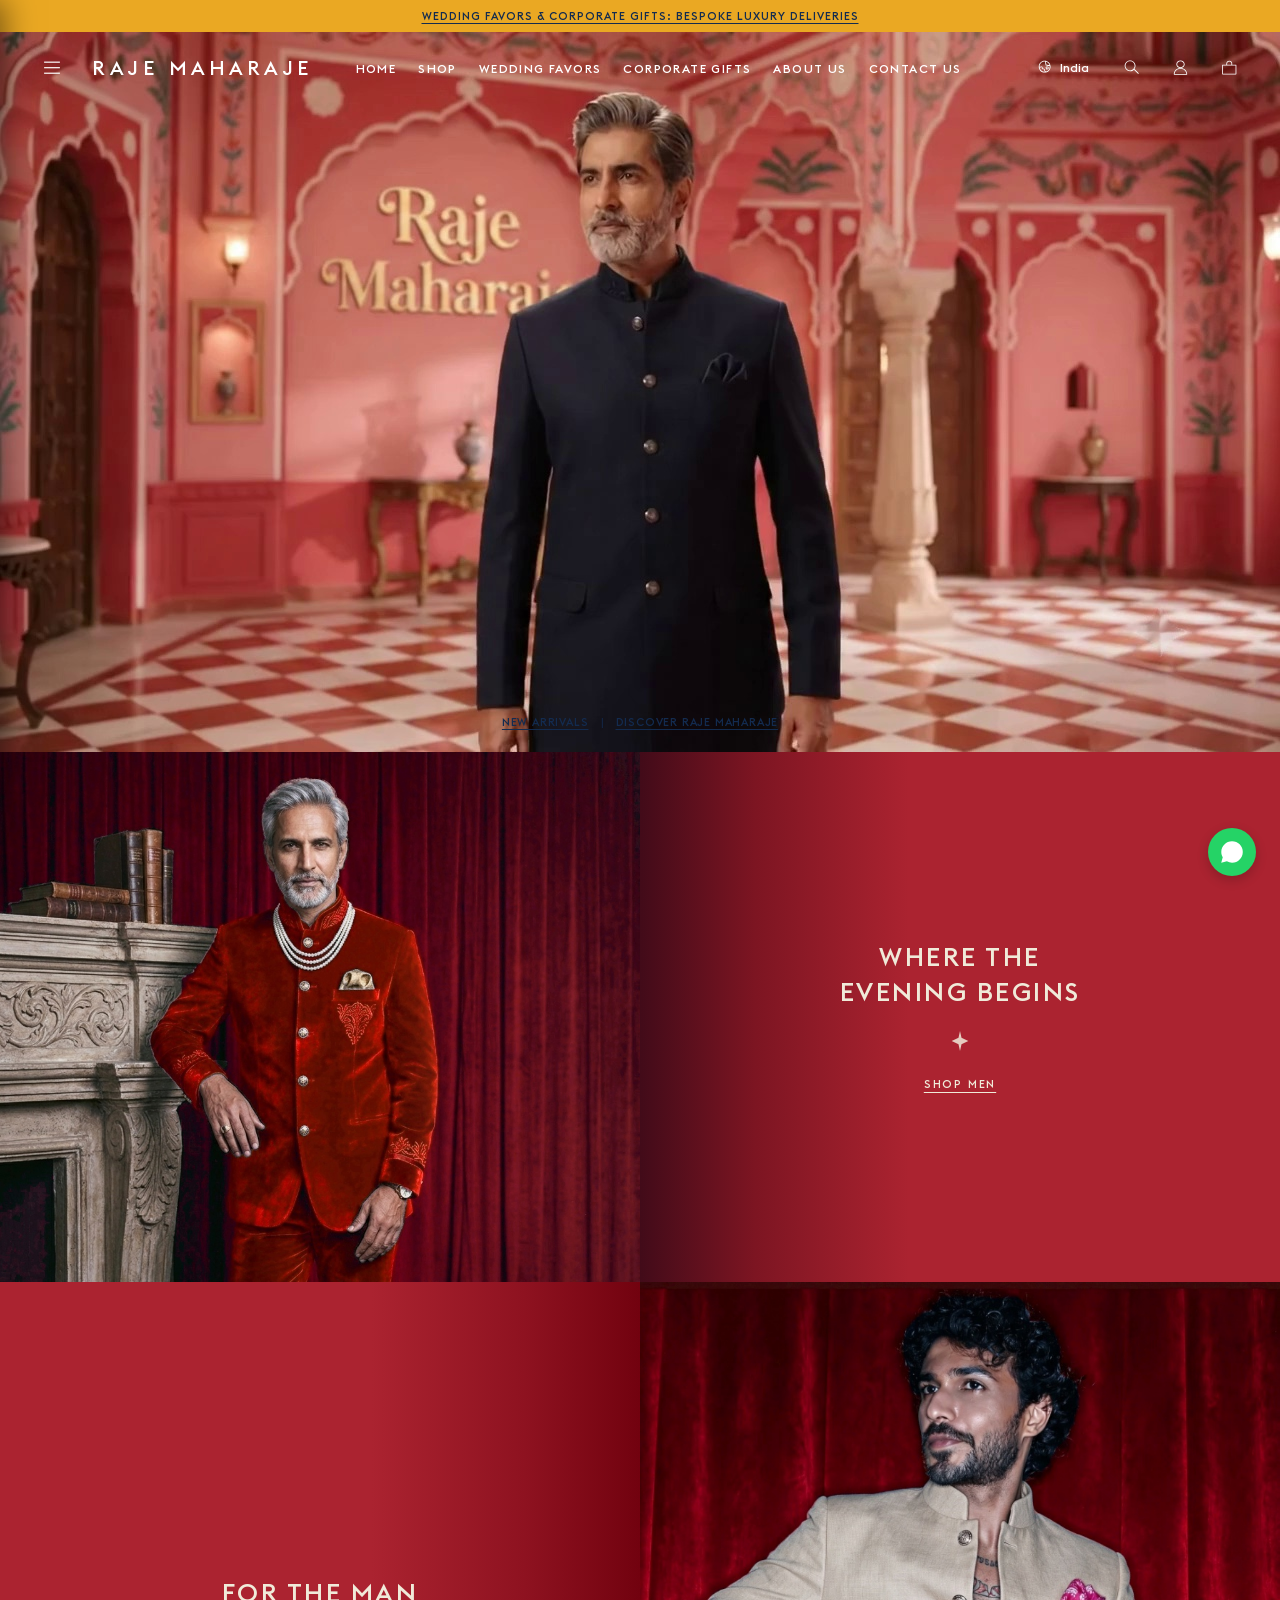
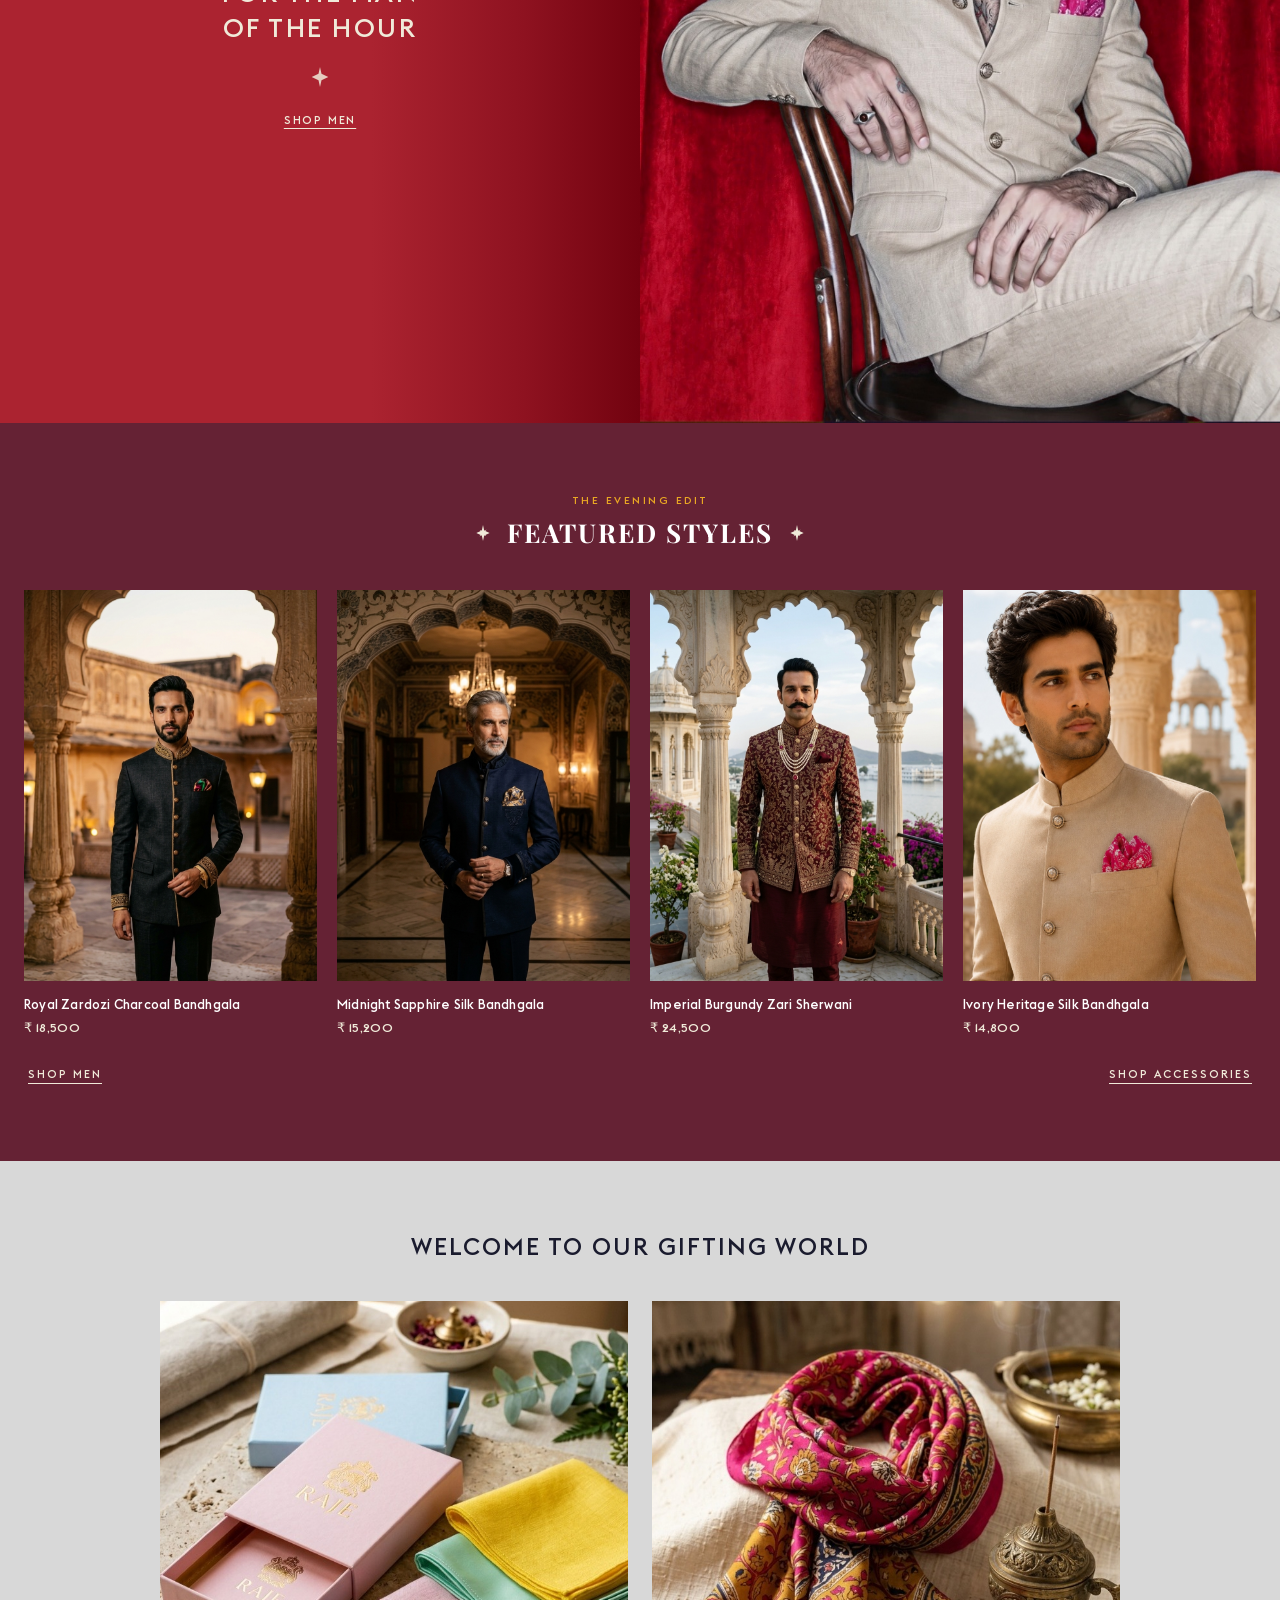
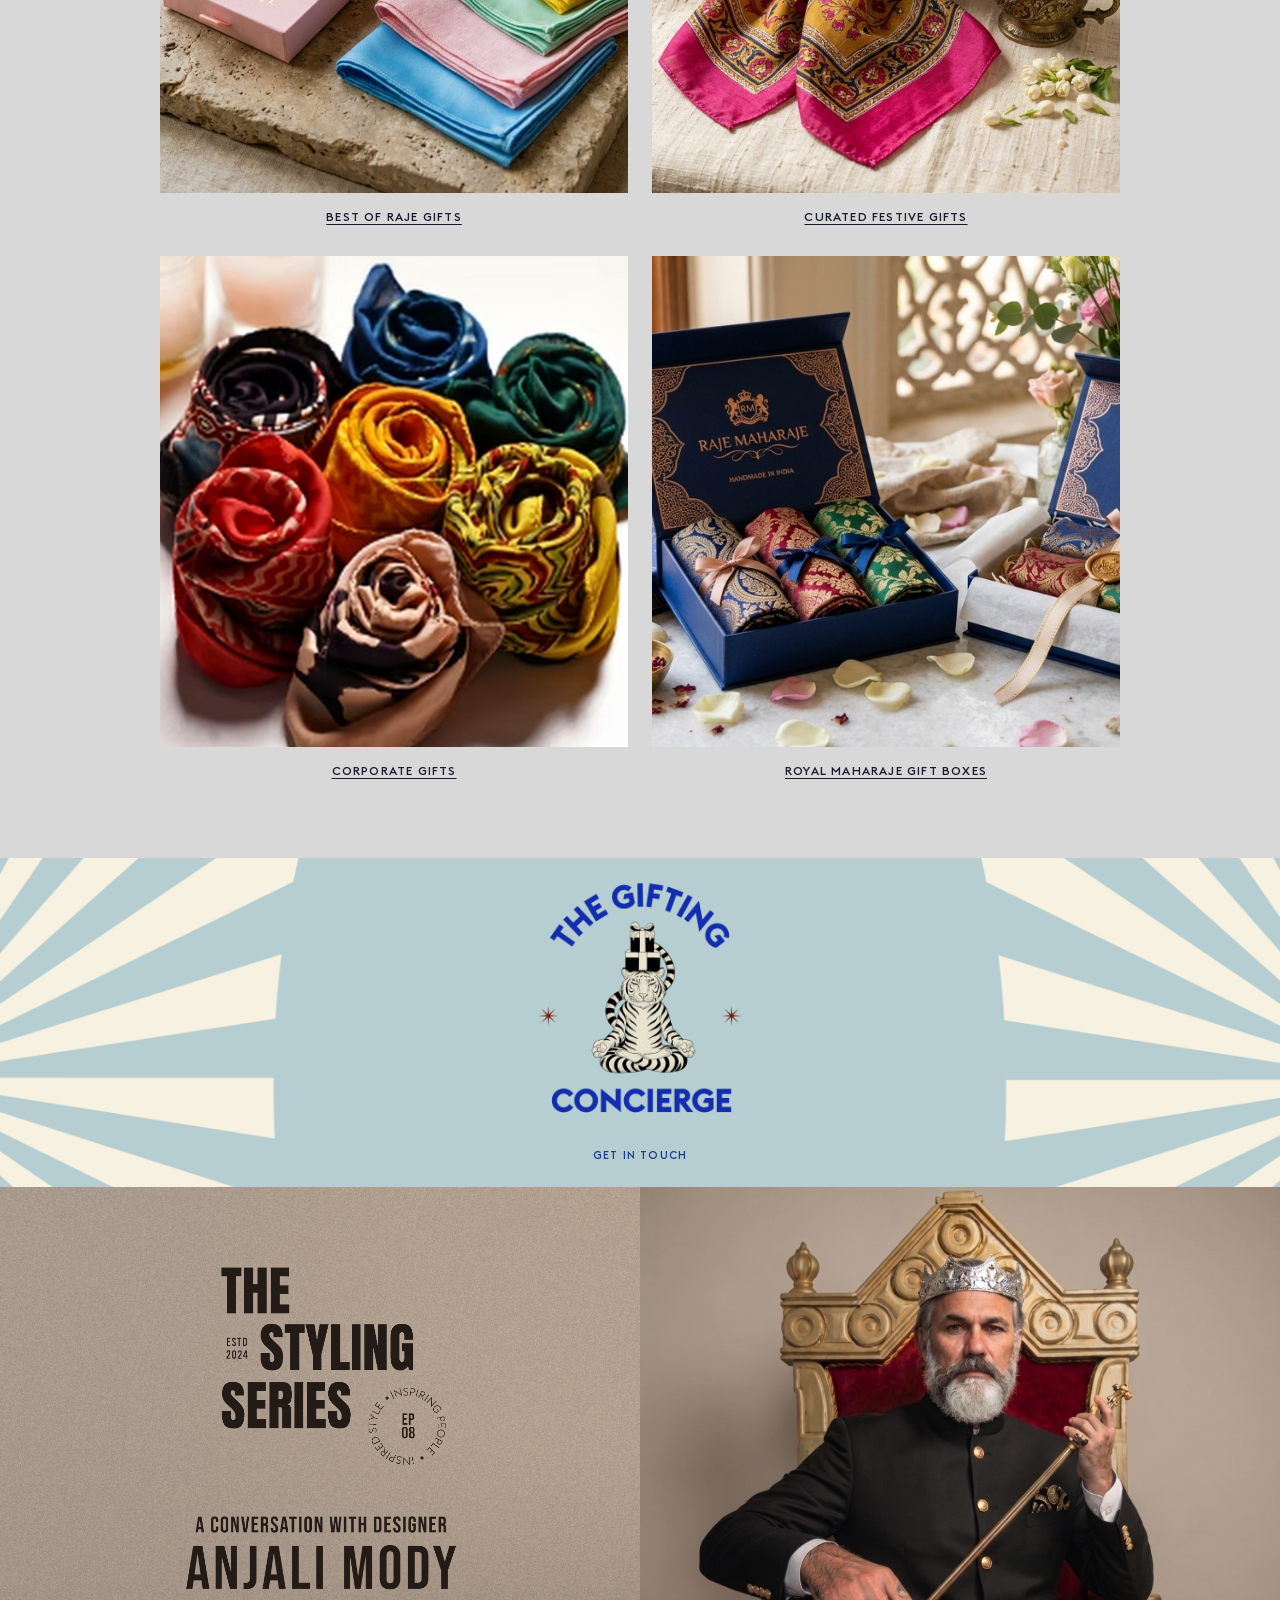
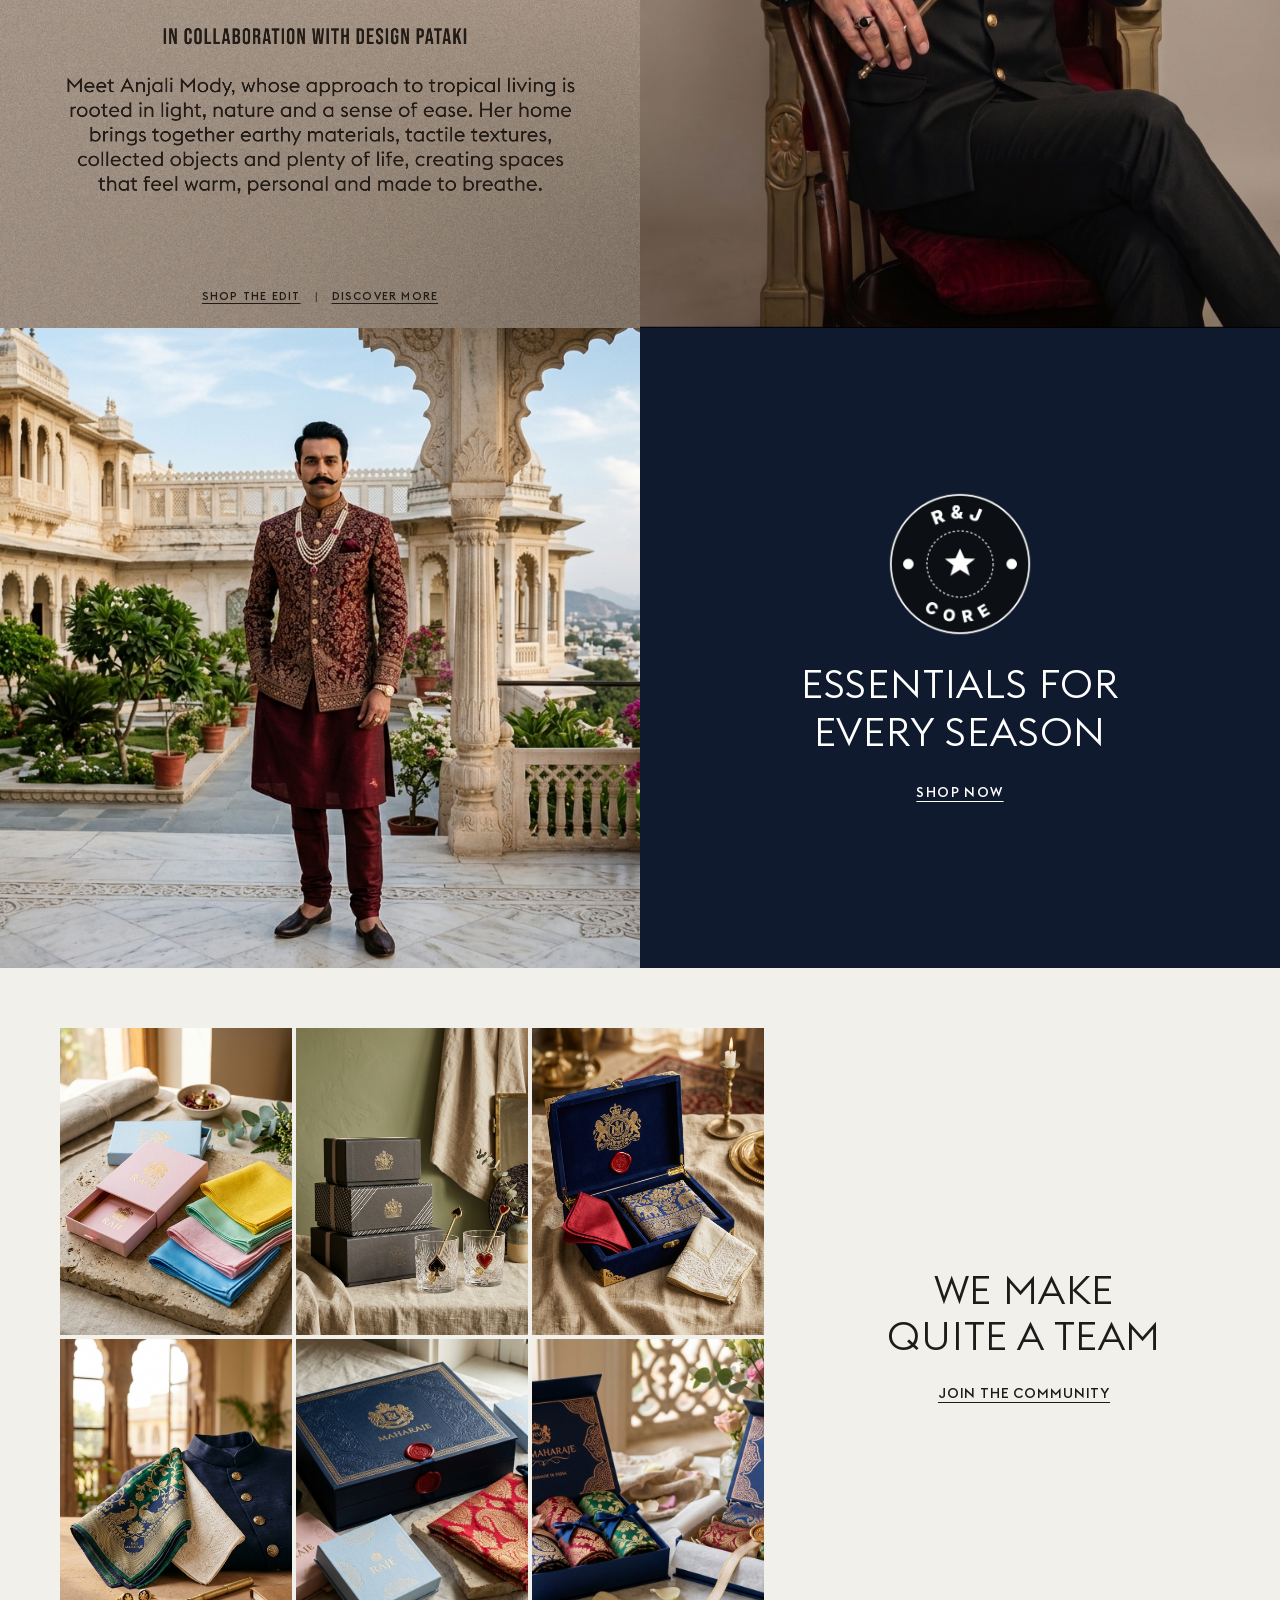
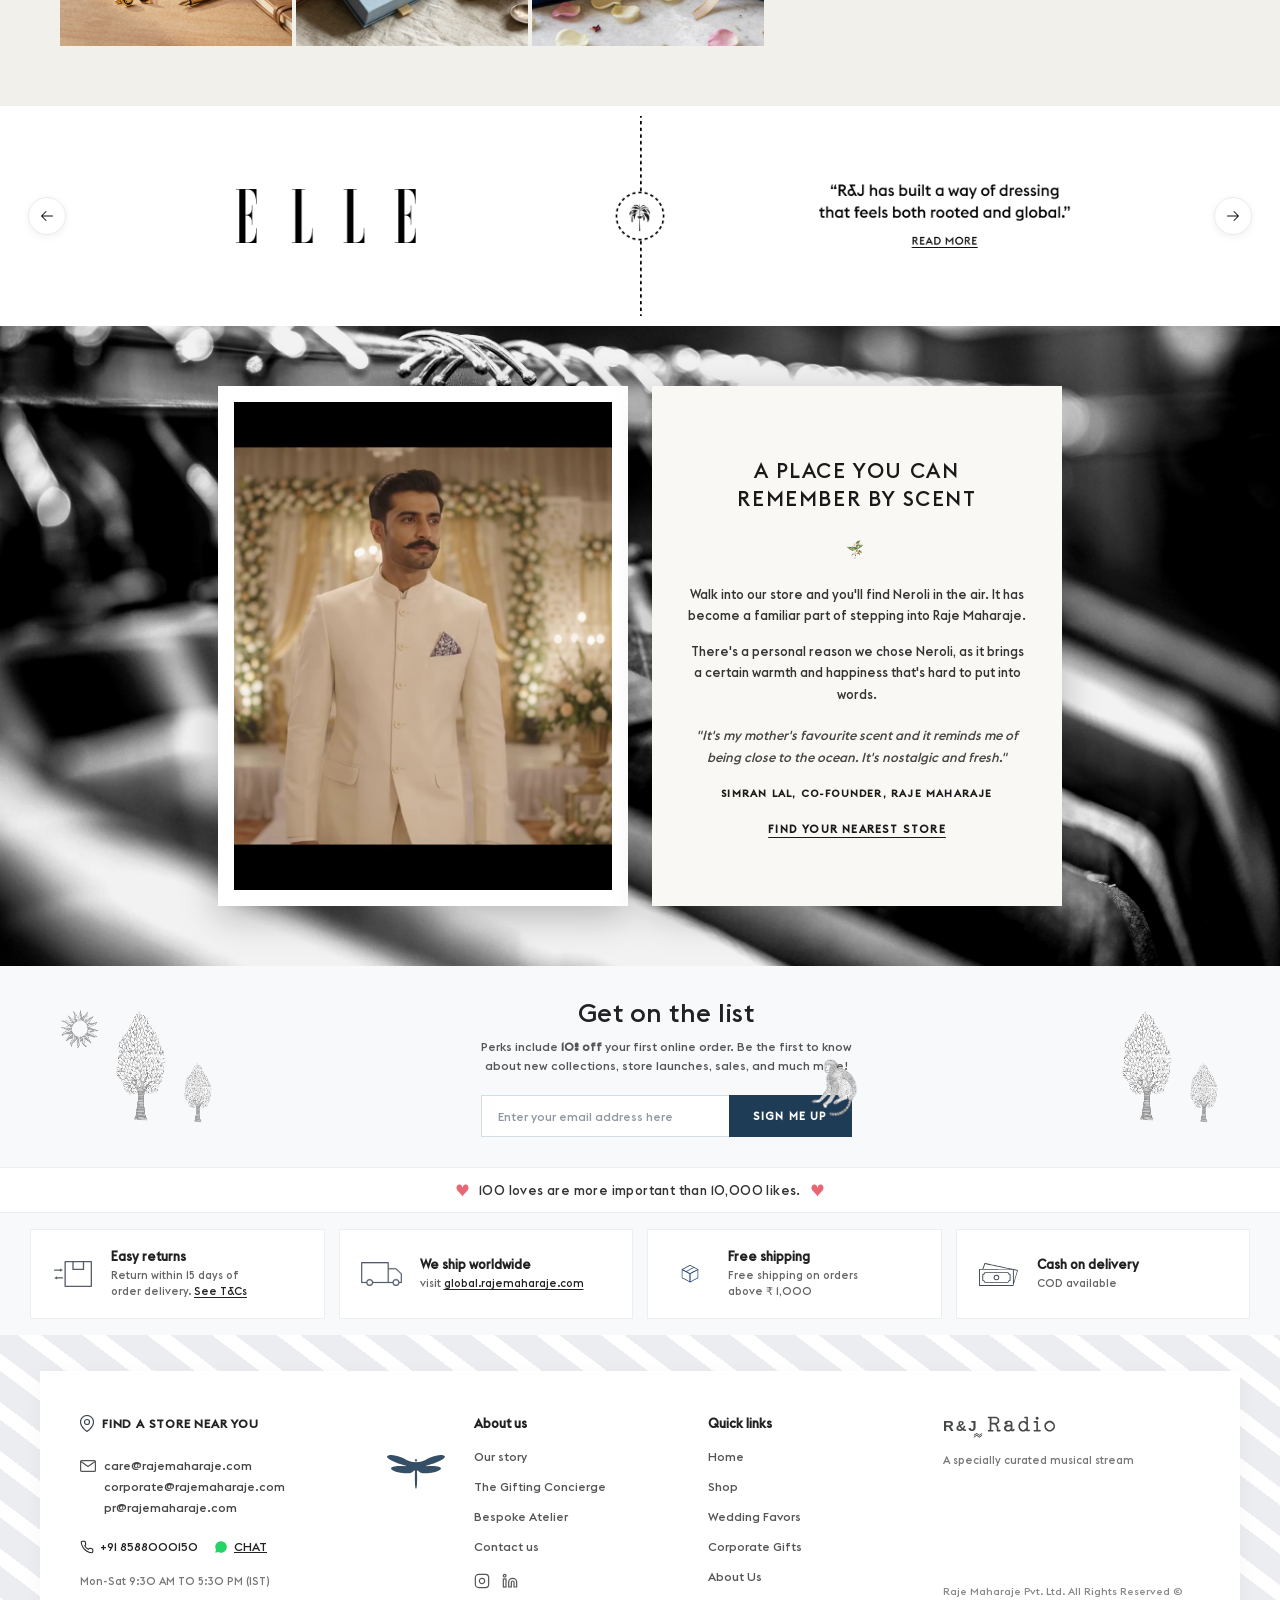
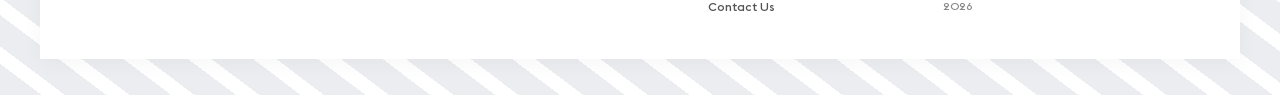
==== index.html @ df1848dd "first commit: complete Raje-Maharaje website" ====
<!DOCTYPE html>
<html lang="en">
<head>
  <meta charset="UTF-8">
  <meta name="viewport" content="width=device-width, initial-scale=1.0">
  <title>Raje Maharaje | Bespoke Luxury Menswear & Gifting</title>
  <meta name="description" content="Rooted in regal heritage and modern craftsmanship, Raje Maharaje curates bespoke menswear, wedding favors, and corporate gifts.">
  <link rel="stylesheet" href="style.css?v=3">
  <link rel="preconnect" href="https://fonts.googleapis.com">
  <link rel="preconnect" href="https://fonts.gstatic.com" crossorigin>
  <link href="https://fonts.googleapis.com/css2?family=Bodoni+Moda:ital,opsz,wght@0,6..96,400..900;1,6..96,400..900&family=Cinzel:wght@400;500;600;700&family=Playfair+Display:ital,wght@0,400..900;1,400..900&display=swap" rel="stylesheet">
  <link rel="icon" href="data:image/svg+xml,<svg xmlns=%22http://www.w3.org/2000/svg%22 viewBox=%220 0 100 100%22><text y=%22.9em%22 font-size=%2290%22>R</text></svg>">
</head>
<body>

  <!-- =========================================================================
       1. TOP ANNOUNCEMENT BAR
       ========================================================================= -->
  <div class="announcement-bar" id="announcementBar">
    <a href="#weddingFavors" data-url="https://www.rajemaharaje.com/collections/wedding-favors">
      <span class="announcement-text-desktop">WEDDING FAVORS &amp; CORPORATE GIFTS: BESPOKE LUXURY DELIVERIES</span>
      <span class="announcement-text-mobile">NEW IN: RAJE MAHARAJE - FIRST EVENING EDIT</span>
    </a>
  </div>

  <!-- =========================================================================
       2. MAIN SITE HEADER
       ========================================================================= -->
  <header class="site-header" id="siteHeader">
    <div class="header-inner">
      
      <!-- Left: Hamburger & Logo & Nav -->
      <div class="header-left-group">
        <button class="hamburger-btn" id="drawerOpenBtn" aria-label="Open Navigation">
          <svg fill="none" height="19" viewBox="0 0 24 19" width="24" xmlns="http://www.w3.org/2000/svg">
            <g>
              <rect fill="white" height="1.5" width="20" x="2" y="2"></rect>
              <rect fill="white" height="1.5" width="20" x="2" y="9"></rect>
              <rect fill="white" height="1.5" width="20" x="2" y="16"></rect>
            </g>
          </svg>
        </button>

        <a href="#heroCampaign" class="brand-logo" aria-label="Raje Maharaje Homepage" data-url="https://www.rajemaharaje.com/">
          <span class="brand-logo-text brand-full">RAJE MAHARAJE</span>
          <span class="brand-logo-text brand-short">R&amp;J</span>
        </a>

        <nav class="header-nav">
          <ul class="nav-menu">
            <li><a href="#heroCampaign" class="nav-link" data-url="https://www.rajemaharaje.com/">HOME</a></li>
            <li><a href="#curatedStyles" class="nav-link" data-url="https://www.rajemaharaje.com/collections/shop">SHOP</a></li>
            <li><a href="#weddingFavors" class="nav-link" data-url="https://www.rajemaharaje.com/collections/wedding-favors">WEDDING FAVORS</a></li>
            <li><a href="#corporateGifts" class="nav-link" data-url="https://www.rajemaharaje.com/collections/corporate-gifts">CORPORATE GIFTS</a></li>
            <li><a href="#stylingSeries" class="nav-link" data-url="https://www.rajemaharaje.com/pages/about-us">ABOUT US</a></li>
            <li><a href="#siteFooter" class="nav-link" data-url="https://www.rajemaharaje.com/pages/contact-us">CONTACT US</a></li>
          </ul>
        </nav>
      </div>

      <!-- Right: Utility Icons -->
      <div class="header-right-group">
        <div class="country-pill" id="countrySelectorBtn">
          <svg fill="none" height="26" viewBox="0 0 26 26" width="26" xmlns="http://www.w3.org/2000/svg">
            <path clip-rule="evenodd" d="M12.5305 4C17.2382 4 21.061 7.82229 21.061 12.5309C21.061 17.2387 17.2382 21.061 12.5305 21.061C7.82284 21.061 4 17.2387 4 12.5309C4 7.82229 7.82284 4 12.5305 4ZM13.4609 5.20247C13.1563 5.16412 12.8459 5.14387 12.5305 5.14387C8.45372 5.14387 5.14452 8.45391 5.14452 12.5309C5.14452 12.5345 5.14452 12.5381 5.14452 12.5424C5.65095 12.6293 6.17549 12.7002 6.6718 12.6032C7.05958 12.5273 7.49512 12.3377 7.9198 12.2842C8.32639 12.2328 8.7243 12.2834 9.09399 12.5186C9.58524 12.8319 9.70605 13.3094 9.6612 13.8701C9.64456 14.0748 9.60476 14.2926 9.58306 14.5061C9.56642 14.6681 9.53315 14.8316 9.63155 14.9553C9.73934 15.0914 9.90936 15.116 10.0743 15.1413C10.2725 15.171 10.4766 15.1796 10.6639 15.1999C11.2521 15.2621 11.8779 15.5211 12.3243 15.9104C12.872 16.3864 13.0102 16.9703 13.0688 17.5831C13.1049 17.968 13.0825 18.3689 13.296 18.7118C13.4631 18.9802 13.7525 19.0909 14.0549 19.1727C14.4506 19.2797 14.8782 19.3253 15.2508 19.3991C17.9826 18.3153 19.9165 15.647 19.9165 12.5309C19.9165 12.146 19.8876 11.7683 19.8304 11.3993C18.5108 11.6243 17.2649 11.1975 15.9504 11.018C15.6284 10.9746 15.2298 10.997 14.8731 10.9283C14.5215 10.8603 14.2039 10.7178 13.9587 10.4559C13.657 10.1339 13.662 9.65638 13.7134 9.26279C13.751 8.97773 13.7966 8.62827 13.7337 8.34177C13.7105 8.32151 13.6555 8.27159 13.6222 8.24482C13.5477 8.18405 13.4754 8.12182 13.4124 8.05454C13.1295 7.75066 13.0051 7.38746 12.9798 6.97868C12.9523 6.52287 12.9892 6.00846 13.2106 5.6004C13.2808 5.47089 13.3719 5.33849 13.4609 5.20247ZM19.5685 10.2844C18.8291 7.96844 16.977 6.14665 14.6416 5.45064C14.6337 5.46583 14.6257 5.48174 14.6178 5.49694C14.4991 5.72484 14.3283 5.939 14.2162 6.14592C14.0939 6.37021 14.1063 6.65817 14.1222 6.9085C14.1301 7.04524 14.1555 7.1733 14.2502 7.27459C14.337 7.36865 14.455 7.44245 14.5468 7.53578C14.6814 7.67252 14.7841 7.83097 14.8341 8.02632C14.9426 8.45029 14.9035 8.98135 14.8478 9.41039C14.8377 9.4907 14.8276 9.64842 14.8239 9.70341C14.9303 9.79312 15.0772 9.80832 15.2218 9.82496C15.5235 9.85896 15.8404 9.84883 16.1052 9.88501C16.8063 9.98051 17.4856 10.1585 18.1693 10.2591C18.6309 10.3271 19.0939 10.3589 19.5685 10.2844ZM5.23787 13.7102C5.80363 17.2272 8.85525 19.9172 12.5305 19.9172C12.6549 19.9172 12.7794 19.9143 12.9024 19.9085C12.6752 19.7565 12.4777 19.5634 12.3243 19.3159C12.066 18.9006 11.9937 18.4383 11.9539 17.9702C11.917 17.5455 11.951 17.1013 11.5734 16.7728C11.2963 16.5319 10.907 16.3756 10.5431 16.3372C10.279 16.309 9.98604 16.2967 9.71474 16.2381C9.33347 16.1549 8.99054 15.9871 8.73588 15.6673C8.42767 15.2788 8.39512 14.7832 8.45806 14.2738C8.48193 14.0792 8.5181 13.8838 8.52533 13.703C8.52823 13.619 8.555 13.5315 8.47976 13.4837C8.30179 13.3709 8.10284 13.4041 7.90677 13.4468C7.55806 13.5228 7.20861 13.6639 6.89172 13.7261C6.3549 13.831 5.78988 13.7883 5.23787 13.7102ZM16.7686 16.3351C16.5393 16.4791 16.1978 16.6201 15.8643 16.6679C15.5858 16.7084 15.313 16.6831 15.0887 16.5861C14.7444 16.4371 14.5845 16.1839 14.515 15.8793C14.4904 15.7678 14.4803 15.6477 14.4745 15.5269C14.4716 15.4488 14.4795 15.3699 14.4593 15.3034C14.4238 15.1898 14.3406 15.1037 14.2726 15.0082C14.1764 14.8743 14.0882 14.7354 14.0267 14.582C13.9131 14.2977 13.9102 13.9055 14.0187 13.5416C14.1272 13.1791 14.3414 12.8565 14.5794 12.6835C16.124 11.5672 17.8408 12.3666 18.2018 13.5966C18.4348 14.3881 18.1686 15.4575 16.7686 16.3351ZM15.6248 15.5493C15.674 15.5472 15.7276 15.5334 15.7804 15.5211C15.9229 15.4878 16.0625 15.4278 16.1609 15.3663C16.9437 14.8758 17.2346 14.3613 17.1043 13.9193C16.9227 13.3 16.0271 13.0489 15.2501 13.6111C15.1821 13.6595 15.1459 13.7652 15.1155 13.8679C15.0851 13.9699 15.0569 14.0777 15.0887 14.1566C15.1394 14.2832 15.2349 14.3838 15.3116 14.4945C15.4121 14.6399 15.4982 14.7933 15.5517 14.9655C15.5937 15.1 15.6089 15.2556 15.6154 15.4148C15.6169 15.4517 15.6205 15.5045 15.6248 15.5493Z" fill="white" fill-rule="evenodd"></path>
          </svg>
          <span>India</span>
        </div>

        <button class="header-icon" id="searchOpenBtn" aria-label="Search">
          <svg fill="none" height="19" viewBox="0 0 20 19" width="20" xmlns="http://www.w3.org/2000/svg">
            <path clip-rule="evenodd" d="M13.7163 7.58766C13.7163 10.5582 11.3082 12.9663 8.33766 12.9663C5.3671 12.9663 2.95898 10.5582 2.95898 7.58766C2.95898 4.6171 5.3671 2.20898 8.33766 2.20898C11.3082 2.20898 13.7163 4.6171 13.7163 7.58766ZM12.8481 12.0981C11.6938 13.2524 10.0991 13.9663 8.33766 13.9663C4.81481 13.9663 1.95898 11.1105 1.95898 7.58766C1.95898 4.06481 4.81481 1.20898 8.33766 1.20898C11.8605 1.20898 14.7163 4.06481 14.7163 7.58766C14.7163 9.2983 14.0429 10.8517 12.9468 11.9971L13.5499 11.3857L18.5971 16.3647L17.8948 17.0766L12.8481 12.0981Z" fill="white" fill-rule="evenodd"></path>
          </svg>
        </button>

        <button class="header-icon" id="accountBtn" aria-label="Account">
          <svg fill="none" height="20" viewBox="0 0 19 20" width="19" xmlns="http://www.w3.org/2000/svg">
            <path clip-rule="evenodd" d="M5.59668 6.20703C5.59668 4.31842 7.29887 2.70703 9.50268 2.70703C11.7065 2.70703 13.4087 4.31842 13.4087 6.20703C13.4087 8.09564 11.7065 9.70703 9.50268 9.70703C7.29887 9.70703 5.59668 8.09564 5.59668 6.20703ZM9.50268 1.70703C6.83975 1.70703 4.59668 3.67736 4.59668 6.20703C4.59668 8.43908 6.34299 10.2357 8.58318 10.6275C4.67064 11.0587 1.59668 14.2074 1.59668 18.0771C1.59668 18.3533 1.82054 18.5771 2.09668 18.5771H16.9087C17.1848 18.5771 17.4087 18.3533 17.4087 18.0771C17.4087 14.2074 14.3347 11.0587 10.4222 10.6275C12.6624 10.2357 14.4087 8.43907 14.4087 6.20703C14.4087 3.67736 12.1656 1.70703 9.50268 1.70703ZM9.50268 11.5771C13.1625 11.5771 16.1177 14.243 16.3884 17.5771H2.61691C2.88764 14.243 5.84289 11.5771 9.50268 11.5771Z" fill="white" fill-rule="evenodd"></path>
          </svg>
        </button>

        <button class="header-icon" id="cartOpenBtn" aria-label="Cart">
          <svg fill="none" height="20" viewBox="0 0 21 20" width="21" xmlns="http://www.w3.org/2000/svg">
            <path clip-rule="evenodd" d="M10.2048 1.70703C8.17708 1.70703 6.53442 3.35065 6.53442 5.3775V6.63916H1.90918C1.63304 6.63916 1.40918 6.86302 1.40918 7.13916V18.0772C1.40918 18.3534 1.63304 18.5772 1.90918 18.5772H18.5005C18.7766 18.5772 19.0005 18.3534 19.0005 18.0772V7.13916C19.0005 6.86302 18.7766 6.63916 18.5005 6.63916H13.8753V5.3775C13.8753 3.3505 12.231 1.70703 10.2048 1.70703ZM7.53442 5.3775C7.53442 3.90276 8.72954 2.70703 10.2048 2.70703C11.6789 2.70703 12.8753 3.90292 12.8753 5.3775V6.63885H7.53442V5.3775ZM2.40918 17.5772V7.63916H18.0005V17.5772H2.40918Z" fill="white" fill-rule="evenodd"></path>
          </svg>
        </button>
      </div>

    </div>
  </header>
  
  <!-- Mobile Subnav Category Bar (Image 1 replica) -->
  <nav class="mobile-subnav" id="mobileSubNav" aria-label="Quick Categories">
    <a href="#heroCampaign" class="mobile-subnav-link">HOME</a>
    <a href="#curatedStyles" class="mobile-subnav-link">SHOP</a>
    <a href="#splitBanner1" class="mobile-subnav-link">MEN</a>
    <a href="#weddingFavors" class="mobile-subnav-link">GIFTING</a>
  </nav>

  <!-- =========================================================================
       SIDE NAVIGATION DRAWER (FOR MOBILE & HAMBURGER)
       ========================================================================= -->
  <div class="drawer-backdrop" id="drawerBackdrop"></div>
  <aside class="side-drawer" id="sideDrawer" aria-hidden="true">
    <div class="drawer-header">
      <span class="drawer-brand">RAJE MAHARAJE</span>
      <button class="drawer-close-btn" id="drawerCloseBtn" aria-label="Close Navigation">
        <svg viewBox="0 0 24 24" width="20" height="20" stroke="currentColor" stroke-width="1.8" fill="none">
          <line x1="18" y1="6" x2="6" y2="18"></line>
          <line x1="6" y1="6" x2="18" y2="18"></line>
        </svg>
      </button>
    </div>
    <div class="drawer-content">
      <ul class="drawer-nav-menu">
        <li><a href="#heroCampaign" class="drawer-nav-link" data-url="https://www.rajemaharaje.com/">HOME</a></li>
        <li><a href="#curatedStyles" class="drawer-nav-link" data-url="https://www.rajemaharaje.com/collections/shop">SHOP</a></li>
        <li><a href="#weddingFavors" class="drawer-nav-link" data-url="https://www.rajemaharaje.com/collections/wedding-favors">WEDDING FAVORS</a></li>
        <li><a href="#corporateGifts" class="drawer-nav-link" data-url="https://www.rajemaharaje.com/collections/corporate-gifts">CORPORATE GIFTS</a></li>
        <li><a href="#stylingSeries" class="drawer-nav-link" data-url="https://www.rajemaharaje.com/pages/about-us">ABOUT US</a></li>
        <li><a href="#siteFooter" class="drawer-nav-link" data-url="https://www.rajemaharaje.com/pages/contact-us">CONTACT US</a></li>
      </ul>

      <div class="drawer-footer">
        <div class="drawer-contact-item">
          <svg width="14" height="14" viewBox="0 0 24 24" fill="none" stroke="currentColor" stroke-width="1.8"><path d="M22 16.92v3a2 2 0 0 1-2.18 2 19.79 19.79 0 0 1-8.63-3.07 19.5 19.5 0 0 1-6-6 19.79 19.79 0 0 1-3.07-8.67A2 2 0 0 1 4.11 2h3a2 2 0 0 1 2 1.72 12.84 12.84 0 0 0 .7 2.81 2 2 0 0 1-.45 2.11L8.09 9.91a16 16 0 0 0 6 6l1.27-1.27a2 2 0 0 1 2.11-.45 12.84 12.84 0 0 0 2.81.7A2 2 0 0 1 22 16.92z"/></svg>
          <a href="tel:+918588000150">+91 8588000150</a>
        </div>
        <div class="drawer-contact-item">
          <svg width="14" height="14" viewBox="0 0 24 24" fill="#25D366"><path d="M12.04 2c-5.46 0-9.91 4.45-9.91 9.91 0 1.75.46 3.45 1.32 4.95L2.05 22l5.25-1.38c1.45.79 3.08 1.21 4.74 1.21 5.46 0 9.91-4.45 9.91-9.91 0-2.65-1.03-5.14-2.9-7.01A9.816 9.816 0 0 0 12.04 2z"/></svg>
          <a href="https://wa.me/+918588000150" target="_blank">Chat on WhatsApp</a>
        </div>
      </div>
    </div>
  </aside>

  <!-- =========================================================================
       3. HERO CAMPAIGN SECTION (DEEP CHARCOAL-PLUM #120D1A & VIDEO)
       ========================================================================= -->
  <section class="hero-campaign" id="heroCampaign">
    <!-- Desktop Video Experience -->
    <div class="hero-desktop-wrapper">
      <div class="hero-video-container">
        <video id="heroVideo" class="hero-video" autoplay loop muted playsinline poster="assets/hero_poster.jpg?v=3">
          <source src="assets/hero_palace.mp4?v=3" type="video/mp4">
        </video>

        <!-- Bottom Action Links: NEW ARRIVALS | DISCOVER RAJE MAHARAJE -->
        <div class="hero-bottom-actions">
          <a href="#curatedStyles" class="hero-cta" data-url="https://www.rajemaharaje.com/collections/shop">NEW ARRIVALS</a>
          <span class="cta-separator">|</span>
          <a href="#stylingSeries" class="hero-cta" data-url="https://www.rajemaharaje.com/pages/about-us">DISCOVER RAJE MAHARAJE</a>
        </div>
      </div>
    </div>

    <!-- Mobile Responsive Editorial Experience (Image 1 High-Fashion Replica) -->
    <div class="hero-mobile-editorial" id="heroMobileEditorial">
      <div class="hero-editorial-top">
        <h1 class="hero-editorial-title hero-title-raje">RAJE</h1>
      </div>

      <div class="hero-editorial-media">
        <video id="heroMobileVideo" class="hero-editorial-video" autoplay loop muted playsinline poster="assets/hero_poster.jpg?v=3">
          <source src="assets/hero_palace.mp4?v=3" type="video/mp4">
        </video>
      </div>

      <div class="hero-editorial-bottom">
        <h2 class="hero-editorial-title hero-title-maharaje">MAHARAJE</h2>

        <!-- 8-Point Sparkling Luxury Star Motif (As per Image 1) -->
        <svg class="hero-sparkle-star" viewBox="0 0 24 24" fill="#D5DDE5" xmlns="http://www.w3.org/2000/svg" aria-hidden="true">
          <path d="M12 0L13.8 8.2L22 12L13.8 15.8L12 24L10.2 15.8L2 12L10.2 8.2L12 0Z"/>
        </svg>

        <div class="hero-bottom-actions hero-mobile-actions">
          <a href="#curatedStyles" class="hero-cta" data-url="https://www.rajemaharaje.com/collections/shop">NEW ARRIVALS</a>
          <span class="cta-separator">|</span>
          <a href="#stylingSeries" class="hero-cta" data-url="https://www.rajemaharaje.com/pages/about-us">DISCOVER RAJE MAHARAJE</a>
        </div>
      </div>
    </div>
  </section>

  <!-- =========================================================================
       4. SPLIT EDITORIAL BANNERS (AS PER 3RD & 4TH IMAGES)
       ========================================================================= -->
  <!-- Section 1: Image 1 on Left, Text on Right (Royal Red Evening Section) -->
  <section class="split-banner-section split-banner-royal-red" id="splitBanner1">
    <div class="split-banner-row">
      <div class="split-media-col">
        <a href="https://www.rajemaharaje.com/collections/all-men" data-url="https://www.rajemaharaje.com/collections/all-men">
          <img src="assets/men_royal_red.jpg" alt="Where The Evening Begins - Royal Red Edition" class="split-image" loading="lazy">
        </a>
      </div>
      <div class="split-content-col">
        <h2 class="split-title">WHERE THE<br>EVENING BEGINS</h2>
        <svg class="split-star" viewBox="0 0 24 24" fill="#F0EAD9" xmlns="http://www.w3.org/2000/svg" aria-hidden="true">
          <path d="M12 0L13.8 8.2L22 12L13.8 15.8L12 24L10.2 15.8L2 12L10.2 8.2L12 0Z"/>
        </svg>
        <a href="https://www.rajemaharaje.com/collections/all-men" class="split-cta" data-url="https://www.rajemaharaje.com/collections/all-men">
          SHOP MEN
        </a>
      </div>
    </div>
  </section>

  <!-- Section 2: Text on Left, Image 2 on Right (Royal Red Edition) -->
  <section class="split-banner-section split-banner-royal-red" id="splitBanner2">
    <div class="split-banner-row split-reverse">
      <div class="split-content-col">
        <h2 class="split-title">FOR THE MAN<br>OF THE HOUR</h2>
        <svg class="split-star" viewBox="0 0 24 24" fill="#F0EAD9" xmlns="http://www.w3.org/2000/svg" aria-hidden="true">
          <path d="M12 0L13.8 8.2L22 12L13.8 15.8L12 24L10.2 15.8L2 12L10.2 8.2L12 0Z"/>
        </svg>
        <a href="https://www.rajemaharaje.com/collections/all-men" class="split-cta" data-url="https://www.rajemaharaje.com/collections/all-men">
          SHOP MEN
        </a>
      </div>
      <div class="split-media-col">
        <a href="https://www.rajemaharaje.com/collections/all-men" data-url="https://www.rajemaharaje.com/collections/all-men">
          <img src="assets/men_beige_bandhgala_red.jpg" alt="For The Man Of The Hour - Royal Red Edition" class="split-image" loading="lazy">
        </a>
      </div>
    </div>
  </section>

  <!-- =========================================================================
       5. FEATURED CURATED STYLES
       ========================================================================= -->
  <section class="curated-products" id="curatedStyles">
    <div class="curated-products-inner">
      <p class="section-label">THE EVENING EDIT</p>
      <h3 class="section-title">
        <svg class="section-title-star" viewBox="0 0 24 24" fill="#F0EAD9" xmlns="http://www.w3.org/2000/svg" aria-hidden="true">
          <path d="M12 0L13.8 8.2L22 12L13.8 15.8L12 24L10.2 15.8L2 12L10.2 8.2L12 0Z"/>
          <path d="M12 4.5L13.3 9.8L18.6 12L13.3 14.2L12 19.5L10.7 14.2L5.4 12L10.7 9.8L12 4.5Z" transform="rotate(45 12 12)" opacity="0.8"/>
        </svg>
        FEATURED STYLES
        <svg class="section-title-star" viewBox="0 0 24 24" fill="#F0EAD9" xmlns="http://www.w3.org/2000/svg" aria-hidden="true">
          <path d="M12 0L13.8 8.2L22 12L13.8 15.8L12 24L10.2 15.8L2 12L10.2 8.2L12 0Z"/>
          <path d="M12 4.5L13.3 9.8L18.6 12L13.3 14.2L12 19.5L10.7 14.2L5.4 12L10.7 9.8L12 4.5Z" transform="rotate(45 12 12)" opacity="0.8"/>
        </svg>
      </h3>

      <div class="products-grid">
        <div class="product-item" data-url="https://www.rajemaharaje.com/products/noir-zardozi-bandhgala">
          <div class="product-image-box">
            <img src="assets/featured_style_1_black.jpg" alt="Royal Zardozi Charcoal Bandhgala" loading="lazy">
          </div>
          <div class="product-meta">
            <h4>Royal Zardozi Charcoal Bandhgala</h4>
            <p>₹ 18,500</p>
          </div>
        </div>

        <div class="product-item" data-url="https://www.rajemaharaje.com/products/midnight-sapphire-bandhgala">
          <div class="product-image-box">
            <img src="assets/featured_style_2_navy.jpg" alt="Midnight Sapphire Silk Bandhgala" loading="lazy">
          </div>
          <div class="product-meta">
            <h4>Midnight Sapphire Silk Bandhgala</h4>
            <p>₹ 15,200</p>
          </div>
        </div>

        <div class="product-item" data-url="https://www.rajemaharaje.com/products/imperial-burgundy-sherwani">
          <div class="product-image-box">
            <img src="assets/featured_style_3_maroon.jpg" alt="Imperial Burgundy Zari Sherwani" loading="lazy">
          </div>
          <div class="product-meta">
            <h4>Imperial Burgundy Zari Sherwani</h4>
            <p>₹ 24,500</p>
          </div>
        </div>

        <div class="product-item" data-url="https://www.rajemaharaje.com/products/ivory-heritage-bandhgala">
          <div class="product-image-box">
            <img src="assets/featured_style_4_beige.jpg" alt="Ivory Heritage Silk Bandhgala" loading="lazy">
          </div>
          <div class="product-meta">
            <h4>Ivory Heritage Silk Bandhgala</h4>
            <p>₹ 14,800</p>
          </div>
        </div>
      </div>

      <div class="curated-bottom-actions">
        <a href="https://www.rajemaharaje.com/collections/shop" class="curated-action-link" data-url="https://www.rajemaharaje.com/collections/shop">SHOP MEN</a>
        <a href="https://www.rajemaharaje.com/collections/shop" class="curated-action-link" data-url="https://www.rajemaharaje.com/collections/shop">SHOP ACCESSORIES</a>
      </div>
    </div>
  </section>

  <!-- =========================================================================
       6. WELCOME TO OUR GIFTING WORLD
       ========================================================================= -->
  <section class="gifting-world-section" id="giftingWorld">
    <div id="weddingFavors"></div>
    <div class="gifting-world-inner">
      <h3 class="gifting-world-title">WELCOME TO OUR GIFTING WORLD</h3>

      <div class="gifting-grid">
        <div class="gifting-card" data-url="https://www.rajemaharaje.com/collections/best-of-gifts">
          <div class="gifting-image-box">
            <img src="assets/gifting_1_raje_boxes.jpg" alt="Best of Raje Gifts" loading="lazy">
          </div>
          <a href="https://www.rajemaharaje.com/collections/best-of-gifts" class="gifting-card-link" data-url="https://www.rajemaharaje.com/collections/best-of-gifts">
            BEST OF RAJE GIFTS
          </a>
        </div>

        <div class="gifting-card" data-url="https://www.rajemaharaje.com/collections/curated-festive-gifts">
          <div class="gifting-image-box">
            <img src="assets/gifting_2_festive_scarf.jpg" alt="Curated Festive Gifts" loading="lazy">
          </div>
          <a href="https://www.rajemaharaje.com/collections/curated-festive-gifts" class="gifting-card-link" data-url="https://www.rajemaharaje.com/collections/curated-festive-gifts">
            CURATED FESTIVE GIFTS
          </a>
        </div>

        <div class="gifting-card" id="corporateGifts" data-url="https://www.rajemaharaje.com/collections/corporate-wedding-gifts">
          <div class="gifting-image-box">
            <img src="assets/gifting_3_silk_bouquet.jpg" alt="Corporate & Wedding Gifts" loading="lazy">
          </div>
          <a href="https://www.rajemaharaje.com/collections/corporate-wedding-gifts" class="gifting-card-link" data-url="https://www.rajemaharaje.com/collections/corporate-wedding-gifts">
            CORPORATE GIFTS
          </a>
        </div>

        <div class="gifting-card" data-url="https://www.rajemaharaje.com/collections/royal-maharaje-boxes">
          <div class="gifting-image-box">
            <img src="assets/gifting_4_maharaje_chests.jpg" alt="Royal Maharaje Gift Boxes" loading="lazy">
          </div>
          <a href="https://www.rajemaharaje.com/collections/royal-maharaje-boxes" class="gifting-card-link" data-url="https://www.rajemaharaje.com/collections/royal-maharaje-boxes">
            ROYAL MAHARAJE GIFT BOXES
          </a>
        </div>
      </div>
    </div>
  </section>

  <!-- =========================================================================
       7. THE GIFTING CONCIERGE BANNER
       ========================================================================= -->
  <section class="concierge-banner-section" id="giftingConcierge">
    <a href="https://www.rajemaharaje.com/pages/the-gifting-concierge" class="concierge-banner-link" data-url="https://www.rajemaharaje.com/pages/the-gifting-concierge" aria-label="The Gifting Concierge - Get in Touch">
      <picture class="concierge-picture">
        <source media="(max-width: 650px)" srcset="assets/gifting_concierge_mobile.png">
        <img src="assets/gifting_concierge_desktop.png" alt="The Gifting Concierge" class="concierge-banner-img" loading="lazy">
      </picture>
      <span class="concierge-cta-text">GET IN TOUCH</span>
    </a>
  </section>

  <!-- =========================================================================
       8. THE STYLING SERIES SECTION
       ========================================================================= -->
  <section class="styling-series-section" id="stylingSeries">
    <div class="styling-series-row">
      <!-- Left Editorial Panel -->
      <div class="styling-series-col styling-series-editorial">
        <div class="styling-editorial-media">
          <img src="assets/styling_series_taupe.png?v=2" alt="The Styling Series" class="styling-left-bg" loading="lazy">
          <div class="styling-editorial-actions">
            <a href="https://www.rajemaharaje.com/collections/the-styling-series-x-design-pataki-x-anjali-mody" class="styling-cta-link" data-url="https://www.rajemaharaje.com/collections/the-styling-series-x-design-pataki-x-anjali-mody">SHOP THE EDIT</a>
            <span class="styling-cta-sep">|</span>
            <a href="https://www.rajemaharaje.com/pages/the-styling-series-x-anjali-mody" class="styling-cta-link" data-url="https://www.rajemaharaje.com/pages/the-styling-series-x-anjali-mody">DISCOVER MORE</a>
          </div>
        </div>
      </div>

      <!-- Right Feature Image -->
      <div class="styling-series-col styling-series-photo">
        <a href="https://www.rajemaharaje.com/pages/the-styling-series-x-anjali-mody" class="styling-photo-link" data-url="https://www.rajemaharaje.com/pages/the-styling-series-x-anjali-mody">
          <img src="assets/king_owner_clean.jpg" alt="Raje Maharaje Patron Series" class="styling-right-img" loading="lazy">
        </a>
      </div>
    </div>
  </section>

  <!-- =========================================================================
       9. R&J CORE: ESSENTIALS FOR EVERY SEASON
       ========================================================================= -->
  <section class="rj-core-section" id="rjCore">
    <div class="rj-core-row">
      <!-- Left: Full Editorial Photo -->
      <div class="rj-core-media-col">
        <a href="https://www.rajemaharaje.com/collections/rj-core" data-url="https://www.rajemaharaje.com/collections/rj-core" aria-label="Essentials for Every Season">
          <img src="assets/rajemaharaje_hero_dress_for_every_part_4k.jpg" alt="Raje Maharaje Essentials for Every Season" class="rj-core-img" loading="lazy">
        </a>
      </div>

      <!-- Right: Dark Navy Editorial Content -->
      <div class="rj-core-content-col">
        <div class="rj-core-badge-wrap">
          <img src="assets/rj_core_badge.png" alt="R&J Core Emblem" class="rj-core-badge" loading="lazy">
        </div>
        <h2 class="rj-core-title">
          <span>ESSENTIALS FOR</span>
          <span>EVERY SEASON</span>
        </h2>
        <a href="https://www.rajemaharaje.com/collections/rj-core" class="rj-core-cta" data-url="https://www.rajemaharaje.com/collections/rj-core">
          SHOP NOW
        </a>
      </div>
    </div>
  </section>

  <!-- =========================================================================
       10. WE MAKE QUITE A TEAM (COMMUNITY GRID)
       ========================================================================= -->
  <section class="community-team-section" id="communityTeam">
    <div class="community-team-row">
      <!-- Left: 3x2 Curated Image Grid (60% width) -->
      <div class="community-grid-col">
        <div class="community-grid-inner">
          <div class="community-grid-card">
            <a href="https://www.rajemaharaje.com/collections/pocket-squares" data-url="https://www.rajemaharaje.com/collections/pocket-squares" class="community-card-link" aria-label="Raje Heritage Pocket Squares">
              <img src="assets/rajemaharaje_card_raje_4k.jpg" alt="Raje Heritage Pocket Squares" class="community-grid-img" loading="lazy">
            </a>
          </div>
          <div class="community-grid-card">
            <a href="https://www.rajemaharaje.com/collections/barware-gifting" data-url="https://www.rajemaharaje.com/collections/barware-gifting" class="community-card-link" aria-label="Curated Barware & Gifting Boxes">
              <img src="assets/rajemaharaje_gifting_best_4k.jpg" alt="Curated Barware & Gifting Boxes" class="community-grid-img" loading="lazy">
            </a>
          </div>
          <div class="community-grid-card">
            <a href="https://www.rajemaharaje.com/collections/royal-velvet-chests" data-url="https://www.rajemaharaje.com/collections/royal-velvet-chests" class="community-card-link" aria-label="Maharaje Velvet Keepsake Chest">
              <img src="assets/rajemaharaje_card_maharaje_4k.jpg" alt="Maharaje Velvet Keepsake Chest" class="community-grid-img" loading="lazy">
            </a>
          </div>
          <div class="community-grid-card">
            <a href="https://www.rajemaharaje.com/collections/sartorial-accessories" data-url="https://www.rajemaharaje.com/collections/sartorial-accessories" class="community-card-link" aria-label="Midnight Sartorial Nehru & Peacock Silk">
              <img src="assets/sartorial_essentials_product_4k.jpg" alt="Midnight Sartorial Nehru & Peacock Silk" class="community-grid-img" loading="lazy">
            </a>
          </div>
          <div class="community-grid-card">
            <a href="https://www.rajemaharaje.com/collections/bespoke-chests" data-url="https://www.rajemaharaje.com/collections/bespoke-chests" class="community-card-link" aria-label="Maharaje Imperial Gold Embossed Chest">
              <img src="assets/rajemaharaje_hero_unboxing_4k.jpg" alt="Maharaje Imperial Gold Embossed Chest" class="community-grid-img" loading="lazy">
            </a>
          </div>
          <div class="community-grid-card">
            <a href="https://www.rajemaharaje.com/collections/silk-scarves" data-url="https://www.rajemaharaje.com/collections/silk-scarves" class="community-card-link" aria-label="Regal Zari Silk Presentation Box">
              <img src="assets/regal_gift_boxes_1787645456584.jpg" alt="Regal Zari Silk Presentation Box" class="community-grid-img" loading="lazy">
            </a>
          </div>
        </div>
      </div>

      <!-- Right: Editorial Content Panel (40% width) -->
      <div class="community-content-col">
        <h2 class="community-title">
          <span>WE MAKE</span>
          <span>QUITE A TEAM</span>
        </h2>
        <a href="https://www.instagram.com/rajemaharaje/" class="community-cta" data-url="https://www.instagram.com/rajemaharaje/" target="_blank" rel="noopener noreferrer">
          JOIN THE COMMUNITY
        </a>
      </div>
    </div>
  </section>

  <!-- =========================================================================
       11. PRESS & TESTIMONIALS SLIDER (ELLE)
       ========================================================================= -->
  <section class="press-slider-section" id="pressSlider">
    <div class="press-slider-container">
      <button class="press-nav-btn press-prev-btn" id="pressPrevBtn" aria-label="Previous Press Slide">
        <svg viewBox="0 0 256 256" width="16" height="16" fill="#111111">
          <path d="M224,128a8,8,0,0,1-8,8H59.31l58.35,58.34a8,8,0,0,1-11.32,11.32l-72-72a8,8,0,0,1,0-11.32l72-72a8,8,0,0,1,11.32,11.32L59.31,120H216A8,8,0,0,1,224,128Z"/>
        </svg>
      </button>

      <div class="press-slides-track" id="pressTrack">
        <div class="press-slide active" data-slide="0">
          <a href="https://www.rajemaharaje.com/pages/in-the-press" class="press-slide-link" data-url="https://www.rajemaharaje.com/pages/in-the-press" aria-label="ELLE Press Quote">
            <picture>
              <source media="(max-width: 650px)" srcset="assets/frame-30.png">
              <img src="assets/frame_elle.png" alt="ELLE - R&J Press Quote" class="press-slide-img" loading="lazy">
            </picture>
          </a>
        </div>
        <div class="press-slide" data-slide="1">
          <a href="https://www.rajemaharaje.com/pages/in-the-press" class="press-slide-link" data-url="https://www.rajemaharaje.com/pages/in-the-press" aria-label="In The Press">
            <picture>
              <source media="(max-width: 650px)" srcset="assets/frame-31.png">
              <img src="assets/frame_2_press.jpg" alt="R&J In The Press" class="press-slide-img" loading="lazy">
            </picture>
          </a>
        </div>
      </div>

      <button class="press-nav-btn press-next-btn" id="pressNextBtn" aria-label="Next Press Slide">
        <svg viewBox="0 0 256 256" width="16" height="16" fill="#111111">
          <path d="M221.66,133.66l-72,72a8,8,0,0,1-11.32-11.32L196.69,136H40a8,8,0,0,1,0-16H196.69L138.34,61.66a8,8,0,0,1,11.32-11.32l72,72A8,8,0,0,1,221.66,133.66Z"/>
        </svg>
      </button>
    </div>
  </section>

  <!-- =========================================================================
       10. SCENT EXPERIENCE & BESPOKE ATELIER
       ========================================================================= -->
  <section class="scent-experience-section" id="scentExperience">
    <img src="assets/mens_suits_rack_bg.jpg" alt="Luxury Menswear Atelier Wardrobe" class="scent-bg-media" loading="lazy">
    <div class="scent-cards-wrap">
      <!-- Left Media Card -->
      <div class="scent-card scent-media-card">
        <div class="scent-video-box">
          <video autoplay loop muted playsinline poster="assets/wearing_video_poster.jpg">
            <source src="assets/generate_with_vedio_by_wearing.mp4" type="video/mp4">
          </video>
        </div>
      </div>

      <!-- Right Content Card -->
      <div class="scent-card scent-content-card">
        <h2 class="scent-title">A PLACE YOU CAN<br>REMEMBER BY SCENT</h2>
        <img src="assets/scent_leaf_icon.png" alt="Botanical Leaf Emblem" class="scent-leaf-emblem" loading="lazy">
        <p class="scent-text-p">Walk into our store and you'll find Neroli in the air. It has become a familiar part of stepping into Raje Maharaje.</p>
        <p class="scent-text-p">There's a personal reason we chose Neroli, as it brings a certain warmth and happiness that's hard to put into words.</p>
        <p class="scent-quote-text">"It's my mother's favourite scent and it reminds me of being close to the ocean. It's nostalgic and fresh."</p>
        <div class="scent-author-tag">SIMRAN LAL, CO-FOUNDER, RAJE MAHARAJE</div>
        <a href="https://bit.ly/4haEzdO" class="scent-store-link" data-url="https://bit.ly/4haEzdO">FIND YOUR NEAREST STORE</a>
      </div>
    </div>
  </section>

  <!-- =========================================================================
       11. FOOTER: GET ON THE LIST (NEWSLETTER)
       ========================================================================= -->
  <section class="footer-sign-me" id="footerNewsletter">
    <div class="sign-trees-left">
      <img src="assets/footer_sun.png" alt="" class="sign-sun" loading="lazy">
      <img src="assets/footer_tree_big.png" alt="" class="sign-tree-big" loading="lazy">
      <img src="assets/footer_tree_small.png" alt="" class="sign-tree-small" loading="lazy">
    </div>

    <div class="sign-me-center">
      <h2 class="sign-me-title">Get on the list</h2>
      <p class="sign-me-desc">
        Perks include <b>10% off</b> your first online order. Be the first to know<br>
        about new collections, store launches, sales, and much more!
      </p>
      <form class="sign-me-form-row" onsubmit="event.preventDefault();">
        <input type="email" class="sign-me-input" placeholder="Enter your email address here" required>
        <button type="submit" class="sign-me-btn">SIGN ME UP</button>
        <img src="assets/footer_monkey.png" alt="" class="sign-monkey-img" loading="lazy">
      </form>
    </div>

    <div class="sign-trees-right">
      <img src="assets/footer_tree_big.png" alt="" class="sign-tree-big" loading="lazy">
      <img src="assets/footer_tree_small.png" alt="" class="sign-tree-small" loading="lazy">
    </div>
  </section>

  <!-- =========================================================================
       12. FOOTER: LOVE TICKER BAR
       ========================================================================= -->
  <div class="typed-footer-bar" id="footerTicker">
    <img src="assets/heart_icon.svg" alt="" class="heart-icon" loading="lazy">
    <span class="ticker-text">100 loves are more important than 10,000 likes.</span>
    <img src="assets/heart_icon.svg" alt="" class="heart-icon" loading="lazy">
  </div>

  <!-- =========================================================================
       13. FOOTER: VALUE PROPOSITIONS (DELIVERY & RETURNS)
       ========================================================================= -->
  <section class="delivery-detail-section" id="deliveryDetails">
    <div class="delivery-grid">
      <!-- Item 1 -->
      <div class="delivery-card">
        <div class="delivery-icon-box">
          <img src="assets/return.svg" alt="Easy returns" loading="lazy">
        </div>
        <div class="delivery-text">
          <div class="title">Easy returns</div>
          <div class="desc">Return within 15 days of<br>order delivery. <a href="https://www.rajemaharaje.com/pages/return-and-exchange" target="_blank" data-url="https://www.rajemaharaje.com/pages/return-and-exchange">See T&Cs</a></div>
        </div>
      </div>

      <!-- Item 2 -->
      <div class="delivery-card">
        <div class="delivery-icon-box">
          <img src="assets/truck.svg" alt="We ship worldwide" loading="lazy">
        </div>
        <div class="delivery-text">
          <div class="title">We ship worldwide</div>
          <div class="desc">visit <a href="https://global.rajemaharaje.com" target="_blank" data-url="https://global.rajemaharaje.com">global.rajemaharaje.com</a></div>
        </div>
      </div>

      <!-- Item 3 -->
      <div class="delivery-card">
        <div class="delivery-icon-box">
          <img src="assets/order.svg" alt="Free shipping" loading="lazy">
        </div>
        <div class="delivery-text">
          <div class="title">Free shipping</div>
          <div class="desc">Free shipping on orders<br>above ₹ 1,000</div>
        </div>
      </div>

      <!-- Item 4 -->
      <div class="delivery-card">
        <div class="delivery-icon-box">
          <img src="assets/cash.svg" alt="Cash on delivery" loading="lazy">
        </div>
        <div class="delivery-text">
          <div class="title">Cash on delivery</div>
          <div class="desc">COD available</div>
        </div>
      </div>
    </div>
  </section>

  <!-- =========================================================================
       14. FOOTER: DIAGONAL STRIPES & DIRECTORY
       ========================================================================= -->
  <footer class="footer-diagonal-section" id="siteFooter">
    <div class="footer-inner-card">
      <!-- Col 1: Store & Contacts -->
      <div class="footer-col-find">
        <a href="https://bit.ly/4wIxzJD" target="_blank" class="find-store-heading" data-url="https://bit.ly/4wIxzJD">
          <svg width="14" height="17" viewBox="0 0 14 17" fill="none">
            <path d="M7 0.5C3.4 0.5 0.5 3.4 0.5 7C0.5 11.8 7 16.5 7 16.5C7 16.5 13.5 11.8 13.5 7C13.5 3.4 10.6 0.5 7 0.5Z" stroke="#424954" stroke-width="1.2"/>
            <circle cx="7" cy="7" r="2.5" stroke="#424954" stroke-width="1.2"/>
          </svg>
          <span>FIND A STORE NEAR YOU</span>
        </a>

        <div class="footer-emails">
          <a href="mailto:care@rajemaharaje.com">
            <svg width="16" height="12" viewBox="0 0 16 12" fill="none" stroke="#555" stroke-width="1.2">
              <rect x="0.6" y="0.6" width="14.8" height="10.8" rx="1"/>
              <path d="M1 1.5L8 6.5L15 1.5"/>
            </svg>
            care@rajemaharaje.com
          </a>
          <a href="mailto:corporate@rajemaharaje.com" style="padding-left: 24px;">corporate@rajemaharaje.com</a>
          <a href="mailto:pr@rajemaharaje.com" style="padding-left: 24px;">pr@rajemaharaje.com</a>
        </div>

        <div class="footer-phones">
          <a href="tel:+918588000150">
            <svg width="14" height="14" viewBox="0 0 24 24" fill="none" stroke="#222" stroke-width="1.8">
              <path d="M22 16.92v3a2 2 0 0 1-2.18 2 19.79 19.79 0 0 1-8.63-3.07 19.5 19.5 0 0 1-6-6 19.79 19.79 0 0 1-3.07-8.67A2 2 0 0 1 4.11 2h3a2 2 0 0 1 2 1.72 12.84 12.84 0 0 0 .7 2.81 2 2 0 0 1-.45 2.11L8.09 9.91a16 16 0 0 0 6 6l1.27-1.27a2 2 0 0 1 2.11-.45 12.84 12.84 0 0 0 2.81.7A2 2 0 0 1 22 16.92z"/>
            </svg>
            +91 8588000150
          </a>
          <a href="https://wa.me/+918588000150" target="_blank" data-url="https://wa.me/+918588000150">
            <svg width="14" height="14" viewBox="0 0 24 24" fill="#25D366">
              <path d="M12.04 2c-5.46 0-9.91 4.45-9.91 9.91 0 1.75.46 3.45 1.32 4.95L2.05 22l5.25-1.38c1.45.79 3.08 1.21 4.74 1.21 5.46 0 9.91-4.45 9.91-9.91 0-2.65-1.03-5.14-2.9-7.01A9.816 9.816 0 0 0 12.04 2z"/>
            </svg>
            <u>CHAT</u>
          </a>
        </div>
        <div class="footer-timings">Mon-Sat 9:30 AM TO 5:30 PM (IST)</div>
      </div>

      <!-- Col 2: Dragonfly SVG -->
      <div class="footer-col-dragonfly">
        <svg class="dragonfly-svg" viewBox="0 0 79.289 46.162" width="60" height="35">
          <path d="M79.171,1.976c-4.106-4.442-16.941-.8-27.293,5.012A26.118,26.118,0,0,1,40.066,9.96V8.366c.641-.084,1.117-.38,1.117-1.08,0-.843-.682-1.933-1.526-1.933h-.022c-.846,0-1.527,1.09-1.527,1.933,0,.7.476,1,1.114,1.08V9.96A26.116,26.116,0,0,1,27.413,6.988C17.059,1.18,4.222-2.466.121,1.976c-.464.5.473,1.731,1.685,2.731,2.615,2.159,8.149,4.938,13.618,6.752,3.512,1.166,6.931,2.042,8.278,2.482,1.983.644,3.117,1.091,1.476,1.24s-19.81-1.116-19.66,3.277c.062,1.822,4.319,3.94,9.594,5.113,6.4,1.426,14.219,1.664,16.832.846,3.849-1.2,4.171-3.426,6.34-3.426,0,0-.894,25.171,1.342,25.171h.036c2.235,0,1.343-25.171,1.343-25.171,2.171,0,2.493,2.222,6.34,3.426,2.617.818,10.431.58,16.832-.846,5.275-1.173,9.535-3.291,9.6-5.113.149-4.393-18.021-3.128-19.66-3.277s-.51-.6,1.478-1.24c1.344-.44,4.762-1.316,8.279-2.482,5.465-1.814,11-4.593,13.615-6.752,1.209-1,2.144-2.234,1.687-2.731" fill="#1f3c56"/>
        </svg>
      </div>

      <!-- Col 3: About us -->
      <div class="footer-nav-col">
        <h3>About us</h3>
        <ul>
          <li><a href="#stylingSeries" data-url="https://www.rajemaharaje.com/pages/about-us">Our story</a></li>
          <li><a href="#giftingConcierge" data-url="https://www.rajemaharaje.com/pages/the-gifting-concierge">The Gifting Concierge</a></li>
          <li><a href="#scentExperience" data-url="https://www.rajemaharaje.com/pages/atelier">Bespoke Atelier</a></li>
          <li><a href="#siteFooter" data-url="https://www.rajemaharaje.com/pages/contact-us">Contact us</a></li>
        </ul>
        <div class="footer-socials">
          <a href="https://www.instagram.com/rajemaharaje/" target="_blank" aria-label="Instagram" data-url="https://www.instagram.com/rajemaharaje/">
            <svg width="16" height="16" viewBox="0 0 24 24" fill="none" stroke="#555" stroke-width="1.8">
              <rect x="2" y="2" width="20" height="20" rx="5" ry="5"></rect>
              <path d="M16 11.37A4 4 0 1 1 12.63 8 4 4 0 0 1 16 11.37z"></path>
              <line x1="17.5" y1="6.5" x2="17.51" y2="6.5"></line>
            </svg>
          </a>
          <a href="https://www.linkedin.com/company/rajemaharaje/" target="_blank" aria-label="LinkedIn" data-url="https://www.linkedin.com/company/rajemaharaje/">
            <svg width="16" height="16" viewBox="0 0 24 24" fill="none" stroke="#555" stroke-width="1.8">
              <path d="M16 8a6 6 0 0 1 6 6v7h-4v-7a2 2 0 0 0-2-2 2 2 0 0 0-2 2v7h-4v-7a6 6 0 0 1 6-6z"></path>
              <rect x="2" y="9" width="4" height="12"></rect>
              <circle cx="4" cy="4" r="2"></circle>
            </svg>
          </a>
        </div>
      </div>

      <!-- Col 4: Quick links -->
      <div class="footer-nav-col">
        <h3>Quick links</h3>
        <ul>
          <li><a href="#heroCampaign" data-url="https://www.rajemaharaje.com/">Home</a></li>
          <li><a href="#curatedStyles" data-url="https://www.rajemaharaje.com/collections/shop">Shop</a></li>
          <li><a href="#weddingFavors" data-url="https://www.rajemaharaje.com/collections/wedding-favors">Wedding Favors</a></li>
          <li><a href="#corporateGifts" data-url="https://www.rajemaharaje.com/collections/corporate-gifts">Corporate Gifts</a></li>
          <li><a href="#stylingSeries" data-url="https://www.rajemaharaje.com/pages/about-us">About Us</a></li>
          <li><a href="#siteFooter" data-url="https://www.rajemaharaje.com/pages/contact-us">Contact Us</a></li>
        </ul>
      </div>

      <!-- Col 5: R&J Radio & Copyright -->
      <div class="footer-col-radio">
        <div>
          <a href="https://www.rajemaharaje.com/pages/rj-radio/" class="rjradio-logo-wrap" data-url="https://www.rajemaharaje.com/pages/rj-radio/">
            <img src="assets/rjradio_logo.svg" alt="R&J Radio" width="140" height="26" loading="lazy">
          </a>
          <div class="rjradio-sub">A specially curated musical stream</div>
        </div>
        <div class="footer-copyright">
          Raje Maharaje Pvt. Ltd. All Rights Reserved © 2026
        </div>
      </div>
    </div>
  </footer>

  <!-- =========================================================================
       15. FLOATING WHATSAPP BUTTON
       ========================================================================= -->
  <a href="https://wa.me/+918588000150" class="floating-whatsapp" target="_blank" rel="noopener noreferrer" aria-label="Chat on WhatsApp" data-url="https://wa.me/+918588000150">
    <svg viewBox="0 0 24 24" width="28" height="28" fill="#FFFFFF">
      <path d="M12.04 2c-5.46 0-9.91 4.45-9.91 9.91 0 1.75.46 3.45 1.32 4.95L2.05 22l5.25-1.38c1.45.79 3.08 1.21 4.74 1.21 5.46 0 9.91-4.45 9.91-9.91 0-2.65-1.03-5.14-2.9-7.01A9.816 9.816 0 0 0 12.04 2z"/>
    </svg>
  </a>

  <!-- =========================================================================
       8. BROWSER URL TOOLTIP
       ========================================================================= -->
  <div class="browser-url-tooltip" id="browserUrlTooltip">https://www.rajemaharaje.com/collections/royal-collection</div>

  <script src="app.js"></script>
</body>
</html>
---- style.css ----
/* ==========================================================================
   RAJE MAHARAJE - R&J 100% EXACT REPLICA
   ========================================================================== */

@font-face {
  font-family: 'Euclid Flex';
  src: url('assets/euclidflex_medium.woff2') format('woff2');
  font-weight: 500;
  font-style: normal;
  font-display: swap;
}

@font-face {
  font-family: 'Euclid Flex';
  src: url('assets/euclidflex_light.woff2') format('woff2');
  font-weight: 300;
  font-style: normal;
  font-display: swap;
}

@import url('https://fonts.googleapis.com/css2?family=Bodoni+Moda:ital,opsz,wght@0,6..96,400..900;1,6..96,400..900&family=Cinzel:wght@400;500;600;700&family=Inter:wght@400;500;600&family=Playfair+Display:ital,wght@0,400..900;1,400..900&display=swap');

:root {
  /* Deep Charcoal-Plum / Royal Aubergine Palette (#120D1A) */
  --color-hero-plum: #120D1A;
  --color-hero-plum-glow: #20172D;
  --color-hero-plum-deep: #0B0711;
  --color-hero-plum-dark: #0E0916;
  --color-navbar-plum-glass: rgba(18, 13, 26, 0.75);
  --color-navbar-plum-scrolled: rgba(18, 13, 26, 0.92);
  --color-platinum-silver: #D5DDE5;

  /* ==========================================================================
     RAJE MAHARAJE DESIGN SYSTEM: ANTIGRAVITY MINIMALISM PALETTE
     Modern Royal Heritage meets Weightless Architectural Space
     ========================================================================== */

  /* 1. Core Antigravity Canvas & Structural Geometry */
  --bg-primary: #FDFBF7;              /* Clean Ivory / Floaty base canvas for expansive negative space */
  --bg-surface: #FFFFFF;              /* Pure White for floating elevated card planes */
  --bg-secondary: #F6F2EA;            /* Soft Linen Ivory for subtle sectional stratification */
  --text-primary: #132B4F;            /* Deep Prussian Blue for razor-sharp typography & headlines */
  --text-secondary: rgba(19, 43, 79, 0.72); /* Prussian Blue (72%) for comfortable editorial body copy */
  --text-muted: rgba(19, 43, 79, 0.45);     /* Prussian Blue (45%) for subtext, captions, timestamps */
  --border-thin: #132B4F;             /* Prussian Blue hairline border (1px) for sharp structural framing */
  --border-subtle: rgba(19, 43, 79, 0.12); /* Whispering dividers for weightless section transitions */

  /* 2. Primary Interactive Call-To-Action (Floating Physics) */
  --action-cta: #EAA823;              /* Marigold Gold - Strictly reserved for floating CTAs, Add to Cart & active badges */
  --action-cta-hover: #D89816;        /* Deepened Marigold Gold for tactile hover states */
  --action-cta-active: #C2820B;       /* Burnished Gold for click compression */
  --action-cta-text: #132B4F;         /* Deep Prussian Blue text on gold for optimal contrast & luxury feel */

  /* 3. Warm Editorial & Secondary Accents (Heritage Royalty) */
  --accent-warm: #C26D51;             /* Terracotta Rust for secondary links, warm imagery backdrops & editorial tags */
  --accent-warm-hover: #A9563C;       /* Deepened Terracotta for active/hover links */
  --accent-warm-tint: #FBEFEA;        /* Delicate Terracotta tint (8%) for soft imagery backgrounds & highlights */

  /* 4. Brand Hero & Promotional Accent */
  --brand-hero: #D12B41;              /* Carmine Red - Exclusively for graphic banner details & promotional highlights */
  --brand-hero-hover: #B81F33;        /* Deepened Carmine Red */
  --brand-hero-tint: #FBECEF;         /* Soft Carmine mist (6%) for luxury pill tags & badges */

  /* 5. Antigravity Elevation & Floating Shadows */
  --shadow-antigravity-sm: 0 4px 16px -2px rgba(19, 43, 79, 0.05);
  --shadow-antigravity-md: 0 12px 32px -4px rgba(19, 43, 79, 0.08), 0 4px 12px -2px rgba(19, 43, 79, 0.03);
  --shadow-antigravity-lg: 0 24px 48px -6px rgba(19, 43, 79, 0.12), 0 8px 20px -4px rgba(19, 43, 79, 0.05);
  --shadow-floating-cta: 0 10px 24px -2px rgba(234, 168, 35, 0.40), 0 4px 10px -2px rgba(19, 43, 79, 0.06);
  --shadow-floating-cta-hover: 0 16px 36px -2px rgba(234, 168, 35, 0.52), 0 6px 14px -2px rgba(19, 43, 79, 0.08);

  /* Legacy Mappings & Fallbacks (maintains backwards compatibility) */
  --color-gold: var(--action-cta);
  --color-gold-text: var(--action-cta-text);
  --color-bg-dark: var(--bg-primary);
  --color-text-white: #FFFFFF;
  --color-text-cream: var(--text-primary);
  --color-whatsapp: #25D366;

  /* Typography */
  --font-body: 'Euclid Flex', 'Inter', -apple-system, BlinkMacSystemFont, "Segoe UI", Roboto, sans-serif;
  --font-serif: 'Playfair Display', Georgia, serif;
}

*, *::before, *::after {
  box-sizing: border-box;
  margin: 0;
  padding: 0;
}

html {
  scroll-behavior: smooth;
}

[id] {
  scroll-margin-top: 80px;
}

html, body {
  background-color: var(--color-bg-dark);
  color: var(--color-text-cream);
  font-family: var(--font-body);
  -webkit-font-smoothing: antialiased;
  -moz-osx-font-smoothing: grayscale;
  overflow-x: hidden;
  width: 100%;
}

a {
  color: inherit;
  text-decoration: none;
}

button {
  background: none;
  border: none;
  cursor: pointer;
  padding: 0;
  font-family: inherit;
  color: inherit;
}

/* ==========================================================================
   1. TOP ANNOUNCEMENT BAR
   ========================================================================== */
.announcement-bar {
  background-color: var(--color-gold);
  color: var(--color-gold-text);
  height: 32px;
  display: flex;
  align-items: center;
  justify-content: center;
  font-family: var(--font-body);
  font-size: 11px;
  font-weight: 500;
  letter-spacing: 1px;
  text-transform: uppercase;
  position: relative;
  z-index: 1000;
  user-select: none;
  padding: 0 16px;
  text-align: center;
}

.announcement-bar a {
  color: var(--color-gold-text);
  text-decoration: underline;
  text-underline-offset: 3px;
  text-decoration-thickness: 1px;
  display: inline-block;
  transition: opacity 0.2s ease;
}

.announcement-bar a:hover {
  opacity: 0.85;
}

.announcement-text-desktop {
  display: inline;
}

.announcement-text-mobile {
  display: none;
}

/* ==========================================================================
   2. MAIN SITE HEADER
   ========================================================================== */
.site-header {
  position: absolute;
  top: 32px;
  left: 0;
  width: 100%;
  height: 70px;
  z-index: 500;
  background: transparent;
  display: flex;
  align-items: center;
  transition: background 0.35s ease, background-color 0.35s ease, height 0.3s ease, box-shadow 0.35s ease, top 0.3s ease, border-color 0.35s ease;
}

.site-header.scrolled {
  position: fixed;
  top: 0;
  height: 62px;
  background: transparent;
  backdrop-filter: blur(8px);
  -webkit-backdrop-filter: blur(8px);
  box-shadow: none;
  border-bottom: 1px solid rgba(255, 255, 255, 0.08);
}

.site-header.scrolled.dark-nav {
  background: rgba(18, 13, 26, 0.96);
  backdrop-filter: blur(14px);
  -webkit-backdrop-filter: blur(14px);
  box-shadow: 0 4px 24px rgba(0, 0, 0, 0.35);
  border-bottom: 1px solid rgba(245, 199, 68, 0.15);
}

.header-inner {
  width: 100%;
  padding: 0 36px;
  display: flex;
  align-items: center;
  justify-content: space-between;
}

.header-left-group {
  display: flex;
  align-items: center;
  gap: 24px;
}

.hamburger-btn {
  display: flex;
  align-items: center;
  justify-content: center;
  cursor: pointer;
  padding: 6px;
  border-radius: 4px;
  transition: opacity 0.2s ease, background-color 0.2s ease;
}

.hamburger-btn:hover {
  opacity: 0.85;
  background-color: rgba(255, 255, 255, 0.08);
}

.hamburger-btn svg {
  width: 20px;
  height: 15px;
  display: block;
}

.brand-logo {
  display: inline-flex;
  align-items: center;
  text-decoration: none;
}

.brand-logo-text {
  font-family: var(--font-body);
  font-size: 20px;
  font-weight: 500;
  letter-spacing: 4.5px;
  color: #FFFFFF;
  text-transform: uppercase;
  white-space: nowrap;
  display: inline-block;
  transition: opacity 0.2s ease, letter-spacing 0.2s ease;
}

.brand-logo-text.brand-full {
  display: inline-block;
}

.brand-logo-text.brand-short {
  display: none;
  font-family: 'Cinzel', 'Playfair Display', serif;
  font-size: 21px;
  font-weight: 600;
  letter-spacing: 4px;
}

.brand-logo:hover .brand-logo-text {
  opacity: 0.88;
  letter-spacing: 5px;
}

/* Nav Links */
.header-nav {
  margin-left: 18px;
}

.nav-menu {
  display: flex;
  align-items: center;
  list-style: none;
  gap: 22px;
}

.nav-link {
  color: #FFFFFF;
  font-family: var(--font-body);
  font-size: 12px;
  font-weight: 500;
  letter-spacing: 1.4px;
  text-transform: uppercase;
  transition: color 0.2s ease, opacity 0.2s ease;
  position: relative;
  padding: 6px 0;
  white-space: nowrap;
}

.nav-link::after {
  content: '';
  position: absolute;
  bottom: 0;
  left: 0;
  width: 0;
  height: 2px;
  background-color: var(--color-gold);
  transition: width 0.25s ease;
}

.nav-link:hover {
  opacity: 1;
  color: #FFFFFF;
}

.nav-link:hover::after {
  width: 100%;
}

/* Header Right Icons */
.header-right-group {
  display: flex;
  align-items: center;
  gap: 20px;
}

.country-pill {
  display: flex;
  align-items: center;
  gap: 6px;
  color: #FFFFFF;
  font-size: 12px;
  font-weight: 400;
  cursor: pointer;
  padding: 4px 8px;
  border-radius: 20px;
  transition: background-color 0.2s ease;
}

.country-pill:hover {
  background-color: rgba(255, 255, 255, 0.08);
}

.country-pill svg {
  width: 18px;
  height: 18px;
  display: block;
}

.header-icon {
  color: #FFFFFF;
  display: flex;
  align-items: center;
  justify-content: center;
  cursor: pointer;
  padding: 6px;
  border-radius: 50%;
  transition: opacity 0.2s ease, background-color 0.2s ease;
}

.header-icon:hover {
  opacity: 0.85;
  background-color: rgba(255, 255, 255, 0.08);
}

.header-icon svg {
  width: 17px;
  height: 17px;
  display: block;
}

/* ==========================================================================
   SIDE NAVIGATION DRAWER & BACKDROP
   ========================================================================== */
.drawer-backdrop {
  position: fixed;
  inset: 0;
  background-color: rgba(0, 0, 0, 0.6);
  backdrop-filter: blur(4px);
  -webkit-backdrop-filter: blur(4px);
  z-index: 2000;
  opacity: 0;
  visibility: hidden;
  transition: opacity 0.3s ease, visibility 0.3s ease;
}

.drawer-backdrop.open {
  opacity: 1;
  visibility: visible;
}

.mobile-subnav {
  display: none;
}

.side-drawer {
  position: fixed;
  top: 0;
  left: 0;
  bottom: 0;
  width: 320px;
  max-width: 85vw;
  background-color: var(--color-hero-plum);
  border-right: 1px solid rgba(255, 255, 255, 0.12);
  box-shadow: 4px 0 30px rgba(0, 0, 0, 0.5);
  z-index: 2001;
  transform: translateX(-100%);
  transition: transform 0.35s cubic-bezier(0.25, 1, 0.5, 1);
  display: flex;
  flex-direction: column;
}

.side-drawer.open {
  transform: translateX(0);
}

.drawer-header {
  height: 70px;
  padding: 0 24px;
  display: flex;
  align-items: center;
  justify-content: space-between;
  border-bottom: 1px solid rgba(255, 255, 255, 0.08);
}

.drawer-brand {
  font-family: var(--font-body);
  font-size: 16px;
  font-weight: 500;
  letter-spacing: 3.5px;
  color: #FFFFFF;
  text-transform: uppercase;
}

.drawer-close-btn {
  color: #FFFFFF;
  padding: 8px;
  display: flex;
  align-items: center;
  justify-content: center;
  cursor: pointer;
  border-radius: 4px;
  transition: opacity 0.2s ease, background-color 0.2s ease;
}

.drawer-close-btn:hover {
  opacity: 0.8;
  background-color: rgba(255, 255, 255, 0.1);
}

.drawer-content {
  flex: 1;
  overflow-y: auto;
  padding: 30px 24px;
  display: flex;
  flex-direction: column;
  justify-content: space-between;
}

.drawer-nav-menu {
  list-style: none;
  display: flex;
  flex-direction: column;
  gap: 16px;
}

.drawer-nav-link {
  color: #FFFFFF;
  font-family: var(--font-body);
  font-size: 13px;
  font-weight: 500;
  letter-spacing: 1.8px;
  text-transform: uppercase;
  display: block;
  padding: 10px 0;
  border-bottom: 1px solid rgba(255, 255, 255, 0.05);
  transition: color 0.2s ease, padding-left 0.2s ease;
}

.drawer-nav-link:hover {
  color: var(--color-gold);
  padding-left: 6px;
}

.drawer-footer {
  padding-top: 24px;
  border-top: 1px solid rgba(255, 255, 255, 0.08);
  display: flex;
  flex-direction: column;
  gap: 14px;
  font-size: 13px;
}

.drawer-contact-item {
  display: flex;
  align-items: center;
  gap: 10px;
  color: #CCC;
}

.drawer-contact-item a {
  color: #FFFFFF;
  transition: color 0.2s ease;
}

.drawer-contact-item a:hover {
  color: var(--color-gold);
}

/* ==========================================================================
   3. HERO CAMPAIGN SECTION (ROYAL GREEN THEME & MOBILE EDITORIAL)
   ========================================================================== */
.hero-campaign {
  position: relative;
  width: 100%;
  background-color: var(--color-hero-plum);
  overflow: hidden;
  line-height: 0;
}

.hero-desktop-wrapper {
  display: block;
  width: 100%;
}

.hero-video-container {
  position: relative;
  width: 100%;
  display: block;
}

.hero-video {
  width: 100%;
  height: auto;
  display: block;
  object-fit: cover;
  background-color: var(--color-hero-plum);
}

/* Bottom Action Links Centered Over Video Bottom */
.hero-bottom-actions {
  position: absolute;
  bottom: 24px;
  left: 0;
  width: 100%;
  display: flex;
  align-items: center;
  justify-content: center;
  gap: 12px;
  z-index: 20;
  line-height: 1;
}

.hero-cta {
  font-family: var(--font-body);
  font-size: 11px;
  font-weight: 500;
  letter-spacing: 0.8px;
  text-transform: uppercase;
  color: var(--color-text-cream);
  text-decoration: underline;
  text-underline-offset: 3px;
  text-decoration-thickness: 1px;
  transition: opacity 0.2s ease, color 0.2s ease;
}

.hero-cta:hover {
  color: #FFFFFF;
  opacity: 0.85;
}

.cta-separator {
  color: var(--color-text-cream);
  font-size: 11px;
  opacity: 0.7;
  user-select: none;
}

/* ==========================================================================
   MOBILE RESPONSIVE HERO EDITORIAL (IMAGE 1 EXACT REPLICA)
   ========================================================================== */
.hero-mobile-editorial {
  display: none;
  flex-direction: column;
  align-items: center;
  justify-content: center;
  width: 100%;
  min-height: calc(100vh - 124px);
  padding: 20px 0 32px;
  background: radial-gradient(ellipse at 50% 36%, var(--color-hero-plum-glow) 0%, var(--color-hero-plum) 65%, var(--color-hero-plum-deep) 100%);
  text-align: center;
  position: relative;
  overflow: hidden;
  box-sizing: border-box;
  line-height: normal;
}

.hero-editorial-top {
  width: 100%;
  position: relative;
  z-index: 2;
}

.hero-editorial-title {
  font-family: 'Bodoni Moda', 'Playfair Display', serif;
  font-style: normal;
  color: #FFFFFF;
  background: linear-gradient(135deg, 
    #FFFFFF 0%, 
    #D5DDE5 18%, 
    #FAFCFE 38%, 
    #9BA9B6 58%, 
    #D2DBE4 78%, 
    #FFFFFF 100%);
  -webkit-background-clip: text;
  -webkit-text-fill-color: transparent;
  filter: drop-shadow(0 3px 6px rgba(0, 0, 0, 0.55));
  display: block;
  text-transform: uppercase;
  user-select: none;
}

.hero-title-raje {
  font-size: clamp(74px, 22vw, 100px);
  font-weight: 500;
  letter-spacing: clamp(8px, 2.5vw, 16px);
  line-height: 0.85;
  margin-bottom: -20px;
  transform: scaleY(1.15);
  position: relative;
  z-index: 2;
}

.hero-editorial-media {
  width: 90%;
  width: 90vw;
  max-width: 480px;
  margin: 0 auto;
  position: relative;
  z-index: 1;
  box-shadow: 0 16px 36px rgba(0, 0, 0, 0.75);
  border: 1px solid rgba(255, 255, 255, 0.08);
  overflow: hidden;
  line-height: 0;
  border-radius: 2px;
}

.hero-editorial-video,
.hero-editorial-img {
  width: 100%;
  height: auto;
  aspect-ratio: 16 / 10;
  object-fit: cover;
  display: block;
  background-color: var(--color-hero-plum);
}

.hero-editorial-bottom {
  width: 100%;
  position: relative;
  z-index: 2;
  display: flex;
  flex-direction: column;
  align-items: center;
}

.hero-title-maharaje {
  font-size: clamp(38px, 11vw, 54px);
  font-weight: 500;
  letter-spacing: clamp(4px, 1.8vw, 8px);
  line-height: 0.9;
  margin-top: -14px;
  transform: scaleY(1.1);
  position: relative;
  z-index: 2;
}

.hero-sparkle-star {
  width: 20px;
  height: 20px;
  margin: 16px auto 16px;
  display: block;
  opacity: 0.95;
  filter: drop-shadow(0 2px 5px rgba(0, 0, 0, 0.6));
}

.hero-mobile-actions {
  position: static;
  margin-top: 4px;
  gap: 12px;
  line-height: 1;
}

.hero-mobile-actions .hero-cta {
  color: #E2E8F0;
  font-size: 11px;
  letter-spacing: 1px;
}

.hero-mobile-actions .cta-separator {
  color: #E2E8F0;
  opacity: 0.6;
}

/* ==========================================================================
   4. FLOATING WHATSAPP BUTTON
   ========================================================================== */
.whatsapp-float {
  position: fixed;
  bottom: 18px;
  right: 18px;
  width: 32px;
  height: 32px;
  background-color: var(--color-whatsapp);
  border-radius: 50%;
  display: flex;
  align-items: center;
  justify-content: center;
  box-shadow: 0 3px 10px rgba(0, 0, 0, 0.4);
  z-index: 9999;
  cursor: pointer;
  transition: transform 0.2s ease, box-shadow 0.2s ease;
  text-decoration: none;
}

.whatsapp-float:hover {
  transform: scale(1.1);
  box-shadow: 0 4px 14px rgba(37, 211, 102, 0.5);
}

.whatsapp-float svg {
  width: 18px;
  height: 18px;
  fill: #FFFFFF;
}

/* ==========================================================================
   5. BROWSER URL TOOLTIP SIMULATION
   ========================================================================== */
.browser-url-tooltip {
  position: fixed;
  bottom: 0;
  left: 0;
  background-color: #1a1a1a;
  color: #9d9d9d;
  font-family: Consolas, "Lucida Console", Monaco, monospace;
  font-size: 9.5px;
  padding: 2px 6px;
  border-top-right-radius: 3px;
  border: 1px solid #2e2e2e;
  border-bottom: none;
  border-left: none;
  z-index: 10000;
  pointer-events: none;
  display: none;
}

.browser-url-tooltip.active {
  display: block;
}

/* ==========================================================================
   6. SPLIT SIDE-BY-SIDE DESIGN (AS PER 3RD & 4TH IMAGES)
   ========================================================================== */
.split-banner-section {
  width: 100%;
  background-color: #061324;
  overflow: hidden;
}

.split-banner-row {
  display: flex;
  width: 100%;
  min-height: 520px;
  align-items: stretch;
}

.split-media-col {
  flex: 0 0 50%;
  width: 50%;
  position: relative;
  overflow: hidden;
  line-height: 0;
}

.split-media-col a {
  display: block;
  width: 100%;
  height: 100%;
}

.split-image {
  width: 100%;
  height: 100%;
  min-height: 520px;
  object-fit: cover;
  object-position: center top;
  display: block;
  transition: transform 0.6s cubic-bezier(0.16, 1, 0.3, 1);
}

.split-media-col:hover .split-image {
  transform: scale(1.02);
}

.split-content-col {
  flex: 0 0 50%;
  width: 50%;
  background-color: #061324;
  display: flex;
  flex-direction: column;
  align-items: center;
  justify-content: center;
  text-align: center;
  padding: 48px 32px;
  user-select: none;
}

.split-title {
  font-family: var(--font-body);
  font-size: 26px;
  font-weight: 400;
  color: #F0EAD9;
  letter-spacing: 2.5px;
  line-height: 1.35;
  text-transform: uppercase;
  margin-bottom: 22px;
}

.split-star {
  width: 20px;
  height: 20px;
  margin-bottom: 22px;
  opacity: 0.85;
}

.split-cta {
  font-family: var(--font-body);
  font-size: 11px;
  font-weight: 500;
  letter-spacing: 1.8px;
  text-transform: uppercase;
  color: #F0EAD9;
  text-decoration: underline;
  text-underline-offset: 4px;
  text-decoration-thickness: 1px;
  padding: 4px 6px;
  transition: opacity 0.2s ease, letter-spacing 0.2s ease;
}

.split-cta:hover {
  opacity: 0.8;
  letter-spacing: 2.2px;
}

/* ==========================================================================
   Royal Red Split Banner #AB2330
   ========================================================================== */
.split-banner-royal-red,
#splitBanner1,
#splitBanner2 {
  background-color: #AB2330;
}

.split-banner-royal-red .split-content-col,
#splitBanner1 .split-content-col {
  background: linear-gradient(90deg, #420b19 0%, #7d1522 18%, #AB2330 42%, #AB2330 100%);
}

#splitBanner2 .split-content-col {
  background: linear-gradient(90deg, #AB2330 0%, #AB2330 58%, #8e1220 82%, #72020f 100%);
}

.split-banner-royal-red .split-title,
#splitBanner1 .split-title,
#splitBanner2 .split-title {
  color: #F0EAD9;
}

.split-banner-royal-red .split-cta,
#splitBanner1 .split-cta,
#splitBanner2 .split-cta {
  color: #F0EAD9;
}

.split-banner-royal-red .split-cta:hover,
#splitBanner1 .split-cta:hover,
#splitBanner2 .split-cta:hover {
  color: #FFFFFF;
  opacity: 1;
}

@media screen and (max-width: 820px) {
  .split-banner-row {
    flex-direction: column;
  }
  .split-banner-row.split-reverse {
    flex-direction: column-reverse;
  }
  .split-media-col {
    width: 100%;
    flex: 0 0 auto;
    height: 440px;
  }
  .split-image {
    min-height: 440px;
  }
  .split-content-col {
    width: 100%;
    flex: 0 0 auto;
    padding: 50px 20px;
  }
  .split-title {
    font-size: 22px;
  }
  .split-banner-royal-red .split-content-col,
  #splitBanner1 .split-content-col,
  #splitBanner2 .split-content-col {
    background: linear-gradient(180deg, #420b19 0%, #7d1522 15%, #AB2330 35%, #AB2330 100%);
  }
}

/* ==========================================================================
   FEATURED CURATED STYLES
   ========================================================================== */
.curated-products {
  width: 100%;
  background-color: #652234;
  padding: 70px 24px 80px 24px;
  position: relative;
}

.curated-products-inner {
  max-width: 1300px;
  margin: 0 auto;
  width: 100%;
}

.section-label {
  text-align: center;
  font-size: 10.5px;
  letter-spacing: 2.5px;
  color: var(--color-gold);
  text-transform: uppercase;
  margin-bottom: 8px;
  font-weight: 500;
}

.section-title {
  display: flex;
  align-items: center;
  justify-content: center;
  gap: 16px;
  text-align: center;
  font-family: var(--font-serif);
  font-size: 26px;
  color: #FFFFFF;
  letter-spacing: 2px;
  text-transform: uppercase;
  margin-bottom: 40px;
}

.section-title-star {
  width: 16px;
  height: 16px;
  fill: #F0EAD9;
  flex-shrink: 0;
}

.products-grid {
  display: grid;
  grid-template-columns: repeat(4, 1fr);
  gap: 20px;
}

.product-item {
  display: flex;
  flex-direction: column;
  cursor: pointer;
  transition: transform 0.25s ease;
}

.product-item:hover {
  transform: translateY(-4px);
}

.product-image-box {
  width: 100%;
  aspect-ratio: 3/4;
  overflow: hidden;
  background-color: #4e1927;
  margin-bottom: 14px;
  position: relative;
}

.product-image-box img {
  width: 100%;
  height: 100%;
  object-fit: cover;
  transition: transform 0.4s ease;
}

.product-item:hover .product-image-box img {
  transform: scale(1.03);
}

.product-meta h4 {
  font-family: var(--font-body);
  font-size: 13px;
  font-weight: 400;
  color: #FFFFFF;
  margin-bottom: 6px;
  line-height: 1.4;
  letter-spacing: 0.2px;
}

.product-meta p {
  font-size: 12.5px;
  color: #F0EAD9;
  font-weight: 500;
  letter-spacing: 0.4px;
}

.curated-bottom-actions {
  display: flex;
  justify-content: space-between;
  align-items: center;
  margin-top: 32px;
  padding: 0 4px;
}

.curated-action-link {
  font-family: var(--font-body);
  font-size: 11px;
  font-weight: 500;
  letter-spacing: 2px;
  text-transform: uppercase;
  color: #F0EAD9;
  text-decoration: underline;
  text-underline-offset: 5px;
  transition: color 0.2s ease, opacity 0.2s ease;
}

.curated-action-link:hover {
  color: #FFFFFF;
  opacity: 0.85;
}

/* ==========================================================================
   11. FOOTER: GET ON THE LIST (NEWSLETTER)
   ========================================================================== */
.footer-sign-me {
  background-color: #F7F9FB;
  min-height: 180px;
  display: flex;
  align-items: center;
  justify-content: space-between;
  padding: 30px 40px;
  position: relative;
  overflow: hidden;
}

.sign-trees-left {
  display: flex;
  align-items: flex-end;
  gap: 12px;
  padding-left: 20px;
}
.sign-sun {
  width: 40px;
  height: auto;
  align-self: flex-start;
  margin-bottom: 30px;
  opacity: 0.85;
}
.sign-tree-big {
  width: 58px;
  height: auto;
  opacity: 0.85;
}
.sign-tree-small {
  width: 32px;
  height: auto;
  opacity: 0.85;
}

.sign-trees-right {
  display: flex;
  align-items: flex-end;
  gap: 12px;
  padding-right: 20px;
}

.sign-me-center {
  text-align: center;
  max-width: 600px;
  z-index: 2;
}

.sign-me-title {
  font-family: var(--font-heading);
  font-size: 26px;
  font-weight: 400;
  color: #222;
  margin-bottom: 8px;
  letter-spacing: 0.5px;
}

.sign-me-desc {
  font-family: var(--font-body);
  font-size: 12px;
  line-height: 1.6;
  color: #555;
  margin-bottom: 20px;
}

.sign-me-form-row {
  display: flex;
  align-items: center;
  justify-content: center;
  position: relative;
  max-width: 460px;
  margin: 0 auto;
}

.sign-me-input {
  flex: 1;
  height: 42px;
  padding: 0 16px;
  border: 1px solid #D5DCE2;
  border-right: none;
  background: #FFFFFF;
  font-size: 12px;
  outline: none;
  color: #333;
  font-family: var(--font-body);
}
.sign-me-input::placeholder {
  color: #8E98A0;
}

.sign-me-btn {
  height: 42px;
  padding: 0 24px;
  background-color: #1F3C56;
  color: #FFFFFF;
  border: none;
  font-size: 11px;
  font-weight: 600;
  letter-spacing: 1.2px;
  cursor: pointer;
  white-space: nowrap;
  font-family: var(--font-body);
  transition: background-color 0.2s;
}
.sign-me-btn:hover {
  background-color: #162B3E;
}

.sign-monkey-img {
  position: absolute;
  top: -38px;
  right: -8px;
  width: 52px;
  height: auto;
  pointer-events: none;
  z-index: 3;
}

/* ==========================================================================
   12. FOOTER: LOVE TICKER BAR
   ========================================================================== */
.typed-footer-bar {
  background-color: #FFFFFF;
  padding: 14px 20px;
  text-align: center;
  border-top: 1px solid #ECEEF0;
  border-bottom: 1px solid #ECEEF0;
  display: flex;
  align-items: center;
  justify-content: center;
  gap: 10px;
  font-family: var(--font-body);
  font-size: 13px;
  font-weight: 400;
  color: #333333;
  letter-spacing: 0.4px;
}
.heart-icon {
  width: 13px;
  height: 13px;
  display: inline-block;
}

/* ==========================================================================
   13. FOOTER: DELIVERY & VALUE PROPS
   ========================================================================== */
.delivery-detail-section {
  background-color: #F7F9FB;
  padding: 16px 30px;
}

.delivery-grid {
  display: grid;
  grid-template-columns: repeat(4, 1fr);
  gap: 14px;
  max-width: 1240px;
  margin: 0 auto;
}

.delivery-card {
  background: #FFFFFF;
  padding: 18px 20px;
  border: 1px solid #ECEEF0;
  display: flex;
  align-items: center;
  gap: 16px;
}

.delivery-icon-box {
  flex-shrink: 0;
  width: 44px;
  display: flex;
  align-items: center;
  justify-content: center;
}
.delivery-icon-box img {
  max-width: 100%;
  height: auto;
  max-height: 28px;
}

.delivery-text .title {
  font-family: var(--font-body);
  font-size: 13px;
  font-weight: 600;
  color: #222;
  margin-bottom: 4px;
}

.delivery-text .desc {
  font-family: var(--font-body);
  font-size: 11px;
  line-height: 1.45;
  color: #666;
}

.delivery-text .desc a {
  color: #222;
  text-decoration: underline;
  text-underline-offset: 2px;
}

/* ==========================================================================
   14. FOOTER: DIAGONAL STRIPES & DIRECTORY
   ========================================================================== */
.footer-diagonal-section {
  background: repeating-linear-gradient(37deg, #ebedf1, #ebedf1 25px, #ffffff 0, #ffffff 39px);
  padding: 36px 40px;
}

.footer-inner-card {
  background-color: #FFFFFF;
  max-width: 1240px;
  margin: 0 auto;
  padding: 44px 40px;
  display: grid;
  grid-template-columns: 1.3fr 0.35fr 1fr 1fr 1.2fr;
  align-items: start;
  gap: 20px;
  box-shadow: 0 4px 20px rgba(0, 0, 0, 0.04);
}

.footer-col-find {
  display: flex;
  flex-direction: column;
  gap: 16px;
}

.find-store-heading {
  display: flex;
  align-items: center;
  gap: 8px;
  font-family: var(--font-body);
  font-size: 12px;
  font-weight: 600;
  letter-spacing: 0.8px;
  color: #222;
  text-transform: uppercase;
  text-decoration: none;
}

.footer-emails {
  display: flex;
  flex-direction: column;
  gap: 6px;
  margin-top: 10px;
}
.footer-emails a {
  font-family: var(--font-body);
  font-size: 12px;
  color: #444;
  text-decoration: none;
  display: flex;
  align-items: center;
  gap: 8px;
}
.footer-emails a:hover {
  text-decoration: underline;
}

.footer-phones {
  display: flex;
  align-items: center;
  gap: 16px;
  margin-top: 8px;
  font-size: 12px;
}
.footer-phones a {
  color: #222;
  text-decoration: none;
  font-weight: 500;
  display: flex;
  align-items: center;
  gap: 6px;
}
.footer-timings {
  font-family: var(--font-body);
  font-size: 11px;
  color: #777;
  margin-top: 4px;
}

.footer-col-dragonfly {
  display: flex;
  justify-content: center;
  align-items: center;
  padding-top: 40px;
}
.dragonfly-svg {
  width: 58px;
  height: auto;
  opacity: 0.9;
}

.footer-nav-col h3 {
  font-family: var(--font-body);
  font-size: 13px;
  font-weight: 600;
  color: #222;
  margin-bottom: 14px;
}

.footer-nav-col ul {
  list-style: none;
  display: flex;
  flex-direction: column;
  gap: 10px;
}

.footer-nav-col ul li a {
  font-family: var(--font-body);
  font-size: 12px;
  color: #555;
  text-decoration: none;
  transition: color 0.2s;
}
.footer-nav-col ul li a:hover {
  color: #111;
  text-decoration: underline;
}

.footer-socials {
  display: flex;
  gap: 12px;
  margin-top: 18px;
}
.footer-socials a {
  color: #555;
  font-size: 16px;
  text-decoration: none;
  transition: opacity 0.2s;
}
.footer-socials a:hover {
  opacity: 0.7;
}

.footer-col-radio {
  display: flex;
  flex-direction: column;
  justify-content: space-between;
  height: 100%;
  min-height: 180px;
}

.rjradio-logo-wrap {
  text-decoration: none;
  display: inline-block;
  margin-bottom: 8px;
}

.rjradio-sub {
  font-family: var(--font-body);
  font-size: 11px;
  color: #777;
  line-height: 1.4;
}

.footer-copyright {
  font-family: var(--font-body);
  font-size: 10.5px;
  color: #888;
  line-height: 1.5;
  margin-top: auto;
  padding-top: 24px;
}

/* ==========================================================================
   15. FLOATING WHATSAPP BUTTON
   ========================================================================== */
.floating-whatsapp {
  position: fixed;
  bottom: 24px;
  right: 24px;
  width: 48px;
  height: 48px;
  border-radius: 50%;
  background-color: #25D366;
  display: flex;
  align-items: center;
  justify-content: center;
  box-shadow: 0 4px 12px rgba(0, 0, 0, 0.2);
  z-index: 999;
  text-decoration: none;
  transition: transform 0.2s ease, box-shadow 0.2s ease;
}
.floating-whatsapp:hover {
  transform: scale(1.06);
  box-shadow: 0 6px 16px rgba(0, 0, 0, 0.25);
}
.floating-whatsapp svg {
  width: 26px;
  height: 26px;
  fill: #FFFFFF;
}

/* ==========================================================================
   6. WELCOME TO OUR GIFTING WORLD
   ========================================================================== */
.gifting-world-section {
  background-color: #D8D8D8;
  color: #1A1B2E;
  padding: 70px 24px 80px 24px;
  width: 100%;
}

.gifting-world-inner {
  max-width: 960px;
  margin: 0 auto;
}

.gifting-world-title {
  text-align: center;
  font-family: var(--font-body);
  font-size: 24px;
  font-weight: 400;
  letter-spacing: 2px;
  color: #1A1B2E;
  text-transform: uppercase;
  margin-bottom: 40px;
}

.gifting-grid {
  display: grid;
  grid-template-columns: repeat(2, 1fr);
  gap: 32px 24px;
}

.gifting-card {
  display: flex;
  flex-direction: column;
  align-items: center;
  cursor: pointer;
}

.gifting-image-box {
  width: 100%;
  aspect-ratio: 1 / 1.05;
  overflow: hidden;
  background-color: #E2DFD8;
  margin-bottom: 16px;
}

.gifting-image-box img {
  width: 100%;
  height: 100%;
  object-fit: cover;
  object-position: center;
  transition: transform 0.4s ease;
  display: block;
}

.gifting-card:hover .gifting-image-box img {
  transform: scale(1.03);
}

.gifting-card-link {
  font-family: var(--font-body);
  font-size: 12px;
  font-weight: 500;
  letter-spacing: 1.2px;
  color: #1A1B2E;
  text-transform: uppercase;
  text-decoration: underline;
  text-underline-offset: 3px;
  text-decoration-thickness: 1px;
  transition: opacity 0.2s ease;
  text-align: center;
}

.gifting-card-link:hover {
  opacity: 0.7;
}

/* ==========================================================================
   7. THE GIFTING CONCIERGE BANNER SECTION
   ========================================================================== */
.concierge-banner-section {
  position: relative;
  width: 100%;
  background-color: #B4C9CE;
  overflow: hidden;
  line-height: 0;
}

.concierge-banner-link {
  position: relative;
  display: block;
  width: 100%;
  cursor: pointer;
  text-decoration: none;
}

.concierge-picture {
  display: block;
  width: 100%;
}

.concierge-banner-img {
  width: 100%;
  height: auto;
  display: block;
  object-fit: cover;
}

.concierge-cta-text {
  position: absolute;
  bottom: 8%;
  left: 50%;
  transform: translateX(-50%);
  font-family: var(--font-body);
  font-size: 11px;
  font-weight: 500;
  letter-spacing: 1.2px;
  color: #1A3B8B;
  text-transform: uppercase;
  text-decoration: none;
  line-height: 1;
  transition: opacity 0.2s ease, transform 0.2s ease;
  white-space: nowrap;
}

.concierge-banner-link:hover .concierge-cta-text {
  opacity: 0.75;
  transform: translateX(-50%) scale(1.04);
}

@media screen and (max-width: 650px) {
  .concierge-cta-text {
    bottom: 9%;
    font-size: 10px;
    letter-spacing: 1px;
  }
}

/* ==========================================================================
   8. THE STYLING SERIES SECTION
   ========================================================================== */
.styling-series-section {
  width: 100%;
  overflow: hidden;
  line-height: 0;
  position: relative;
  background-color: #A49284;
}

.styling-series-row {
  display: flex;
  width: 100%;
}

.styling-series-col {
  flex: 1;
  position: relative;
  overflow: hidden;
}

.styling-editorial-media {
  position: relative;
  width: 100%;
  height: 100%;
}

.styling-left-bg {
  width: 100%;
  height: 100%;
  object-fit: cover;
  display: block;
}

.styling-editorial-actions {
  position: absolute;
  bottom: 26px;
  left: 0;
  width: 100%;
  display: flex;
  align-items: center;
  justify-content: center;
  gap: 14px;
  z-index: 2;
}

.styling-cta-link {
  font-family: var(--font-body);
  font-size: 11px;
  font-weight: 500;
  letter-spacing: 1.2px;
  color: #231B15;
  text-transform: uppercase;
  text-decoration: underline;
  text-underline-offset: 3px;
  line-height: 1;
  transition: opacity 0.2s ease;
}

.styling-cta-link:hover {
  opacity: 0.75;
}

.styling-cta-sep {
  color: rgba(35, 27, 21, 0.65);
  font-size: 11px;
  line-height: 1;
}

.styling-photo-link {
  display: block;
  width: 100%;
  height: 100%;
}

.styling-right-img {
  width: 100%;
  height: 100%;
  object-fit: cover;
  object-position: center top;
  display: block;
  transition: transform 0.4s ease;
}

.styling-photo-link:hover .styling-right-img {
  transform: scale(1.02);
}

/* ==========================================================================
   9. R&J CORE: ESSENTIALS FOR EVERY SEASON
   ========================================================================== */
.rj-core-section {
  width: 100%;
  background-color: #101a2e;
  overflow: hidden;
  position: relative;
}

.rj-core-row {
  display: flex;
  width: 100%;
  align-items: stretch;
}

.rj-core-media-col {
  flex: 0 0 50%;
  width: 50%;
  position: relative;
  overflow: hidden;
  line-height: 0;
  aspect-ratio: 1 / 1;
}

.rj-core-media-col a a {
  display: block;
  width: 100%;
  height: 100%;
}

.rj-core-img {
  width: 100%;
  height: 100%;
  object-fit: cover;
  object-position: center center;
  display: block;
  transition: transform 0.7s cubic-bezier(0.16, 1, 0.3, 1);
}

.rj-core-media-col:hover .rj-core-img {
  transform: scale(1.03);
}

.rj-core-content-col {
  flex: 0 0 50%;
  width: 50%;
  background-color: #101a2e;
  aspect-ratio: 1 / 1;
  display: flex;
  flex-direction: column;
  align-items: center;
  justify-content: center;
  text-align: center;
  padding: 60px 48px;
  user-select: none;
  box-sizing: border-box;
}

.rj-core-badge-wrap {
  width: 146px;
  height: 146px;
  display: flex;
  align-items: center;
  justify-content: center;
  margin-bottom: 24px;
}

.rj-core-badge {
  width: 100%;
  height: 100%;
  object-fit: contain;
  display: block;
}

.rj-core-title {
  font-family: 'Euclid Flex', var(--font-body);
  font-size: clamp(26px, 3.2vw, 40px);
  font-weight: 300;
  color: #FFFFFF;
  letter-spacing: 0.02em;
  line-height: 1.15;
  text-transform: uppercase;
  text-align: center;
  margin: 0 0 24px 0;
  display: flex;
  flex-direction: column;
  gap: 2px;
}

.rj-core-title span span {
  display: block;
}

.rj-core-cta {
  font-family: 'Euclid Flex', var(--font-body);
  font-size: 14px;
  font-weight: 500;
  letter-spacing: 0.1em;
  color: #FFFFFF;
  text-transform: uppercase;
  text-decoration: underline;
  text-underline-offset: 4px;
  text-decoration-thickness: 1px;
  transition: opacity 0.2s ease, letter-spacing 0.2s ease;
  padding: 4px 6px;
}

.rj-core-cta:hover:hover {
  opacity: 0.75;
  letter-spacing: 0.14em;
}

/* ==========================================================================
   10. WE MAKE QUITE A TEAM (COMMUNITY GRID SECTION)
   ========================================================================== */
.community-team-section {
  width: 100%;
  background-color: #f2f0ea;
  overflow: hidden;
  position: relative;
}

.community-team-row {
  display: flex;
  width: 100%;
  align-items: stretch;
}

.community-grid-col {
  flex: 0 0 60%;
  width: 60%;
  padding: 60px 4px 60px 60px;
  box-sizing: border-box;
}

.community-grid-inner {
  display: grid;
  grid-template-columns: repeat(3, 1fr);
  gap: 4px;
  width: 100%;
}

.community-grid-card {
  position: relative;
  overflow: hidden;
  aspect-ratio: 409 / 541;
  background-color: #e5e2d8;
  line-height: 0;
}

.community-card-link {
  display: block;
  width: 100%;
  height: 100%;
}

.community-grid-img {
  width: 100%;
  height: 100%;
  object-fit: cover;
  object-position: center center;
  display: block;
  transition: transform 0.6s cubic-bezier(0.16, 1, 0.3, 1);
}

.community-grid-card:hover .community-grid-img {
  transform: scale(1.04);
}

.community-content-col {
  flex: 0 0 40%;
  width: 40%;
  background-color: #f2f0ea;
  display: flex;
  flex-direction: column;
  align-items: center;
  justify-content: center;
  text-align: center;
  padding: 60px 80px;
  box-sizing: border-box;
  user-select: none;
}

.community-title {
  font-family: 'Euclid Flex', var(--font-body);
  font-size: clamp(26px, 3.2vw, 40px);
  font-weight: 300;
  color: #1e1c1a;
  letter-spacing: 0.015em;
  line-height: 1.1;
  text-transform: uppercase;
  text-align: center;
  margin: 0 0 22px 0;
  display: flex;
  flex-direction: column;
  gap: 2px;
}

.community-title span {
  display: block;
}

.community-cta {
  font-family: 'Euclid Flex', var(--font-body);
  font-size: 14px;
  font-weight: 500;
  letter-spacing: 0.06em;
  color: #1e1c1a;
  text-transform: uppercase;
  text-decoration: underline;
  text-underline-offset: 4px;
  text-decoration-thickness: 1px;
  transition: opacity 0.2s ease, letter-spacing 0.2s ease;
  padding: 4px 6px;
}

.community-cta:hover {
  opacity: 0.65;
  letter-spacing: 0.1em;
}

/* ==========================================================================
   11. PRESS & TESTIMONIALS SLIDER SECTION (ELLE)
   ========================================================================== */
.press-slider-section {
  width: 100%;
  background-color: #FFFFFF;
  position: relative;
  overflow: hidden;
  padding: 10px 0;
}

.press-slider-container {
  position: relative;
  width: 100%;
  max-width: 1400px;
  margin: 0 auto;
  display: flex;
  align-items: center;
  justify-content: center;
}

.press-slides-track {
  width: 100%;
  position: relative;
  display: block;
}

.press-slide {
  display: none;
  width: 100%;
  text-align: center;
  transition: opacity 0.5s ease;
}

.press-slide.active {
  display: block;
  opacity: 1;
}

.press-slide-link {
  display: block;
  width: 100%;
  cursor: pointer;
}

.press-slide-img {
  width: 100%;
  height: auto;
  max-height: 200px;
  object-fit: contain;
  display: block;
  margin: 0 auto;
}

.press-nav-btn {
  position: absolute;
  top: 50%;
  transform: translateY(-50%);
  width: 38px;
  height: 38px;
  border-radius: 50%;
  background-color: #FFFFFF;
  border: 1px solid #EBEBEB;
  display: flex;
  align-items: center;
  justify-content: center;
  cursor: pointer;
  z-index: 10;
  box-shadow: 0 2px 8px rgba(0, 0, 0, 0.06);
  transition: background-color 0.2s ease, transform 0.2s ease, border-color 0.2s ease;
}

.press-nav-btn:hover {
  background-color: #F8F8F8;
  border-color: #D6D6D6;
  transform: translateY(-50%) scale(1.05);
}

.press-prev-btn {
  left: 28px;
}

.press-next-btn {
  right: 28px;
}

@media screen and (max-width: 768px) {
  .press-nav-btn {
    width: 32px;
    height: 32px;
  }
  .press-prev-btn {
    left: 12px;
  }
  .press-next-btn {
    right: 12px;
  }
}

/* ==========================================================================
   10. SCENT EXPERIENCE & MEN'S SUITS ATELIER SECTION
   ========================================================================== */
.scent-experience-section {
  position: relative;
  width: 100%;
  min-height: 640px;
  display: flex;
  align-items: center;
  justify-content: center;
  overflow: hidden;
  padding: 60px 20px;
}

.scent-bg-media {
  position: absolute;
  top: 0;
  left: 0;
  width: 100%;
  height: 100%;
  object-fit: cover;
  object-position: center;
  z-index: 1;
}

.scent-cards-wrap {
  position: relative;
  z-index: 2;
  display: flex;
  align-items: stretch;
  justify-content: center;
  gap: 24px;
  max-width: 860px;
  width: 100%;
}

.scent-card {
  flex: 1;
  max-width: 410px;
  min-height: 520px;
  box-shadow: 0 10px 35px rgba(0, 0, 0, 0.25);
  transition: transform 0.3s ease;
}

.scent-media-card {
  background-color: #FFFFFF;
  padding: 16px;
  display: flex;
}

.scent-video-box {
  width: 100%;
  height: 100%;
  overflow: hidden;
  position: relative;
  background-color: #111111;
}

.scent-video-box video {
  width: 100%;
  height: 100%;
  object-fit: cover;
  display: block;
}

.scent-content-card {
  background-color: #FAF8F5;
  padding: 48px 36px;
  display: flex;
  flex-direction: column;
  justify-content: center;
  align-items: center;
  text-align: center;
}

.scent-title {
  font-family: var(--font-heading);
  font-size: 21px;
  font-weight: 400;
  letter-spacing: 1.6px;
  color: #1A1A1A;
  text-transform: uppercase;
  margin-bottom: 18px;
  line-height: 1.35;
}

.scent-leaf-emblem {
  width: 30px;
  height: auto;
  margin-bottom: 22px;
  opacity: 0.9;
}

.scent-text-p {
  font-family: var(--font-body);
  font-size: 13px;
  line-height: 1.65;
  color: #333333;
  margin-bottom: 14px;
  font-weight: 400;
}

.scent-quote-text {
  font-family: var(--font-body);
  font-size: 13px;
  font-style: italic;
  line-height: 1.65;
  color: #444444;
  margin-top: 6px;
  margin-bottom: 18px;
}

.scent-author-tag {
  font-family: var(--font-body);
  font-size: 10.5px;
  font-weight: 600;
  letter-spacing: 1.2px;
  color: #1A1A1A;
  text-transform: uppercase;
  margin-bottom: 24px;
}

.scent-store-link {
  font-family: var(--font-body);
  font-size: 11px;
  font-weight: 600;
  letter-spacing: 1.2px;
  color: #1A1A1A;
  text-transform: uppercase;
  text-decoration: underline;
  text-underline-offset: 4px;
  line-height: 1;
  transition: opacity 0.2s ease;
}

.scent-store-link:hover {
  opacity: 0.7;
}

/* ==========================================================================
   11. MOBILE & TABLET RESPONSIVENESS
   ========================================================================== */
@media screen and (max-width: 1240px) {
  .header-inner {
    padding: 0 24px;
  }
  .header-left-group {
    gap: 16px;
  }
  .header-nav {
    margin-left: 10px;
  }
  .nav-menu {
    gap: 14px;
  }
  .nav-link {
    font-size: 11px;
    letter-spacing: 1px;
  }
  .brand-logo-text {
    font-size: 17px;
    letter-spacing: 3.5px;
  }
}

@media screen and (max-width: 992px) {
  .header-nav {
    display: none;
  }
  .site-header {
    height: 62px;
    top: 32px;
  }
  .header-inner {
    padding: 0 20px;
  }
}

@media screen and (max-width: 860px) {
  /* Announcement Bar (Imperial Plum #1B1028) */
  .announcement-bar {
    background-color: var(--color-hero-plum-dark);
    border-bottom: 1px solid rgba(255, 255, 255, 0.08);
    height: 32px;
    font-size: 10px;
    letter-spacing: 0.8px;
    padding: 0 10px;
    position: relative;
    z-index: 501;
  }
  .announcement-bar a {
    color: #FFFFFF;
    text-decoration: underline;
    text-underline-offset: 3px;
  }
  .announcement-text-desktop {
    display: none;
  }
  .announcement-text-mobile {
    display: inline;
  }

  /* Header Navbar (R&J Short Form & 100% Transparent on Mobile) */
  .header-nav {
    display: none;
  }
  .site-header {
    position: absolute;
    top: 32px;
    left: 0;
    width: 100%;
    height: 56px;
    z-index: 500;
    background: transparent;
    backdrop-filter: none;
    -webkit-backdrop-filter: none;
    border-bottom: none;
    box-shadow: none;
  }
  .site-header.scrolled {
    position: fixed;
    top: 0;
    height: 56px;
    background: transparent;
    backdrop-filter: blur(8px);
    -webkit-backdrop-filter: blur(8px);
    border-bottom: 1px solid rgba(255, 255, 255, 0.08);
    box-shadow: none;
  }
  .site-header.scrolled.dark-nav {
    background: rgba(18, 13, 26, 0.96);
    backdrop-filter: blur(14px);
    -webkit-backdrop-filter: blur(14px);
    box-shadow: 0 4px 24px rgba(0, 0, 0, 0.35);
    border-bottom: 1px solid rgba(245, 199, 68, 0.15);
  }
  .header-inner {
    position: relative;
    padding: 0 16px;
  }
  .brand-logo {
    position: absolute;
    left: 50%;
    transform: translateX(-50%);
  }
  .brand-logo-text.brand-full {
    display: none;
  }
  .brand-logo-text.brand-short {
    display: inline-block;
    font-family: 'Cinzel', 'Playfair Display', serif;
    font-size: 21px;
    font-weight: 600;
    letter-spacing: 4px;
    color: #FFFFFF;
    text-shadow: 0 1px 4px rgba(0, 0, 0, 0.4);
  }
  .country-pill {
    display: none;
  }
  .header-right-group {
    gap: 16px;
  }

  /* Mobile Subnav Category Bar (100% Transparent on Mobile) */
  .mobile-subnav {
    position: absolute;
    top: 88px;
    left: 0;
    width: 100%;
    z-index: 499;
    display: flex;
    align-items: center;
    justify-content: space-around;
    background: transparent;
    backdrop-filter: none;
    -webkit-backdrop-filter: none;
    padding: 6px 16px 10px;
    border-bottom: 1px solid rgba(255, 255, 255, 0.08);
    box-shadow: none;
  }
  .mobile-subnav-link {
    font-family: var(--font-body);
    font-size: 11.5px;
    font-weight: 600;
    letter-spacing: 1.5px;
    color: #FFFFFF;
    text-transform: uppercase;
    text-decoration: none;
    opacity: 0.95;
    transition: opacity 0.2s ease, color 0.2s ease;
    text-shadow: 0 1px 3px rgba(0, 0, 0, 0.3);
  }
  .mobile-subnav-link:hover {
    opacity: 1;
    color: #FFFFFF;
  }

  /* Hero Section: Switch to Mobile Editorial Layout */
  .hero-desktop-wrapper {
    display: none;
  }
  .hero-mobile-editorial {
    display: flex;
    flex-direction: column;
    align-items: center;
    justify-content: flex-start;
    width: 100%;
    min-height: 100vh;
    padding: 136px 0 36px;
  }

  .products-grid {
    grid-template-columns: repeat(2, 1fr);
  }
  .styling-series-row {
    flex-direction: column;
  }
  .rj-core-row {
    flex-direction: column;
  }
  .rj-core-media-col {
    width: 100%;
    flex: 0 0 auto;
    aspect-ratio: 4 / 3;
    max-height: 520px;
  }
  .rj-core-content-col {
    width: 100%;
    flex: 0 0 auto;
    aspect-ratio: auto;
    padding: 64px 24px;
  }
  .rj-core-badge-wrap {
    width: 116px;
    height: 116px;
    margin-bottom: 20px;
  }
  .rj-core-title {
    font-size: 28px;
    margin-bottom: 20px;
  }
  .rj-core-cta {
    font-size: 12px;
  }
  .community-team-row {
    flex-direction: column;
  }
  .community-grid-col {
    width: 100%;
    flex: 0 0 auto;
    padding: 40px 24px 16px;
  }
  .community-content-col {
    width: 100%;
    flex: 0 0 auto;
    padding: 24px 24px 48px;
  }
  .community-title {
    font-size: 28px;
    margin-bottom: 18px;
  }
  .community-cta {
    font-size: 12px;
  }
  .scent-cards-wrap {
    flex-direction: column;
    align-items: center;
  }
  .scent-card {
    max-width: 100%;
    min-height: auto;
  }
  .sign-trees-left,
  .sign-trees-right {
    display: none;
  }
  .delivery-grid {
    grid-template-columns: repeat(2, 1fr);
  }
  .footer-inner-card {
    grid-template-columns: 1fr 1fr;
    gap: 32px;
  }
  .footer-col-dragonfly {
    display: none;
  }
}

@media screen and (max-width: 500px) {
  .header-inner {
    padding: 0 14px;
  }
  .brand-logo svg {
    width: 88px;
  }
  .country-pill span {
    display: none;
  }
  .announcement-bar {
    font-size: 8.5px;
  }
  .hero-cta {
    font-size: 9.5px;
  }
  .curated-products {
    padding: 40px 14px 48px 14px;
  }
  .section-title {
    font-size: 21px;
    gap: 10px;
    margin-bottom: 24px;
  }
  .section-title-star {
    width: 13px;
    height: 13px;
  }
  .products-grid {
    grid-template-columns: repeat(2, 1fr);
    gap: 12px;
  }
  .product-meta h4 {
    font-size: 11.5px;
    margin-bottom: 3px;
  }
  .product-meta p {
    font-size: 11px;
  }
  .curated-bottom-actions {
    margin-top: 24px;
  }
  .curated-action-link {
    font-size: 10px;
    letter-spacing: 1.5px;
  }
  .rj-core-media-col {
    aspect-ratio: 1 / 1;
    max-height: none;
  }
  .rj-core-content-col {
    padding: 50px 20px;
  }
  .rj-core-badge-wrap {
    width: 100px;
    height: 100px;
    margin-bottom: 18px;
  }
  .rj-core-title {
    font-size: 23px;
    margin-bottom: 18px;
  }
  .rj-core-cta {
    font-size: 11px;
  }
  .community-grid-col {
    padding: 20px 14px 12px;
  }
  .community-grid-inner {
    grid-template-columns: repeat(2, 1fr);
    gap: 3px;
  }
  .community-content-col {
    padding: 20px 14px 40px;
  }
  .community-title {
    font-size: 23px;
    margin-bottom: 16px;
  }
  .community-cta {
    font-size: 10.5px;
  }
  .gifting-grid {
    grid-template-columns: 1fr;
    gap: 24px;
  }
  .gifting-world-title {
    font-size: 19px;
    letter-spacing: 1.5px;
    margin-bottom: 24px;
  }
  .delivery-grid {
    grid-template-columns: 1fr;
  }
  .footer-inner-card {
    grid-template-columns: 1fr;
    padding: 30px 20px;
  }
  .footer-sign-me {
    padding: 30px 16px;
  }
  .sign-monkey-img {
    display: none;
  }
}
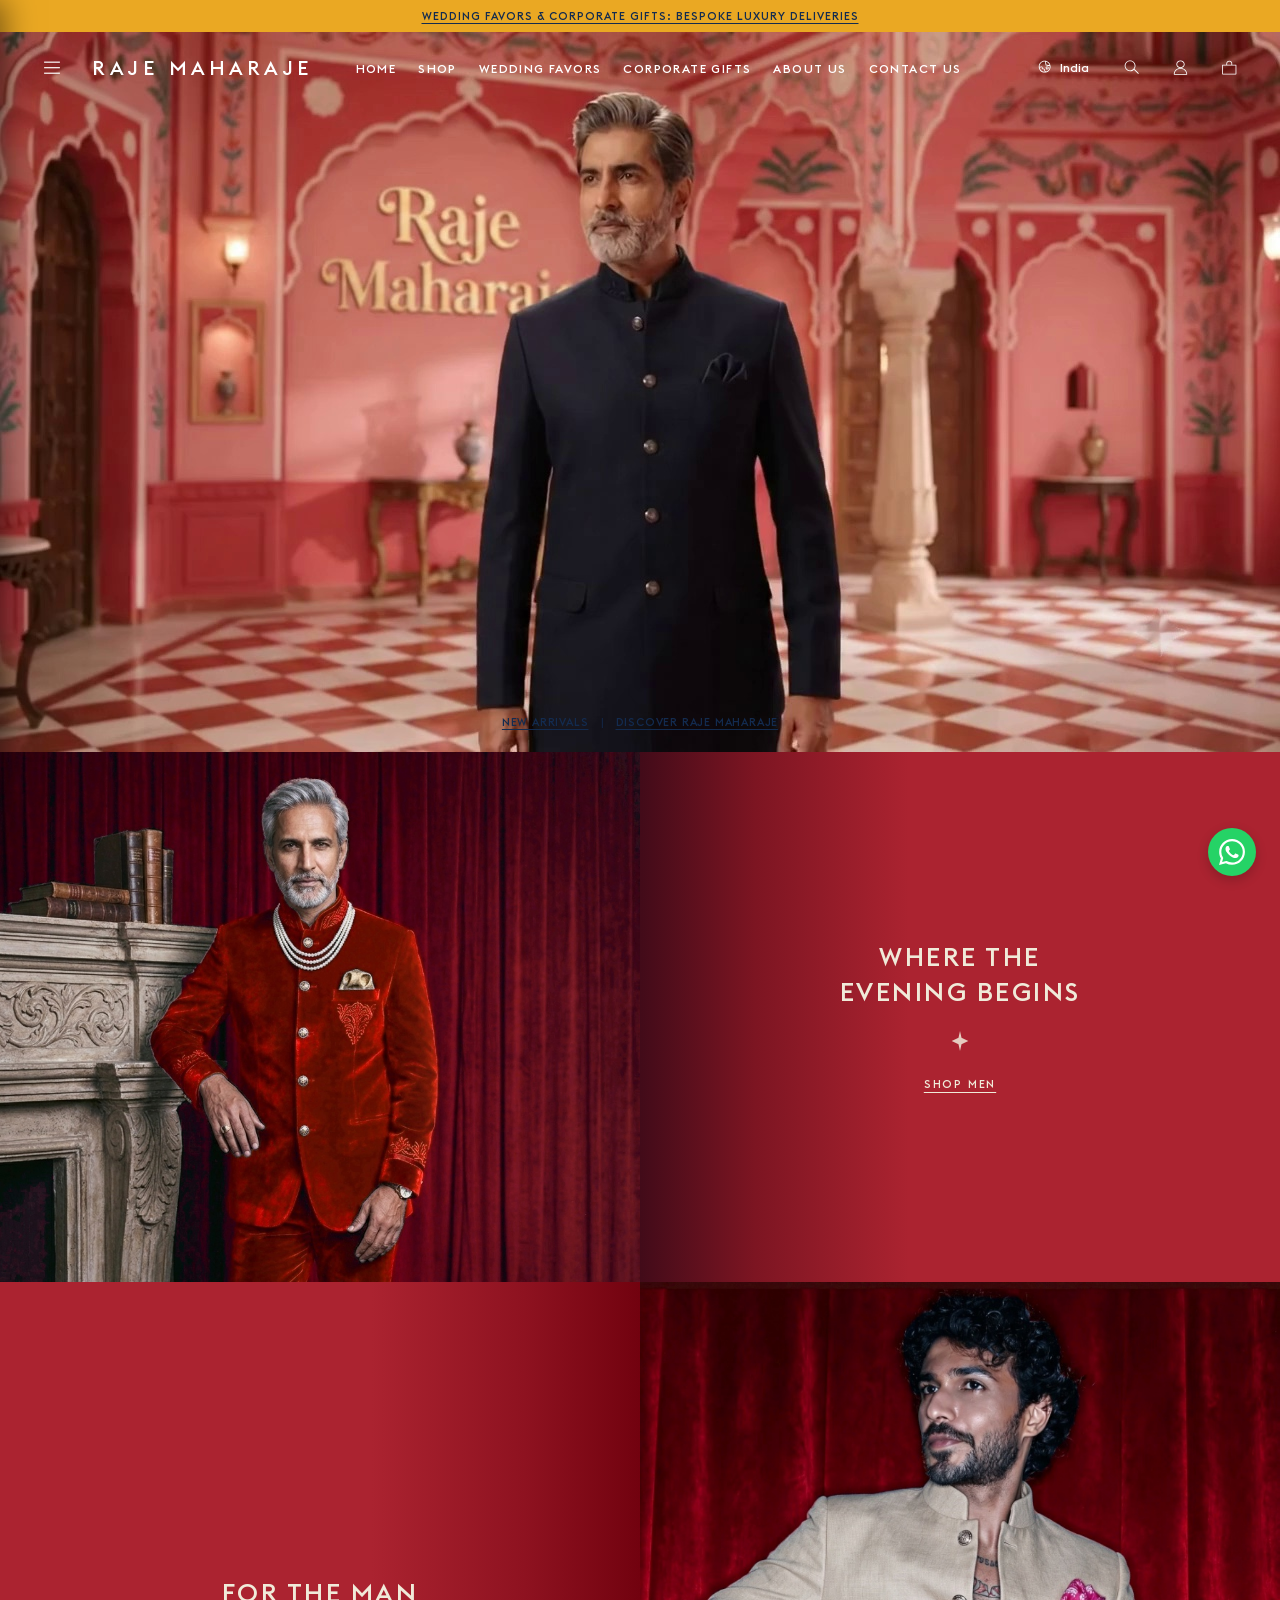
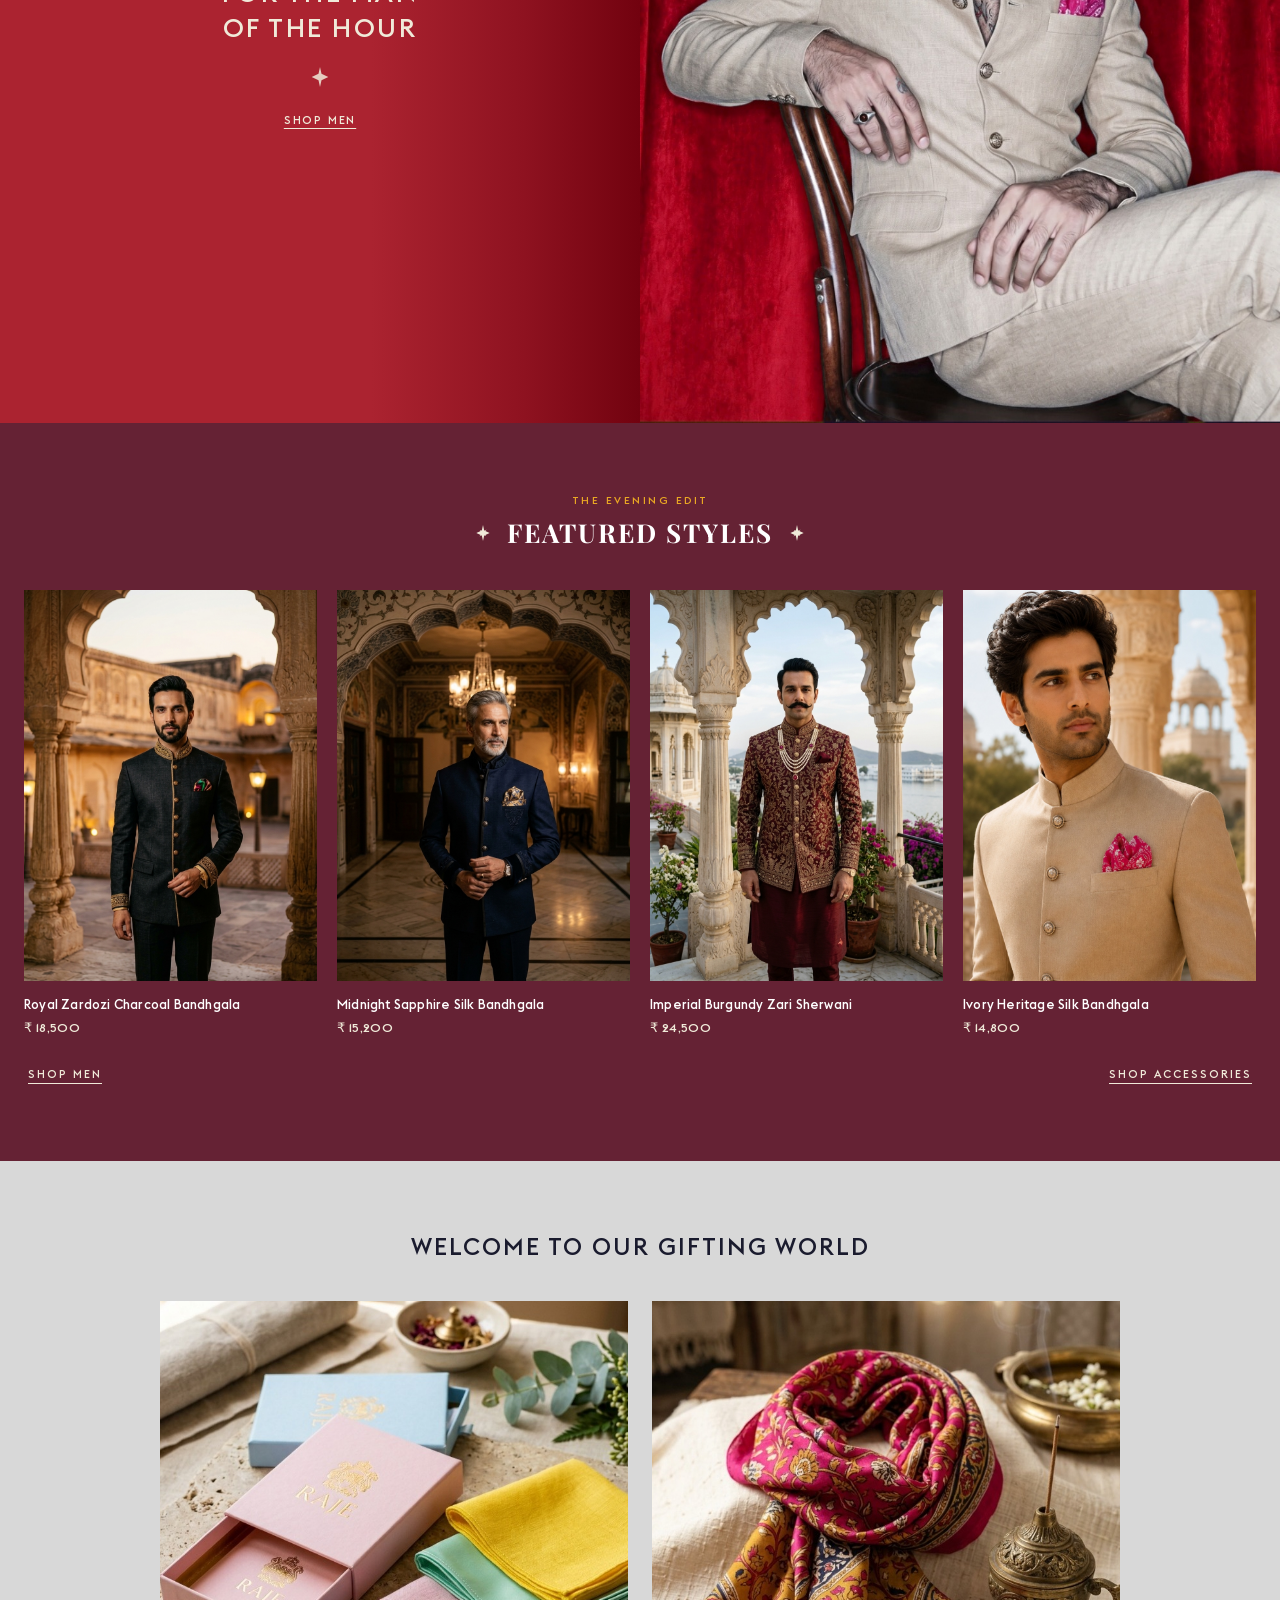
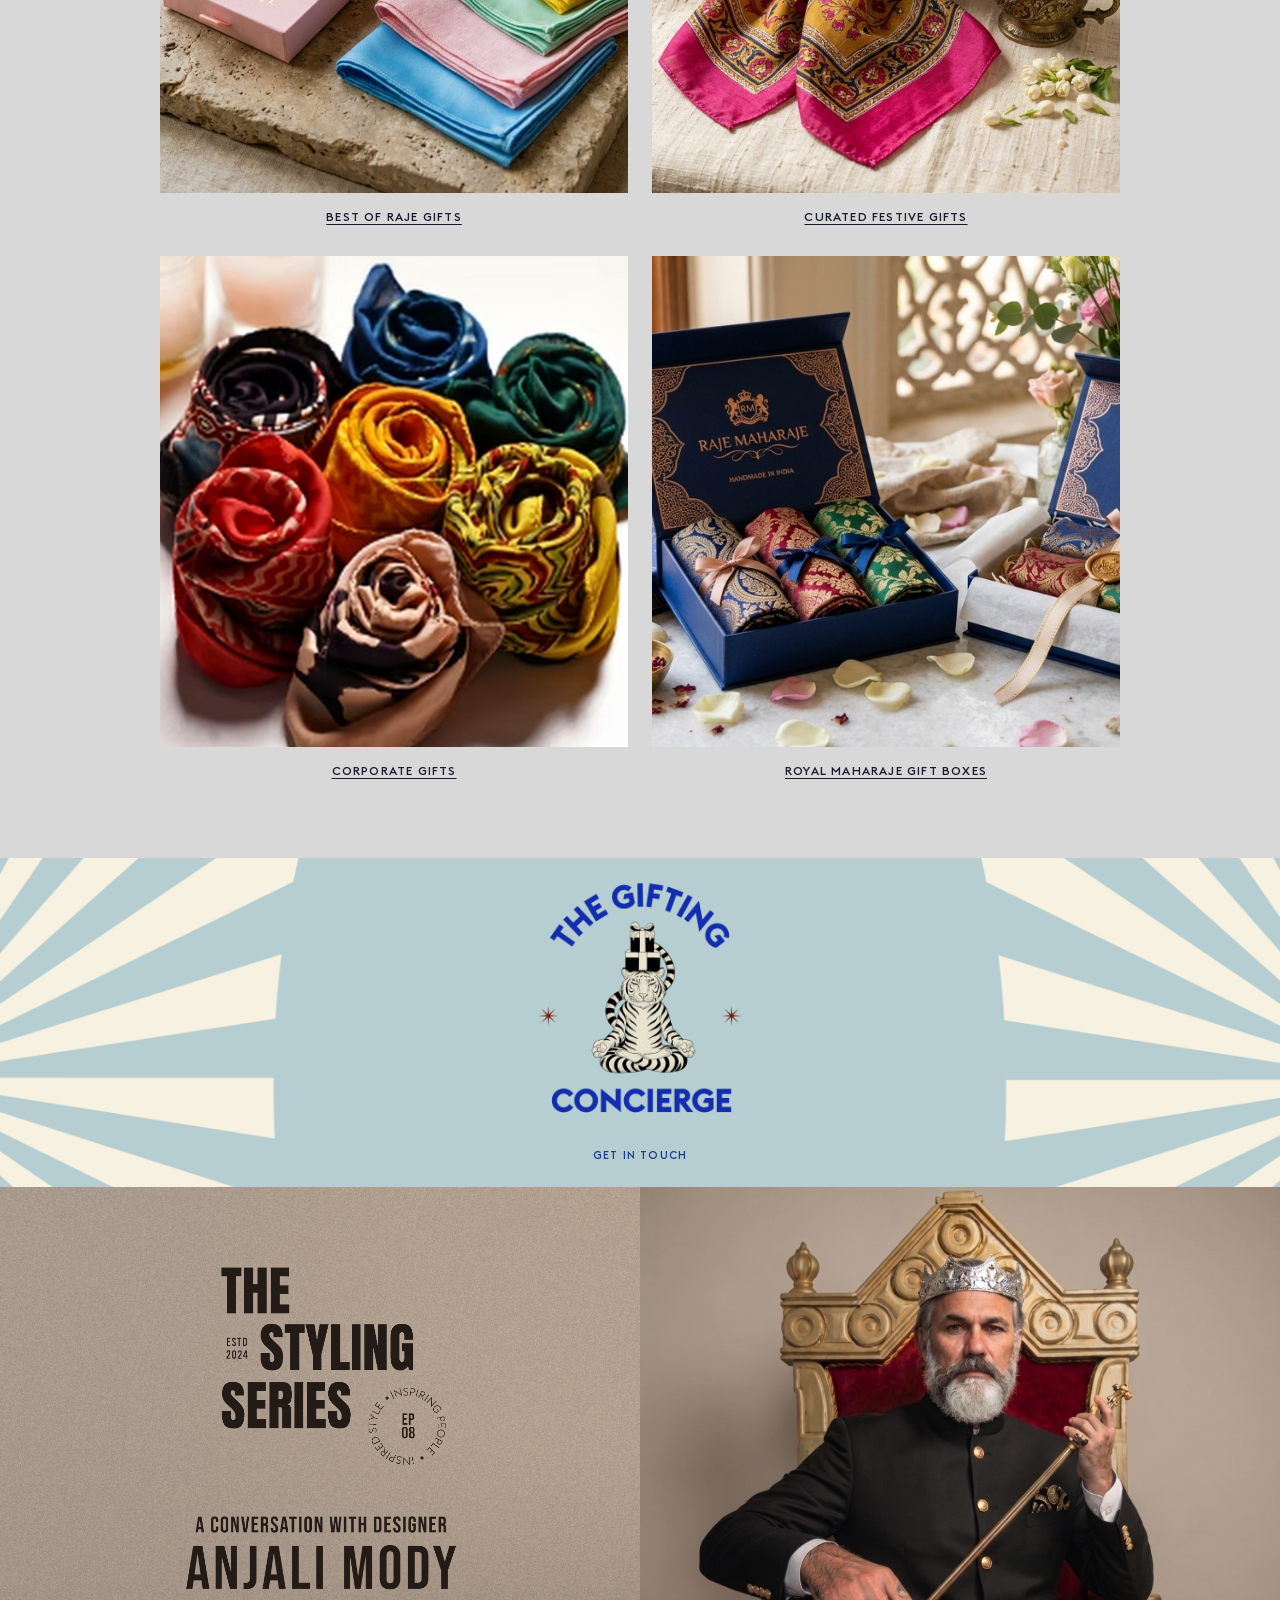
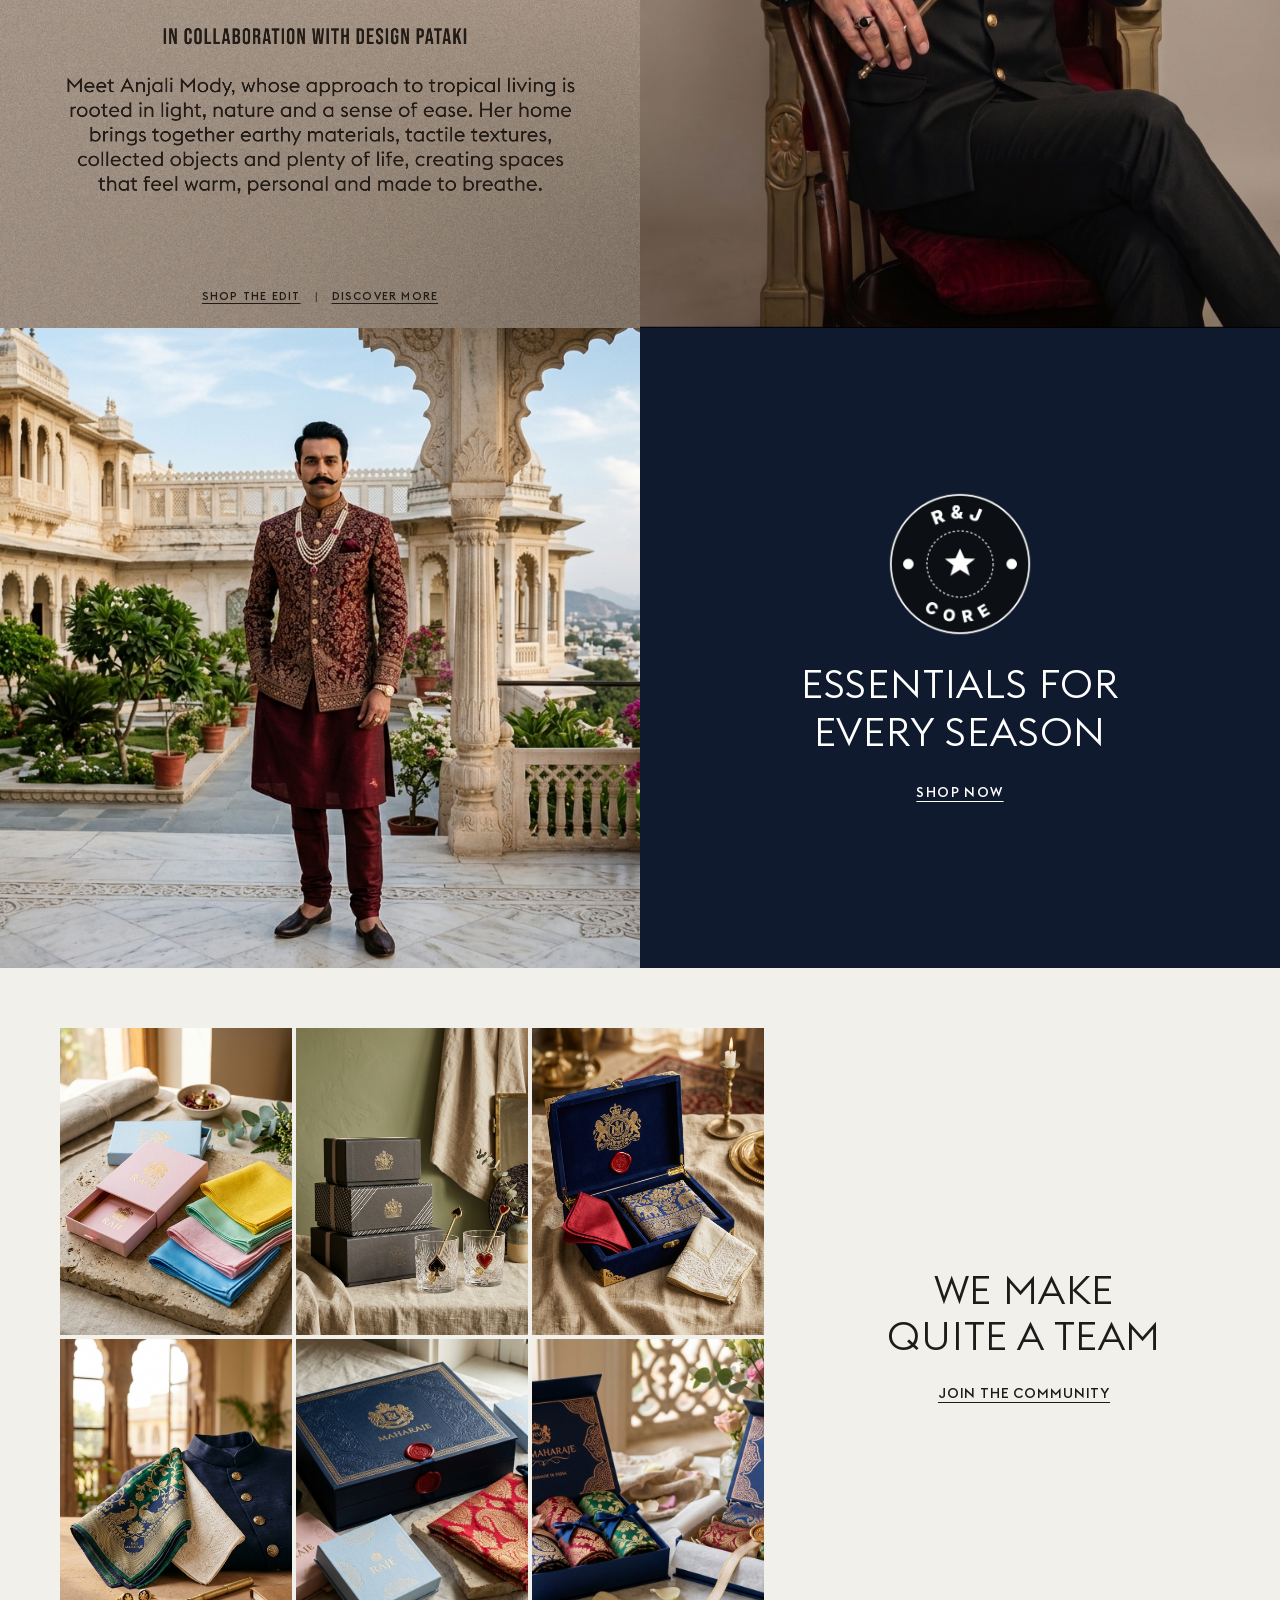
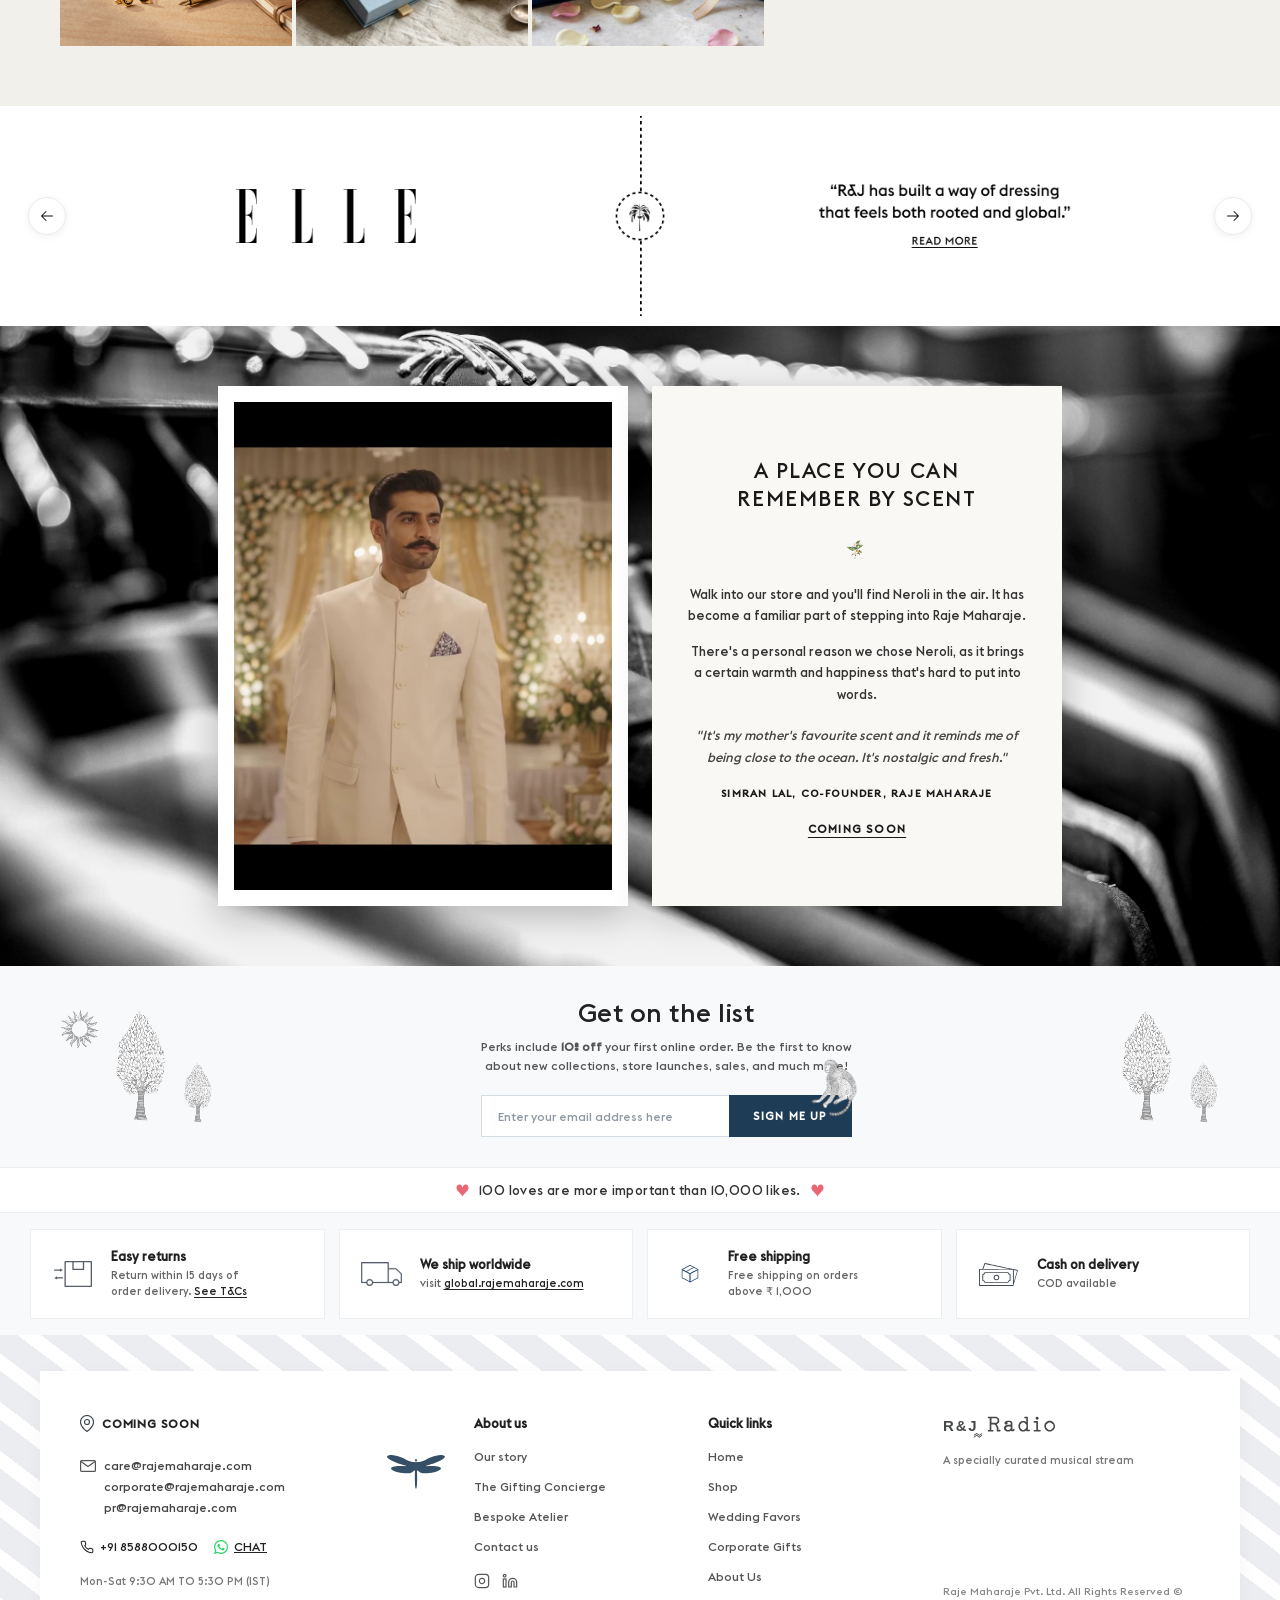
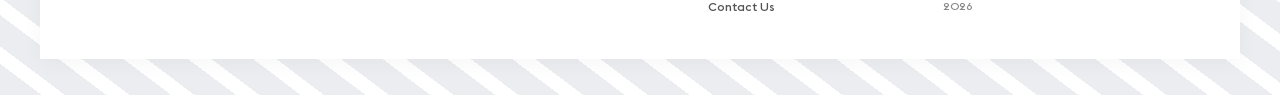
==== commit c4f815ea: "remove nicobar links, update store indicators to COMING SOON, and add dedicated luxury coming-soon p" ====
--- a/index.html
+++ b/index.html
@@ -17,7 +17,7 @@
        1. TOP ANNOUNCEMENT BAR
        ========================================================================= -->
   <div class="announcement-bar" id="announcementBar">
-    <a href="#weddingFavors" data-url="https://www.rajemaharaje.com/collections/wedding-favors">
+    <a href="#weddingFavors" data-url="coming-soon.html">
       <span class="announcement-text-desktop">WEDDING FAVORS &amp; CORPORATE GIFTS: BESPOKE LUXURY DELIVERIES</span>
       <span class="announcement-text-mobile">NEW IN: RAJE MAHARAJE - FIRST EVENING EDIT</span>
     </a>
@@ -41,19 +41,19 @@
           </svg>
         </button>
 
-        <a href="#heroCampaign" class="brand-logo" aria-label="Raje Maharaje Homepage" data-url="https://www.rajemaharaje.com/">
+        <a href="#heroCampaign" class="brand-logo" aria-label="Raje Maharaje Homepage" data-url="#heroCampaign">
           <span class="brand-logo-text brand-full">RAJE MAHARAJE</span>
           <span class="brand-logo-text brand-short">R&amp;J</span>
         </a>
 
         <nav class="header-nav">
           <ul class="nav-menu">
-            <li><a href="#heroCampaign" class="nav-link" data-url="https://www.rajemaharaje.com/">HOME</a></li>
-            <li><a href="#curatedStyles" class="nav-link" data-url="https://www.rajemaharaje.com/collections/shop">SHOP</a></li>
-            <li><a href="#weddingFavors" class="nav-link" data-url="https://www.rajemaharaje.com/collections/wedding-favors">WEDDING FAVORS</a></li>
-            <li><a href="#corporateGifts" class="nav-link" data-url="https://www.rajemaharaje.com/collections/corporate-gifts">CORPORATE GIFTS</a></li>
-            <li><a href="#stylingSeries" class="nav-link" data-url="https://www.rajemaharaje.com/pages/about-us">ABOUT US</a></li>
-            <li><a href="#siteFooter" class="nav-link" data-url="https://www.rajemaharaje.com/pages/contact-us">CONTACT US</a></li>
+            <li><a href="#heroCampaign" class="nav-link" data-url="#heroCampaign">HOME</a></li>
+            <li><a href="#curatedStyles" class="nav-link" data-url="#curatedStyles">SHOP</a></li>
+            <li><a href="#weddingFavors" class="nav-link" data-url="#weddingFavors">WEDDING FAVORS</a></li>
+            <li><a href="#corporateGifts" class="nav-link" data-url="#corporateGifts">CORPORATE GIFTS</a></li>
+            <li><a href="#stylingSeries" class="nav-link" data-url="#stylingSeries">ABOUT US</a></li>
+            <li><a href="#siteFooter" class="nav-link" data-url="#siteFooter">CONTACT US</a></li>
           </ul>
         </nav>
       </div>
@@ -113,12 +113,12 @@
     </div>
     <div class="drawer-content">
       <ul class="drawer-nav-menu">
-        <li><a href="#heroCampaign" class="drawer-nav-link" data-url="https://www.rajemaharaje.com/">HOME</a></li>
-        <li><a href="#curatedStyles" class="drawer-nav-link" data-url="https://www.rajemaharaje.com/collections/shop">SHOP</a></li>
-        <li><a href="#weddingFavors" class="drawer-nav-link" data-url="https://www.rajemaharaje.com/collections/wedding-favors">WEDDING FAVORS</a></li>
-        <li><a href="#corporateGifts" class="drawer-nav-link" data-url="https://www.rajemaharaje.com/collections/corporate-gifts">CORPORATE GIFTS</a></li>
-        <li><a href="#stylingSeries" class="drawer-nav-link" data-url="https://www.rajemaharaje.com/pages/about-us">ABOUT US</a></li>
-        <li><a href="#siteFooter" class="drawer-nav-link" data-url="https://www.rajemaharaje.com/pages/contact-us">CONTACT US</a></li>
+        <li><a href="#heroCampaign" class="drawer-nav-link" data-url="#heroCampaign">HOME</a></li>
+        <li><a href="#curatedStyles" class="drawer-nav-link" data-url="#curatedStyles">SHOP</a></li>
+        <li><a href="#weddingFavors" class="drawer-nav-link" data-url="#weddingFavors">WEDDING FAVORS</a></li>
+        <li><a href="#corporateGifts" class="drawer-nav-link" data-url="#corporateGifts">CORPORATE GIFTS</a></li>
+        <li><a href="#stylingSeries" class="drawer-nav-link" data-url="#stylingSeries">ABOUT US</a></li>
+        <li><a href="#siteFooter" class="drawer-nav-link" data-url="#siteFooter">CONTACT US</a></li>
       </ul>
 
       <div class="drawer-footer">
@@ -127,7 +127,7 @@
           <a href="tel:+918588000150">+91 8588000150</a>
         </div>
         <div class="drawer-contact-item">
-          <svg width="14" height="14" viewBox="0 0 24 24" fill="#25D366"><path d="M12.04 2c-5.46 0-9.91 4.45-9.91 9.91 0 1.75.46 3.45 1.32 4.95L2.05 22l5.25-1.38c1.45.79 3.08 1.21 4.74 1.21 5.46 0 9.91-4.45 9.91-9.91 0-2.65-1.03-5.14-2.9-7.01A9.816 9.816 0 0 0 12.04 2z"/></svg>
+          <svg width="14" height="14" viewBox="0 0 24 24" fill="#25D366"><path d="M17.472 14.382c-.297-.149-1.758-.867-2.03-.967-.273-.099-.471-.148-.67.15-.197.297-.767.966-.94 1.164-.173.199-.347.223-.644.075-.297-.15-1.255-.463-2.39-1.475-.883-.788-1.48-1.761-1.653-2.059-.173-.297-.018-.458.13-.606.134-.133.298-.347.446-.52.149-.174.198-.298.298-.497.099-.198.05-.371-.025-.52-.075-.149-.669-1.612-.916-2.207-.242-.579-.487-.5-.669-.51-.173-.008-.371-.01-.57-.01-.198 0-.52.074-.792.372-.272.297-1.04 1.016-1.04 2.479 0 1.462 1.065 2.875 1.213 3.074.149.198 2.096 3.2 5.077 4.487.709.306 1.262.489 1.694.625.712.227 1.36.195 1.871.118.571-.085 1.758-.719 2.006-1.413.248-.694.248-1.289.173-1.413-.074-.124-.272-.198-.57-.347m-5.421 7.403h-.004a9.87 9.87 0 01-5.031-1.378l-.361-.214-3.741.982.998-3.648-.235-.374a9.86 9.86 0 01-1.51-5.26c.001-5.45 4.436-9.884 9.888-9.884 2.64 0 5.122 1.03 6.988 2.898a9.825 9.825 0 012.893 6.994c-.003 5.45-4.437 9.884-9.885 9.884m8.413-18.297A11.815 11.815 0 0012.05 0C5.495 0 .16 5.335.157 11.892c0 2.096.547 4.142 1.588 5.945L.057 24l6.305-1.654a11.882 11.882 0 005.683 1.448h.005c6.554 0 11.89-5.335 11.893-11.893a11.821 11.821 0 00-3.48-8.413Z"/></svg>
           <a href="https://wa.me/+918588000150" target="_blank">Chat on WhatsApp</a>
         </div>
       </div>
@@ -147,9 +147,9 @@
 
         <!-- Bottom Action Links: NEW ARRIVALS | DISCOVER RAJE MAHARAJE -->
         <div class="hero-bottom-actions">
-          <a href="#curatedStyles" class="hero-cta" data-url="https://www.rajemaharaje.com/collections/shop">NEW ARRIVALS</a>
+          <a href="#curatedStyles" class="hero-cta" data-url="coming-soon.html">NEW ARRIVALS</a>
           <span class="cta-separator">|</span>
-          <a href="#stylingSeries" class="hero-cta" data-url="https://www.rajemaharaje.com/pages/about-us">DISCOVER RAJE MAHARAJE</a>
+          <a href="#stylingSeries" class="hero-cta" data-url="coming-soon.html">DISCOVER RAJE MAHARAJE</a>
         </div>
       </div>
     </div>
@@ -175,9 +175,9 @@
         </svg>
 
         <div class="hero-bottom-actions hero-mobile-actions">
-          <a href="#curatedStyles" class="hero-cta" data-url="https://www.rajemaharaje.com/collections/shop">NEW ARRIVALS</a>
+          <a href="#curatedStyles" class="hero-cta" data-url="coming-soon.html">NEW ARRIVALS</a>
           <span class="cta-separator">|</span>
-          <a href="#stylingSeries" class="hero-cta" data-url="https://www.rajemaharaje.com/pages/about-us">DISCOVER RAJE MAHARAJE</a>
+          <a href="#stylingSeries" class="hero-cta" data-url="coming-soon.html">DISCOVER RAJE MAHARAJE</a>
         </div>
       </div>
     </div>
@@ -190,7 +190,7 @@
   <section class="split-banner-section split-banner-royal-red" id="splitBanner1">
     <div class="split-banner-row">
       <div class="split-media-col">
-        <a href="https://www.rajemaharaje.com/collections/all-men" data-url="https://www.rajemaharaje.com/collections/all-men">
+        <a href="coming-soon.html" data-url="coming-soon.html">
           <img src="assets/men_royal_red.jpg" alt="Where The Evening Begins - Royal Red Edition" class="split-image" loading="lazy">
         </a>
       </div>
@@ -199,7 +199,7 @@
         <svg class="split-star" viewBox="0 0 24 24" fill="#F0EAD9" xmlns="http://www.w3.org/2000/svg" aria-hidden="true">
           <path d="M12 0L13.8 8.2L22 12L13.8 15.8L12 24L10.2 15.8L2 12L10.2 8.2L12 0Z"/>
         </svg>
-        <a href="https://www.rajemaharaje.com/collections/all-men" class="split-cta" data-url="https://www.rajemaharaje.com/collections/all-men">
+        <a href="coming-soon.html" class="split-cta" data-url="coming-soon.html">
           SHOP MEN
         </a>
       </div>
@@ -214,12 +214,12 @@
         <svg class="split-star" viewBox="0 0 24 24" fill="#F0EAD9" xmlns="http://www.w3.org/2000/svg" aria-hidden="true">
           <path d="M12 0L13.8 8.2L22 12L13.8 15.8L12 24L10.2 15.8L2 12L10.2 8.2L12 0Z"/>
         </svg>
-        <a href="https://www.rajemaharaje.com/collections/all-men" class="split-cta" data-url="https://www.rajemaharaje.com/collections/all-men">
+        <a href="coming-soon.html" class="split-cta" data-url="coming-soon.html">
           SHOP MEN
         </a>
       </div>
       <div class="split-media-col">
-        <a href="https://www.rajemaharaje.com/collections/all-men" data-url="https://www.rajemaharaje.com/collections/all-men">
+        <a href="coming-soon.html" data-url="coming-soon.html">
           <img src="assets/men_beige_bandhgala_red.jpg" alt="For The Man Of The Hour - Royal Red Edition" class="split-image" loading="lazy">
         </a>
       </div>
@@ -245,7 +245,7 @@
       </h3>
 
       <div class="products-grid">
-        <div class="product-item" data-url="https://www.rajemaharaje.com/products/noir-zardozi-bandhgala">
+        <div class="product-item" data-url="coming-soon.html">
           <div class="product-image-box">
             <img src="assets/featured_style_1_black.jpg" alt="Royal Zardozi Charcoal Bandhgala" loading="lazy">
           </div>
@@ -255,7 +255,7 @@
           </div>
         </div>
 
-        <div class="product-item" data-url="https://www.rajemaharaje.com/products/midnight-sapphire-bandhgala">
+        <div class="product-item" data-url="coming-soon.html">
           <div class="product-image-box">
             <img src="assets/featured_style_2_navy.jpg" alt="Midnight Sapphire Silk Bandhgala" loading="lazy">
           </div>
@@ -265,7 +265,7 @@
           </div>
         </div>
 
-        <div class="product-item" data-url="https://www.rajemaharaje.com/products/imperial-burgundy-sherwani">
+        <div class="product-item" data-url="coming-soon.html">
           <div class="product-image-box">
             <img src="assets/featured_style_3_maroon.jpg" alt="Imperial Burgundy Zari Sherwani" loading="lazy">
           </div>
@@ -275,7 +275,7 @@
           </div>
         </div>
 
-        <div class="product-item" data-url="https://www.rajemaharaje.com/products/ivory-heritage-bandhgala">
+        <div class="product-item" data-url="coming-soon.html">
           <div class="product-image-box">
             <img src="assets/featured_style_4_beige.jpg" alt="Ivory Heritage Silk Bandhgala" loading="lazy">
           </div>
@@ -287,8 +287,8 @@
       </div>
 
       <div class="curated-bottom-actions">
-        <a href="https://www.rajemaharaje.com/collections/shop" class="curated-action-link" data-url="https://www.rajemaharaje.com/collections/shop">SHOP MEN</a>
-        <a href="https://www.rajemaharaje.com/collections/shop" class="curated-action-link" data-url="https://www.rajemaharaje.com/collections/shop">SHOP ACCESSORIES</a>
+        <a href="coming-soon.html" class="curated-action-link" data-url="coming-soon.html">SHOP MEN</a>
+        <a href="coming-soon.html" class="curated-action-link" data-url="coming-soon.html">SHOP ACCESSORIES</a>
       </div>
     </div>
   </section>
@@ -302,38 +302,38 @@
       <h3 class="gifting-world-title">WELCOME TO OUR GIFTING WORLD</h3>
 
       <div class="gifting-grid">
-        <div class="gifting-card" data-url="https://www.rajemaharaje.com/collections/best-of-gifts">
+        <div class="gifting-card" data-url="coming-soon.html">
           <div class="gifting-image-box">
             <img src="assets/gifting_1_raje_boxes.jpg" alt="Best of Raje Gifts" loading="lazy">
           </div>
-          <a href="https://www.rajemaharaje.com/collections/best-of-gifts" class="gifting-card-link" data-url="https://www.rajemaharaje.com/collections/best-of-gifts">
+          <a href="coming-soon.html" class="gifting-card-link" data-url="coming-soon.html">
             BEST OF RAJE GIFTS
           </a>
         </div>
 
-        <div class="gifting-card" data-url="https://www.rajemaharaje.com/collections/curated-festive-gifts">
+        <div class="gifting-card" data-url="coming-soon.html">
           <div class="gifting-image-box">
             <img src="assets/gifting_2_festive_scarf.jpg" alt="Curated Festive Gifts" loading="lazy">
           </div>
-          <a href="https://www.rajemaharaje.com/collections/curated-festive-gifts" class="gifting-card-link" data-url="https://www.rajemaharaje.com/collections/curated-festive-gifts">
+          <a href="coming-soon.html" class="gifting-card-link" data-url="coming-soon.html">
             CURATED FESTIVE GIFTS
           </a>
         </div>
 
-        <div class="gifting-card" id="corporateGifts" data-url="https://www.rajemaharaje.com/collections/corporate-wedding-gifts">
+        <div class="gifting-card" id="corporateGifts" data-url="coming-soon.html">
           <div class="gifting-image-box">
             <img src="assets/gifting_3_silk_bouquet.jpg" alt="Corporate & Wedding Gifts" loading="lazy">
           </div>
-          <a href="https://www.rajemaharaje.com/collections/corporate-wedding-gifts" class="gifting-card-link" data-url="https://www.rajemaharaje.com/collections/corporate-wedding-gifts">
+          <a href="coming-soon.html" class="gifting-card-link" data-url="coming-soon.html">
             CORPORATE GIFTS
           </a>
         </div>
 
-        <div class="gifting-card" data-url="https://www.rajemaharaje.com/collections/royal-maharaje-boxes">
+        <div class="gifting-card" data-url="coming-soon.html">
           <div class="gifting-image-box">
             <img src="assets/gifting_4_maharaje_chests.jpg" alt="Royal Maharaje Gift Boxes" loading="lazy">
           </div>
-          <a href="https://www.rajemaharaje.com/collections/royal-maharaje-boxes" class="gifting-card-link" data-url="https://www.rajemaharaje.com/collections/royal-maharaje-boxes">
+          <a href="coming-soon.html" class="gifting-card-link" data-url="coming-soon.html">
             ROYAL MAHARAJE GIFT BOXES
           </a>
         </div>
@@ -345,7 +345,7 @@
        7. THE GIFTING CONCIERGE BANNER
        ========================================================================= -->
   <section class="concierge-banner-section" id="giftingConcierge">
-    <a href="https://www.rajemaharaje.com/pages/the-gifting-concierge" class="concierge-banner-link" data-url="https://www.rajemaharaje.com/pages/the-gifting-concierge" aria-label="The Gifting Concierge - Get in Touch">
+    <a href="coming-soon.html" class="concierge-banner-link" data-url="coming-soon.html" aria-label="The Gifting Concierge - Get in Touch">
       <picture class="concierge-picture">
         <source media="(max-width: 650px)" srcset="assets/gifting_concierge_mobile.png">
         <img src="assets/gifting_concierge_desktop.png" alt="The Gifting Concierge" class="concierge-banner-img" loading="lazy">
@@ -364,16 +364,16 @@
         <div class="styling-editorial-media">
           <img src="assets/styling_series_taupe.png?v=2" alt="The Styling Series" class="styling-left-bg" loading="lazy">
           <div class="styling-editorial-actions">
-            <a href="https://www.rajemaharaje.com/collections/the-styling-series-x-design-pataki-x-anjali-mody" class="styling-cta-link" data-url="https://www.rajemaharaje.com/collections/the-styling-series-x-design-pataki-x-anjali-mody">SHOP THE EDIT</a>
+            <a href="coming-soon.html" class="styling-cta-link" data-url="coming-soon.html">SHOP THE EDIT</a>
             <span class="styling-cta-sep">|</span>
-            <a href="https://www.rajemaharaje.com/pages/the-styling-series-x-anjali-mody" class="styling-cta-link" data-url="https://www.rajemaharaje.com/pages/the-styling-series-x-anjali-mody">DISCOVER MORE</a>
+            <a href="coming-soon.html" class="styling-cta-link" data-url="coming-soon.html">DISCOVER MORE</a>
           </div>
         </div>
       </div>
 
       <!-- Right Feature Image -->
       <div class="styling-series-col styling-series-photo">
-        <a href="https://www.rajemaharaje.com/pages/the-styling-series-x-anjali-mody" class="styling-photo-link" data-url="https://www.rajemaharaje.com/pages/the-styling-series-x-anjali-mody">
+        <a href="coming-soon.html" class="styling-photo-link" data-url="coming-soon.html">
           <img src="assets/king_owner_clean.jpg" alt="Raje Maharaje Patron Series" class="styling-right-img" loading="lazy">
         </a>
       </div>
@@ -387,7 +387,7 @@
     <div class="rj-core-row">
       <!-- Left: Full Editorial Photo -->
       <div class="rj-core-media-col">
-        <a href="https://www.rajemaharaje.com/collections/rj-core" data-url="https://www.rajemaharaje.com/collections/rj-core" aria-label="Essentials for Every Season">
+        <a href="coming-soon.html" data-url="coming-soon.html" aria-label="Essentials for Every Season">
           <img src="assets/rajemaharaje_hero_dress_for_every_part_4k.jpg" alt="Raje Maharaje Essentials for Every Season" class="rj-core-img" loading="lazy">
         </a>
       </div>
@@ -401,7 +401,7 @@
           <span>ESSENTIALS FOR</span>
           <span>EVERY SEASON</span>
         </h2>
-        <a href="https://www.rajemaharaje.com/collections/rj-core" class="rj-core-cta" data-url="https://www.rajemaharaje.com/collections/rj-core">
+        <a href="coming-soon.html" class="rj-core-cta" data-url="coming-soon.html">
           SHOP NOW
         </a>
       </div>
@@ -417,32 +417,32 @@
       <div class="community-grid-col">
         <div class="community-grid-inner">
           <div class="community-grid-card">
-            <a href="https://www.rajemaharaje.com/collections/pocket-squares" data-url="https://www.rajemaharaje.com/collections/pocket-squares" class="community-card-link" aria-label="Raje Heritage Pocket Squares">
+            <a href="coming-soon.html" data-url="coming-soon.html" class="community-card-link" aria-label="Raje Heritage Pocket Squares">
               <img src="assets/rajemaharaje_card_raje_4k.jpg" alt="Raje Heritage Pocket Squares" class="community-grid-img" loading="lazy">
             </a>
           </div>
           <div class="community-grid-card">
-            <a href="https://www.rajemaharaje.com/collections/barware-gifting" data-url="https://www.rajemaharaje.com/collections/barware-gifting" class="community-card-link" aria-label="Curated Barware & Gifting Boxes">
+            <a href="coming-soon.html" data-url="coming-soon.html" class="community-card-link" aria-label="Curated Barware & Gifting Boxes">
               <img src="assets/rajemaharaje_gifting_best_4k.jpg" alt="Curated Barware & Gifting Boxes" class="community-grid-img" loading="lazy">
             </a>
           </div>
           <div class="community-grid-card">
-            <a href="https://www.rajemaharaje.com/collections/royal-velvet-chests" data-url="https://www.rajemaharaje.com/collections/royal-velvet-chests" class="community-card-link" aria-label="Maharaje Velvet Keepsake Chest">
+            <a href="coming-soon.html" data-url="coming-soon.html" class="community-card-link" aria-label="Maharaje Velvet Keepsake Chest">
               <img src="assets/rajemaharaje_card_maharaje_4k.jpg" alt="Maharaje Velvet Keepsake Chest" class="community-grid-img" loading="lazy">
             </a>
           </div>
           <div class="community-grid-card">
-            <a href="https://www.rajemaharaje.com/collections/sartorial-accessories" data-url="https://www.rajemaharaje.com/collections/sartorial-accessories" class="community-card-link" aria-label="Midnight Sartorial Nehru & Peacock Silk">
+            <a href="coming-soon.html" data-url="coming-soon.html" class="community-card-link" aria-label="Midnight Sartorial Nehru & Peacock Silk">
               <img src="assets/sartorial_essentials_product_4k.jpg" alt="Midnight Sartorial Nehru & Peacock Silk" class="community-grid-img" loading="lazy">
             </a>
           </div>
           <div class="community-grid-card">
-            <a href="https://www.rajemaharaje.com/collections/bespoke-chests" data-url="https://www.rajemaharaje.com/collections/bespoke-chests" class="community-card-link" aria-label="Maharaje Imperial Gold Embossed Chest">
+            <a href="coming-soon.html" data-url="coming-soon.html" class="community-card-link" aria-label="Maharaje Imperial Gold Embossed Chest">
               <img src="assets/rajemaharaje_hero_unboxing_4k.jpg" alt="Maharaje Imperial Gold Embossed Chest" class="community-grid-img" loading="lazy">
             </a>
           </div>
           <div class="community-grid-card">
-            <a href="https://www.rajemaharaje.com/collections/silk-scarves" data-url="https://www.rajemaharaje.com/collections/silk-scarves" class="community-card-link" aria-label="Regal Zari Silk Presentation Box">
+            <a href="coming-soon.html" data-url="coming-soon.html" class="community-card-link" aria-label="Regal Zari Silk Presentation Box">
               <img src="assets/regal_gift_boxes_1787645456584.jpg" alt="Regal Zari Silk Presentation Box" class="community-grid-img" loading="lazy">
             </a>
           </div>
@@ -475,7 +475,7 @@
 
       <div class="press-slides-track" id="pressTrack">
         <div class="press-slide active" data-slide="0">
-          <a href="https://www.rajemaharaje.com/pages/in-the-press" class="press-slide-link" data-url="https://www.rajemaharaje.com/pages/in-the-press" aria-label="ELLE Press Quote">
+          <a href="coming-soon.html" class="press-slide-link" data-url="coming-soon.html" aria-label="ELLE Press Quote">
             <picture>
               <source media="(max-width: 650px)" srcset="assets/frame-30.png">
               <img src="assets/frame_elle.png" alt="ELLE - R&J Press Quote" class="press-slide-img" loading="lazy">
@@ -483,7 +483,7 @@
           </a>
         </div>
         <div class="press-slide" data-slide="1">
-          <a href="https://www.rajemaharaje.com/pages/in-the-press" class="press-slide-link" data-url="https://www.rajemaharaje.com/pages/in-the-press" aria-label="In The Press">
+          <a href="coming-soon.html" class="press-slide-link" data-url="coming-soon.html" aria-label="In The Press">
             <picture>
               <source media="(max-width: 650px)" srcset="assets/frame-31.png">
               <img src="assets/frame_2_press.jpg" alt="R&J In The Press" class="press-slide-img" loading="lazy">
@@ -523,7 +523,7 @@
         <p class="scent-text-p">There's a personal reason we chose Neroli, as it brings a certain warmth and happiness that's hard to put into words.</p>
         <p class="scent-quote-text">"It's my mother's favourite scent and it reminds me of being close to the ocean. It's nostalgic and fresh."</p>
         <div class="scent-author-tag">SIMRAN LAL, CO-FOUNDER, RAJE MAHARAJE</div>
-        <a href="https://bit.ly/4haEzdO" class="scent-store-link" data-url="https://bit.ly/4haEzdO">FIND YOUR NEAREST STORE</a>
+        <a href="coming-soon.html" class="scent-store-link" data-url="coming-soon.html">COMING SOON</a>
       </div>
     </div>
   </section>
@@ -578,7 +578,7 @@
         </div>
         <div class="delivery-text">
           <div class="title">Easy returns</div>
-          <div class="desc">Return within 15 days of<br>order delivery. <a href="https://www.rajemaharaje.com/pages/return-and-exchange" target="_blank" data-url="https://www.rajemaharaje.com/pages/return-and-exchange">See T&Cs</a></div>
+          <div class="desc">Return within 15 days of<br>order delivery. <a href="coming-soon.html" target="_blank" data-url="coming-soon.html">See T&Cs</a></div>
         </div>
       </div>
 
@@ -589,7 +589,7 @@
         </div>
         <div class="delivery-text">
           <div class="title">We ship worldwide</div>
-          <div class="desc">visit <a href="https://global.rajemaharaje.com" target="_blank" data-url="https://global.rajemaharaje.com">global.rajemaharaje.com</a></div>
+          <div class="desc">visit <a href="coming-soon.html" target="_blank" data-url="coming-soon.html">global.rajemaharaje.com</a></div>
         </div>
       </div>
 
@@ -624,12 +624,12 @@
     <div class="footer-inner-card">
       <!-- Col 1: Store & Contacts -->
       <div class="footer-col-find">
-        <a href="https://bit.ly/4wIxzJD" target="_blank" class="find-store-heading" data-url="https://bit.ly/4wIxzJD">
+        <a href="coming-soon.html" class="find-store-heading" data-url="coming-soon.html">
           <svg width="14" height="17" viewBox="0 0 14 17" fill="none">
             <path d="M7 0.5C3.4 0.5 0.5 3.4 0.5 7C0.5 11.8 7 16.5 7 16.5C7 16.5 13.5 11.8 13.5 7C13.5 3.4 10.6 0.5 7 0.5Z" stroke="#424954" stroke-width="1.2"/>
             <circle cx="7" cy="7" r="2.5" stroke="#424954" stroke-width="1.2"/>
           </svg>
-          <span>FIND A STORE NEAR YOU</span>
+          <span>COMING SOON</span>
         </a>
 
         <div class="footer-emails">
@@ -653,7 +653,7 @@
           </a>
           <a href="https://wa.me/+918588000150" target="_blank" data-url="https://wa.me/+918588000150">
             <svg width="14" height="14" viewBox="0 0 24 24" fill="#25D366">
-              <path d="M12.04 2c-5.46 0-9.91 4.45-9.91 9.91 0 1.75.46 3.45 1.32 4.95L2.05 22l5.25-1.38c1.45.79 3.08 1.21 4.74 1.21 5.46 0 9.91-4.45 9.91-9.91 0-2.65-1.03-5.14-2.9-7.01A9.816 9.816 0 0 0 12.04 2z"/>
+              <path d="M17.472 14.382c-.297-.149-1.758-.867-2.03-.967-.273-.099-.471-.148-.67.15-.197.297-.767.966-.94 1.164-.173.199-.347.223-.644.075-.297-.15-1.255-.463-2.39-1.475-.883-.788-1.48-1.761-1.653-2.059-.173-.297-.018-.458.13-.606.134-.133.298-.347.446-.52.149-.174.198-.298.298-.497.099-.198.05-.371-.025-.52-.075-.149-.669-1.612-.916-2.207-.242-.579-.487-.5-.669-.51-.173-.008-.371-.01-.57-.01-.198 0-.52.074-.792.372-.272.297-1.04 1.016-1.04 2.479 0 1.462 1.065 2.875 1.213 3.074.149.198 2.096 3.2 5.077 4.487.709.306 1.262.489 1.694.625.712.227 1.36.195 1.871.118.571-.085 1.758-.719 2.006-1.413.248-.694.248-1.289.173-1.413-.074-.124-.272-.198-.57-.347m-5.421 7.403h-.004a9.87 9.87 0 01-5.031-1.378l-.361-.214-3.741.982.998-3.648-.235-.374a9.86 9.86 0 01-1.51-5.26c.001-5.45 4.436-9.884 9.888-9.884 2.64 0 5.122 1.03 6.988 2.898a9.825 9.825 0 012.893 6.994c-.003 5.45-4.437 9.884-9.885 9.884m8.413-18.297A11.815 11.815 0 0012.05 0C5.495 0 .16 5.335.157 11.892c0 2.096.547 4.142 1.588 5.945L.057 24l6.305-1.654a11.882 11.882 0 005.683 1.448h.005c6.554 0 11.89-5.335 11.893-11.893a11.821 11.821 0 00-3.48-8.413Z"/>
             </svg>
             <u>CHAT</u>
           </a>
@@ -672,10 +672,10 @@
       <div class="footer-nav-col">
         <h3>About us</h3>
         <ul>
-          <li><a href="#stylingSeries" data-url="https://www.rajemaharaje.com/pages/about-us">Our story</a></li>
-          <li><a href="#giftingConcierge" data-url="https://www.rajemaharaje.com/pages/the-gifting-concierge">The Gifting Concierge</a></li>
-          <li><a href="#scentExperience" data-url="https://www.rajemaharaje.com/pages/atelier">Bespoke Atelier</a></li>
-          <li><a href="#siteFooter" data-url="https://www.rajemaharaje.com/pages/contact-us">Contact us</a></li>
+          <li><a href="#stylingSeries" data-url="#stylingSeries">Our story</a></li>
+          <li><a href="#giftingConcierge" data-url="#giftingConcierge">The Gifting Concierge</a></li>
+          <li><a href="#scentExperience" data-url="#scentExperience">Bespoke Atelier</a></li>
+          <li><a href="#siteFooter" data-url="#siteFooter">Contact us</a></li>
         </ul>
         <div class="footer-socials">
           <a href="https://www.instagram.com/rajemaharaje/" target="_blank" aria-label="Instagram" data-url="https://www.instagram.com/rajemaharaje/">
@@ -699,19 +699,19 @@
       <div class="footer-nav-col">
         <h3>Quick links</h3>
         <ul>
-          <li><a href="#heroCampaign" data-url="https://www.rajemaharaje.com/">Home</a></li>
-          <li><a href="#curatedStyles" data-url="https://www.rajemaharaje.com/collections/shop">Shop</a></li>
-          <li><a href="#weddingFavors" data-url="https://www.rajemaharaje.com/collections/wedding-favors">Wedding Favors</a></li>
-          <li><a href="#corporateGifts" data-url="https://www.rajemaharaje.com/collections/corporate-gifts">Corporate Gifts</a></li>
-          <li><a href="#stylingSeries" data-url="https://www.rajemaharaje.com/pages/about-us">About Us</a></li>
-          <li><a href="#siteFooter" data-url="https://www.rajemaharaje.com/pages/contact-us">Contact Us</a></li>
+          <li><a href="#heroCampaign" data-url="#heroCampaign">Home</a></li>
+          <li><a href="#curatedStyles" data-url="#curatedStyles">Shop</a></li>
+          <li><a href="#weddingFavors" data-url="#weddingFavors">Wedding Favors</a></li>
+          <li><a href="#corporateGifts" data-url="#corporateGifts">Corporate Gifts</a></li>
+          <li><a href="#stylingSeries" data-url="#stylingSeries">About Us</a></li>
+          <li><a href="#siteFooter" data-url="#siteFooter">Contact Us</a></li>
         </ul>
       </div>
 
       <!-- Col 5: R&J Radio & Copyright -->
       <div class="footer-col-radio">
         <div>
-          <a href="https://www.rajemaharaje.com/pages/rj-radio/" class="rjradio-logo-wrap" data-url="https://www.rajemaharaje.com/pages/rj-radio/">
+          <a href="coming-soon.html" class="rjradio-logo-wrap" data-url="coming-soon.html">
             <img src="assets/rjradio_logo.svg" alt="R&J Radio" width="140" height="26" loading="lazy">
           </a>
           <div class="rjradio-sub">A specially curated musical stream</div>
@@ -728,14 +728,14 @@
        ========================================================================= -->
   <a href="https://wa.me/+918588000150" class="floating-whatsapp" target="_blank" rel="noopener noreferrer" aria-label="Chat on WhatsApp" data-url="https://wa.me/+918588000150">
     <svg viewBox="0 0 24 24" width="28" height="28" fill="#FFFFFF">
-      <path d="M12.04 2c-5.46 0-9.91 4.45-9.91 9.91 0 1.75.46 3.45 1.32 4.95L2.05 22l5.25-1.38c1.45.79 3.08 1.21 4.74 1.21 5.46 0 9.91-4.45 9.91-9.91 0-2.65-1.03-5.14-2.9-7.01A9.816 9.816 0 0 0 12.04 2z"/>
+      <path d="M17.472 14.382c-.297-.149-1.758-.867-2.03-.967-.273-.099-.471-.148-.67.15-.197.297-.767.966-.94 1.164-.173.199-.347.223-.644.075-.297-.15-1.255-.463-2.39-1.475-.883-.788-1.48-1.761-1.653-2.059-.173-.297-.018-.458.13-.606.134-.133.298-.347.446-.52.149-.174.198-.298.298-.497.099-.198.05-.371-.025-.52-.075-.149-.669-1.612-.916-2.207-.242-.579-.487-.5-.669-.51-.173-.008-.371-.01-.57-.01-.198 0-.52.074-.792.372-.272.297-1.04 1.016-1.04 2.479 0 1.462 1.065 2.875 1.213 3.074.149.198 2.096 3.2 5.077 4.487.709.306 1.262.489 1.694.625.712.227 1.36.195 1.871.118.571-.085 1.758-.719 2.006-1.413.248-.694.248-1.289.173-1.413-.074-.124-.272-.198-.57-.347m-5.421 7.403h-.004a9.87 9.87 0 01-5.031-1.378l-.361-.214-3.741.982.998-3.648-.235-.374a9.86 9.86 0 01-1.51-5.26c.001-5.45 4.436-9.884 9.888-9.884 2.64 0 5.122 1.03 6.988 2.898a9.825 9.825 0 012.893 6.994c-.003 5.45-4.437 9.884-9.885 9.884m8.413-18.297A11.815 11.815 0 0012.05 0C5.495 0 .16 5.335.157 11.892c0 2.096.547 4.142 1.588 5.945L.057 24l6.305-1.654a11.882 11.882 0 005.683 1.448h.005c6.554 0 11.89-5.335 11.893-11.893a11.821 11.821 0 00-3.48-8.413Z"/>
     </svg>
   </a>
 
   <!-- =========================================================================
        8. BROWSER URL TOOLTIP
        ========================================================================= -->
-  <div class="browser-url-tooltip" id="browserUrlTooltip">https://www.rajemaharaje.com/collections/royal-collection</div>
+  <div class="browser-url-tooltip" id="browserUrlTooltip">coming-soon.html</div>
 
   <script src="app.js"></script>
 </body>
--- a/style.css
+++ b/style.css
@@ -2482,3 +2482,248 @@
     display: none;
   }
 }
+
+/* ==========================================================================
+   15. COMING SOON PAGE STYLING
+   ========================================================================== */
+.coming-soon-body {
+  background: radial-gradient(circle at 50% 20%, #20172D 0%, #120D1A 65%, #0B0711 100%);
+  min-height: 100vh;
+  display: flex;
+  flex-direction: column;
+  color: #FFFFFF;
+}
+
+.coming-soon-header {
+  position: relative;
+  background: rgba(18, 13, 26, 0.95);
+  border-bottom: 1px solid rgba(212, 175, 55, 0.2);
+}
+
+.coming-soon-main {
+  flex: 1;
+  display: flex;
+  align-items: center;
+  justify-content: center;
+  padding: 60px 24px;
+  position: relative;
+}
+
+.coming-soon-card {
+  max-width: 680px;
+  width: 100%;
+  text-align: center;
+  background: rgba(255, 255, 255, 0.03);
+  border: 1px solid rgba(212, 175, 55, 0.25);
+  backdrop-filter: blur(16px);
+  -webkit-backdrop-filter: blur(16px);
+  border-radius: 4px;
+  padding: 56px 40px;
+  box-shadow: 0 20px 60px rgba(0, 0, 0, 0.5), inset 0 0 40px rgba(212, 175, 55, 0.05);
+  position: relative;
+}
+
+.coming-soon-crest {
+  display: flex;
+  align-items: center;
+  justify-content: center;
+  gap: 12px;
+  margin-bottom: 20px;
+}
+
+.coming-soon-crest-line {
+  width: 48px;
+  height: 1px;
+  background: linear-gradient(90deg, transparent, #D4AF37);
+}
+
+.coming-soon-crest-line.right {
+  background: linear-gradient(90deg, #D4AF37, transparent);
+}
+
+.coming-soon-star {
+  width: 20px;
+  height: 20px;
+  fill: #D4AF37;
+}
+
+.coming-soon-tag {
+  font-family: var(--font-body);
+  font-size: 11.5px;
+  font-weight: 600;
+  letter-spacing: 3px;
+  text-transform: uppercase;
+  color: #D4AF37;
+  margin-bottom: 12px;
+}
+
+.coming-soon-title {
+  font-family: 'Cinzel', 'Playfair Display', serif;
+  font-size: 52px;
+  font-weight: 600;
+  letter-spacing: 6px;
+  color: #FFFFFF;
+  margin-bottom: 20px;
+  text-transform: uppercase;
+  text-shadow: 0 2px 16px rgba(0, 0, 0, 0.6);
+}
+
+.coming-soon-desc {
+  font-family: var(--font-body);
+  font-size: 15px;
+  line-height: 1.8;
+  color: rgba(255, 255, 255, 0.82);
+  max-width: 520px;
+  margin: 0 auto 36px;
+}
+
+.coming-soon-actions {
+  display: flex;
+  align-items: center;
+  justify-content: center;
+  gap: 16px;
+  flex-wrap: wrap;
+  margin-bottom: 40px;
+}
+
+.coming-soon-btn-primary {
+  display: inline-flex;
+  align-items: center;
+  justify-content: center;
+  padding: 14px 32px;
+  background-color: #D4AF37;
+  color: #120D1A;
+  font-family: var(--font-body);
+  font-size: 12px;
+  font-weight: 600;
+  letter-spacing: 2px;
+  text-transform: uppercase;
+  text-decoration: none;
+  border-radius: 2px;
+  transition: all 0.25s ease;
+  box-shadow: 0 4px 16px rgba(212, 175, 55, 0.3);
+}
+
+.coming-soon-btn-primary:hover {
+  background-color: #F3E5AB;
+  transform: translateY(-2px);
+  box-shadow: 0 6px 20px rgba(212, 175, 55, 0.45);
+}
+
+.coming-soon-btn-secondary {
+  display: inline-flex;
+  align-items: center;
+  justify-content: center;
+  gap: 8px;
+  padding: 13px 28px;
+  background: transparent;
+  color: #FFFFFF;
+  border: 1px solid rgba(255, 255, 255, 0.3);
+  font-family: var(--font-body);
+  font-size: 12px;
+  font-weight: 600;
+  letter-spacing: 2px;
+  text-transform: uppercase;
+  text-decoration: none;
+  border-radius: 2px;
+  transition: all 0.25s ease;
+}
+
+.coming-soon-btn-secondary:hover {
+  border-color: #25D366;
+  color: #25D366;
+  transform: translateY(-2px);
+}
+
+.coming-soon-vip-box {
+  border-top: 1px solid rgba(255, 255, 255, 0.08);
+  padding-top: 30px;
+}
+
+.coming-soon-vip-title {
+  font-family: var(--font-body);
+  font-size: 11px;
+  font-weight: 600;
+  letter-spacing: 1.8px;
+  text-transform: uppercase;
+  color: rgba(255, 255, 255, 0.7);
+  margin-bottom: 12px;
+}
+
+.coming-soon-form {
+  display: flex;
+  max-width: 440px;
+  margin: 0 auto;
+  gap: 8px;
+}
+
+.coming-soon-input {
+  flex: 1;
+  background: rgba(255, 255, 255, 0.06);
+  border: 1px solid rgba(255, 255, 255, 0.15);
+  border-radius: 2px;
+  padding: 12px 16px;
+  font-family: var(--font-body);
+  font-size: 12px;
+  color: #FFFFFF;
+  outline: none;
+  transition: border-color 0.2s ease;
+}
+
+.coming-soon-input:focus {
+  border-color: #D4AF37;
+}
+
+.coming-soon-input::placeholder {
+  color: rgba(255, 255, 255, 0.4);
+}
+
+.coming-soon-submit {
+  background: #D4AF37;
+  color: #120D1A;
+  border: none;
+  border-radius: 2px;
+  padding: 12px 20px;
+  font-family: var(--font-body);
+  font-size: 11px;
+  font-weight: 600;
+  letter-spacing: 1.5px;
+  text-transform: uppercase;
+  cursor: pointer;
+  transition: background-color 0.2s ease;
+}
+
+.coming-soon-submit:hover {
+  background: #F3E5AB;
+}
+
+.coming-soon-footer {
+  padding: 24px;
+  text-align: center;
+  font-size: 11px;
+  color: rgba(255, 255, 255, 0.5);
+  letter-spacing: 1px;
+  border-top: 1px solid rgba(255, 255, 255, 0.06);
+}
+
+@media screen and (max-width: 600px) {
+  .coming-soon-card {
+    padding: 36px 20px;
+  }
+  .coming-soon-title {
+    font-size: 34px;
+    letter-spacing: 3.5px;
+  }
+  .coming-soon-desc {
+    font-size: 13.5px;
+    margin-bottom: 28px;
+  }
+  .coming-soon-form {
+    flex-direction: column;
+  }
+  .coming-soon-submit {
+    width: 100%;
+    padding: 13px;
+  }
+}
+
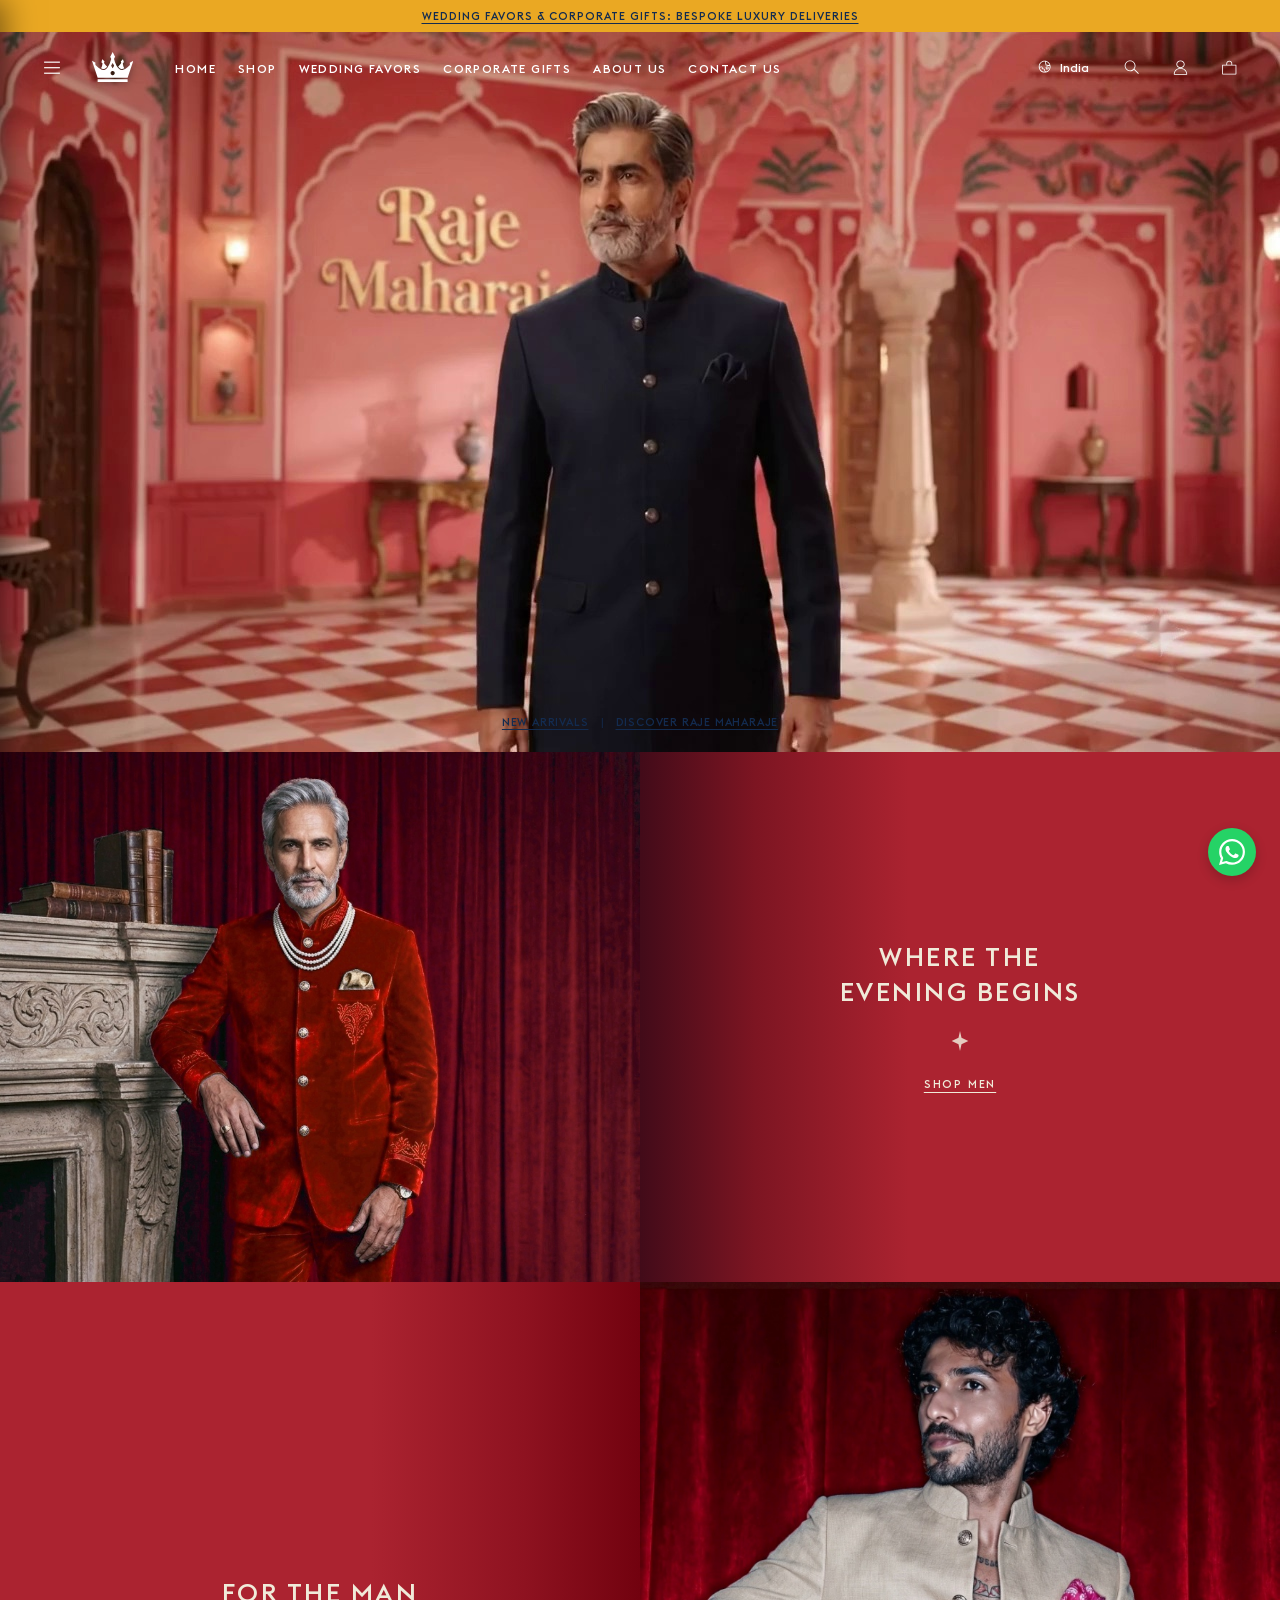
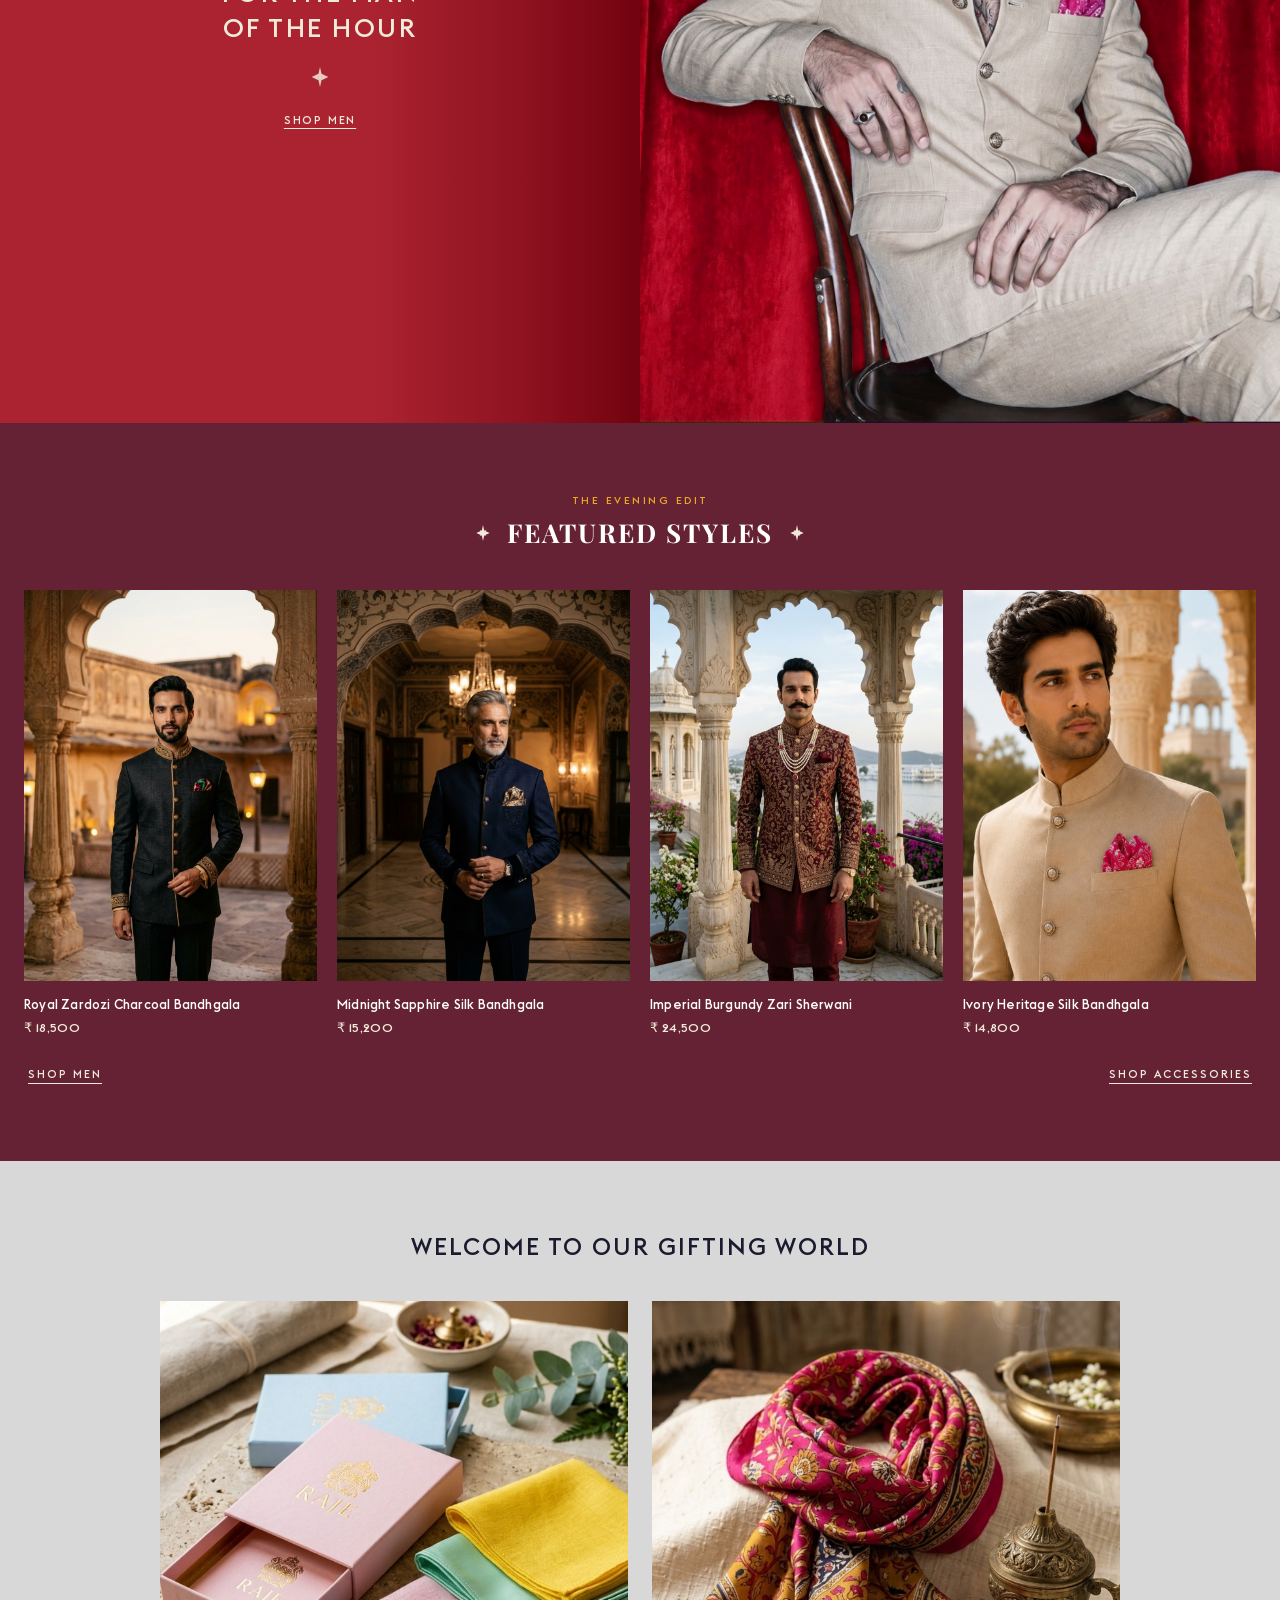
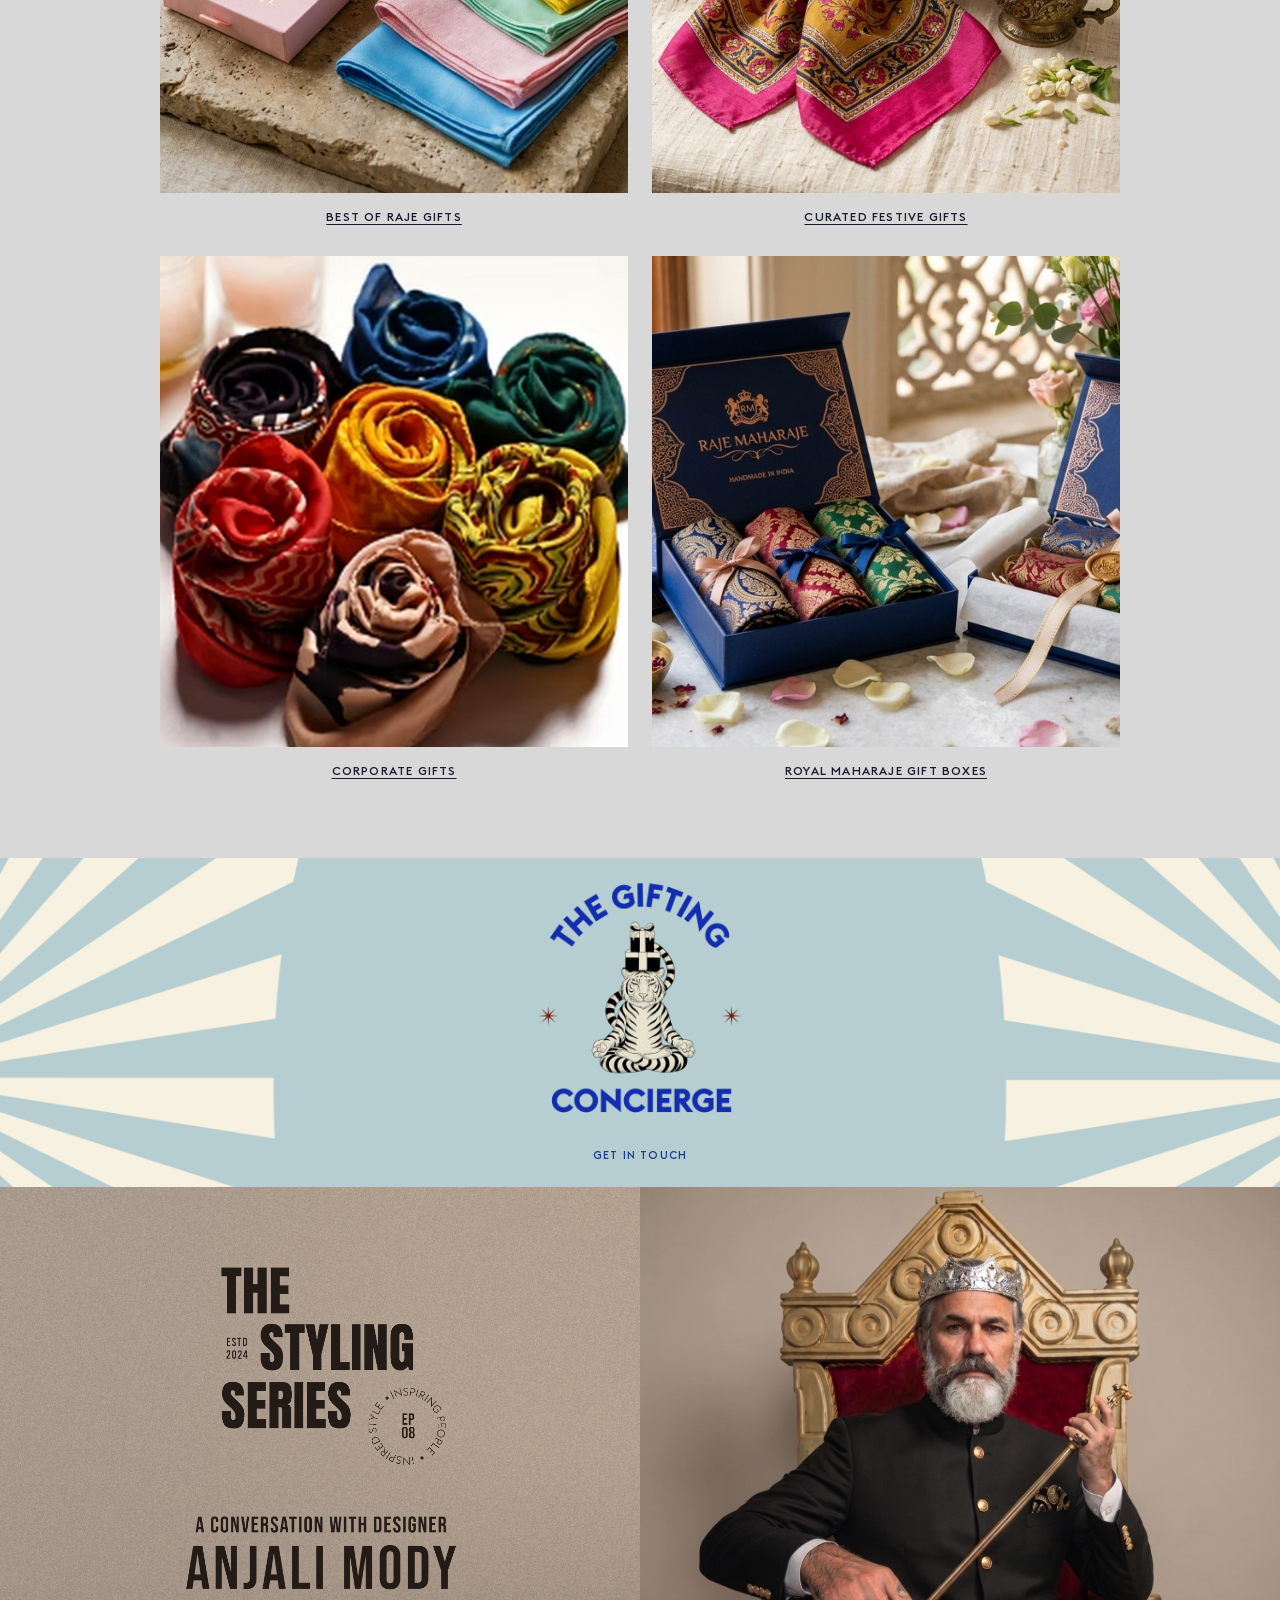
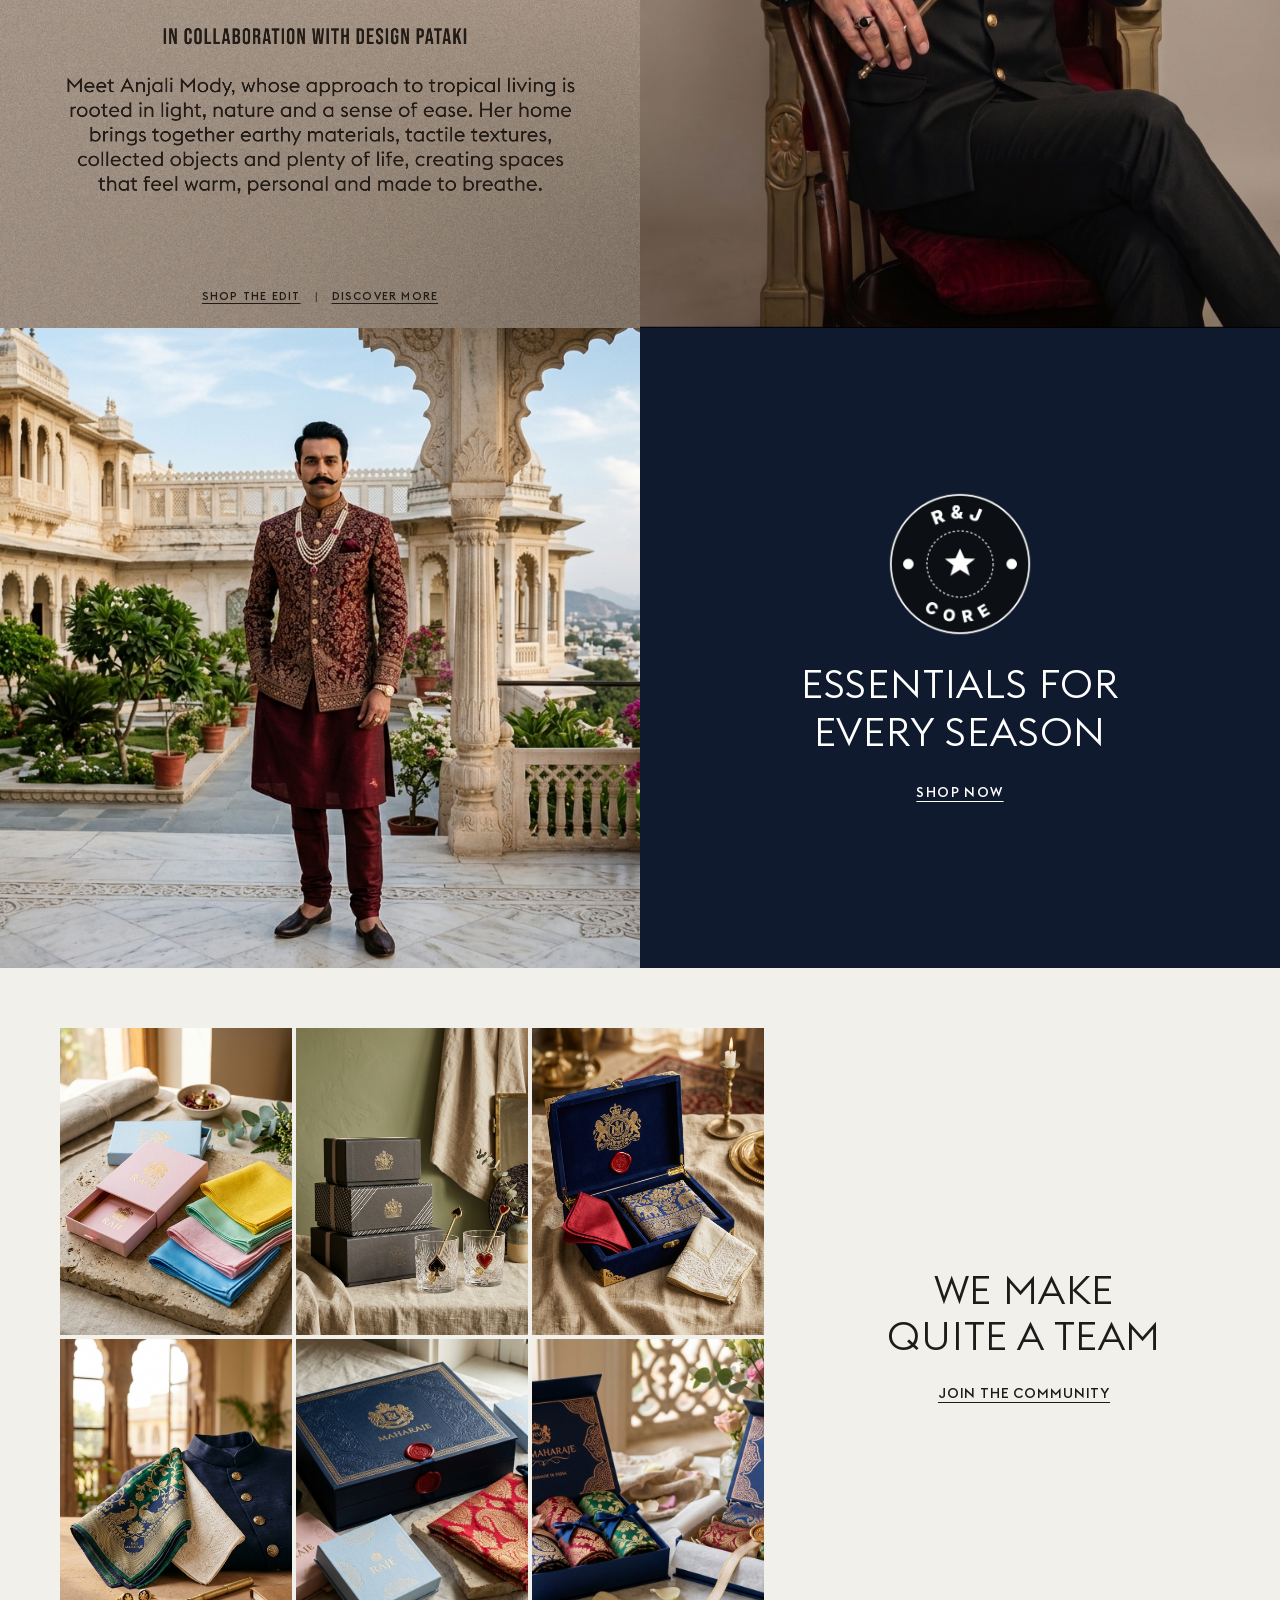
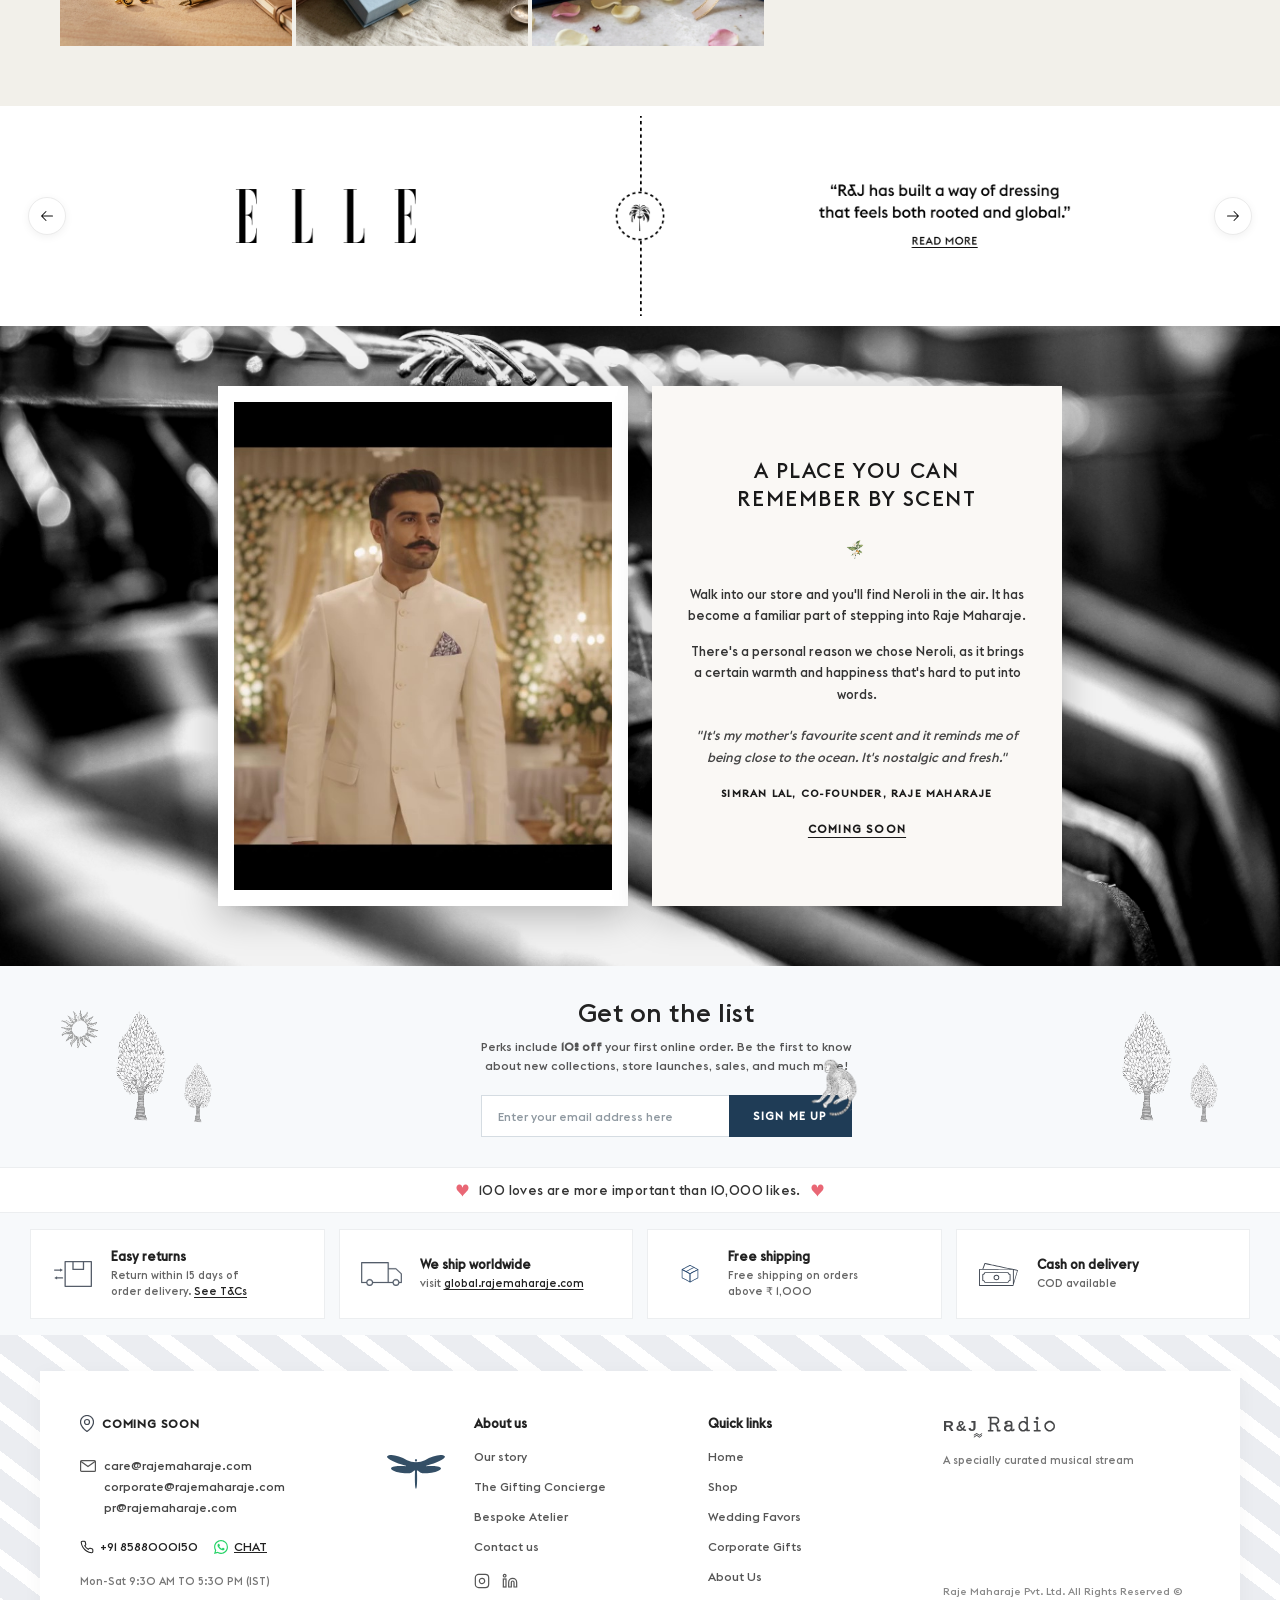
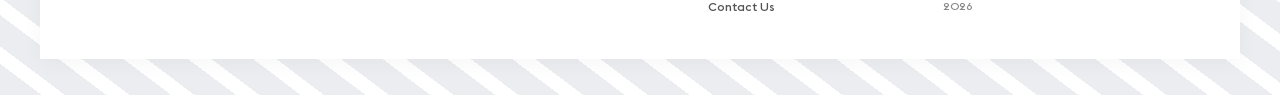
==== commit e1c4b7ce: "Update simple royal crown logo without text for desktop and mobile, adjust mobile hero height by 15v" ====
--- a/index.html
+++ b/index.html
@@ -42,8 +42,9 @@
         </button>
 
         <a href="#heroCampaign" class="brand-logo" aria-label="Raje Maharaje Homepage" data-url="#heroCampaign">
-          <span class="brand-logo-text brand-full">RAJE MAHARAJE</span>
-          <span class="brand-logo-text brand-short">R&amp;J</span>
+          <svg class="brand-crown-icon" viewBox="0 0 776 563" fill="#FFFFFF" xmlns="http://www.w3.org/2000/svg" aria-label="Raje Maharaje Crown Logo">
+            <path fill-rule="evenodd" d="M 106 512 L 106 561 L 669 561 L 668 511 Z M 581 137 L 579 138 L 540 179 L 544 186 L 548 200 L 548 207 L 534 227 L 519 245 L 501 263 L 491 270 L 491 272 L 506 292 L 520 305 L 533 313 L 541 316 L 550 318 L 570 318 L 581 316 L 596 311 L 606 306 L 594 282 L 585 254 L 580 228 L 579 213 L 586 204 L 592 198 L 598 194 L 599 191 L 597 187 L 597 184 Z M 194 137 L 184 166 L 184 169 L 176 191 L 176 193 L 181 196 L 191 206 L 196 213 L 196 221 L 194 235 L 188 261 L 183 277 L 179 287 L 169 306 L 182 312 L 199 317 L 205 318 L 225 318 L 231 317 L 246 311 L 260 301 L 275 285 L 283 274 L 284 270 L 279 267 L 272 261 L 258 247 L 235 219 L 227 207 L 227 201 L 229 192 L 235 178 L 196 138 Z M 775 165 L 709 200 L 712 242 L 667 287 L 623 318 L 571 336 L 535 333 L 512 321 L 484 293 L 461 257 L 432 190 L 414 131 L 421 110 L 435 93 L 388 0 L 340 93 L 353 108 L 361 131 L 329 226 L 288 297 L 267 318 L 243 332 L 227 336 L 185 332 L 127 302 L 65 245 L 62 218 L 67 201 L 0 165 L 106 485 L 669 485 Z M 386 356 L 390 356 L 391 357 L 396 357 L 402 359 L 411 364 L 419 372 L 421 375 L 425 384 L 426 388 L 426 403 L 424 410 L 419 419 L 410 428 L 407 430 L 403 432 L 393 435 L 382 435 L 372 432 L 365 428 L 357 420 L 353 414 L 351 410 L 349 403 L 349 388 L 351 381 L 353 377 L 357 371 L 363 365 L 367 362 L 373 359 L 379 357 Z M 386 208 L 389 208 L 390 211 L 392 213 L 396 221 L 415 255 L 415 258 L 408 271 L 396 291 L 392 300 L 390 302 L 389 305 L 386 305 L 385 302 L 383 300 L 360 258 L 360 255 L 382 215 L 384 213 Z"/>
+          </svg>
         </a>
 
         <nav class="header-nav">
--- a/style.css
+++ b/style.css
@@ -236,6 +236,22 @@
   display: inline-flex;
   align-items: center;
   text-decoration: none;
+}
+
+.brand-crown-icon {
+  display: block;
+  height: 30px;
+  width: auto;
+  max-width: 44px;
+  color: #FFFFFF;
+  fill: #FFFFFF;
+  filter: drop-shadow(0 1px 4px rgba(0, 0, 0, 0.45));
+  transition: transform 0.25s cubic-bezier(0.16, 1, 0.3, 1), opacity 0.2s ease;
+}
+
+.brand-logo:hover .brand-crown-icon {
+  transform: scale(1.08);
+  opacity: 0.92;
 }
 
 .brand-logo-text {
@@ -580,7 +596,8 @@
   align-items: center;
   justify-content: center;
   width: 100%;
-  min-height: calc(100vh - 124px);
+  min-height: calc(85vh - 124px);
+  min-height: calc(85dvh - 124px);
   padding: 20px 0 32px;
   background: radial-gradient(ellipse at 50% 36%, var(--color-hero-plum-glow) 0%, var(--color-hero-plum) 65%, var(--color-hero-plum-deep) 100%);
   text-align: center;
@@ -2232,18 +2249,20 @@
     position: absolute;
     left: 50%;
     transform: translateX(-50%);
+    display: flex;
+    align-items: center;
+    justify-content: center;
+  }
+  .brand-crown-icon {
+    height: 26px;
+    width: auto;
+    max-width: 38px;
   }
   .brand-logo-text.brand-full {
     display: none;
   }
   .brand-logo-text.brand-short {
-    display: inline-block;
-    font-family: 'Cinzel', 'Playfair Display', serif;
-    font-size: 21px;
-    font-weight: 600;
-    letter-spacing: 4px;
-    color: #FFFFFF;
-    text-shadow: 0 1px 4px rgba(0, 0, 0, 0.4);
+    display: none;
   }
   .country-pill {
     display: none;
@@ -2296,8 +2315,9 @@
     align-items: center;
     justify-content: flex-start;
     width: 100%;
-    min-height: 100vh;
-    padding: 136px 0 36px;
+    min-height: 85vh;
+    min-height: 85dvh;
+    padding: 124px 0 28px;
   }
 
   .products-grid {
@@ -2381,8 +2401,10 @@
   .header-inner {
     padding: 0 14px;
   }
-  .brand-logo svg {
-    width: 88px;
+  .brand-crown-icon {
+    height: 23px;
+    width: auto;
+    max-width: 34px;
   }
   .country-pill span {
     display: none;
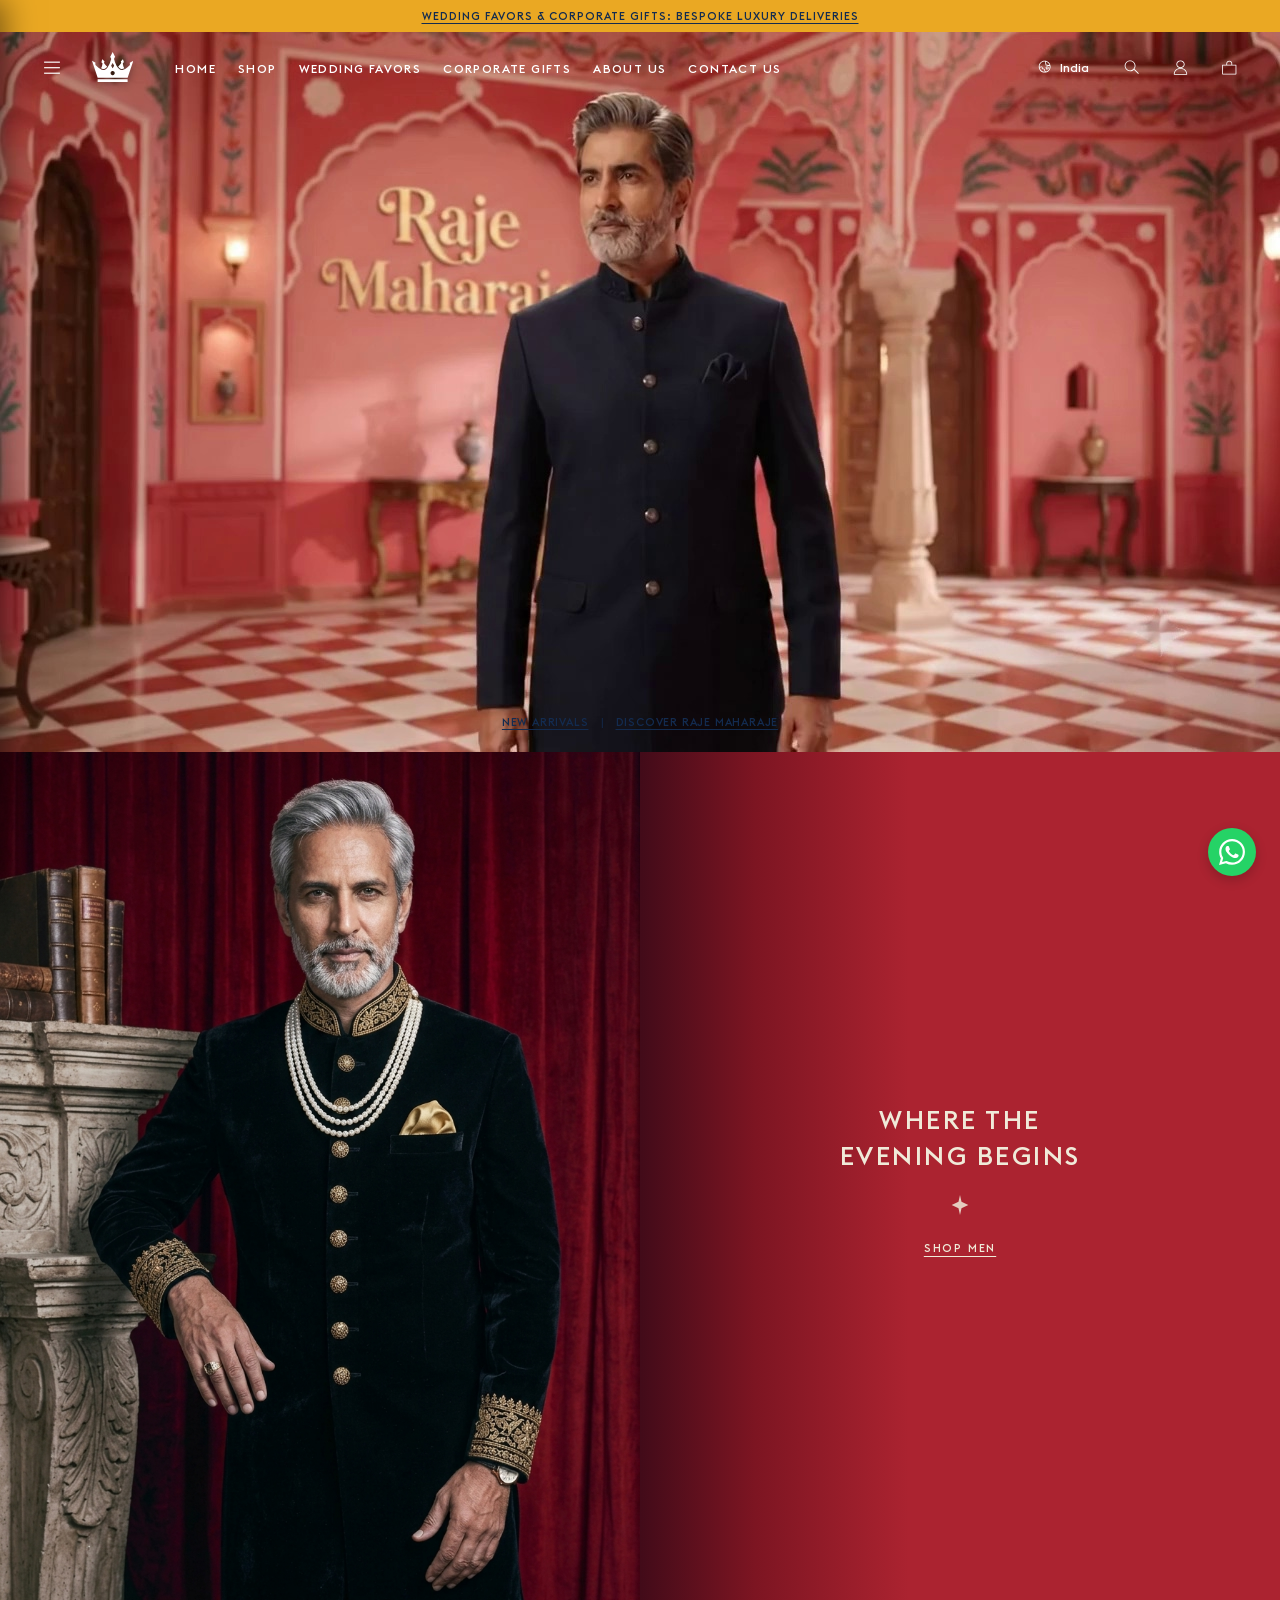
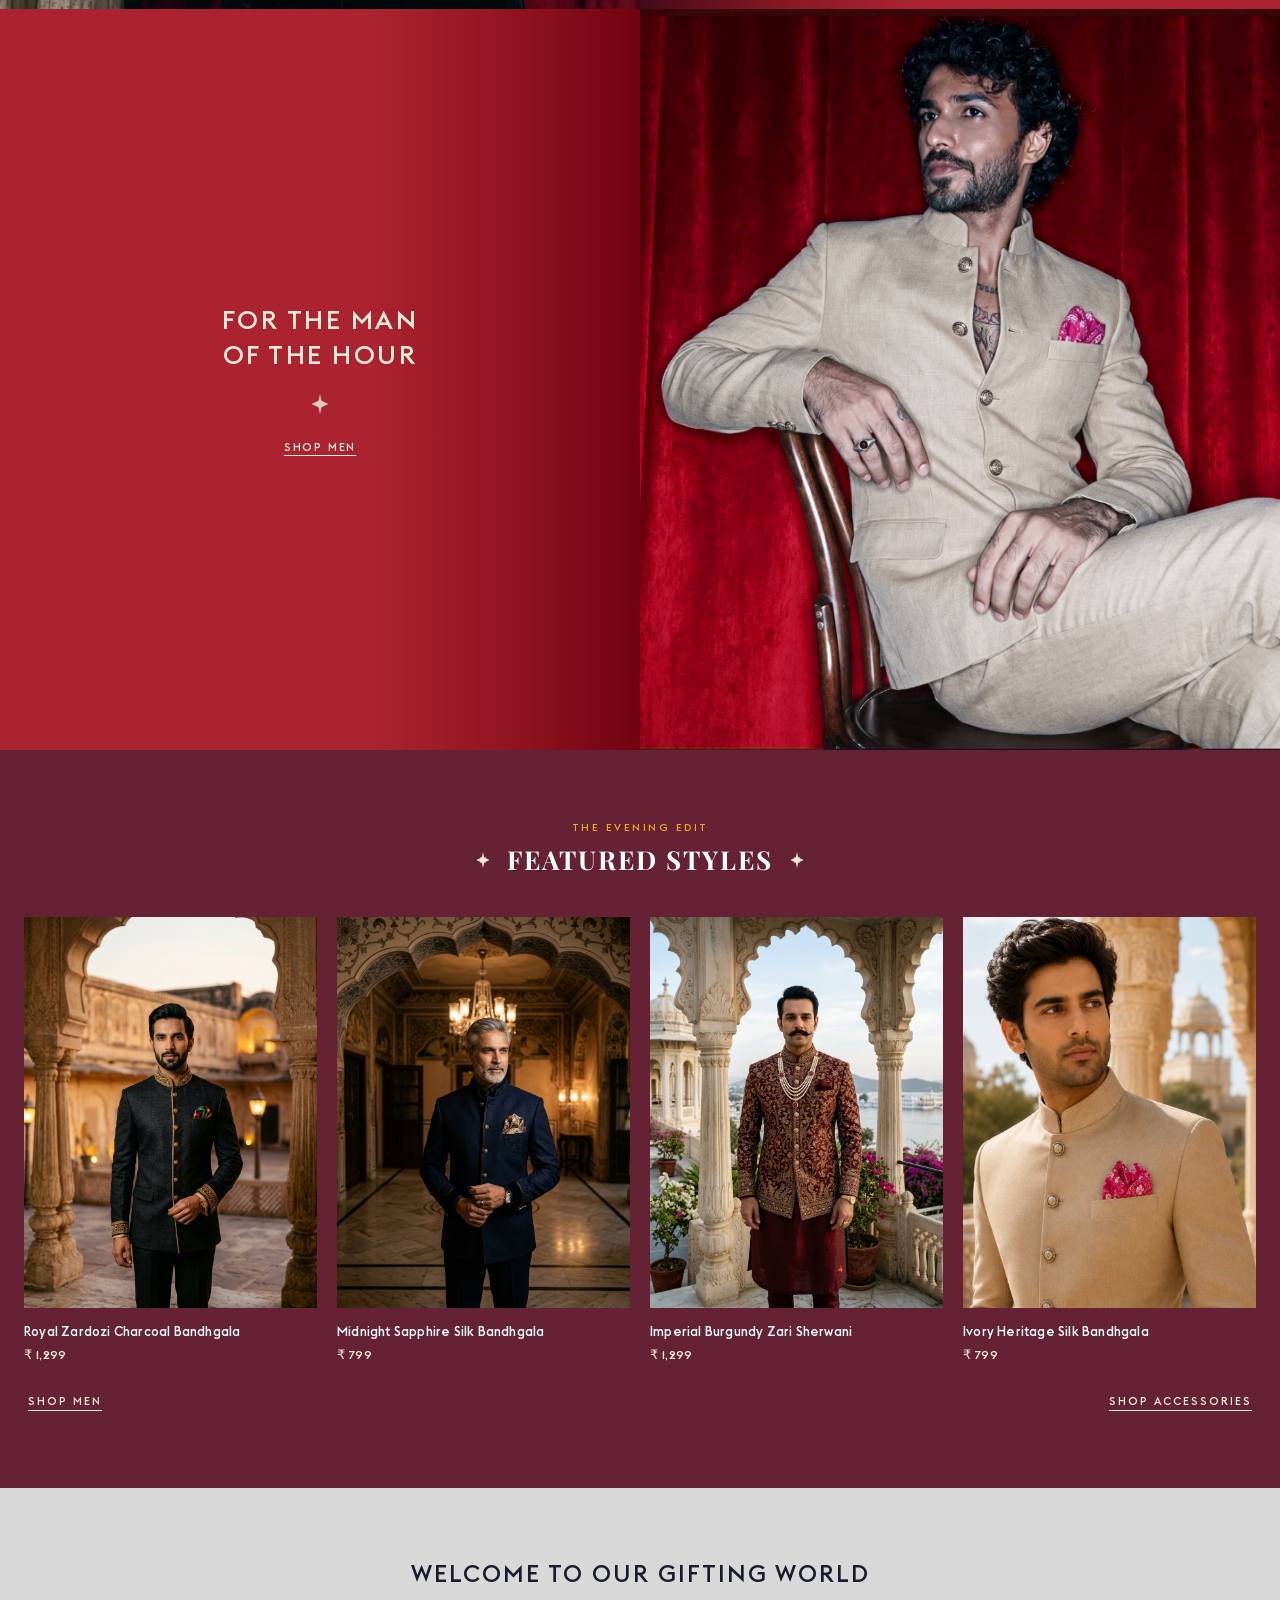
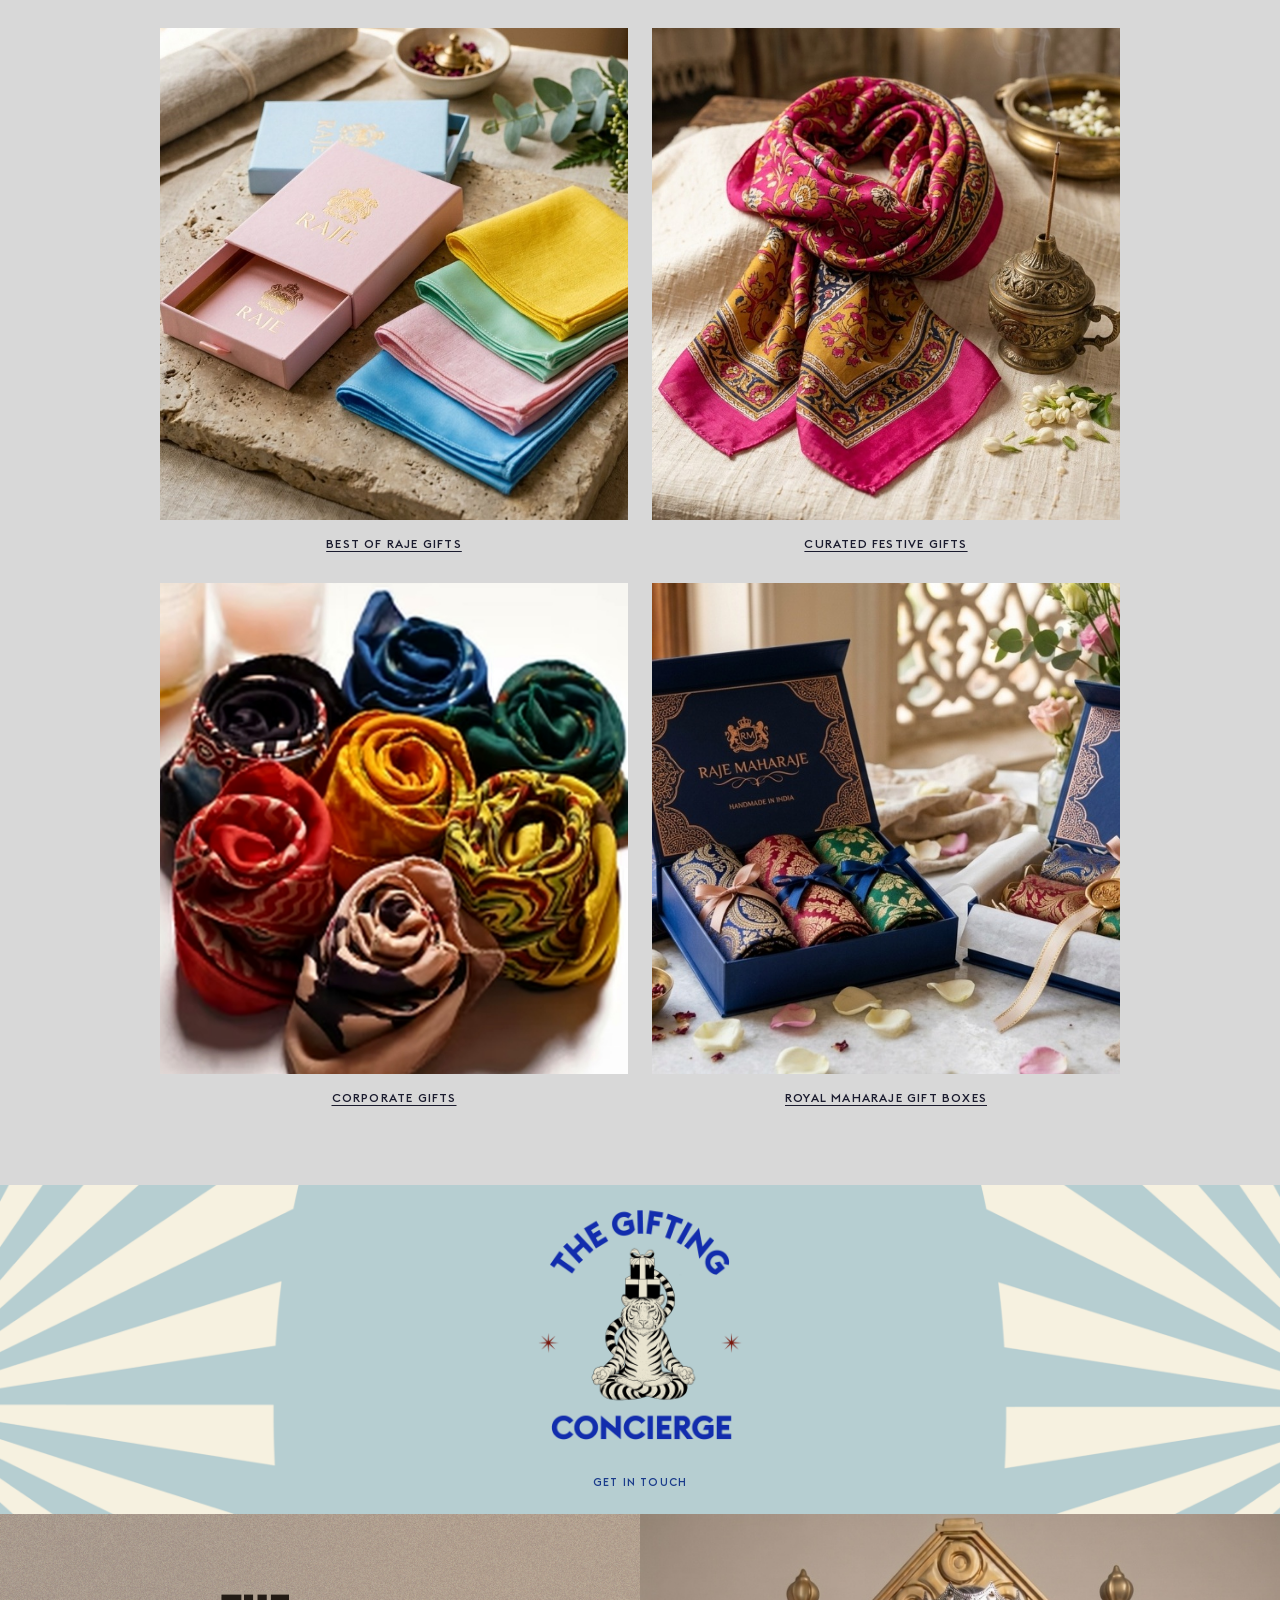
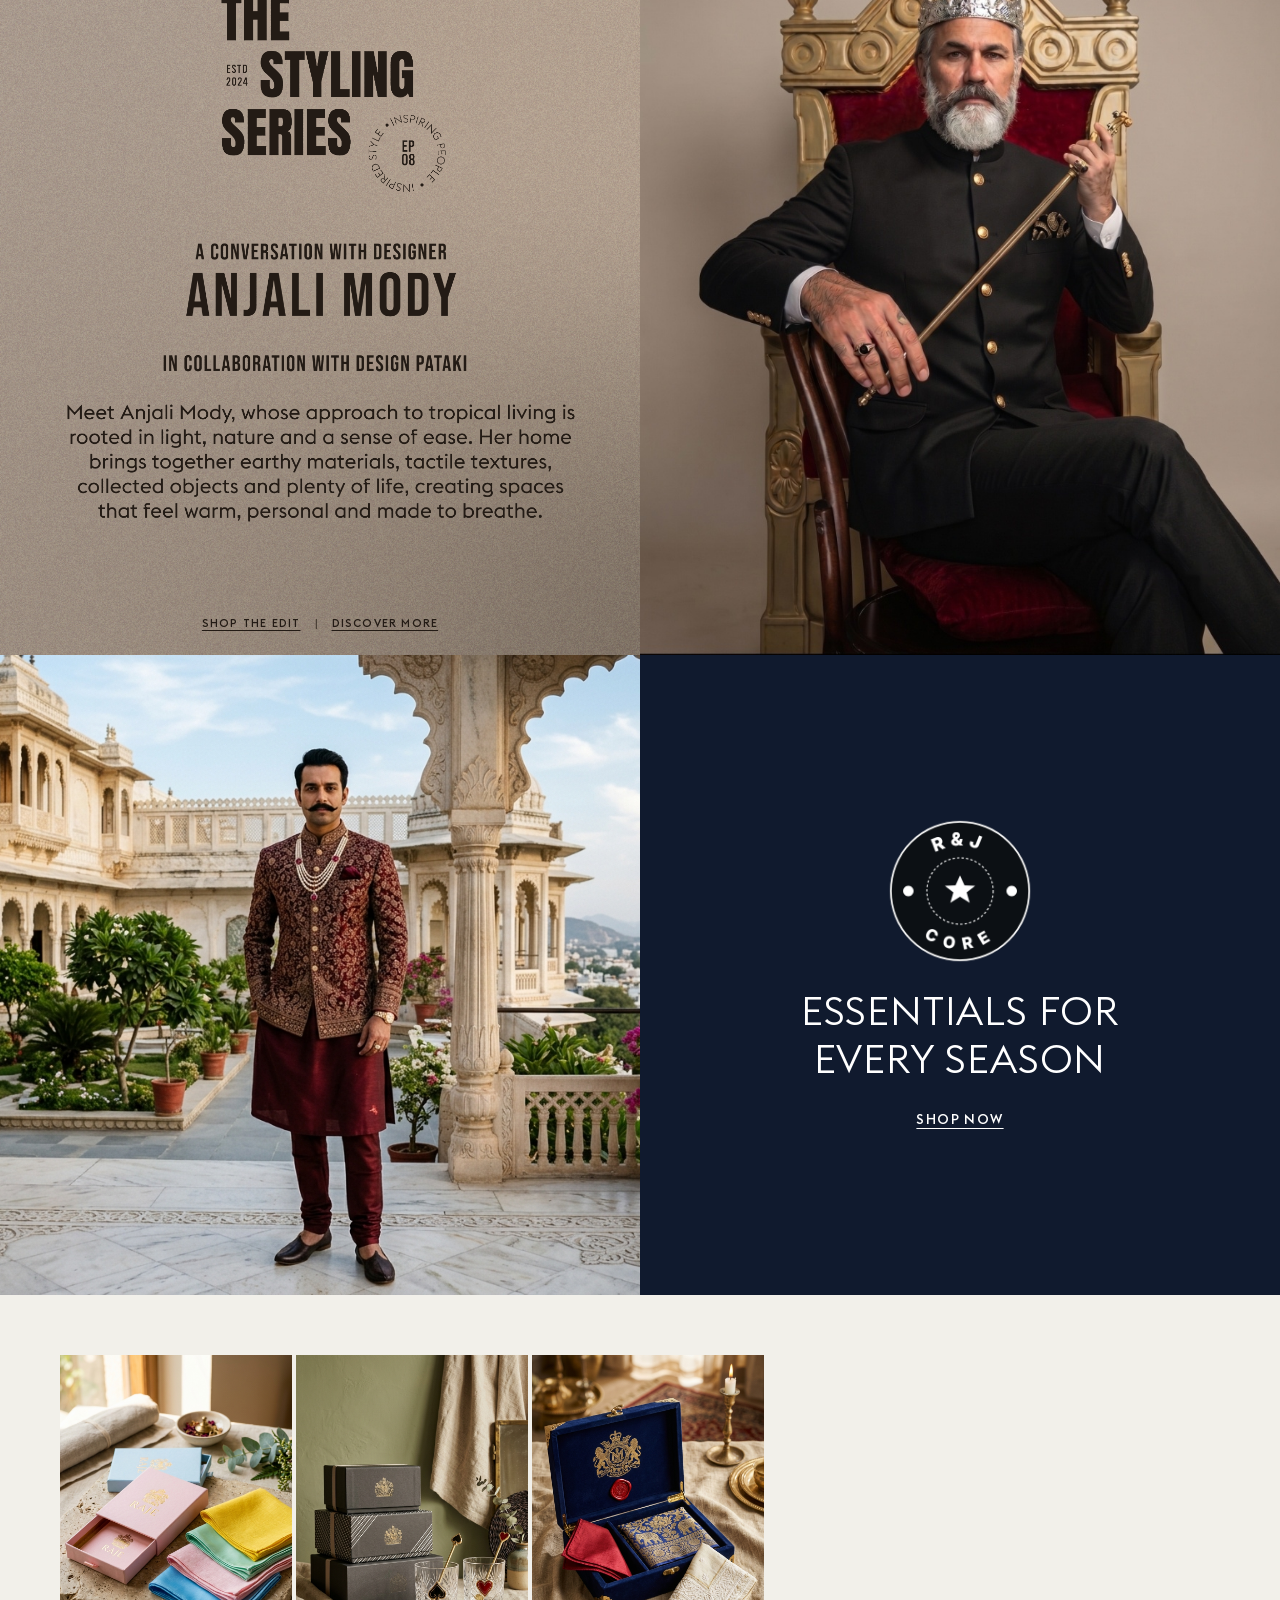
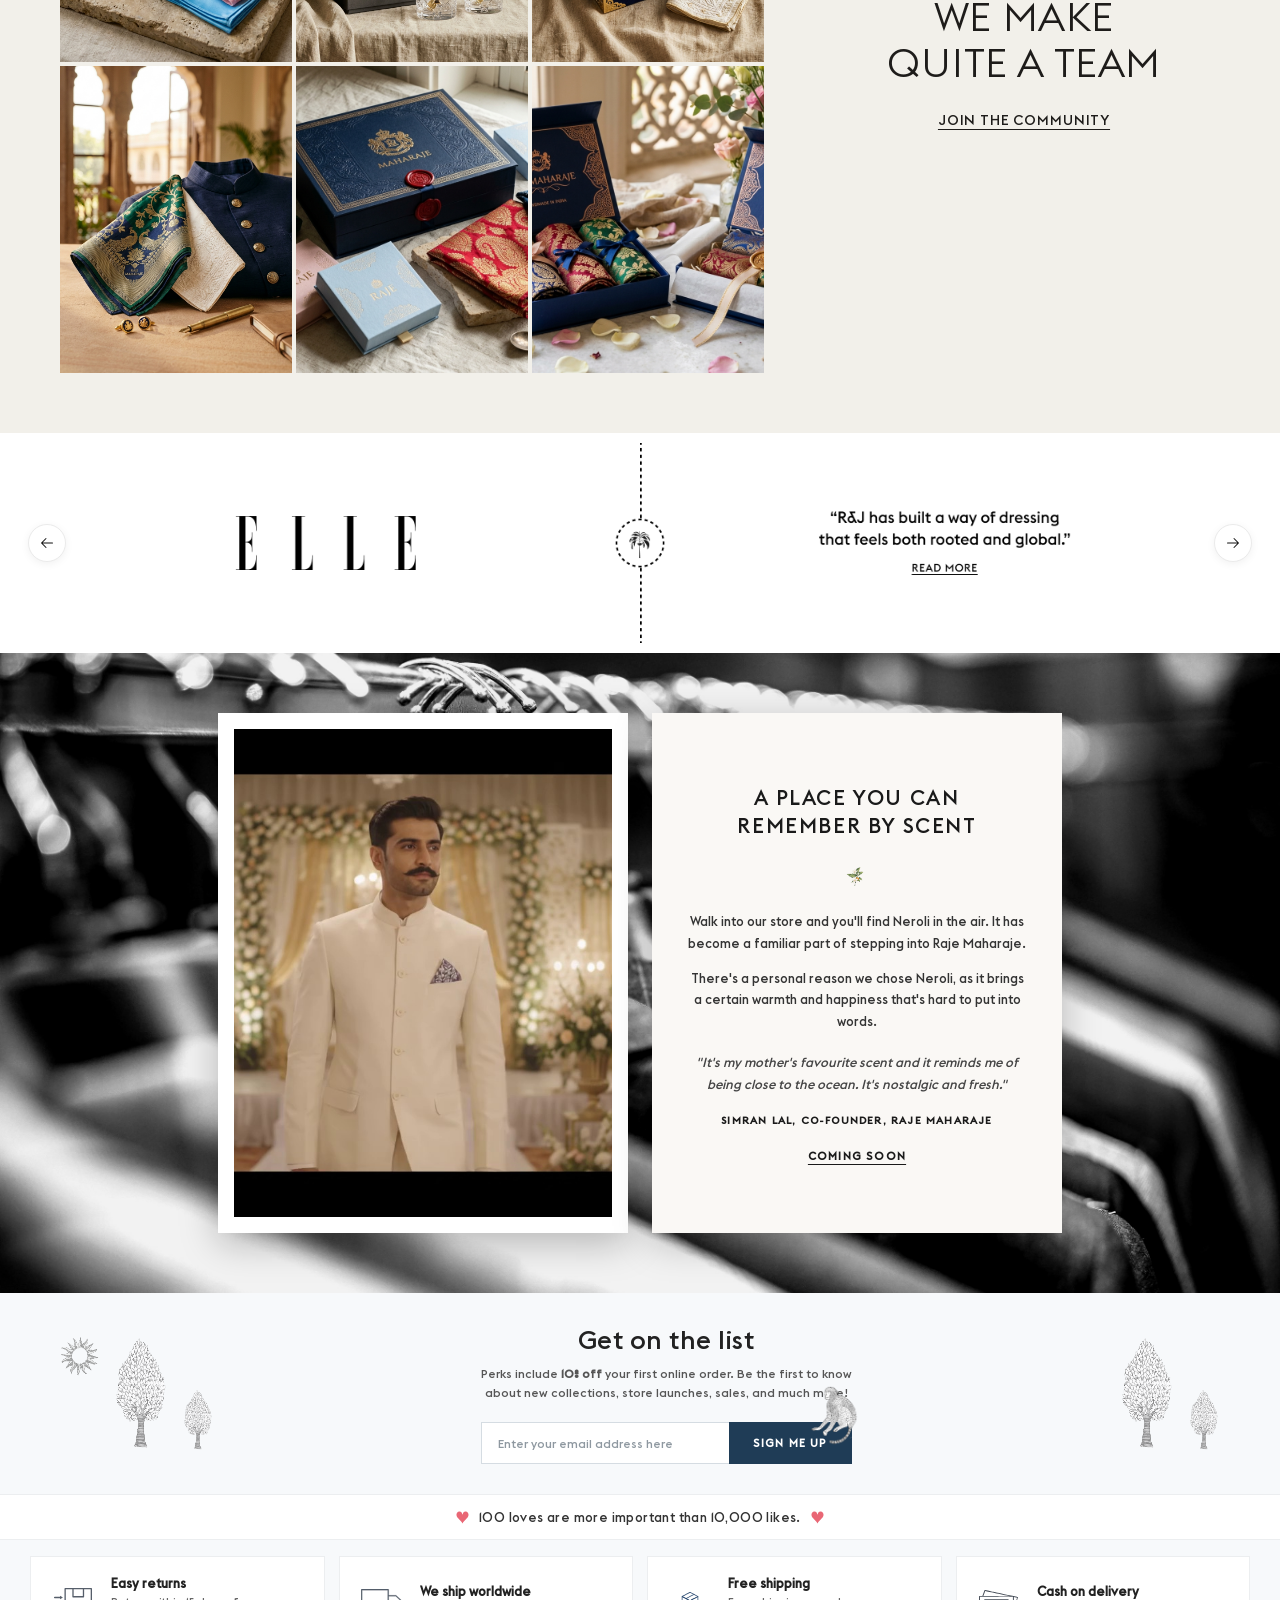
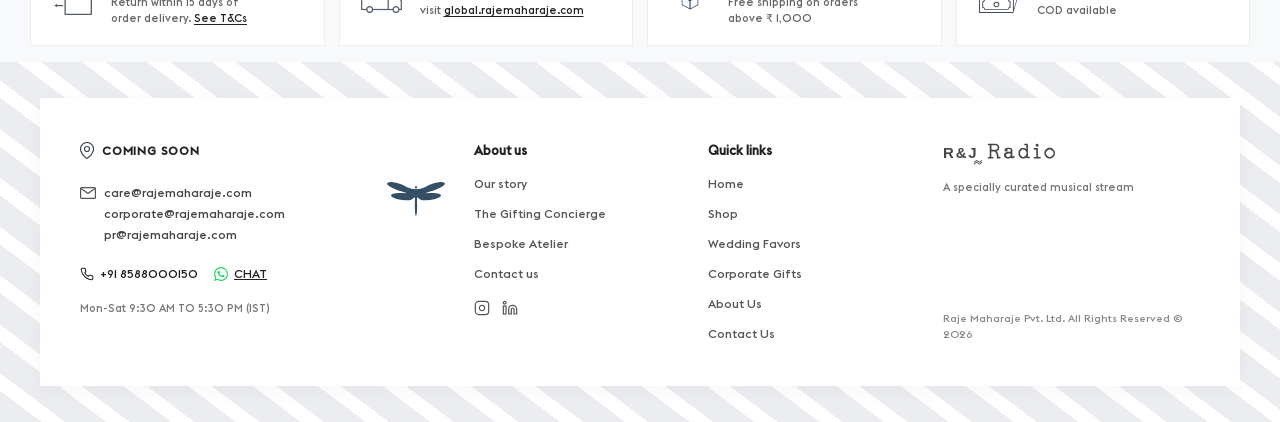
==== commit 60c5ba35: "Update model dress to bespoke midnight black royal velvet bandhgala with same model and background" ====
--- a/index.html
+++ b/index.html
@@ -252,7 +252,7 @@
           </div>
           <div class="product-meta">
             <h4>Royal Zardozi Charcoal Bandhgala</h4>
-            <p>₹ 18,500</p>
+            <p>₹ 1,299</p>
           </div>
         </div>
 
@@ -262,7 +262,7 @@
           </div>
           <div class="product-meta">
             <h4>Midnight Sapphire Silk Bandhgala</h4>
-            <p>₹ 15,200</p>
+            <p>₹ 799</p>
           </div>
         </div>
 
@@ -272,7 +272,7 @@
           </div>
           <div class="product-meta">
             <h4>Imperial Burgundy Zari Sherwani</h4>
-            <p>₹ 24,500</p>
+            <p>₹ 1,299</p>
           </div>
         </div>
 
@@ -282,7 +282,7 @@
           </div>
           <div class="product-meta">
             <h4>Ivory Heritage Silk Bandhgala</h4>
-            <p>₹ 14,800</p>
+            <p>₹ 799</p>
           </div>
         </div>
       </div>
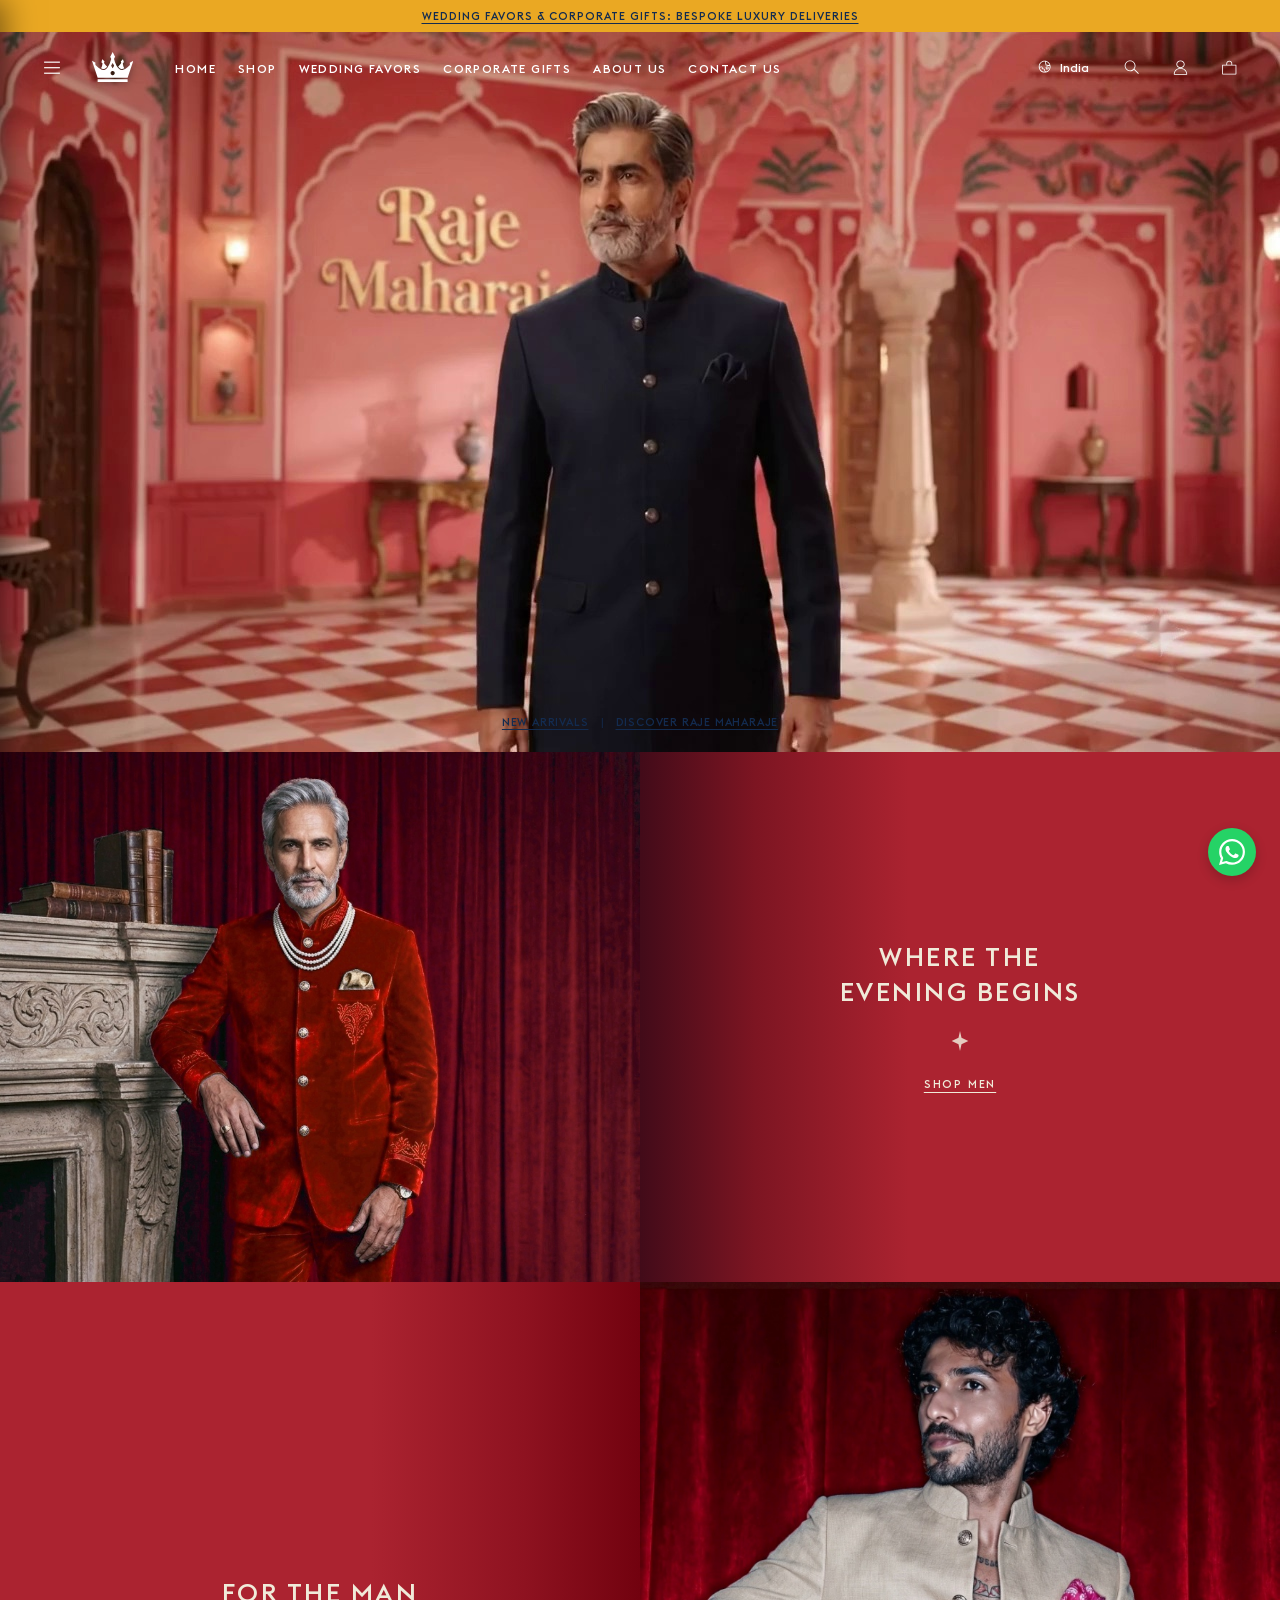
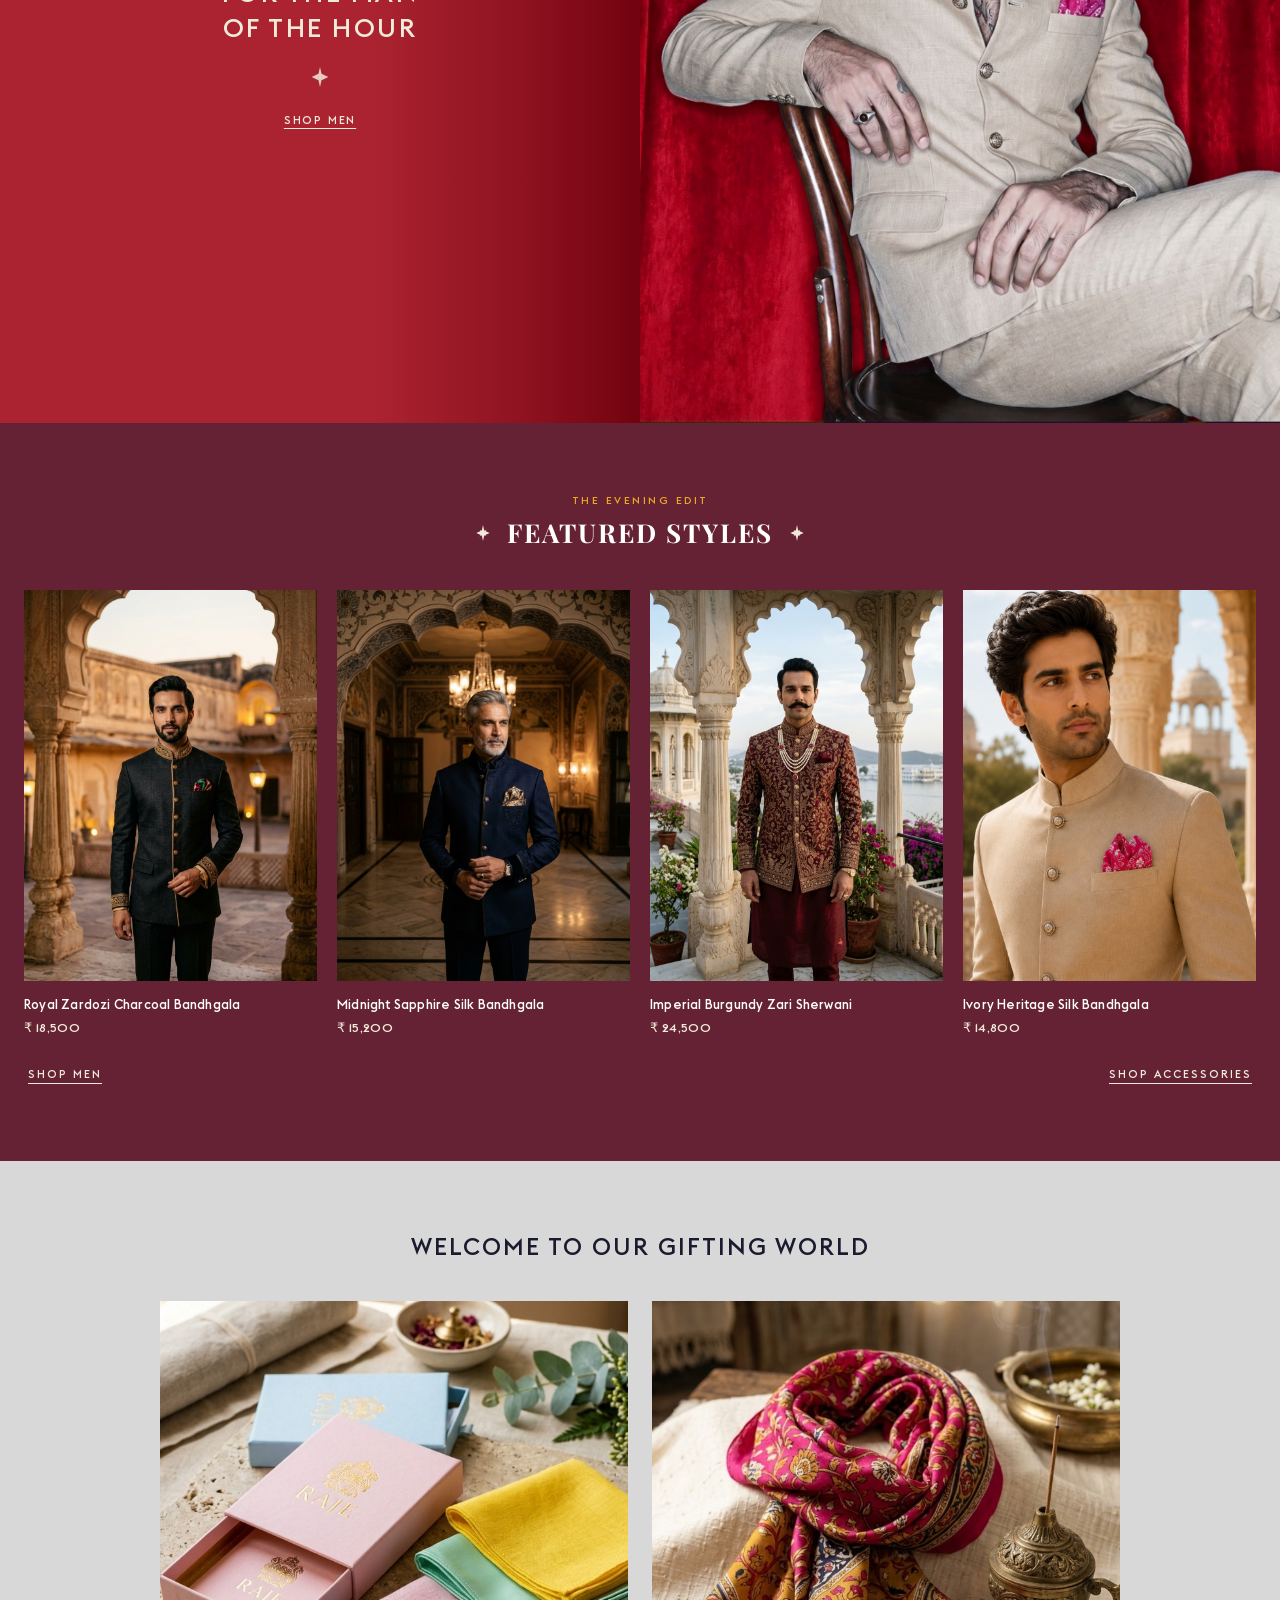
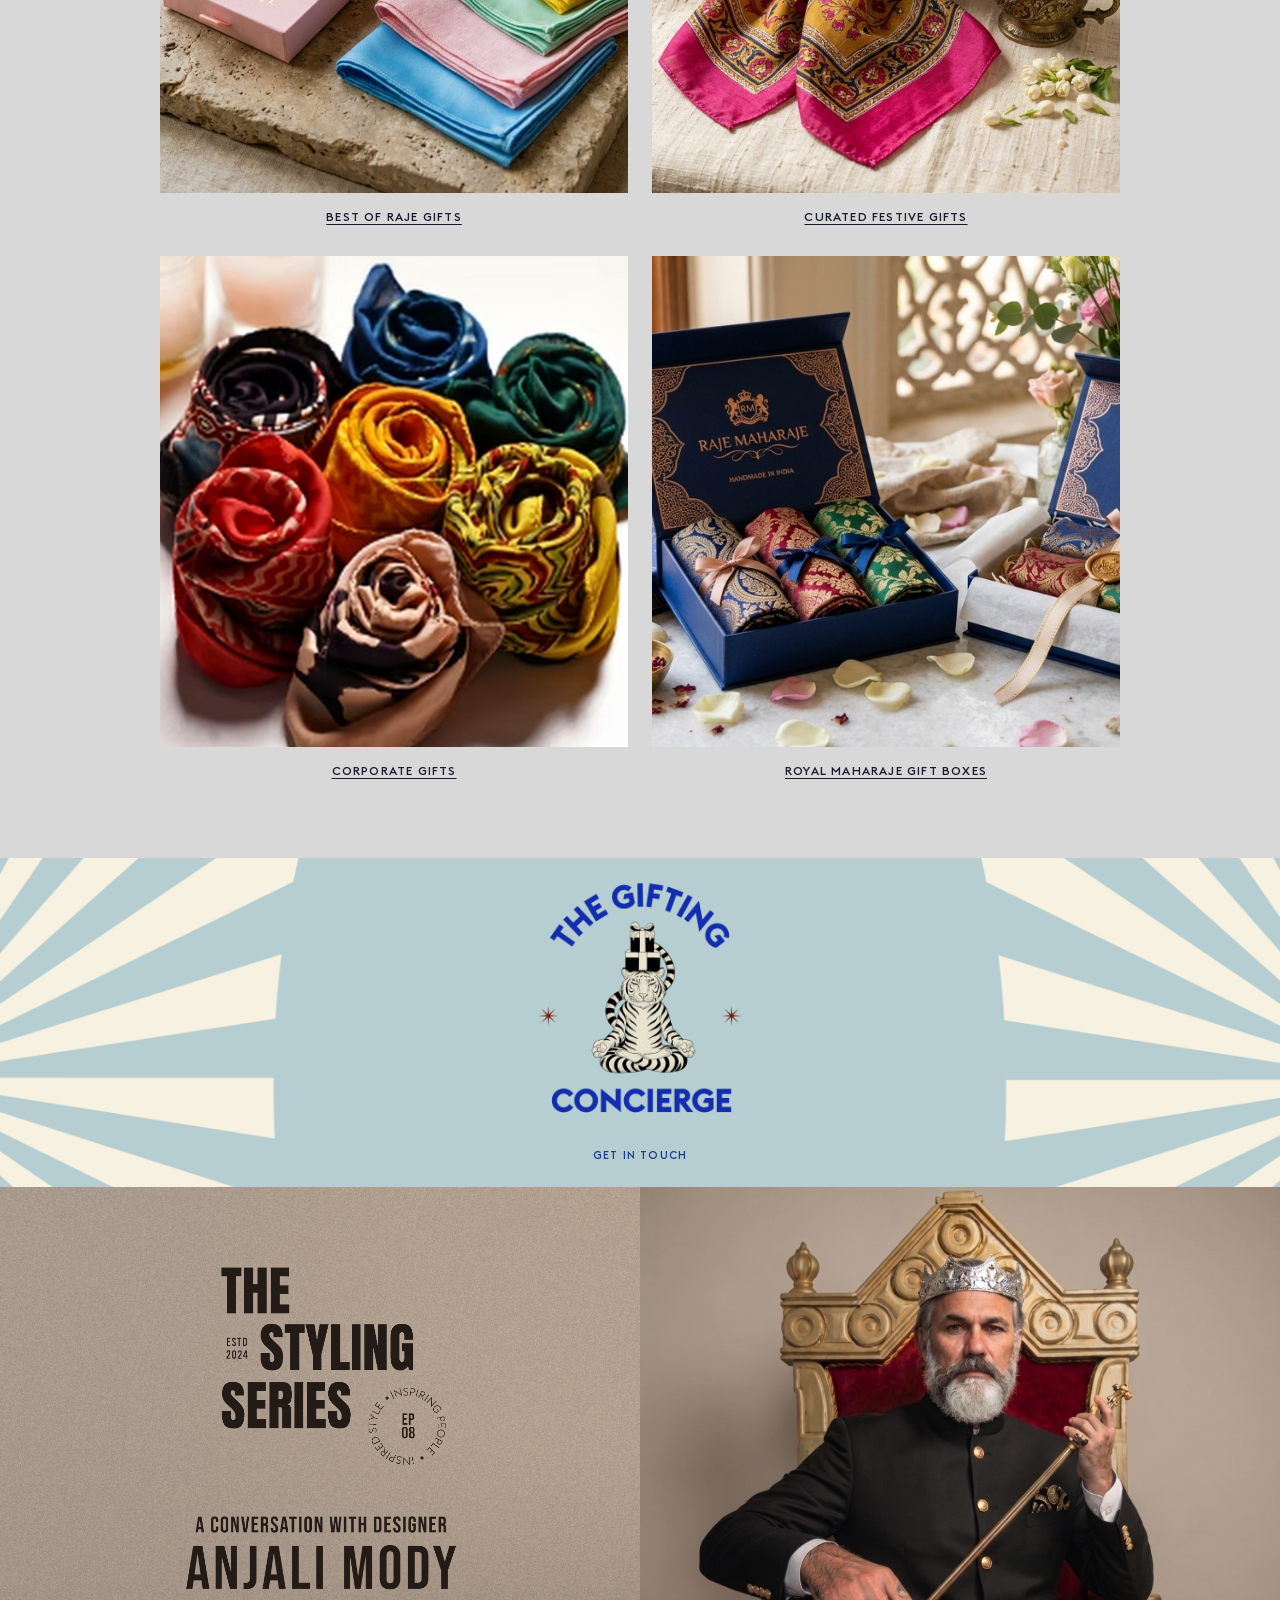
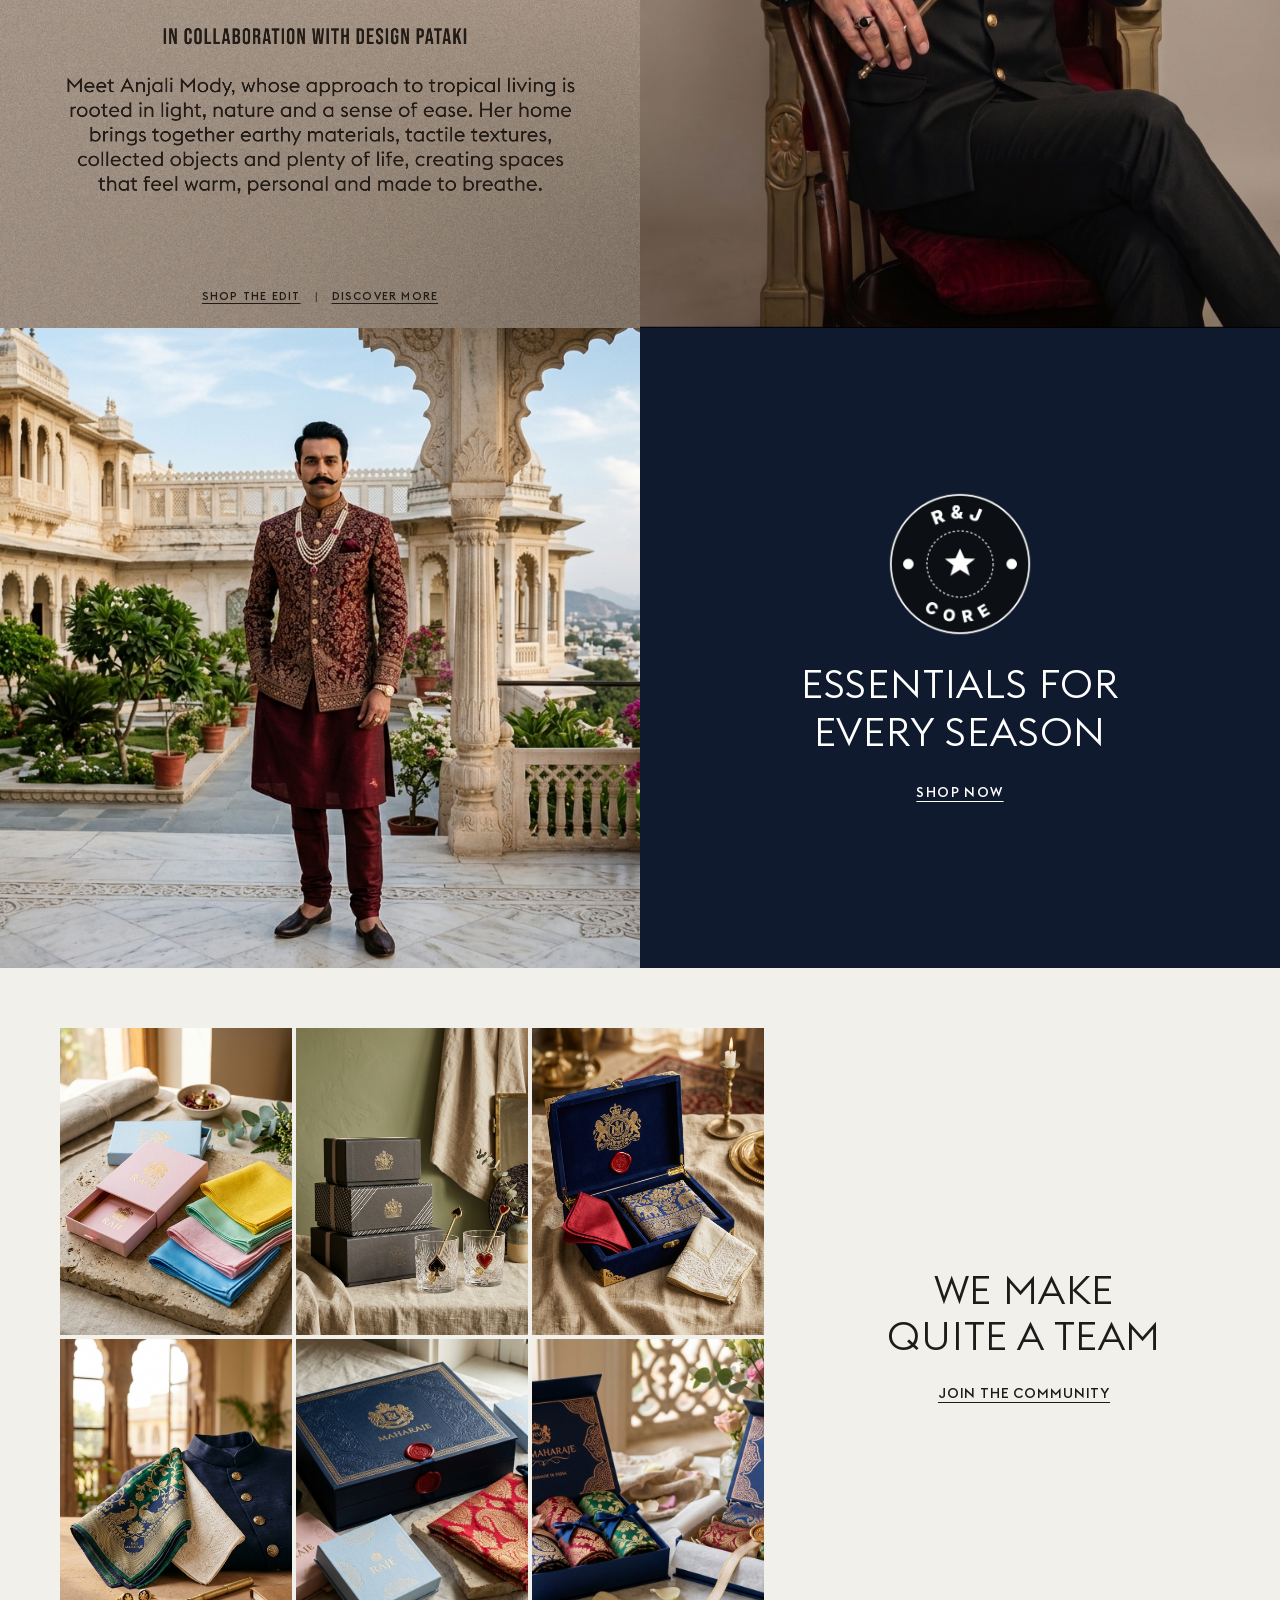
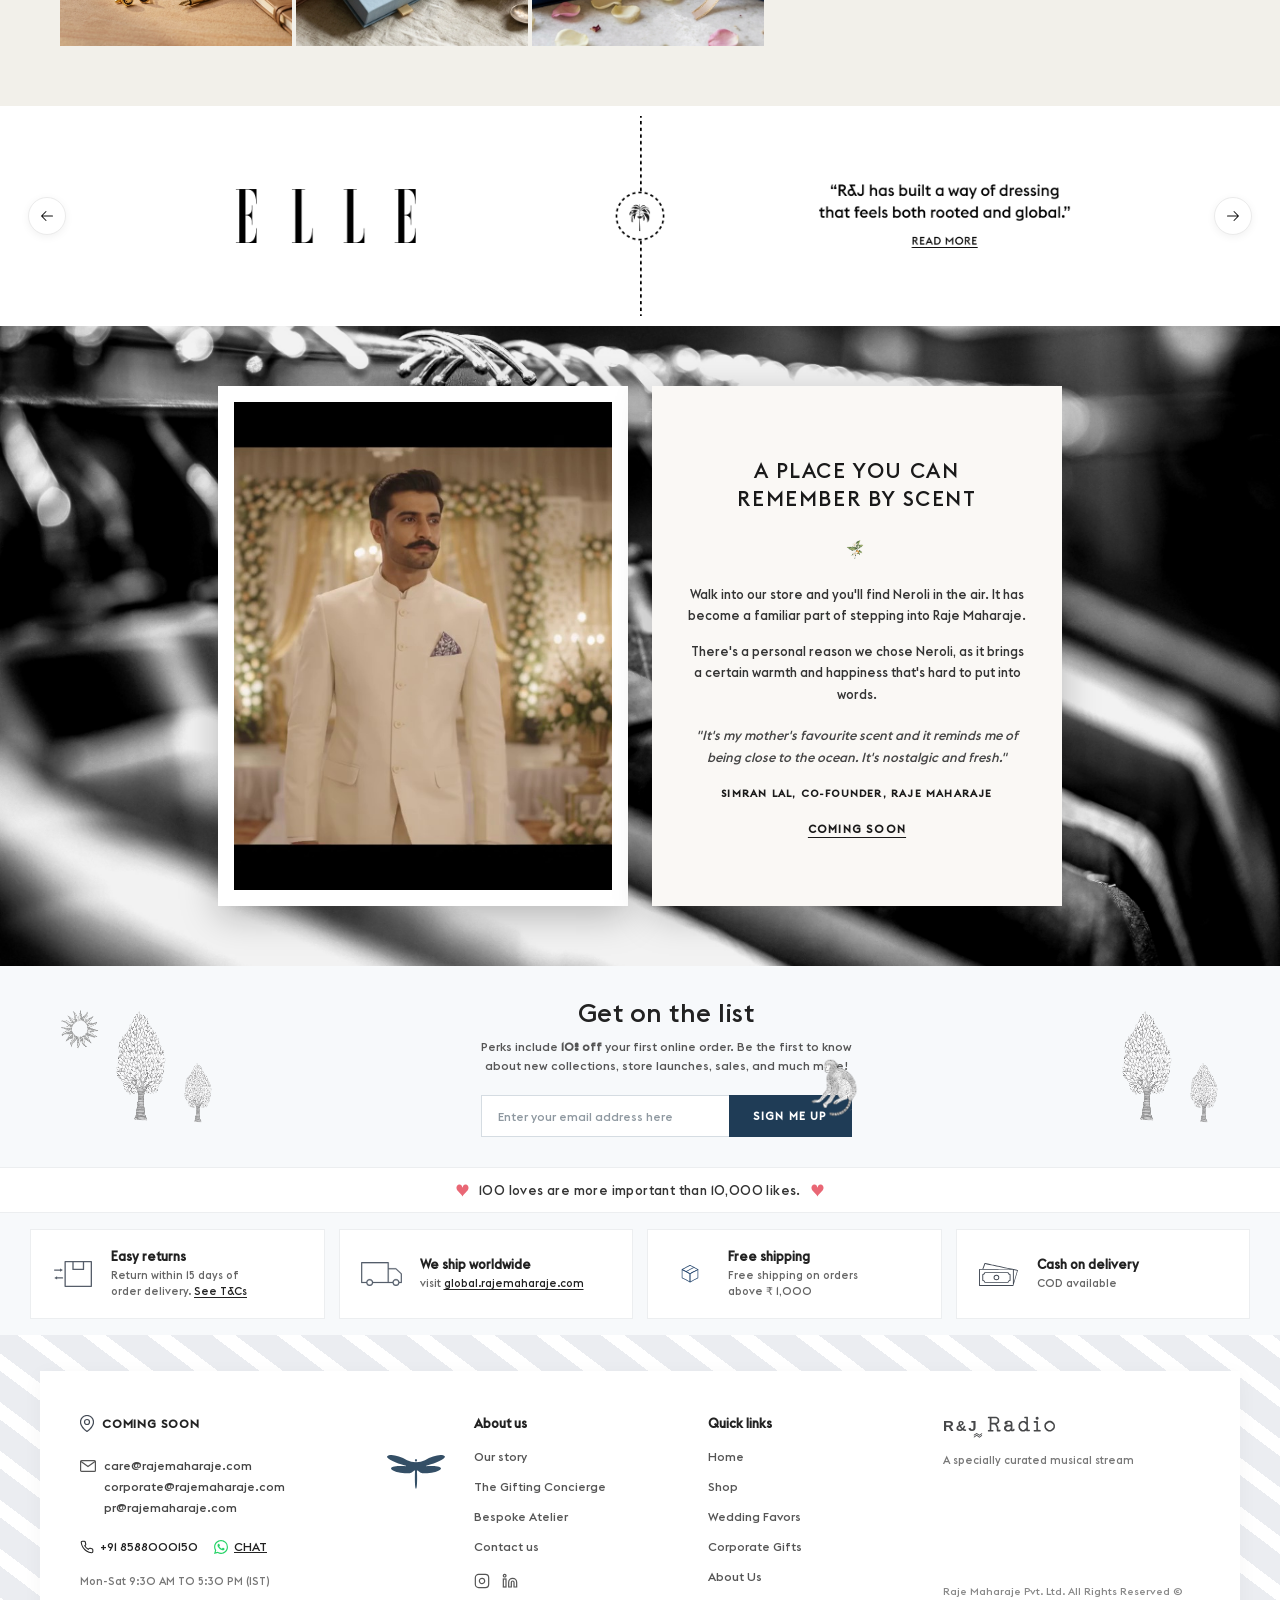
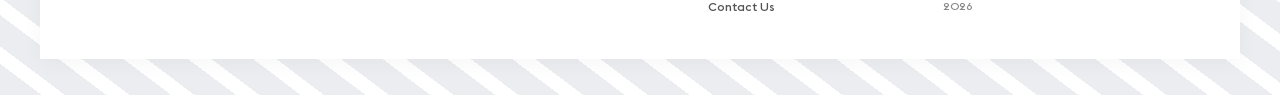
==== commit 2fc6d999: "Revert "Update model dress to bespoke midnight black royal velvet bandhgala with same model and back" ====
--- a/index.html
+++ b/index.html
@@ -252,7 +252,7 @@
           </div>
           <div class="product-meta">
             <h4>Royal Zardozi Charcoal Bandhgala</h4>
-            <p>₹ 1,299</p>
+            <p>₹ 18,500</p>
           </div>
         </div>
 
@@ -262,7 +262,7 @@
           </div>
           <div class="product-meta">
             <h4>Midnight Sapphire Silk Bandhgala</h4>
-            <p>₹ 799</p>
+            <p>₹ 15,200</p>
           </div>
         </div>
 
@@ -272,7 +272,7 @@
           </div>
           <div class="product-meta">
             <h4>Imperial Burgundy Zari Sherwani</h4>
-            <p>₹ 1,299</p>
+            <p>₹ 24,500</p>
           </div>
         </div>
 
@@ -282,7 +282,7 @@
           </div>
           <div class="product-meta">
             <h4>Ivory Heritage Silk Bandhgala</h4>
-            <p>₹ 799</p>
+            <p>₹ 14,800</p>
           </div>
         </div>
       </div>
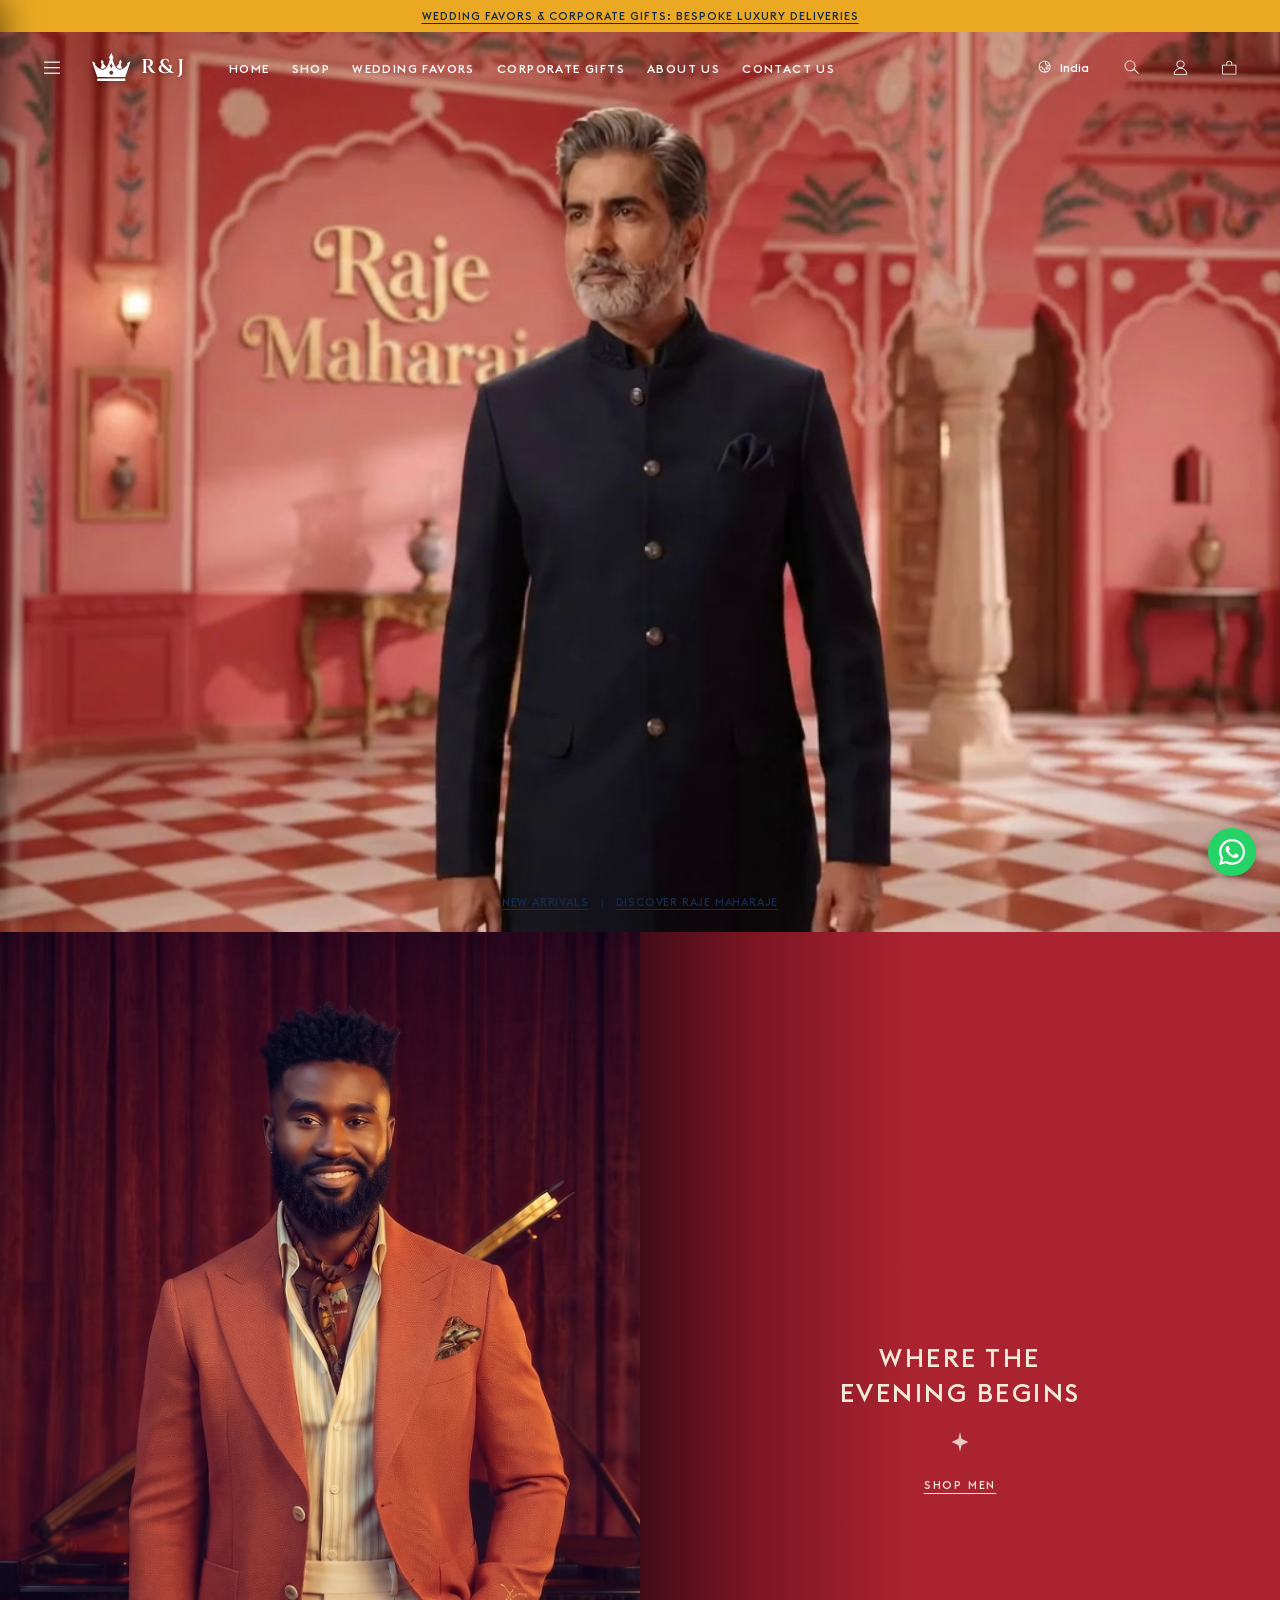
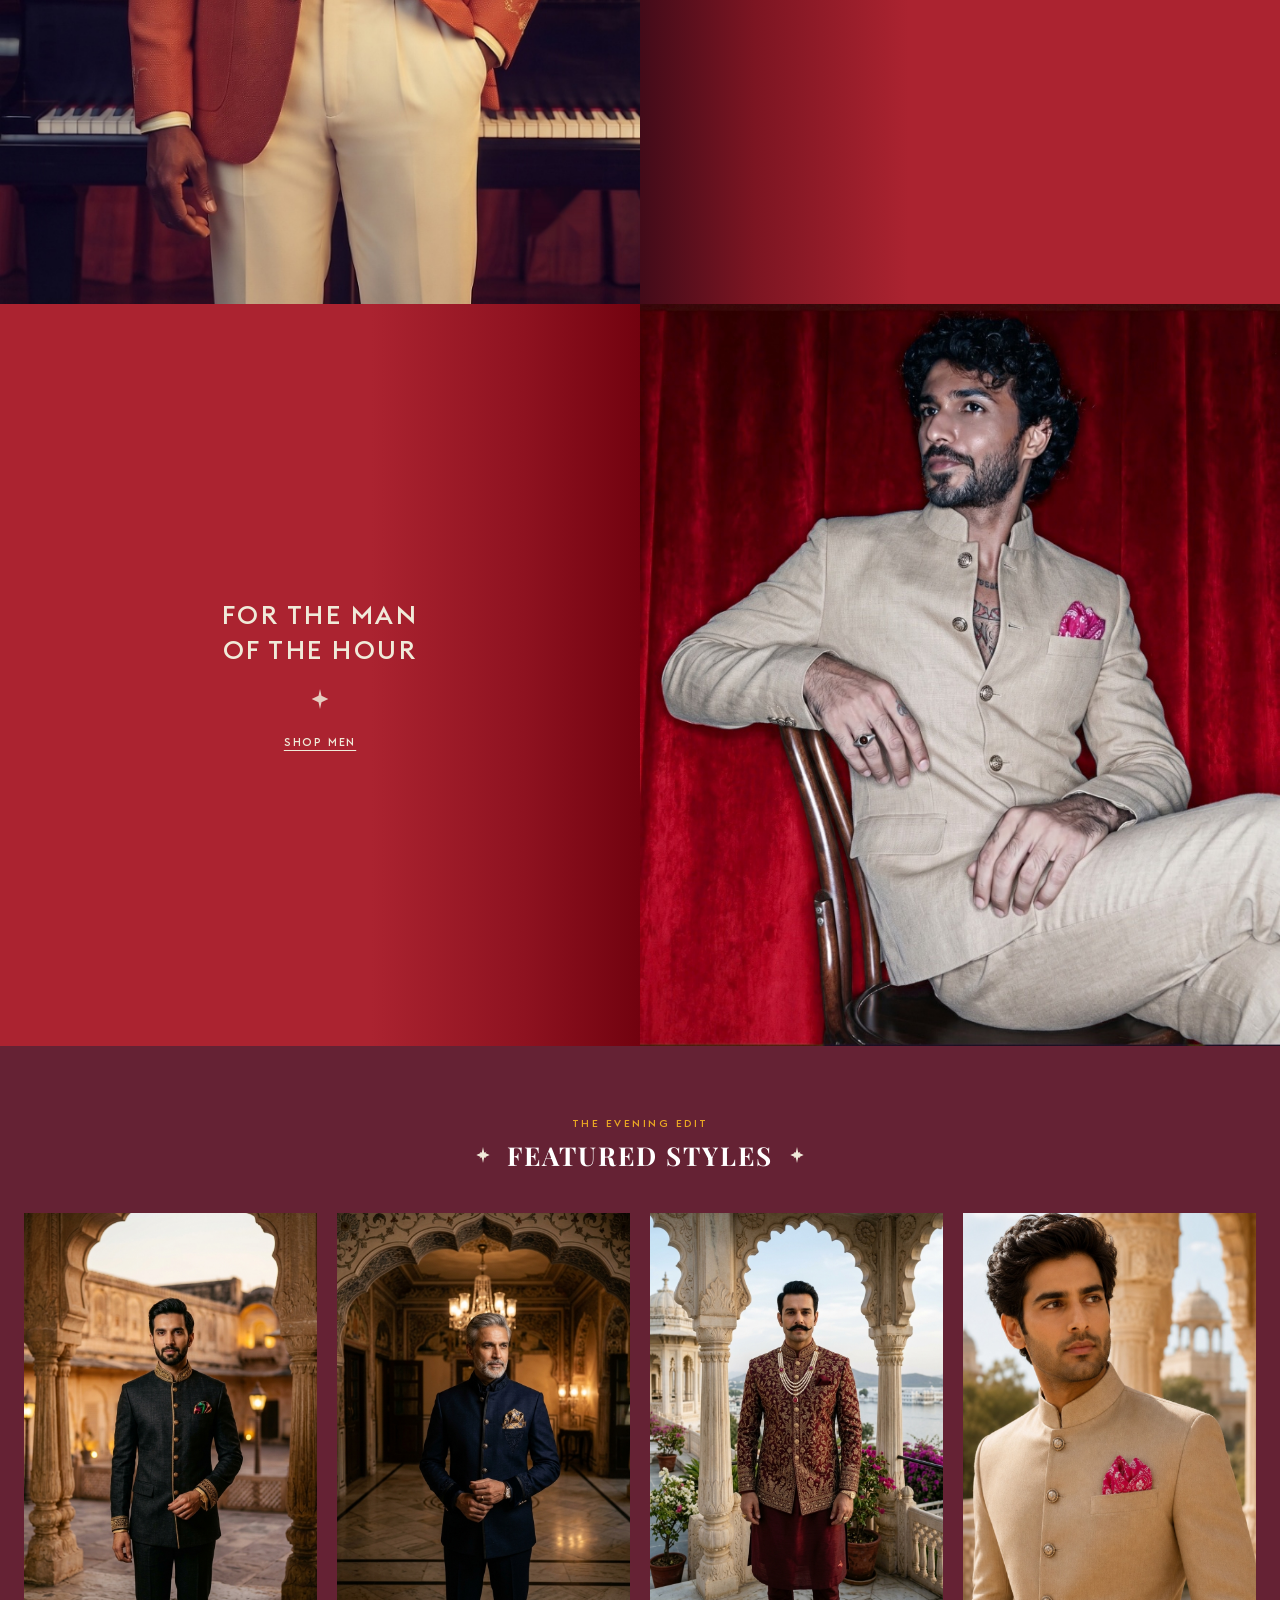
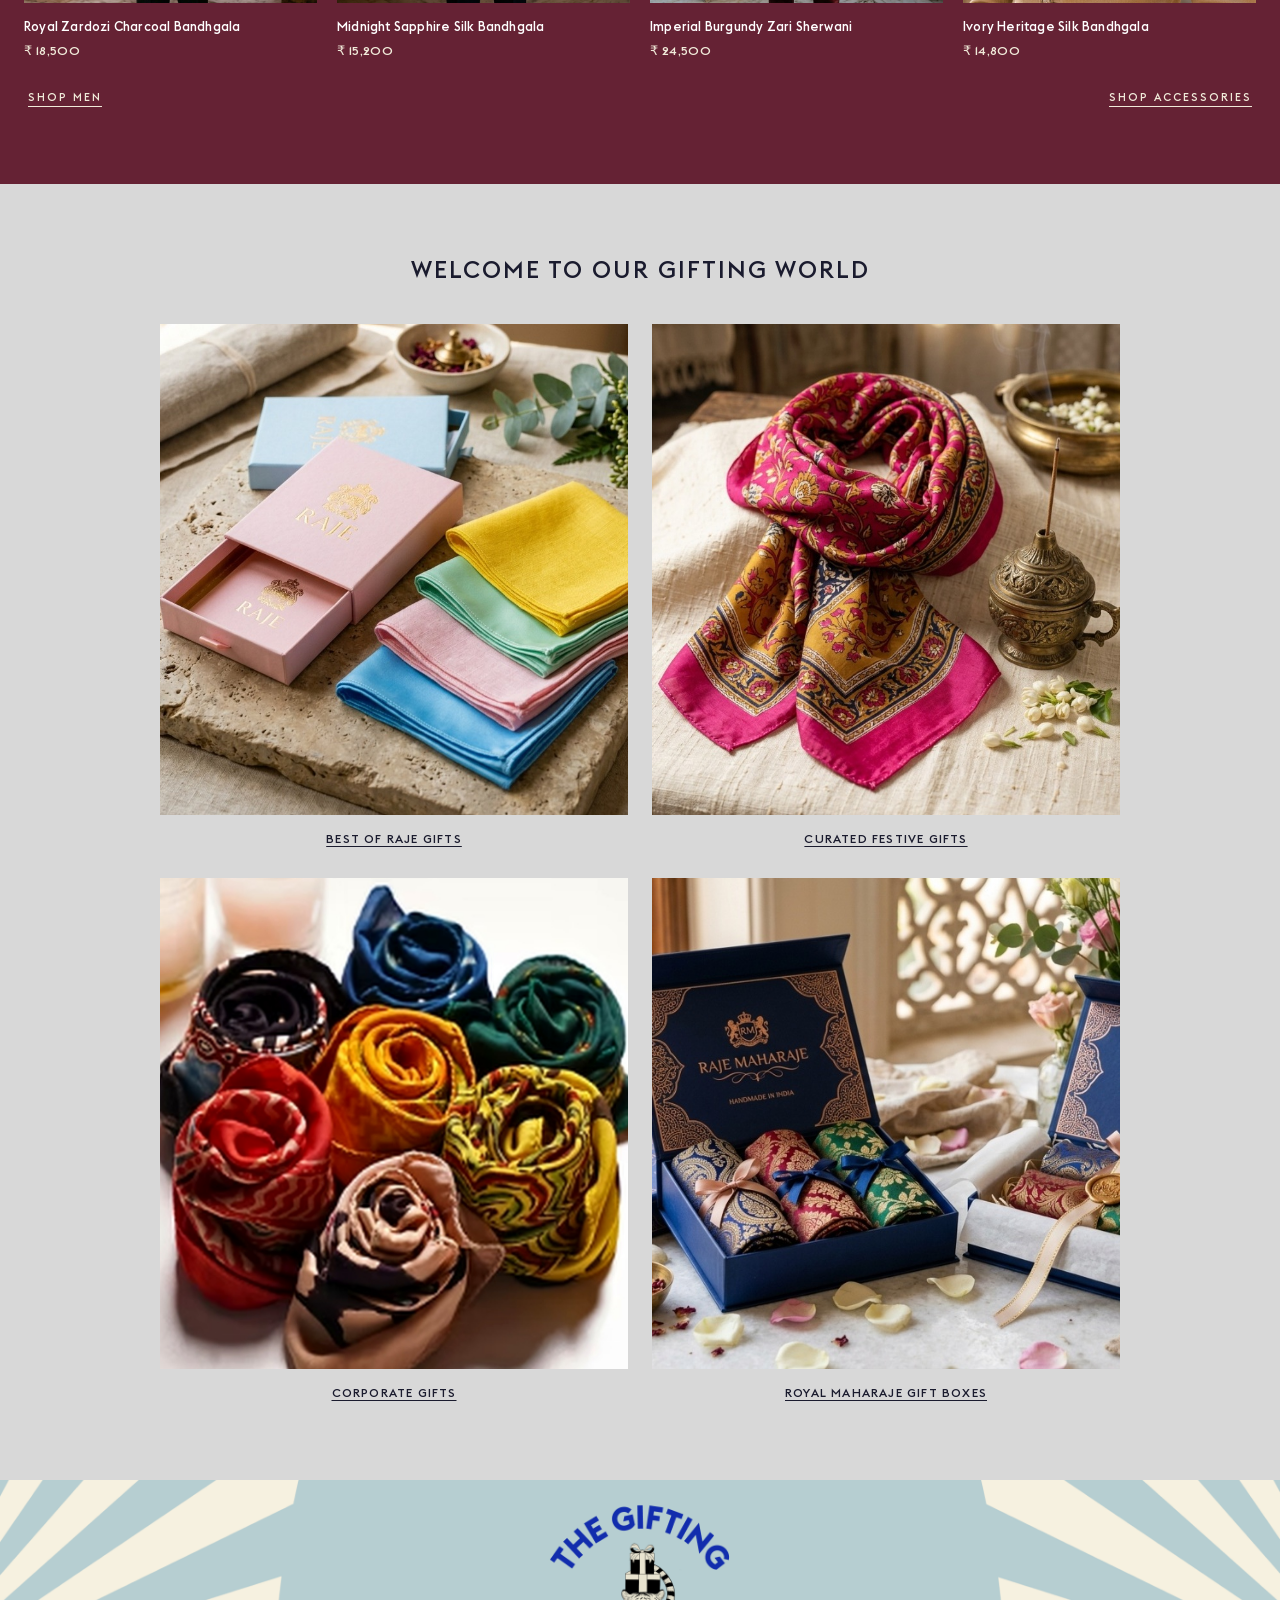
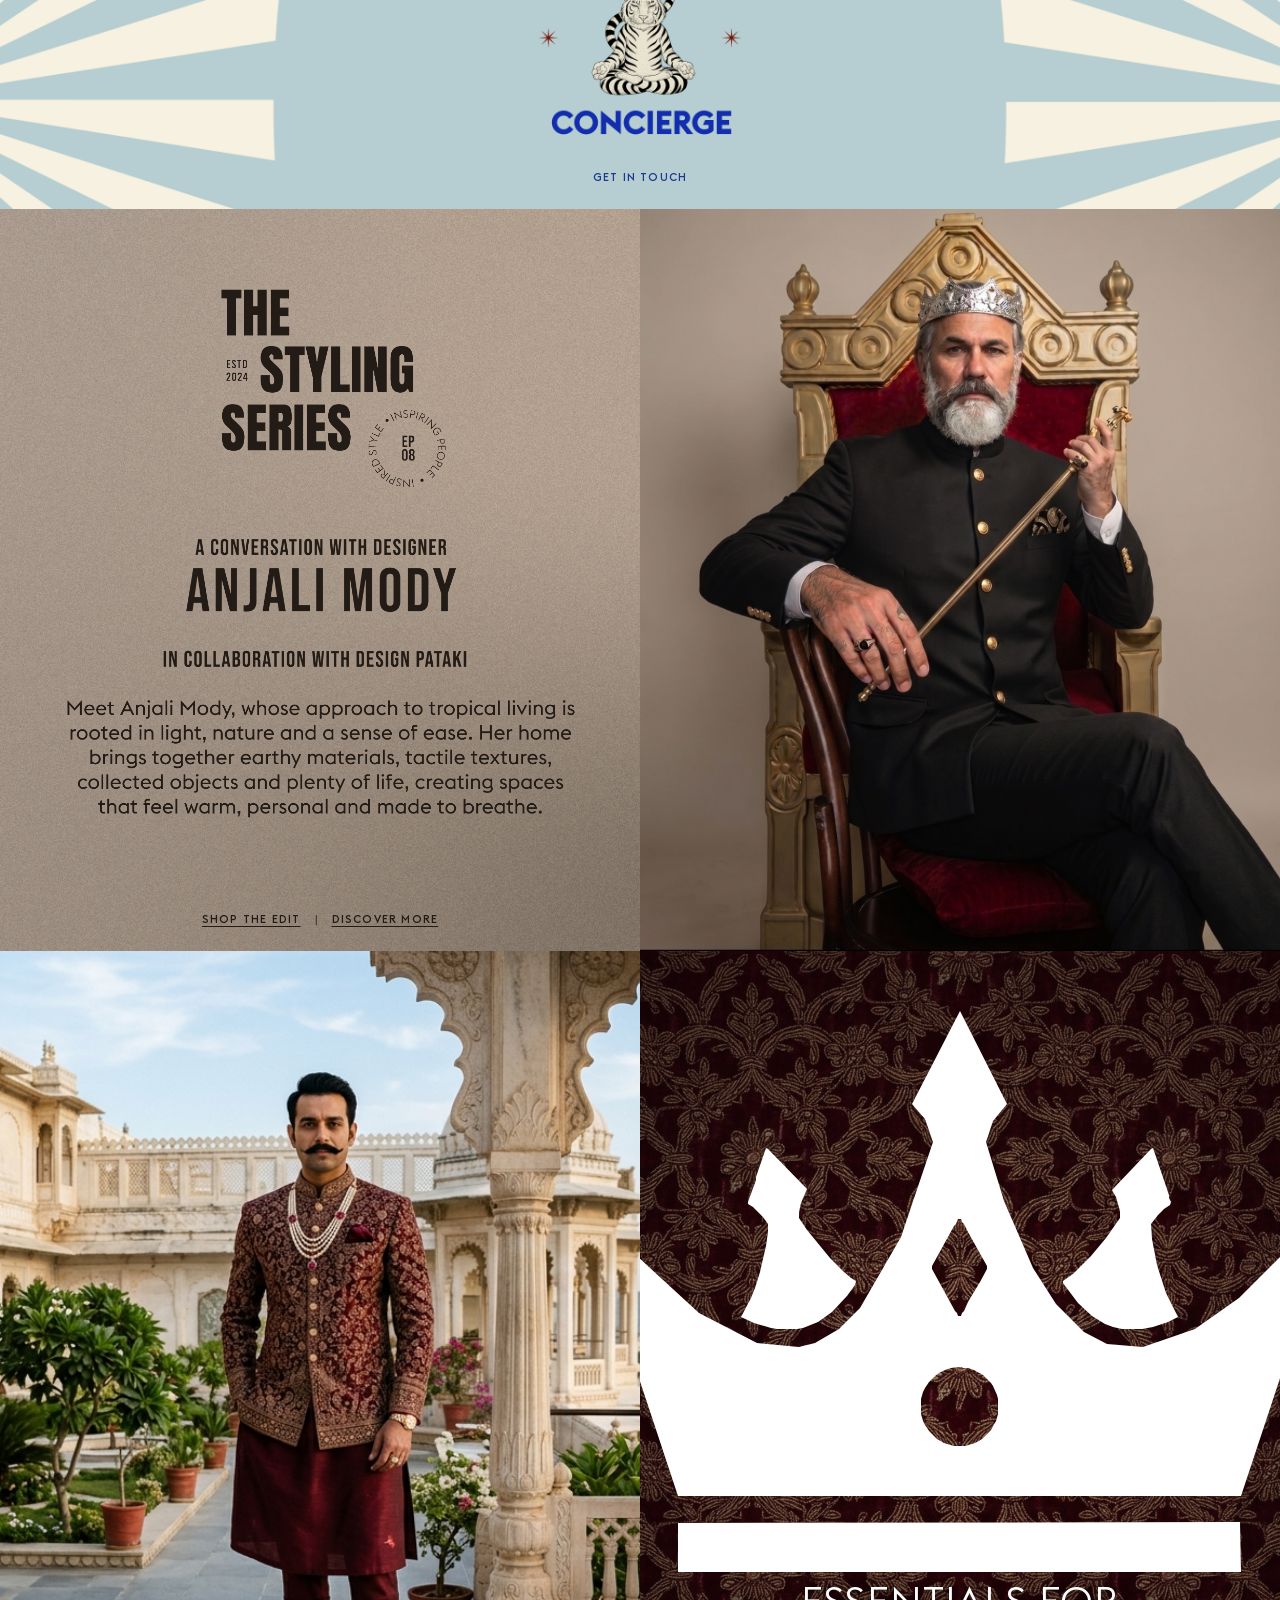
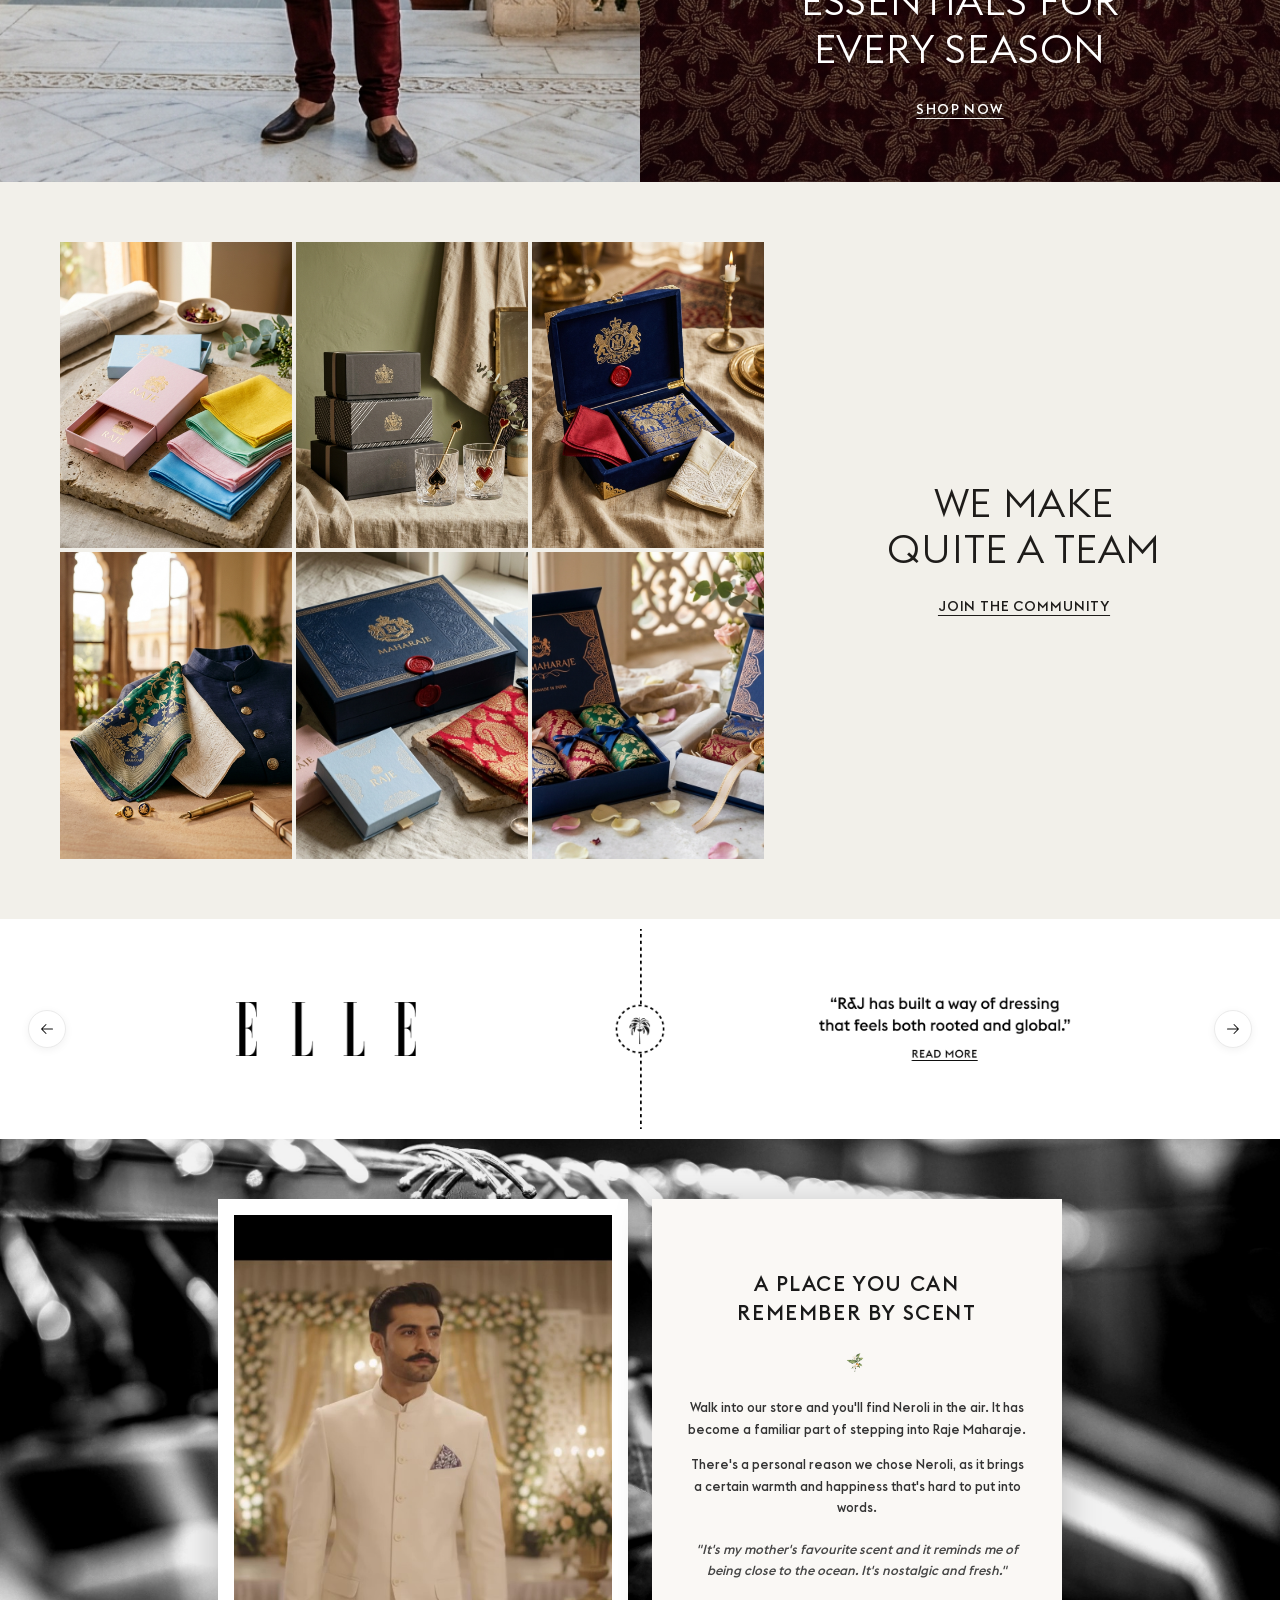
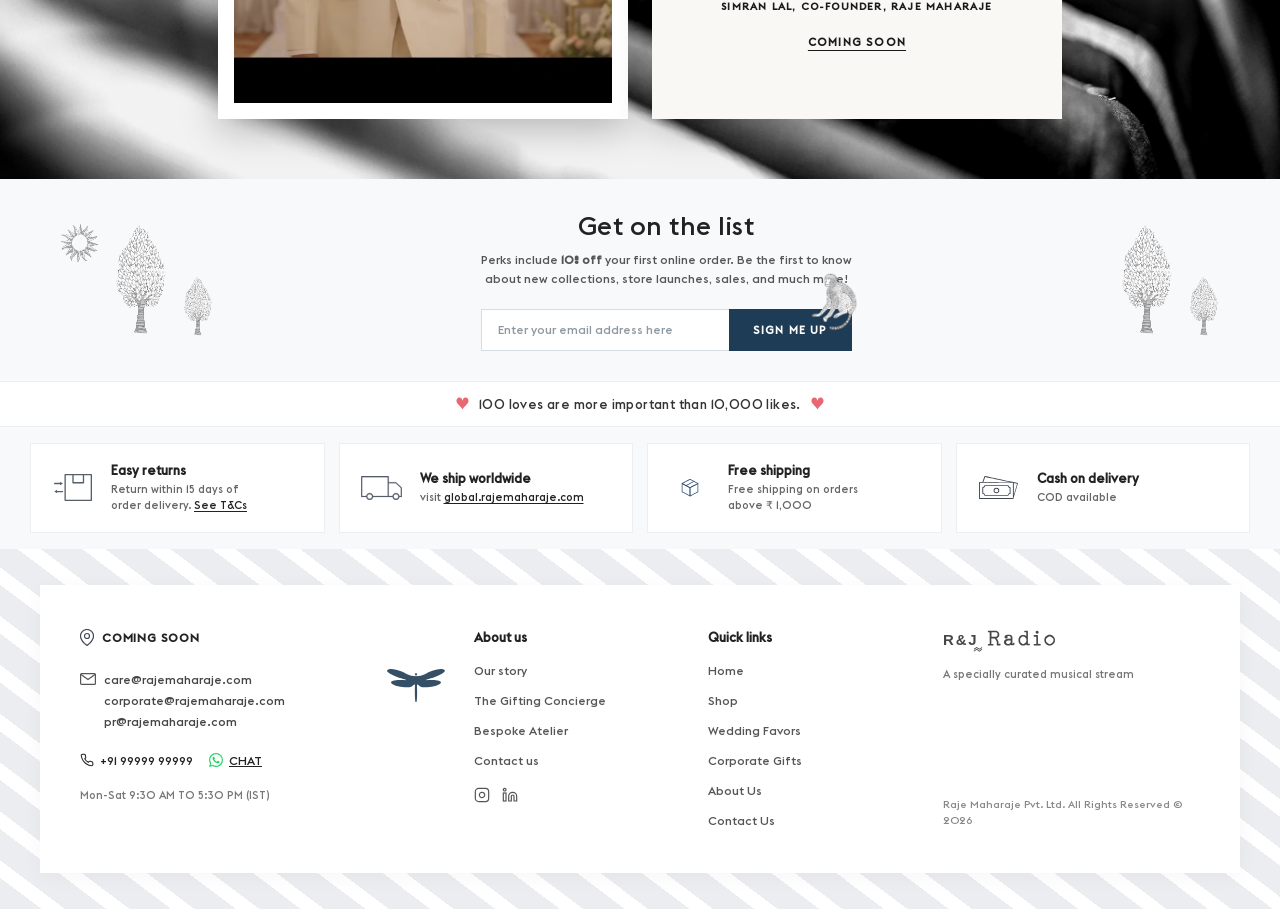
==== commit 0248c662: "add coming soon routing and previews to all navbar buttons, header icons, mobile subnav, and drawer" ====
--- a/index.html
+++ b/index.html
@@ -17,7 +17,7 @@
        1. TOP ANNOUNCEMENT BAR
        ========================================================================= -->
   <div class="announcement-bar" id="announcementBar">
-    <a href="#weddingFavors" data-url="coming-soon.html">
+    <a href="coming-soon.html" data-url="coming-soon.html">
       <span class="announcement-text-desktop">WEDDING FAVORS &amp; CORPORATE GIFTS: BESPOKE LUXURY DELIVERIES</span>
       <span class="announcement-text-mobile">NEW IN: RAJE MAHARAJE - FIRST EVENING EDIT</span>
     </a>
@@ -45,46 +45,47 @@
           <svg class="brand-crown-icon" viewBox="0 0 776 563" fill="#FFFFFF" xmlns="http://www.w3.org/2000/svg" aria-label="Raje Maharaje Crown Logo">
             <path fill-rule="evenodd" d="M 106 512 L 106 561 L 669 561 L 668 511 Z M 581 137 L 579 138 L 540 179 L 544 186 L 548 200 L 548 207 L 534 227 L 519 245 L 501 263 L 491 270 L 491 272 L 506 292 L 520 305 L 533 313 L 541 316 L 550 318 L 570 318 L 581 316 L 596 311 L 606 306 L 594 282 L 585 254 L 580 228 L 579 213 L 586 204 L 592 198 L 598 194 L 599 191 L 597 187 L 597 184 Z M 194 137 L 184 166 L 184 169 L 176 191 L 176 193 L 181 196 L 191 206 L 196 213 L 196 221 L 194 235 L 188 261 L 183 277 L 179 287 L 169 306 L 182 312 L 199 317 L 205 318 L 225 318 L 231 317 L 246 311 L 260 301 L 275 285 L 283 274 L 284 270 L 279 267 L 272 261 L 258 247 L 235 219 L 227 207 L 227 201 L 229 192 L 235 178 L 196 138 Z M 775 165 L 709 200 L 712 242 L 667 287 L 623 318 L 571 336 L 535 333 L 512 321 L 484 293 L 461 257 L 432 190 L 414 131 L 421 110 L 435 93 L 388 0 L 340 93 L 353 108 L 361 131 L 329 226 L 288 297 L 267 318 L 243 332 L 227 336 L 185 332 L 127 302 L 65 245 L 62 218 L 67 201 L 0 165 L 106 485 L 669 485 Z M 386 356 L 390 356 L 391 357 L 396 357 L 402 359 L 411 364 L 419 372 L 421 375 L 425 384 L 426 388 L 426 403 L 424 410 L 419 419 L 410 428 L 407 430 L 403 432 L 393 435 L 382 435 L 372 432 L 365 428 L 357 420 L 353 414 L 351 410 L 349 403 L 349 388 L 351 381 L 353 377 L 357 371 L 363 365 L 367 362 L 373 359 L 379 357 Z M 386 208 L 389 208 L 390 211 L 392 213 L 396 221 L 415 255 L 415 258 L 408 271 L 396 291 L 392 300 L 390 302 L 389 305 L 386 305 L 385 302 L 383 300 L 360 258 L 360 255 L 382 215 L 384 213 Z"/>
           </svg>
+          <span class="brand-logo-text">R&amp;J</span>
         </a>
 
         <nav class="header-nav">
           <ul class="nav-menu">
-            <li><a href="#heroCampaign" class="nav-link" data-url="#heroCampaign">HOME</a></li>
-            <li><a href="#curatedStyles" class="nav-link" data-url="#curatedStyles">SHOP</a></li>
-            <li><a href="#weddingFavors" class="nav-link" data-url="#weddingFavors">WEDDING FAVORS</a></li>
-            <li><a href="#corporateGifts" class="nav-link" data-url="#corporateGifts">CORPORATE GIFTS</a></li>
-            <li><a href="#stylingSeries" class="nav-link" data-url="#stylingSeries">ABOUT US</a></li>
-            <li><a href="#siteFooter" class="nav-link" data-url="#siteFooter">CONTACT US</a></li>
+            <li><a href="coming-soon.html" class="nav-link" data-url="coming-soon.html">HOME</a></li>
+            <li><a href="coming-soon.html" class="nav-link" data-url="coming-soon.html">SHOP</a></li>
+            <li><a href="coming-soon.html" class="nav-link" data-url="coming-soon.html">WEDDING FAVORS</a></li>
+            <li><a href="coming-soon.html" class="nav-link" data-url="coming-soon.html">CORPORATE GIFTS</a></li>
+            <li><a href="coming-soon.html" class="nav-link" data-url="coming-soon.html">ABOUT US</a></li>
+            <li><a href="coming-soon.html" class="nav-link" data-url="coming-soon.html">CONTACT US</a></li>
           </ul>
         </nav>
       </div>
 
       <!-- Right: Utility Icons -->
       <div class="header-right-group">
-        <div class="country-pill" id="countrySelectorBtn">
+        <div class="country-pill" id="countrySelectorBtn" data-url="coming-soon.html">
           <svg fill="none" height="26" viewBox="0 0 26 26" width="26" xmlns="http://www.w3.org/2000/svg">
             <path clip-rule="evenodd" d="M12.5305 4C17.2382 4 21.061 7.82229 21.061 12.5309C21.061 17.2387 17.2382 21.061 12.5305 21.061C7.82284 21.061 4 17.2387 4 12.5309C4 7.82229 7.82284 4 12.5305 4ZM13.4609 5.20247C13.1563 5.16412 12.8459 5.14387 12.5305 5.14387C8.45372 5.14387 5.14452 8.45391 5.14452 12.5309C5.14452 12.5345 5.14452 12.5381 5.14452 12.5424C5.65095 12.6293 6.17549 12.7002 6.6718 12.6032C7.05958 12.5273 7.49512 12.3377 7.9198 12.2842C8.32639 12.2328 8.7243 12.2834 9.09399 12.5186C9.58524 12.8319 9.70605 13.3094 9.6612 13.8701C9.64456 14.0748 9.60476 14.2926 9.58306 14.5061C9.56642 14.6681 9.53315 14.8316 9.63155 14.9553C9.73934 15.0914 9.90936 15.116 10.0743 15.1413C10.2725 15.171 10.4766 15.1796 10.6639 15.1999C11.2521 15.2621 11.8779 15.5211 12.3243 15.9104C12.872 16.3864 13.0102 16.9703 13.0688 17.5831C13.1049 17.968 13.0825 18.3689 13.296 18.7118C13.4631 18.9802 13.7525 19.0909 14.0549 19.1727C14.4506 19.2797 14.8782 19.3253 15.2508 19.3991C17.9826 18.3153 19.9165 15.647 19.9165 12.5309C19.9165 12.146 19.8876 11.7683 19.8304 11.3993C18.5108 11.6243 17.2649 11.1975 15.9504 11.018C15.6284 10.9746 15.2298 10.997 14.8731 10.9283C14.5215 10.8603 14.2039 10.7178 13.9587 10.4559C13.657 10.1339 13.662 9.65638 13.7134 9.26279C13.751 8.97773 13.7966 8.62827 13.7337 8.34177C13.7105 8.32151 13.6555 8.27159 13.6222 8.24482C13.5477 8.18405 13.4754 8.12182 13.4124 8.05454C13.1295 7.75066 13.0051 7.38746 12.9798 6.97868C12.9523 6.52287 12.9892 6.00846 13.2106 5.6004C13.2808 5.47089 13.3719 5.33849 13.4609 5.20247ZM19.5685 10.2844C18.8291 7.96844 16.977 6.14665 14.6416 5.45064C14.6337 5.46583 14.6257 5.48174 14.6178 5.49694C14.4991 5.72484 14.3283 5.939 14.2162 6.14592C14.0939 6.37021 14.1063 6.65817 14.1222 6.9085C14.1301 7.04524 14.1555 7.1733 14.2502 7.27459C14.337 7.36865 14.455 7.44245 14.5468 7.53578C14.6814 7.67252 14.7841 7.83097 14.8341 8.02632C14.9426 8.45029 14.9035 8.98135 14.8478 9.41039C14.8377 9.4907 14.8276 9.64842 14.8239 9.70341C14.9303 9.79312 15.0772 9.80832 15.2218 9.82496C15.5235 9.85896 15.8404 9.84883 16.1052 9.88501C16.8063 9.98051 17.4856 10.1585 18.1693 10.2591C18.6309 10.3271 19.0939 10.3589 19.5685 10.2844ZM5.23787 13.7102C5.80363 17.2272 8.85525 19.9172 12.5305 19.9172C12.6549 19.9172 12.7794 19.9143 12.9024 19.9085C12.6752 19.7565 12.4777 19.5634 12.3243 19.3159C12.066 18.9006 11.9937 18.4383 11.9539 17.9702C11.917 17.5455 11.951 17.1013 11.5734 16.7728C11.2963 16.5319 10.907 16.3756 10.5431 16.3372C10.279 16.309 9.98604 16.2967 9.71474 16.2381C9.33347 16.1549 8.99054 15.9871 8.73588 15.6673C8.42767 15.2788 8.39512 14.7832 8.45806 14.2738C8.48193 14.0792 8.5181 13.8838 8.52533 13.703C8.52823 13.619 8.555 13.5315 8.47976 13.4837C8.30179 13.3709 8.10284 13.4041 7.90677 13.4468C7.55806 13.5228 7.20861 13.6639 6.89172 13.7261C6.3549 13.831 5.78988 13.7883 5.23787 13.7102ZM16.7686 16.3351C16.5393 16.4791 16.1978 16.6201 15.8643 16.6679C15.5858 16.7084 15.313 16.6831 15.0887 16.5861C14.7444 16.4371 14.5845 16.1839 14.515 15.8793C14.4904 15.7678 14.4803 15.6477 14.4745 15.5269C14.4716 15.4488 14.4795 15.3699 14.4593 15.3034C14.4238 15.1898 14.3406 15.1037 14.2726 15.0082C14.1764 14.8743 14.0882 14.7354 14.0267 14.582C13.9131 14.2977 13.9102 13.9055 14.0187 13.5416C14.1272 13.1791 14.3414 12.8565 14.5794 12.6835C16.124 11.5672 17.8408 12.3666 18.2018 13.5966C18.4348 14.3881 18.1686 15.4575 16.7686 16.3351ZM15.6248 15.5493C15.674 15.5472 15.7276 15.5334 15.7804 15.5211C15.9229 15.4878 16.0625 15.4278 16.1609 15.3663C16.9437 14.8758 17.2346 14.3613 17.1043 13.9193C16.9227 13.3 16.0271 13.0489 15.2501 13.6111C15.1821 13.6595 15.1459 13.7652 15.1155 13.8679C15.0851 13.9699 15.0569 14.0777 15.0887 14.1566C15.1394 14.2832 15.2349 14.3838 15.3116 14.4945C15.4121 14.6399 15.4982 14.7933 15.5517 14.9655C15.5937 15.1 15.6089 15.2556 15.6154 15.4148C15.6169 15.4517 15.6205 15.5045 15.6248 15.5493Z" fill="white" fill-rule="evenodd"></path>
           </svg>
           <span>India</span>
         </div>
 
-        <button class="header-icon" id="searchOpenBtn" aria-label="Search">
+        <a href="coming-soon.html" class="header-icon" id="searchOpenBtn" aria-label="Search" data-url="coming-soon.html" title="Search - Coming Soon">
           <svg fill="none" height="19" viewBox="0 0 20 19" width="20" xmlns="http://www.w3.org/2000/svg">
             <path clip-rule="evenodd" d="M13.7163 7.58766C13.7163 10.5582 11.3082 12.9663 8.33766 12.9663C5.3671 12.9663 2.95898 10.5582 2.95898 7.58766C2.95898 4.6171 5.3671 2.20898 8.33766 2.20898C11.3082 2.20898 13.7163 4.6171 13.7163 7.58766ZM12.8481 12.0981C11.6938 13.2524 10.0991 13.9663 8.33766 13.9663C4.81481 13.9663 1.95898 11.1105 1.95898 7.58766C1.95898 4.06481 4.81481 1.20898 8.33766 1.20898C11.8605 1.20898 14.7163 4.06481 14.7163 7.58766C14.7163 9.2983 14.0429 10.8517 12.9468 11.9971L13.5499 11.3857L18.5971 16.3647L17.8948 17.0766L12.8481 12.0981Z" fill="white" fill-rule="evenodd"></path>
           </svg>
-        </button>
-
-        <button class="header-icon" id="accountBtn" aria-label="Account">
+        </a>
+
+        <a href="coming-soon.html" class="header-icon" id="accountBtn" aria-label="Account" data-url="coming-soon.html" title="Account - Coming Soon">
           <svg fill="none" height="20" viewBox="0 0 19 20" width="19" xmlns="http://www.w3.org/2000/svg">
             <path clip-rule="evenodd" d="M5.59668 6.20703C5.59668 4.31842 7.29887 2.70703 9.50268 2.70703C11.7065 2.70703 13.4087 4.31842 13.4087 6.20703C13.4087 8.09564 11.7065 9.70703 9.50268 9.70703C7.29887 9.70703 5.59668 8.09564 5.59668 6.20703ZM9.50268 1.70703C6.83975 1.70703 4.59668 3.67736 4.59668 6.20703C4.59668 8.43908 6.34299 10.2357 8.58318 10.6275C4.67064 11.0587 1.59668 14.2074 1.59668 18.0771C1.59668 18.3533 1.82054 18.5771 2.09668 18.5771H16.9087C17.1848 18.5771 17.4087 18.3533 17.4087 18.0771C17.4087 14.2074 14.3347 11.0587 10.4222 10.6275C12.6624 10.2357 14.4087 8.43907 14.4087 6.20703C14.4087 3.67736 12.1656 1.70703 9.50268 1.70703ZM9.50268 11.5771C13.1625 11.5771 16.1177 14.243 16.3884 17.5771H2.61691C2.88764 14.243 5.84289 11.5771 9.50268 11.5771Z" fill="white" fill-rule="evenodd"></path>
           </svg>
-        </button>
-
-        <button class="header-icon" id="cartOpenBtn" aria-label="Cart">
+        </a>
+
+        <a href="coming-soon.html" class="header-icon" id="cartOpenBtn" aria-label="Cart" data-url="coming-soon.html" title="Cart - Coming Soon">
           <svg fill="none" height="20" viewBox="0 0 21 20" width="21" xmlns="http://www.w3.org/2000/svg">
             <path clip-rule="evenodd" d="M10.2048 1.70703C8.17708 1.70703 6.53442 3.35065 6.53442 5.3775V6.63916H1.90918C1.63304 6.63916 1.40918 6.86302 1.40918 7.13916V18.0772C1.40918 18.3534 1.63304 18.5772 1.90918 18.5772H18.5005C18.7766 18.5772 19.0005 18.3534 19.0005 18.0772V7.13916C19.0005 6.86302 18.7766 6.63916 18.5005 6.63916H13.8753V5.3775C13.8753 3.3505 12.231 1.70703 10.2048 1.70703ZM7.53442 5.3775C7.53442 3.90276 8.72954 2.70703 10.2048 2.70703C11.6789 2.70703 12.8753 3.90292 12.8753 5.3775V6.63885H7.53442V5.3775ZM2.40918 17.5772V7.63916H18.0005V17.5772H2.40918Z" fill="white" fill-rule="evenodd"></path>
           </svg>
-        </button>
+        </a>
       </div>
 
     </div>
@@ -92,10 +93,10 @@
   
   <!-- Mobile Subnav Category Bar (Image 1 replica) -->
   <nav class="mobile-subnav" id="mobileSubNav" aria-label="Quick Categories">
-    <a href="#heroCampaign" class="mobile-subnav-link">HOME</a>
-    <a href="#curatedStyles" class="mobile-subnav-link">SHOP</a>
-    <a href="#splitBanner1" class="mobile-subnav-link">MEN</a>
-    <a href="#weddingFavors" class="mobile-subnav-link">GIFTING</a>
+    <a href="coming-soon.html" class="mobile-subnav-link" data-url="coming-soon.html">HOME</a>
+    <a href="coming-soon.html" class="mobile-subnav-link" data-url="coming-soon.html">SHOP</a>
+    <a href="coming-soon.html" class="mobile-subnav-link" data-url="coming-soon.html">MEN</a>
+    <a href="coming-soon.html" class="mobile-subnav-link" data-url="coming-soon.html">GIFTING</a>
   </nav>
 
   <!-- =========================================================================
@@ -114,22 +115,22 @@
     </div>
     <div class="drawer-content">
       <ul class="drawer-nav-menu">
-        <li><a href="#heroCampaign" class="drawer-nav-link" data-url="#heroCampaign">HOME</a></li>
-        <li><a href="#curatedStyles" class="drawer-nav-link" data-url="#curatedStyles">SHOP</a></li>
-        <li><a href="#weddingFavors" class="drawer-nav-link" data-url="#weddingFavors">WEDDING FAVORS</a></li>
-        <li><a href="#corporateGifts" class="drawer-nav-link" data-url="#corporateGifts">CORPORATE GIFTS</a></li>
-        <li><a href="#stylingSeries" class="drawer-nav-link" data-url="#stylingSeries">ABOUT US</a></li>
-        <li><a href="#siteFooter" class="drawer-nav-link" data-url="#siteFooter">CONTACT US</a></li>
+        <li><a href="coming-soon.html" class="drawer-nav-link" data-url="coming-soon.html">HOME</a></li>
+        <li><a href="coming-soon.html" class="drawer-nav-link" data-url="coming-soon.html">SHOP</a></li>
+        <li><a href="coming-soon.html" class="drawer-nav-link" data-url="coming-soon.html">WEDDING FAVORS</a></li>
+        <li><a href="coming-soon.html" class="drawer-nav-link" data-url="coming-soon.html">CORPORATE GIFTS</a></li>
+        <li><a href="coming-soon.html" class="drawer-nav-link" data-url="coming-soon.html">ABOUT US</a></li>
+        <li><a href="coming-soon.html" class="drawer-nav-link" data-url="coming-soon.html">CONTACT US</a></li>
       </ul>
 
       <div class="drawer-footer">
         <div class="drawer-contact-item">
           <svg width="14" height="14" viewBox="0 0 24 24" fill="none" stroke="currentColor" stroke-width="1.8"><path d="M22 16.92v3a2 2 0 0 1-2.18 2 19.79 19.79 0 0 1-8.63-3.07 19.5 19.5 0 0 1-6-6 19.79 19.79 0 0 1-3.07-8.67A2 2 0 0 1 4.11 2h3a2 2 0 0 1 2 1.72 12.84 12.84 0 0 0 .7 2.81 2 2 0 0 1-.45 2.11L8.09 9.91a16 16 0 0 0 6 6l1.27-1.27a2 2 0 0 1 2.11-.45 12.84 12.84 0 0 0 2.81.7A2 2 0 0 1 22 16.92z"/></svg>
-          <a href="tel:+918588000150">+91 8588000150</a>
+          <a href="tel:+919999999999">+91 99999 99999</a>
         </div>
         <div class="drawer-contact-item">
           <svg width="14" height="14" viewBox="0 0 24 24" fill="#25D366"><path d="M17.472 14.382c-.297-.149-1.758-.867-2.03-.967-.273-.099-.471-.148-.67.15-.197.297-.767.966-.94 1.164-.173.199-.347.223-.644.075-.297-.15-1.255-.463-2.39-1.475-.883-.788-1.48-1.761-1.653-2.059-.173-.297-.018-.458.13-.606.134-.133.298-.347.446-.52.149-.174.198-.298.298-.497.099-.198.05-.371-.025-.52-.075-.149-.669-1.612-.916-2.207-.242-.579-.487-.5-.669-.51-.173-.008-.371-.01-.57-.01-.198 0-.52.074-.792.372-.272.297-1.04 1.016-1.04 2.479 0 1.462 1.065 2.875 1.213 3.074.149.198 2.096 3.2 5.077 4.487.709.306 1.262.489 1.694.625.712.227 1.36.195 1.871.118.571-.085 1.758-.719 2.006-1.413.248-.694.248-1.289.173-1.413-.074-.124-.272-.198-.57-.347m-5.421 7.403h-.004a9.87 9.87 0 01-5.031-1.378l-.361-.214-3.741.982.998-3.648-.235-.374a9.86 9.86 0 01-1.51-5.26c.001-5.45 4.436-9.884 9.888-9.884 2.64 0 5.122 1.03 6.988 2.898a9.825 9.825 0 012.893 6.994c-.003 5.45-4.437 9.884-9.885 9.884m8.413-18.297A11.815 11.815 0 0012.05 0C5.495 0 .16 5.335.157 11.892c0 2.096.547 4.142 1.588 5.945L.057 24l6.305-1.654a11.882 11.882 0 005.683 1.448h.005c6.554 0 11.89-5.335 11.893-11.893a11.821 11.821 0 00-3.48-8.413Z"/></svg>
-          <a href="https://wa.me/+918588000150" target="_blank">Chat on WhatsApp</a>
+          <a href="https://wa.me/+919999999999" target="_blank">Chat on WhatsApp</a>
         </div>
       </div>
     </div>
@@ -148,9 +149,9 @@
 
         <!-- Bottom Action Links: NEW ARRIVALS | DISCOVER RAJE MAHARAJE -->
         <div class="hero-bottom-actions">
-          <a href="#curatedStyles" class="hero-cta" data-url="coming-soon.html">NEW ARRIVALS</a>
+          <a href="coming-soon.html" class="hero-cta" data-url="coming-soon.html">NEW ARRIVALS</a>
           <span class="cta-separator">|</span>
-          <a href="#stylingSeries" class="hero-cta" data-url="coming-soon.html">DISCOVER RAJE MAHARAJE</a>
+          <a href="coming-soon.html" class="hero-cta" data-url="coming-soon.html">DISCOVER RAJE MAHARAJE</a>
         </div>
       </div>
     </div>
@@ -176,9 +177,9 @@
         </svg>
 
         <div class="hero-bottom-actions hero-mobile-actions">
-          <a href="#curatedStyles" class="hero-cta" data-url="coming-soon.html">NEW ARRIVALS</a>
+          <a href="coming-soon.html" class="hero-cta" data-url="coming-soon.html">NEW ARRIVALS</a>
           <span class="cta-separator">|</span>
-          <a href="#stylingSeries" class="hero-cta" data-url="coming-soon.html">DISCOVER RAJE MAHARAJE</a>
+          <a href="coming-soon.html" class="hero-cta" data-url="coming-soon.html">DISCOVER RAJE MAHARAJE</a>
         </div>
       </div>
     </div>
@@ -192,7 +193,7 @@
     <div class="split-banner-row">
       <div class="split-media-col">
         <a href="coming-soon.html" data-url="coming-soon.html">
-          <img src="assets/men_royal_red.jpg" alt="Where The Evening Begins - Royal Red Edition" class="split-image" loading="lazy">
+          <img src="assets/men_royal_red.jpg" srcset="assets/men_royal_red.jpg 1348w, assets/men_royal_red_4k.jpg 2696w" sizes="(max-width: 820px) 100vw, 50vw" alt="Where The Evening Begins - Bespoke Evening Edition" class="split-image" loading="lazy">
         </a>
       </div>
       <div class="split-content-col">
@@ -393,10 +394,10 @@
         </a>
       </div>
 
-      <!-- Right: Dark Navy Editorial Content -->
+      <!-- Right: Royal Maroon & Gold Embroidered Editorial Content -->
       <div class="rj-core-content-col">
-        <div class="rj-core-badge-wrap">
-          <img src="assets/rj_core_badge.png" alt="R&J Core Emblem" class="rj-core-badge" loading="lazy">
+        <div class="rj-core-logo-wrap">
+          <img src="assets/crown_logo.svg" alt="Raje Maharaje Crown Logo" class="rj-core-logo" loading="lazy">
         </div>
         <h2 class="rj-core-title">
           <span>ESSENTIALS FOR</span>
@@ -646,13 +647,13 @@
         </div>
 
         <div class="footer-phones">
-          <a href="tel:+918588000150">
+          <a href="tel:+919999999999">
             <svg width="14" height="14" viewBox="0 0 24 24" fill="none" stroke="#222" stroke-width="1.8">
               <path d="M22 16.92v3a2 2 0 0 1-2.18 2 19.79 19.79 0 0 1-8.63-3.07 19.5 19.5 0 0 1-6-6 19.79 19.79 0 0 1-3.07-8.67A2 2 0 0 1 4.11 2h3a2 2 0 0 1 2 1.72 12.84 12.84 0 0 0 .7 2.81 2 2 0 0 1-.45 2.11L8.09 9.91a16 16 0 0 0 6 6l1.27-1.27a2 2 0 0 1 2.11-.45 12.84 12.84 0 0 0 2.81.7A2 2 0 0 1 22 16.92z"/>
             </svg>
-            +91 8588000150
-          </a>
-          <a href="https://wa.me/+918588000150" target="_blank" data-url="https://wa.me/+918588000150">
+            +91 99999 99999
+          </a>
+          <a href="https://wa.me/+919999999999" target="_blank" data-url="https://wa.me/+919999999999">
             <svg width="14" height="14" viewBox="0 0 24 24" fill="#25D366">
               <path d="M17.472 14.382c-.297-.149-1.758-.867-2.03-.967-.273-.099-.471-.148-.67.15-.197.297-.767.966-.94 1.164-.173.199-.347.223-.644.075-.297-.15-1.255-.463-2.39-1.475-.883-.788-1.48-1.761-1.653-2.059-.173-.297-.018-.458.13-.606.134-.133.298-.347.446-.52.149-.174.198-.298.298-.497.099-.198.05-.371-.025-.52-.075-.149-.669-1.612-.916-2.207-.242-.579-.487-.5-.669-.51-.173-.008-.371-.01-.57-.01-.198 0-.52.074-.792.372-.272.297-1.04 1.016-1.04 2.479 0 1.462 1.065 2.875 1.213 3.074.149.198 2.096 3.2 5.077 4.487.709.306 1.262.489 1.694.625.712.227 1.36.195 1.871.118.571-.085 1.758-.719 2.006-1.413.248-.694.248-1.289.173-1.413-.074-.124-.272-.198-.57-.347m-5.421 7.403h-.004a9.87 9.87 0 01-5.031-1.378l-.361-.214-3.741.982.998-3.648-.235-.374a9.86 9.86 0 01-1.51-5.26c.001-5.45 4.436-9.884 9.888-9.884 2.64 0 5.122 1.03 6.988 2.898a9.825 9.825 0 012.893 6.994c-.003 5.45-4.437 9.884-9.885 9.884m8.413-18.297A11.815 11.815 0 0012.05 0C5.495 0 .16 5.335.157 11.892c0 2.096.547 4.142 1.588 5.945L.057 24l6.305-1.654a11.882 11.882 0 005.683 1.448h.005c6.554 0 11.89-5.335 11.893-11.893a11.821 11.821 0 00-3.48-8.413Z"/>
             </svg>
@@ -673,10 +674,10 @@
       <div class="footer-nav-col">
         <h3>About us</h3>
         <ul>
-          <li><a href="#stylingSeries" data-url="#stylingSeries">Our story</a></li>
-          <li><a href="#giftingConcierge" data-url="#giftingConcierge">The Gifting Concierge</a></li>
-          <li><a href="#scentExperience" data-url="#scentExperience">Bespoke Atelier</a></li>
-          <li><a href="#siteFooter" data-url="#siteFooter">Contact us</a></li>
+          <li><a href="coming-soon.html" data-url="coming-soon.html">Our story</a></li>
+          <li><a href="coming-soon.html" data-url="coming-soon.html">The Gifting Concierge</a></li>
+          <li><a href="coming-soon.html" data-url="coming-soon.html">Bespoke Atelier</a></li>
+          <li><a href="coming-soon.html" data-url="coming-soon.html">Contact us</a></li>
         </ul>
         <div class="footer-socials">
           <a href="https://www.instagram.com/rajemaharaje/" target="_blank" aria-label="Instagram" data-url="https://www.instagram.com/rajemaharaje/">
@@ -700,12 +701,12 @@
       <div class="footer-nav-col">
         <h3>Quick links</h3>
         <ul>
-          <li><a href="#heroCampaign" data-url="#heroCampaign">Home</a></li>
-          <li><a href="#curatedStyles" data-url="#curatedStyles">Shop</a></li>
-          <li><a href="#weddingFavors" data-url="#weddingFavors">Wedding Favors</a></li>
-          <li><a href="#corporateGifts" data-url="#corporateGifts">Corporate Gifts</a></li>
-          <li><a href="#stylingSeries" data-url="#stylingSeries">About Us</a></li>
-          <li><a href="#siteFooter" data-url="#siteFooter">Contact Us</a></li>
+          <li><a href="coming-soon.html" data-url="coming-soon.html">Home</a></li>
+          <li><a href="coming-soon.html" data-url="coming-soon.html">Shop</a></li>
+          <li><a href="coming-soon.html" data-url="coming-soon.html">Wedding Favors</a></li>
+          <li><a href="coming-soon.html" data-url="coming-soon.html">Corporate Gifts</a></li>
+          <li><a href="coming-soon.html" data-url="coming-soon.html">About Us</a></li>
+          <li><a href="coming-soon.html" data-url="coming-soon.html">Contact Us</a></li>
         </ul>
       </div>
 
@@ -727,7 +728,7 @@
   <!-- =========================================================================
        15. FLOATING WHATSAPP BUTTON
        ========================================================================= -->
-  <a href="https://wa.me/+918588000150" class="floating-whatsapp" target="_blank" rel="noopener noreferrer" aria-label="Chat on WhatsApp" data-url="https://wa.me/+918588000150">
+  <a href="https://wa.me/+919999999999" class="floating-whatsapp" target="_blank" rel="noopener noreferrer" aria-label="Chat on WhatsApp" data-url="https://wa.me/+919999999999">
     <svg viewBox="0 0 24 24" width="28" height="28" fill="#FFFFFF">
       <path d="M17.472 14.382c-.297-.149-1.758-.867-2.03-.967-.273-.099-.471-.148-.67.15-.197.297-.767.966-.94 1.164-.173.199-.347.223-.644.075-.297-.15-1.255-.463-2.39-1.475-.883-.788-1.48-1.761-1.653-2.059-.173-.297-.018-.458.13-.606.134-.133.298-.347.446-.52.149-.174.198-.298.298-.497.099-.198.05-.371-.025-.52-.075-.149-.669-1.612-.916-2.207-.242-.579-.487-.5-.669-.51-.173-.008-.371-.01-.57-.01-.198 0-.52.074-.792.372-.272.297-1.04 1.016-1.04 2.479 0 1.462 1.065 2.875 1.213 3.074.149.198 2.096 3.2 5.077 4.487.709.306 1.262.489 1.694.625.712.227 1.36.195 1.871.118.571-.085 1.758-.719 2.006-1.413.248-.694.248-1.289.173-1.413-.074-.124-.272-.198-.57-.347m-5.421 7.403h-.004a9.87 9.87 0 01-5.031-1.378l-.361-.214-3.741.982.998-3.648-.235-.374a9.86 9.86 0 01-1.51-5.26c.001-5.45 4.436-9.884 9.888-9.884 2.64 0 5.122 1.03 6.988 2.898a9.825 9.825 0 012.893 6.994c-.003 5.45-4.437 9.884-9.885 9.884m8.413-18.297A11.815 11.815 0 0012.05 0C5.495 0 .16 5.335.157 11.892c0 2.096.547 4.142 1.588 5.945L.057 24l6.305-1.654a11.882 11.882 0 005.683 1.448h.005c6.554 0 11.89-5.335 11.893-11.893a11.821 11.821 0 00-3.48-8.413Z"/>
     </svg>
--- a/style.css
+++ b/style.css
@@ -235,14 +235,15 @@
 .brand-logo {
   display: inline-flex;
   align-items: center;
+  gap: 10px;
   text-decoration: none;
 }
 
 .brand-crown-icon {
   display: block;
-  height: 30px;
+  height: 28px;
   width: auto;
-  max-width: 44px;
+  max-width: 42px;
   color: #FFFFFF;
   fill: #FFFFFF;
   filter: drop-shadow(0 1px 4px rgba(0, 0, 0, 0.45));
@@ -250,37 +251,27 @@
 }
 
 .brand-logo:hover .brand-crown-icon {
-  transform: scale(1.08);
+  transform: scale(1.06);
   opacity: 0.92;
 }
 
 .brand-logo-text {
-  font-family: var(--font-body);
+  font-family: 'Cinzel', 'Playfair Display', serif;
   font-size: 20px;
-  font-weight: 500;
-  letter-spacing: 4.5px;
+  font-weight: 600;
+  letter-spacing: 3.5px;
   color: #FFFFFF;
   text-transform: uppercase;
   white-space: nowrap;
   display: inline-block;
+  line-height: 1;
+  text-shadow: 0 1px 4px rgba(0, 0, 0, 0.45);
   transition: opacity 0.2s ease, letter-spacing 0.2s ease;
-}
-
-.brand-logo-text.brand-full {
-  display: inline-block;
-}
-
-.brand-logo-text.brand-short {
-  display: none;
-  font-family: 'Cinzel', 'Playfair Display', serif;
-  font-size: 21px;
-  font-weight: 600;
-  letter-spacing: 4px;
 }
 
 .brand-logo:hover .brand-logo-text {
   opacity: 0.88;
-  letter-spacing: 5px;
+  letter-spacing: 4.5px;
 }
 
 /* Nav Links */
@@ -366,6 +357,7 @@
   cursor: pointer;
   padding: 6px;
   border-radius: 50%;
+  text-decoration: none;
   transition: opacity 0.2s ease, background-color 0.2s ease;
 }
 
@@ -532,17 +524,19 @@
 .hero-desktop-wrapper {
   display: block;
   width: 100%;
+  height: 100vh;
 }
 
 .hero-video-container {
   position: relative;
   width: 100%;
+  height: 100%;
   display: block;
 }
 
 .hero-video {
   width: 100%;
-  height: auto;
+  height: 100%;
   display: block;
   object-fit: cover;
   background-color: var(--color-hero-plum);
@@ -596,8 +590,8 @@
   align-items: center;
   justify-content: center;
   width: 100%;
-  min-height: calc(85vh - 124px);
-  min-height: calc(85dvh - 124px);
+  min-height: calc(100vh - 124px);
+  min-height: calc(100dvh - 124px);
   padding: 20px 0 32px;
   background: radial-gradient(ellipse at 50% 36%, var(--color-hero-plum-glow) 0%, var(--color-hero-plum) 65%, var(--color-hero-plum-deep) 100%);
   text-align: center;
@@ -1689,7 +1683,7 @@
    ========================================================================== */
 .rj-core-section {
   width: 100%;
-  background-color: #101a2e;
+  background-color: #20050c;
   overflow: hidden;
   position: relative;
 }
@@ -1709,7 +1703,7 @@
   aspect-ratio: 1 / 1;
 }
 
-.rj-core-media-col a a {
+.rj-core-media-col a {
   display: block;
   width: 100%;
   height: 100%;
@@ -1731,7 +1725,13 @@
 .rj-core-content-col {
   flex: 0 0 50%;
   width: 50%;
-  background-color: #101a2e;
+  background-color: #20050c;
+  background-image: 
+    radial-gradient(circle at center, rgba(38, 8, 16, 0.3) 0%, rgba(14, 2, 6, 0.7) 100%),
+    url("assets/rj_core_pattern.jpg");
+  background-position: center center;
+  background-size: cover;
+  background-repeat: no-repeat;
   aspect-ratio: 1 / 1;
   display: flex;
   flex-direction: column;
@@ -1750,6 +1750,7 @@
   align-items: center;
   justify-content: center;
   margin-bottom: 24px;
+  filter: drop-shadow(0 4px 20px rgba(0, 0, 0, 0.6));
 }
 
 .rj-core-badge {
@@ -1772,9 +1773,10 @@
   display: flex;
   flex-direction: column;
   gap: 2px;
-}
-
-.rj-core-title span span {
+  text-shadow: 0 2px 14px rgba(0, 0, 0, 0.7);
+}
+
+.rj-core-title span {
   display: block;
 }
 
@@ -1790,9 +1792,10 @@
   text-decoration-thickness: 1px;
   transition: opacity 0.2s ease, letter-spacing 0.2s ease;
   padding: 4px 6px;
-}
-
-.rj-core-cta:hover:hover {
+  text-shadow: 0 2px 10px rgba(0, 0, 0, 0.7);
+}
+
+.rj-core-cta:hover {
   opacity: 0.75;
   letter-spacing: 0.14em;
 }
@@ -2252,17 +2255,17 @@
     display: flex;
     align-items: center;
     justify-content: center;
+    gap: 8px;
   }
   .brand-crown-icon {
-    height: 26px;
+    height: 23px;
     width: auto;
-    max-width: 38px;
-  }
-  .brand-logo-text.brand-full {
-    display: none;
-  }
-  .brand-logo-text.brand-short {
-    display: none;
+    max-width: 34px;
+  }
+  .brand-logo-text {
+    font-size: 17px;
+    letter-spacing: 2.5px;
+    display: inline-block;
   }
   .country-pill {
     display: none;
@@ -2315,9 +2318,9 @@
     align-items: center;
     justify-content: flex-start;
     width: 100%;
-    min-height: 85vh;
-    min-height: 85dvh;
-    padding: 124px 0 28px;
+    min-height: 100vh;
+    min-height: 100dvh;
+    padding: 136px 0 36px;
   }
 
   .products-grid {
@@ -2401,10 +2404,17 @@
   .header-inner {
     padding: 0 14px;
   }
+  .brand-logo {
+    gap: 7px;
+  }
   .brand-crown-icon {
-    height: 23px;
+    height: 20px;
     width: auto;
-    max-width: 34px;
+    max-width: 30px;
+  }
+  .brand-logo-text {
+    font-size: 15.5px;
+    letter-spacing: 2px;
   }
   .country-pill span {
     display: none;
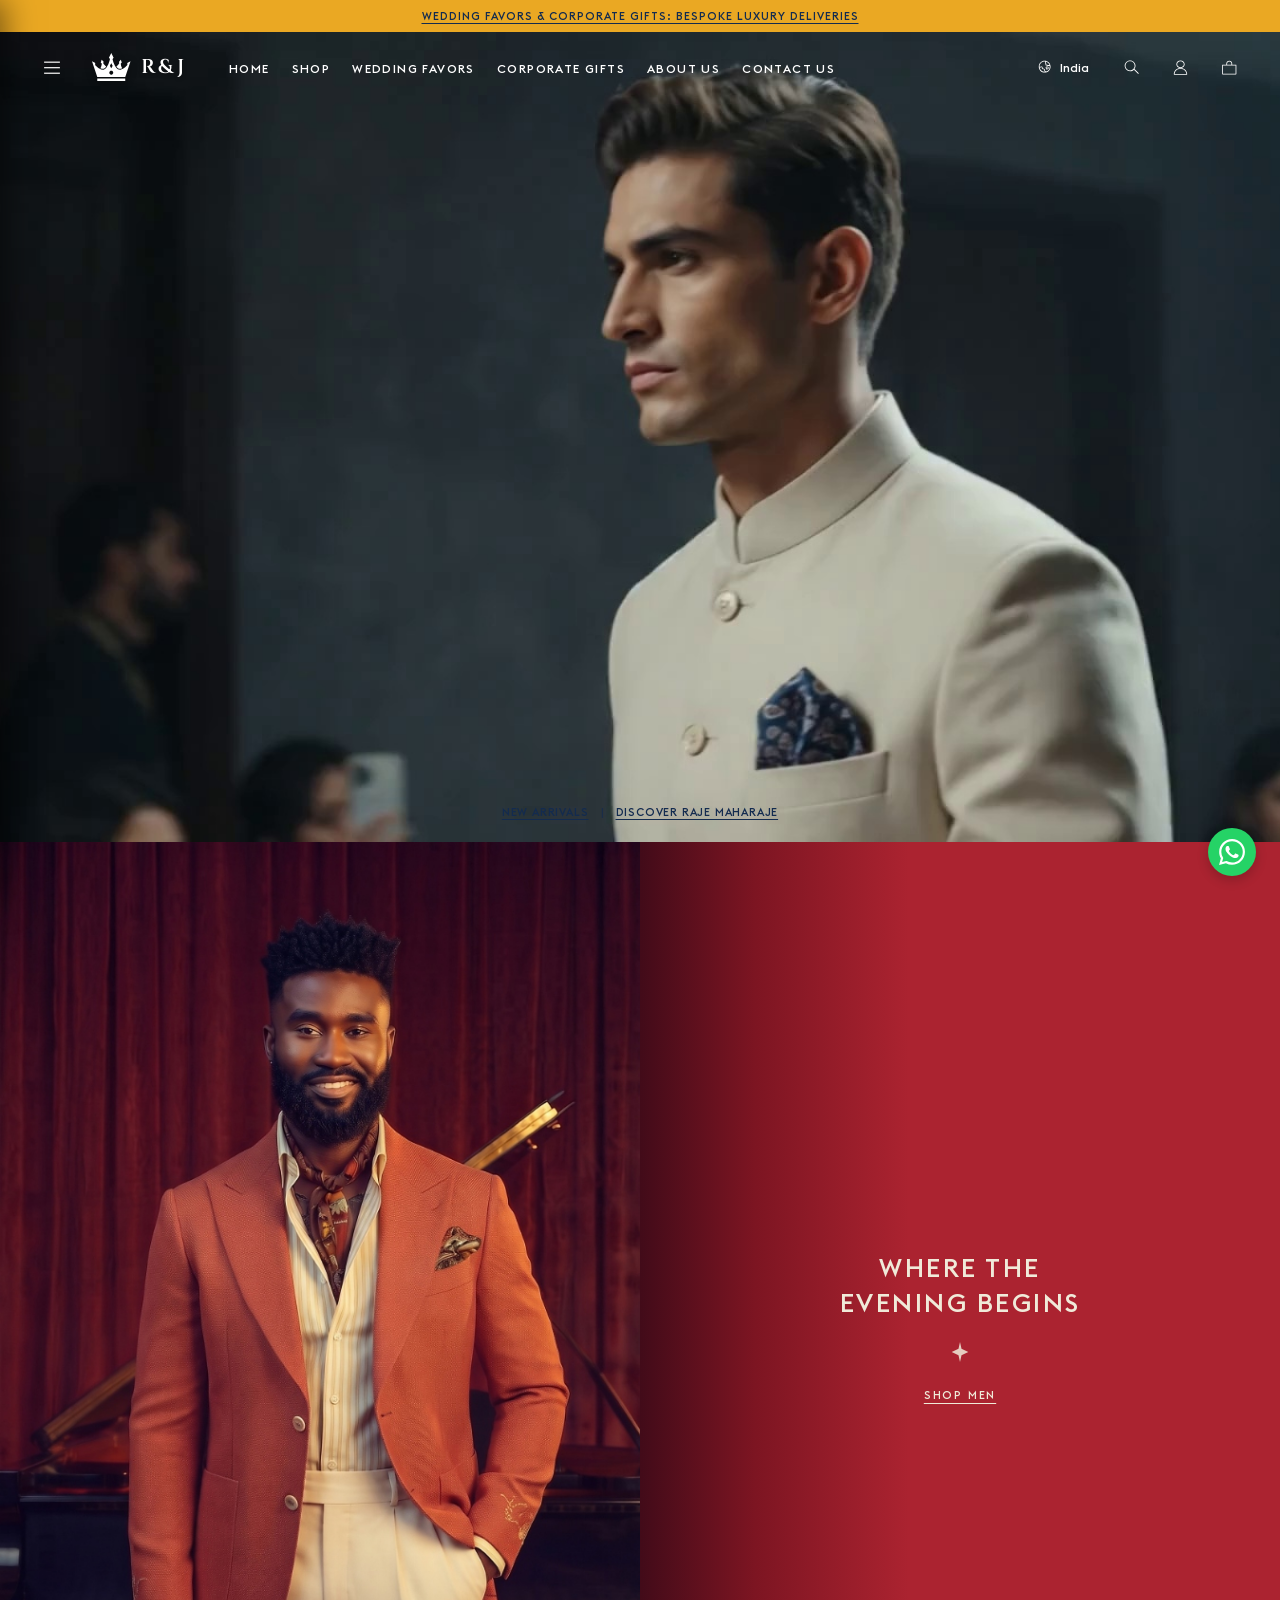
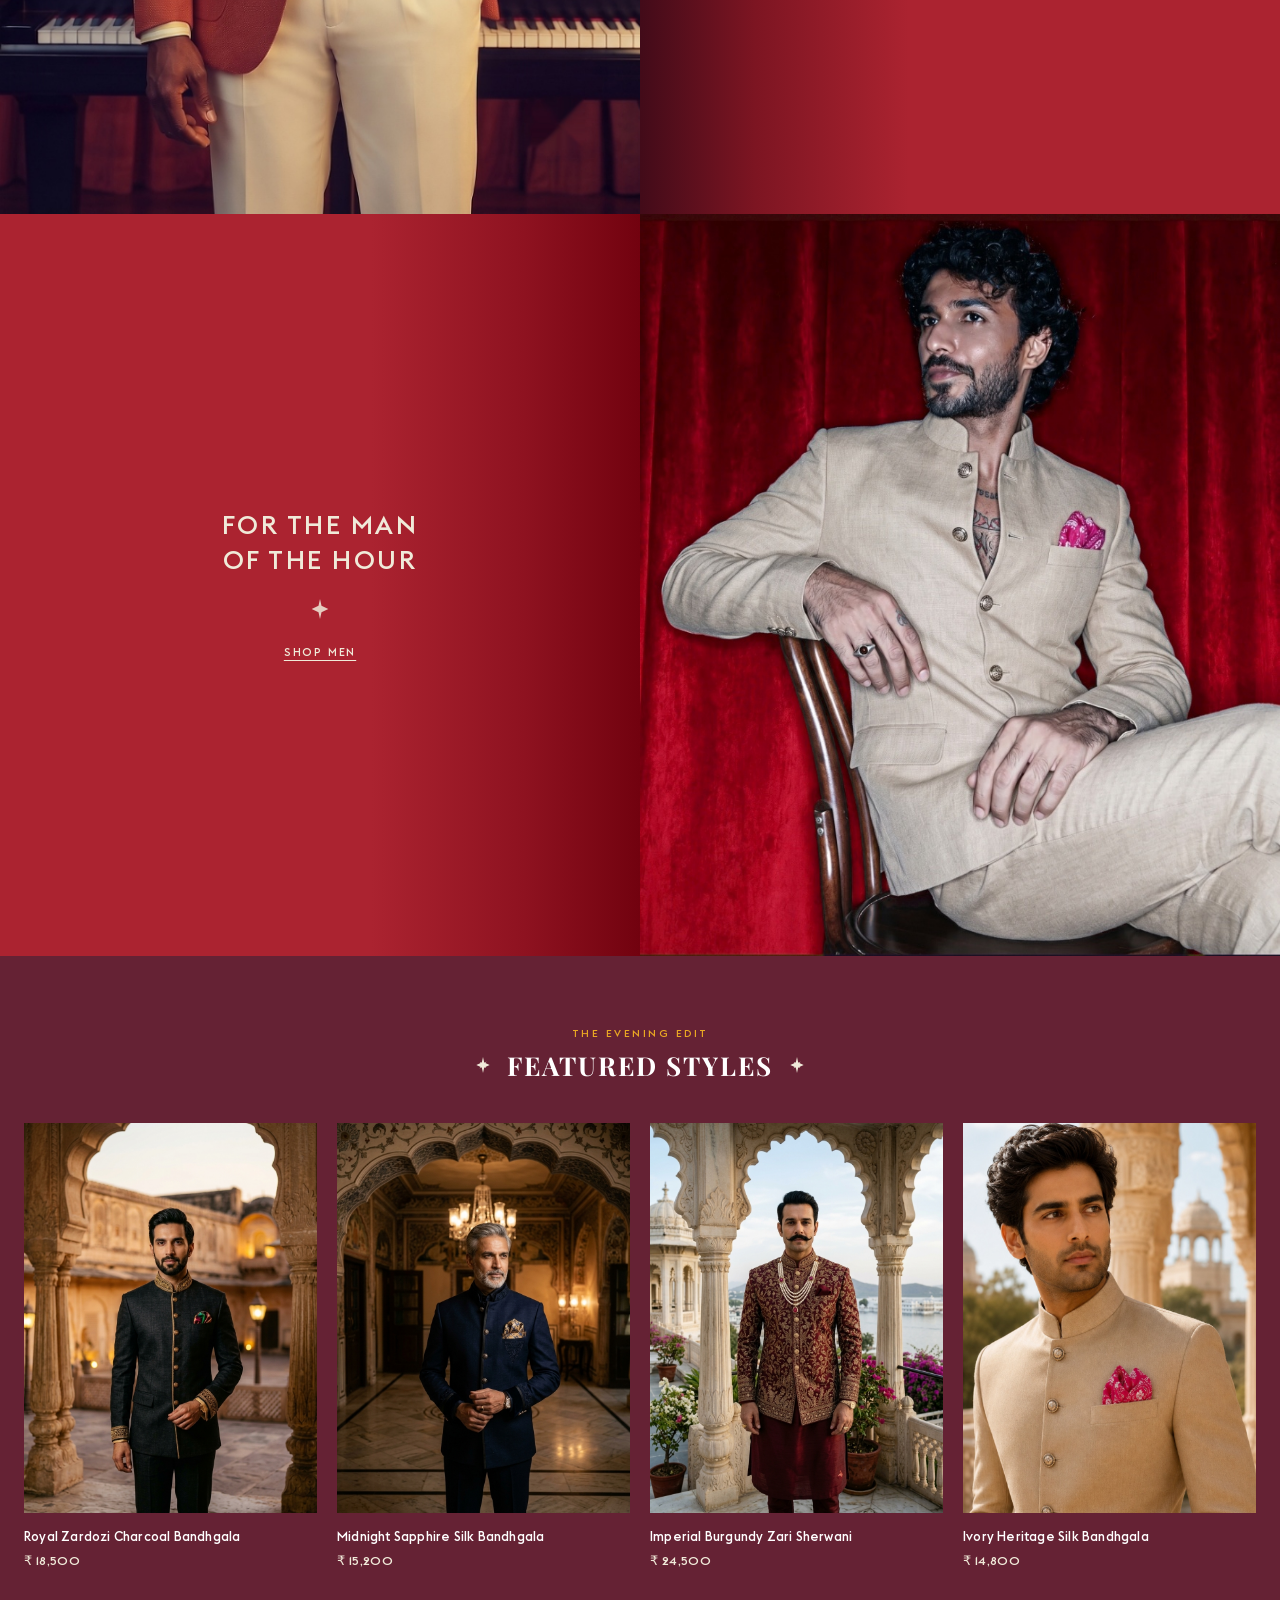
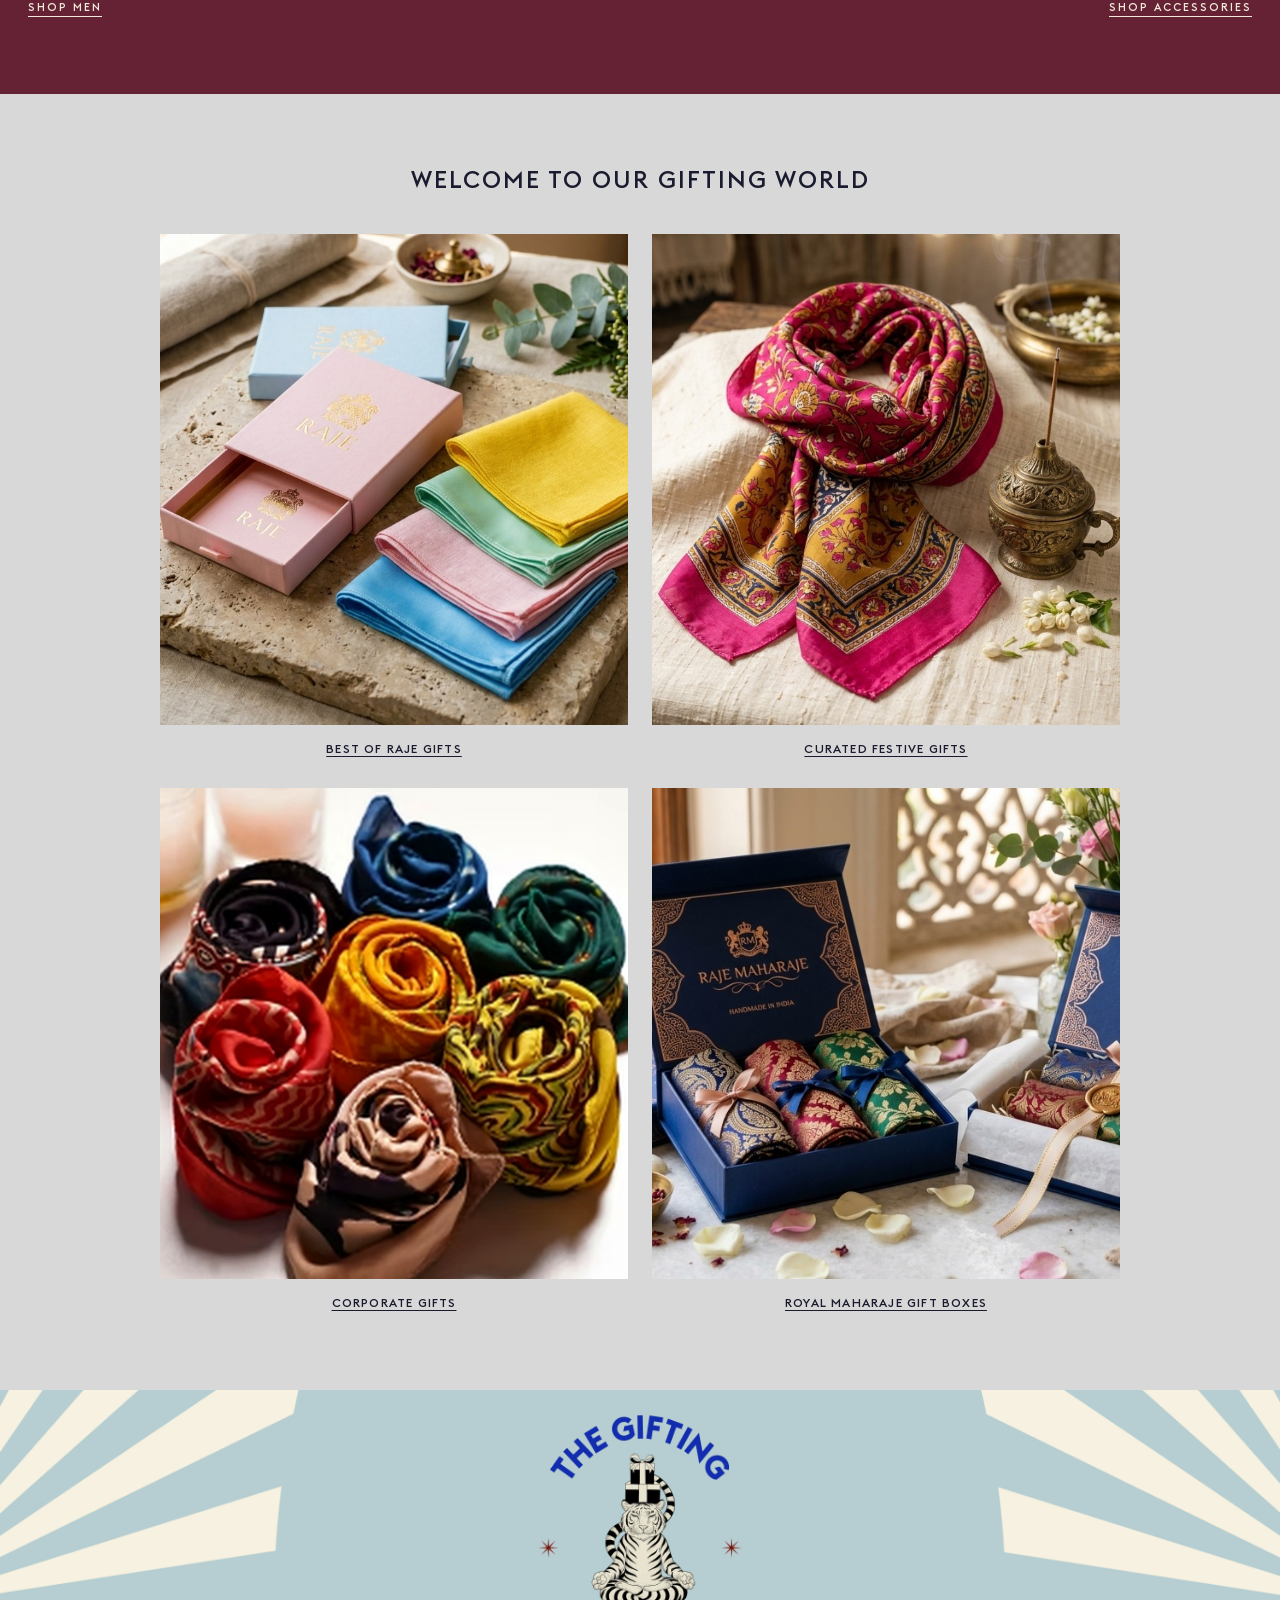
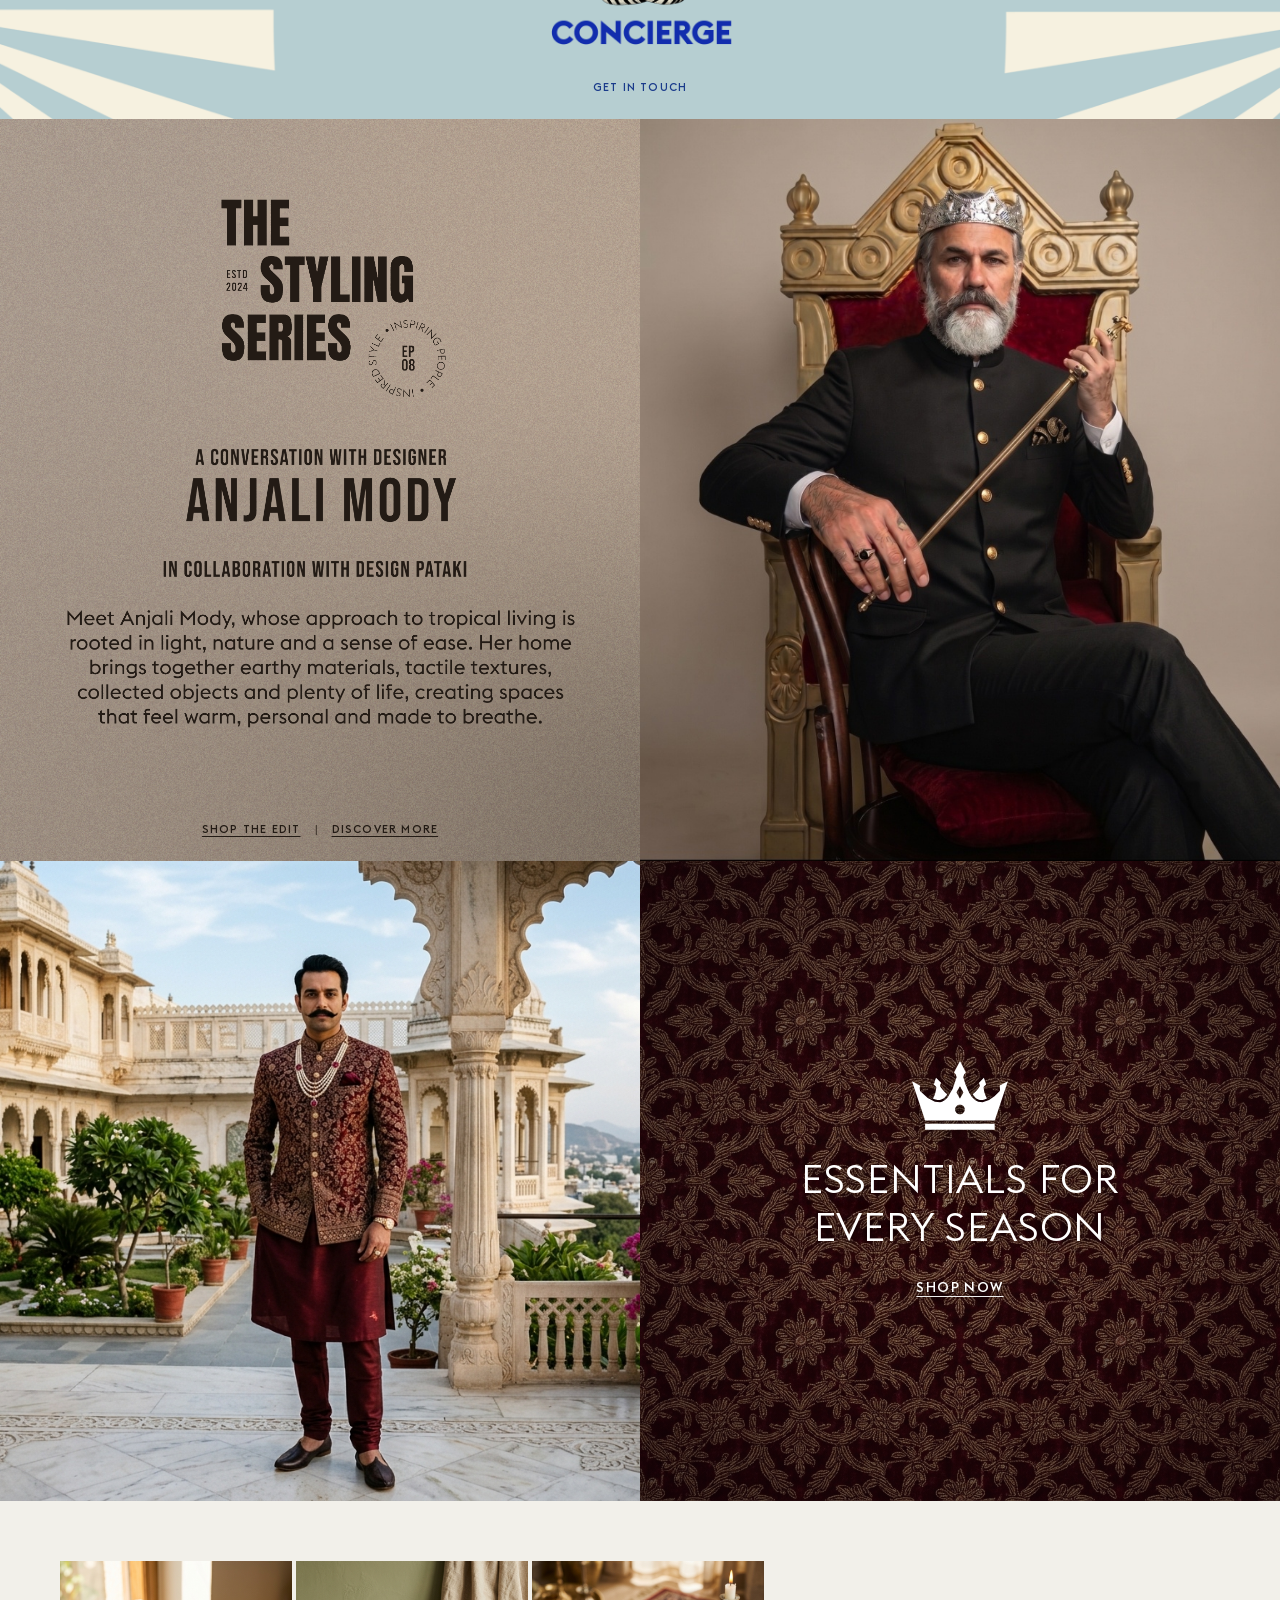
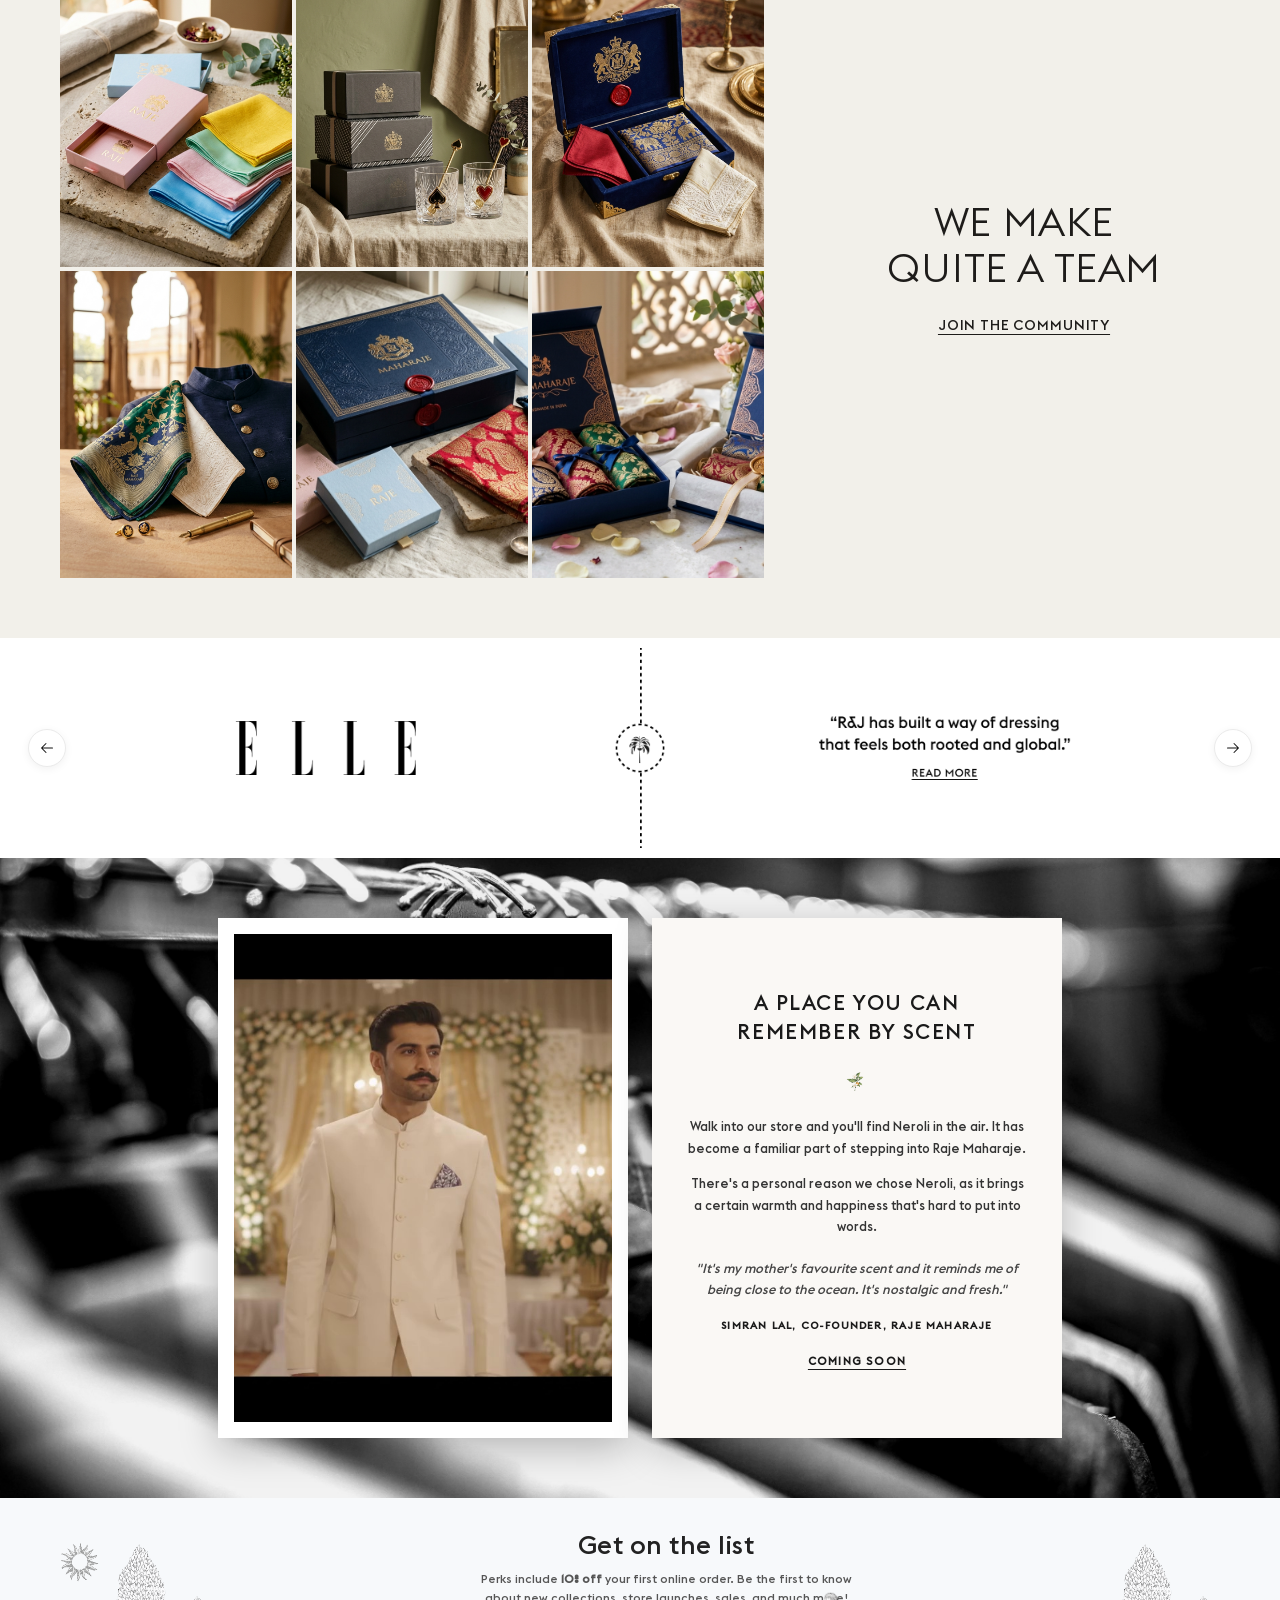
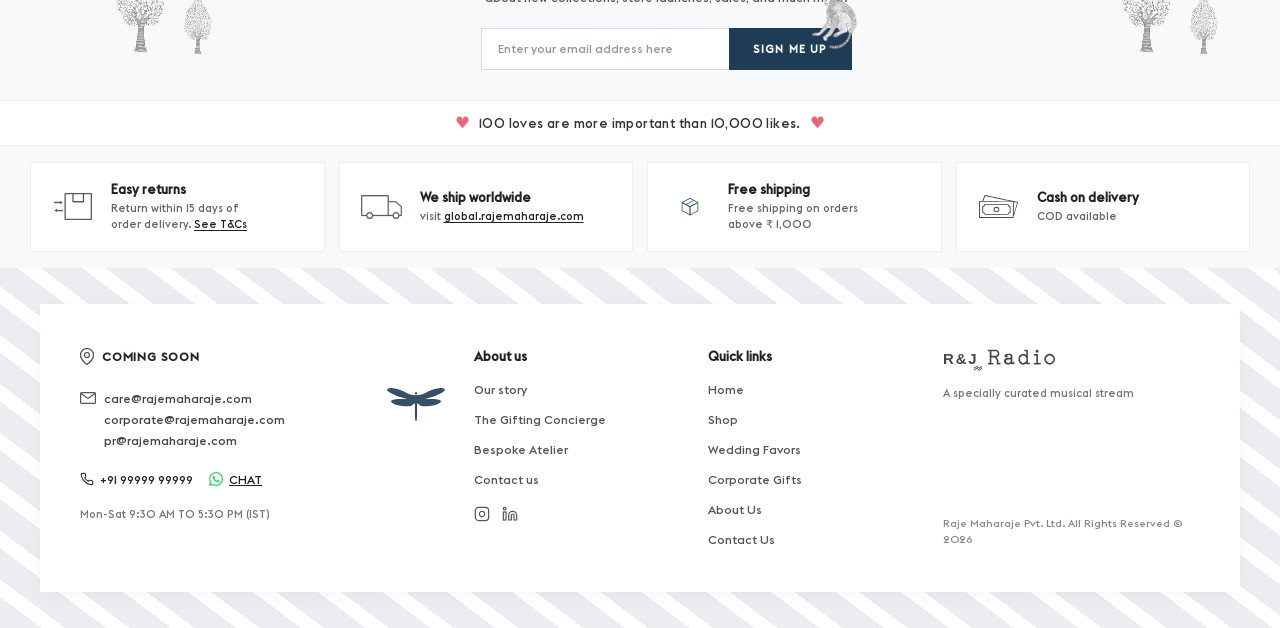
==== commit 86308d2c: "Merge 3 hero video sequences with Gemini watermark removal, 4s start on part 3, and refreshed poster" ====
--- a/index.html
+++ b/index.html
@@ -143,8 +143,8 @@
     <!-- Desktop Video Experience -->
     <div class="hero-desktop-wrapper">
       <div class="hero-video-container">
-        <video id="heroVideo" class="hero-video" autoplay loop muted playsinline poster="assets/hero_poster.jpg?v=3">
-          <source src="assets/hero_palace.mp4?v=3" type="video/mp4">
+        <video id="heroVideo" class="hero-video" autoplay loop muted playsinline poster="assets/hero_poster.jpg?v=4">
+          <source src="assets/hero_palace.mp4?v=4" type="video/mp4">
         </video>
 
         <!-- Bottom Action Links: NEW ARRIVALS | DISCOVER RAJE MAHARAJE -->
@@ -163,8 +163,8 @@
       </div>
 
       <div class="hero-editorial-media">
-        <video id="heroMobileVideo" class="hero-editorial-video" autoplay loop muted playsinline poster="assets/hero_poster.jpg?v=3">
-          <source src="assets/hero_palace.mp4?v=3" type="video/mp4">
+        <video id="heroMobileVideo" class="hero-editorial-video" autoplay loop muted playsinline poster="assets/hero_poster.jpg?v=4">
+          <source src="assets/hero_palace.mp4?v=4" type="video/mp4">
         </video>
       </div>
 
--- a/style.css
+++ b/style.css
@@ -524,7 +524,7 @@
 .hero-desktop-wrapper {
   display: block;
   width: 100%;
-  height: 100vh;
+  height: 90vh;
 }
 
 .hero-video-container {
@@ -590,8 +590,8 @@
   align-items: center;
   justify-content: center;
   width: 100%;
-  min-height: calc(100vh - 124px);
-  min-height: calc(100dvh - 124px);
+  min-height: calc(90vh - 124px);
+  min-height: calc(90dvh - 124px);
   padding: 20px 0 32px;
   background: radial-gradient(ellipse at 50% 36%, var(--color-hero-plum-glow) 0%, var(--color-hero-plum) 65%, var(--color-hero-plum-deep) 100%);
   text-align: center;
@@ -627,12 +627,11 @@
 }
 
 .hero-title-raje {
-  font-size: clamp(74px, 22vw, 100px);
+  font-size: clamp(68px, 20vw, 92px);
   font-weight: 500;
-  letter-spacing: clamp(8px, 2.5vw, 16px);
-  line-height: 0.85;
-  margin-bottom: -20px;
-  transform: scaleY(1.15);
+  letter-spacing: clamp(12px, 3.8vw, 22px);
+  line-height: 1;
+  margin-bottom: 18px;
   position: relative;
   z-index: 2;
 }
@@ -671,12 +670,11 @@
 }
 
 .hero-title-maharaje {
-  font-size: clamp(38px, 11vw, 54px);
+  font-size: clamp(36px, 10.5vw, 50px);
   font-weight: 500;
   letter-spacing: clamp(4px, 1.8vw, 8px);
-  line-height: 0.9;
-  margin-top: -14px;
-  transform: scaleY(1.1);
+  line-height: 1;
+  margin-top: 18px;
   position: relative;
   z-index: 2;
 }
@@ -1743,19 +1741,21 @@
   box-sizing: border-box;
 }
 
+.rj-core-logo-wrap,
 .rj-core-badge-wrap {
-  width: 146px;
-  height: 146px;
+  width: 96px;
+  height: auto;
   display: flex;
   align-items: center;
   justify-content: center;
-  margin-bottom: 24px;
-  filter: drop-shadow(0 4px 20px rgba(0, 0, 0, 0.6));
-}
-
+  margin-bottom: 26px;
+  filter: drop-shadow(0 4px 18px rgba(0, 0, 0, 0.7));
+}
+
+.rj-core-logo,
 .rj-core-badge {
   width: 100%;
-  height: 100%;
+  height: auto;
   object-fit: contain;
   display: block;
 }
@@ -2318,9 +2318,9 @@
     align-items: center;
     justify-content: flex-start;
     width: 100%;
-    min-height: 100vh;
-    min-height: 100dvh;
-    padding: 136px 0 36px;
+    min-height: 90vh;
+    min-height: 90dvh;
+    padding: 116px 0 24px;
   }
 
   .products-grid {
@@ -2344,9 +2344,10 @@
     aspect-ratio: auto;
     padding: 64px 24px;
   }
+  .rj-core-logo-wrap,
   .rj-core-badge-wrap {
-    width: 116px;
-    height: 116px;
+    width: 76px;
+    height: auto;
     margin-bottom: 20px;
   }
   .rj-core-title {
@@ -2462,9 +2463,10 @@
   .rj-core-content-col {
     padding: 50px 20px;
   }
+  .rj-core-logo-wrap,
   .rj-core-badge-wrap {
-    width: 100px;
-    height: 100px;
+    width: 64px;
+    height: auto;
     margin-bottom: 18px;
   }
   .rj-core-title {
